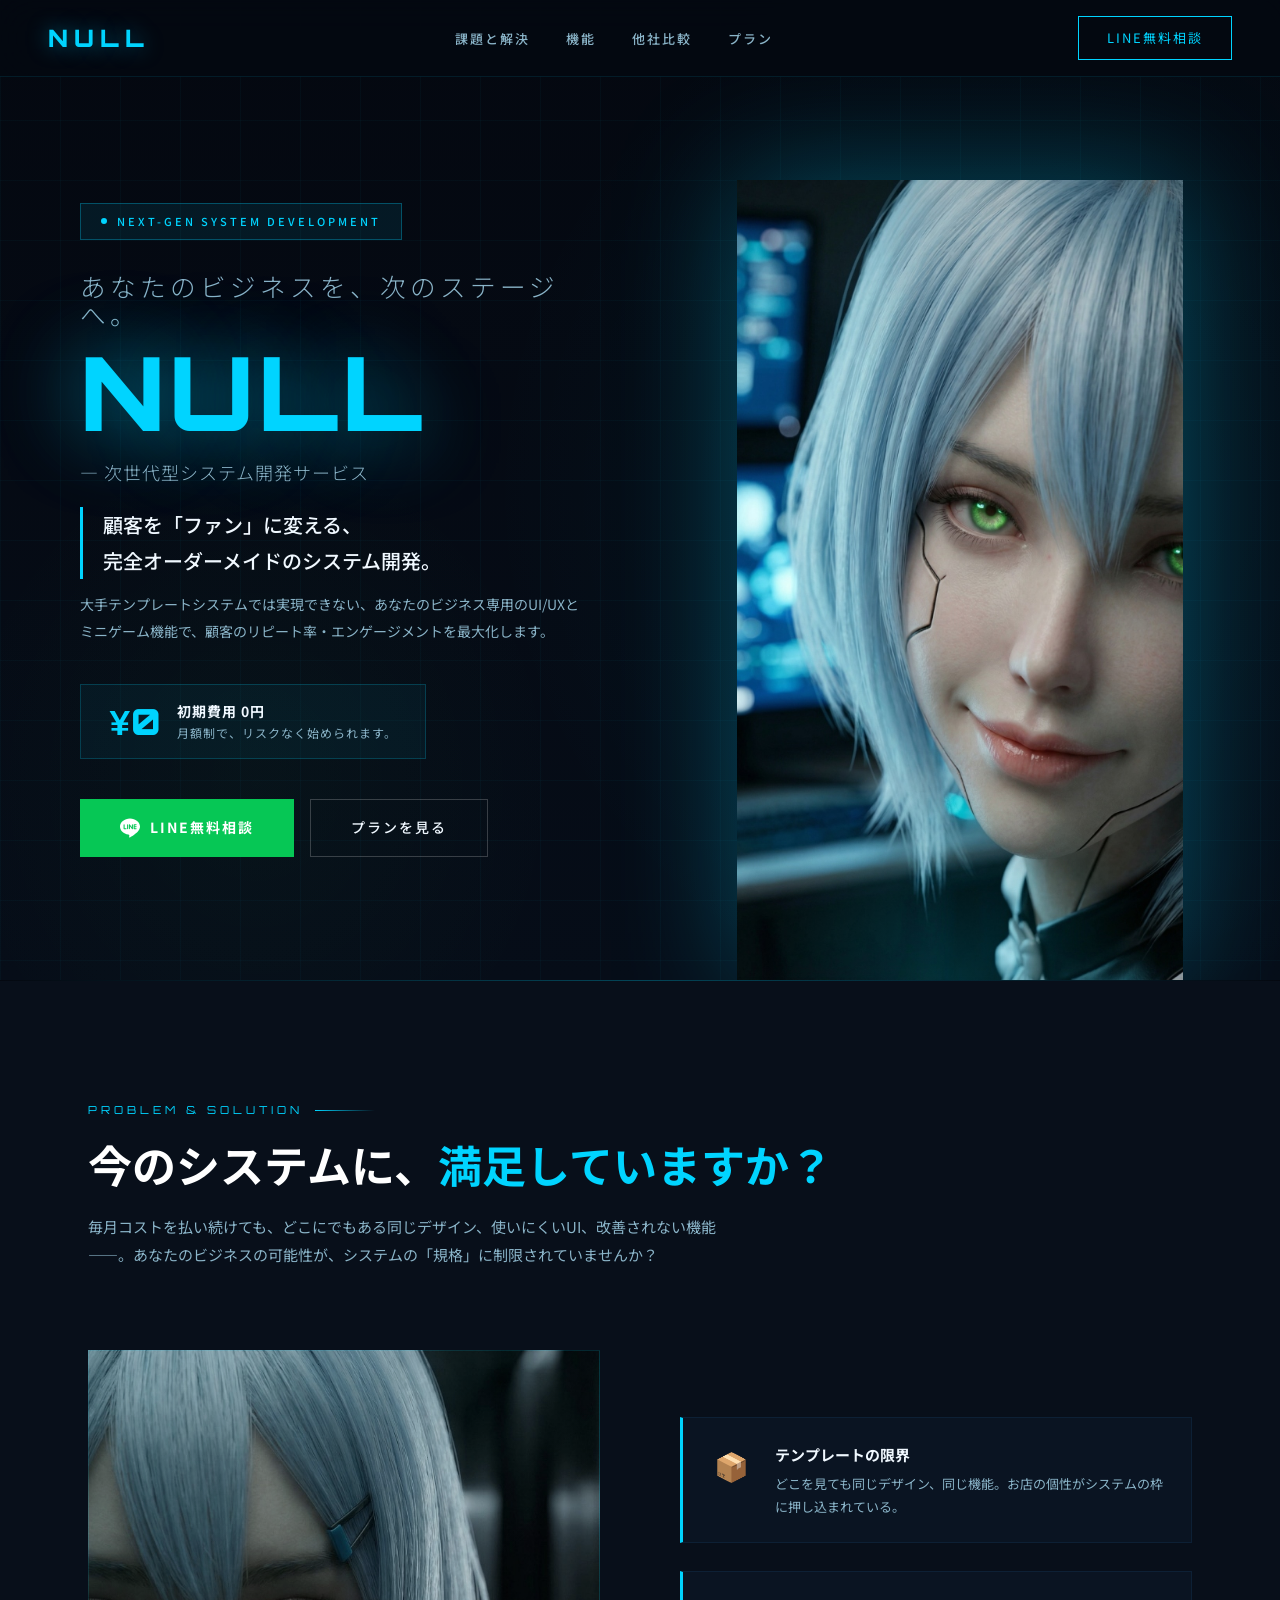
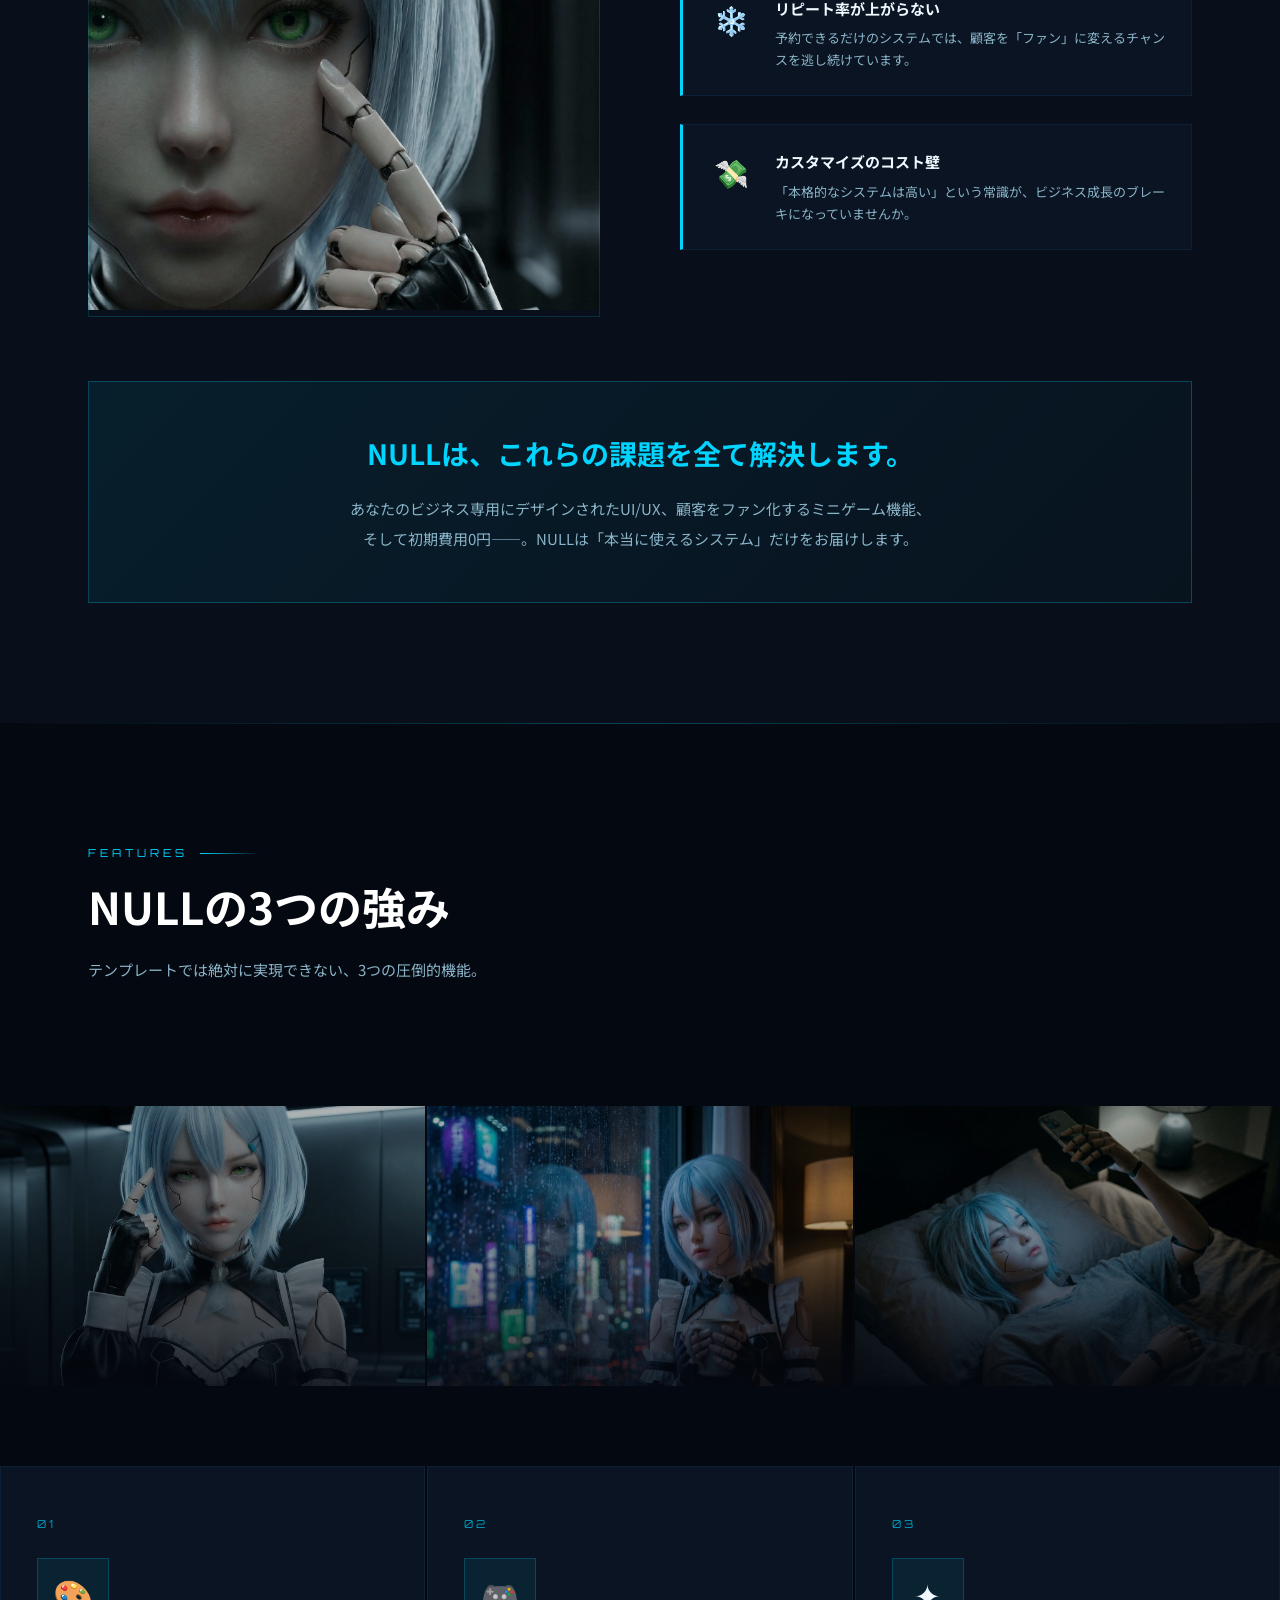
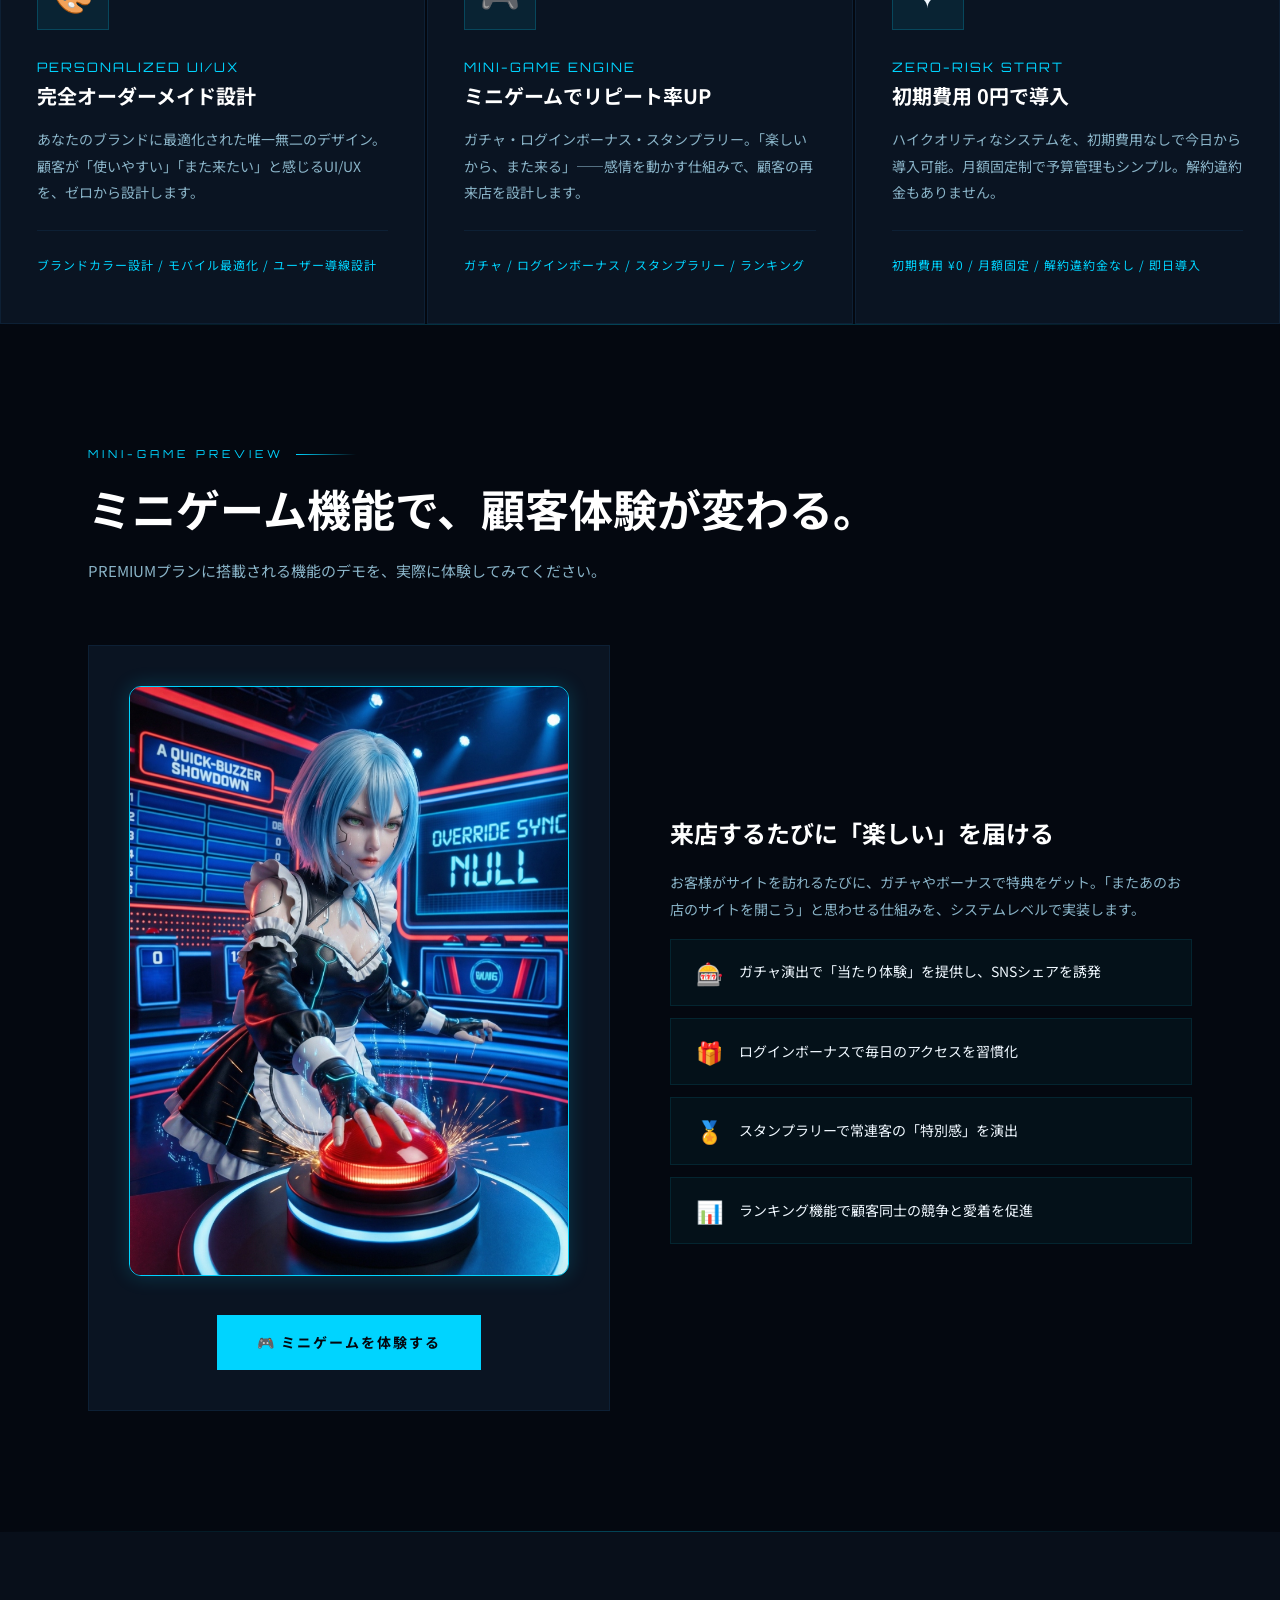
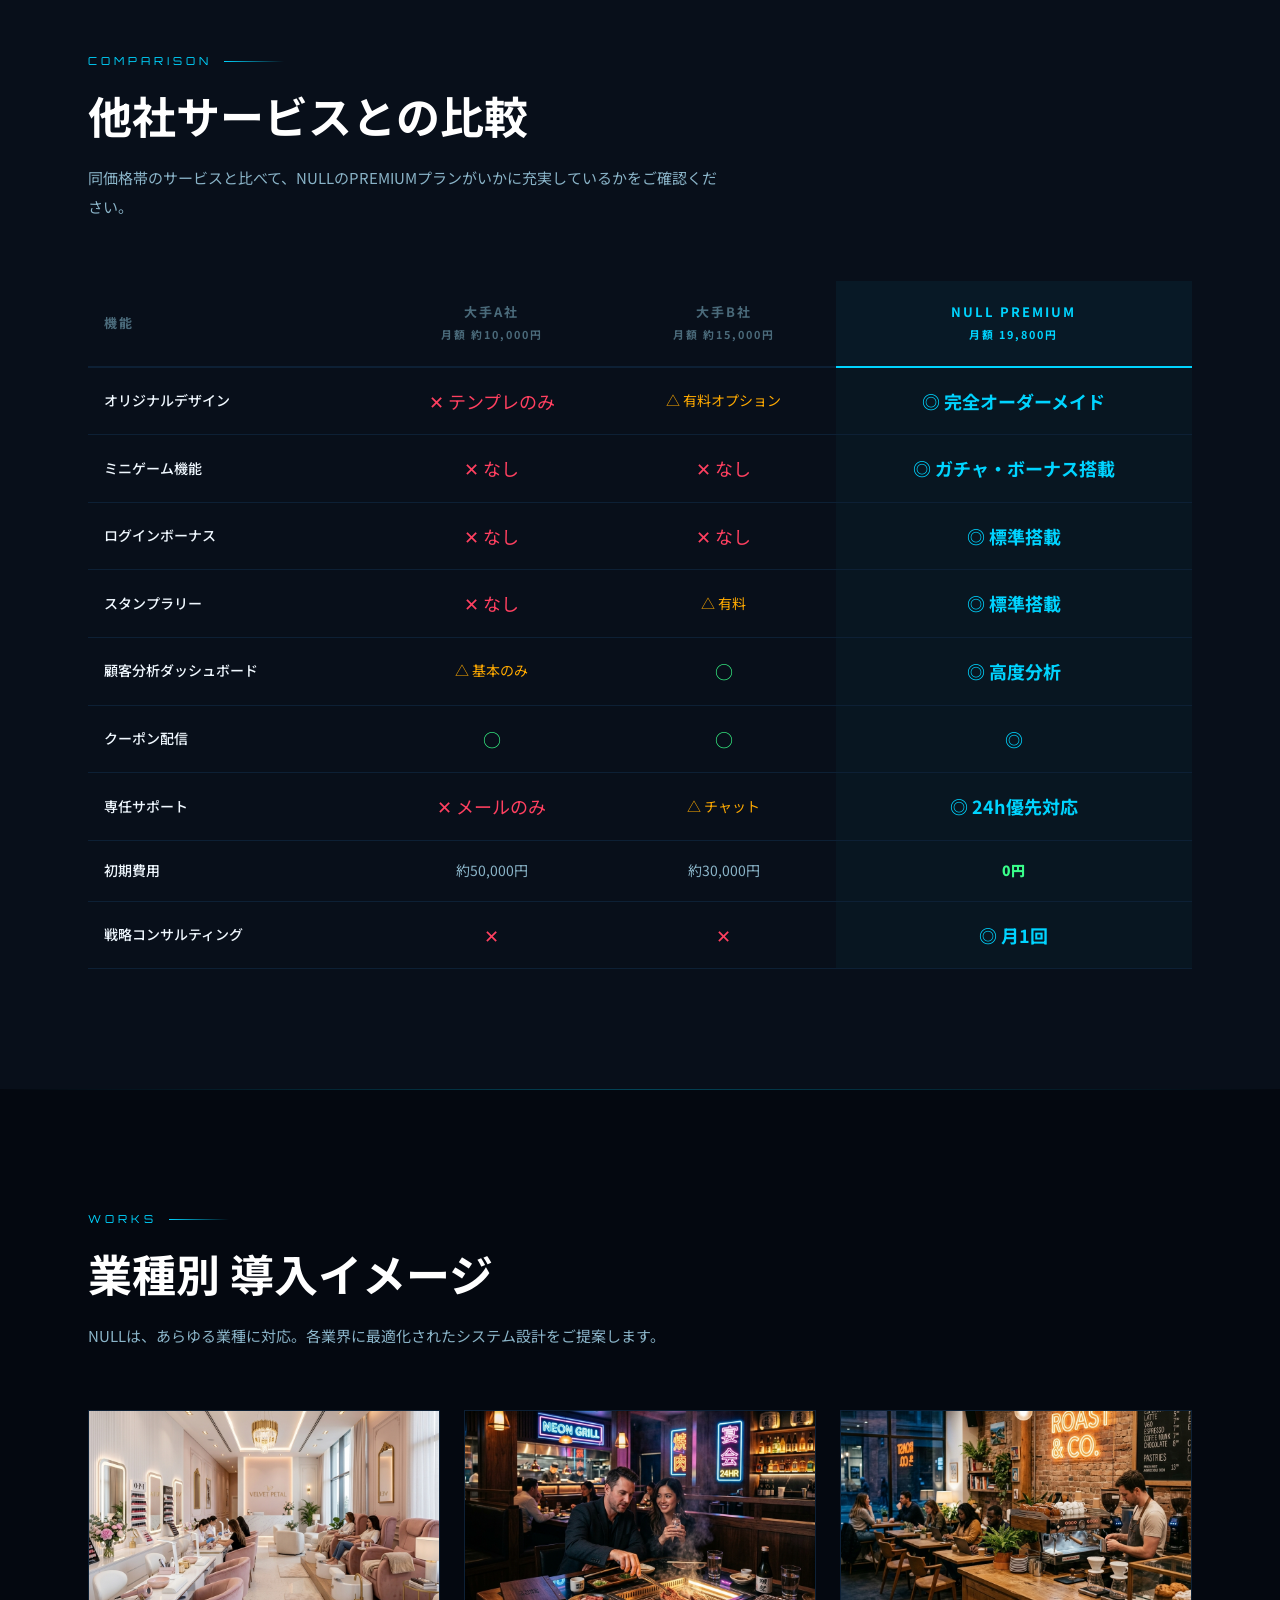
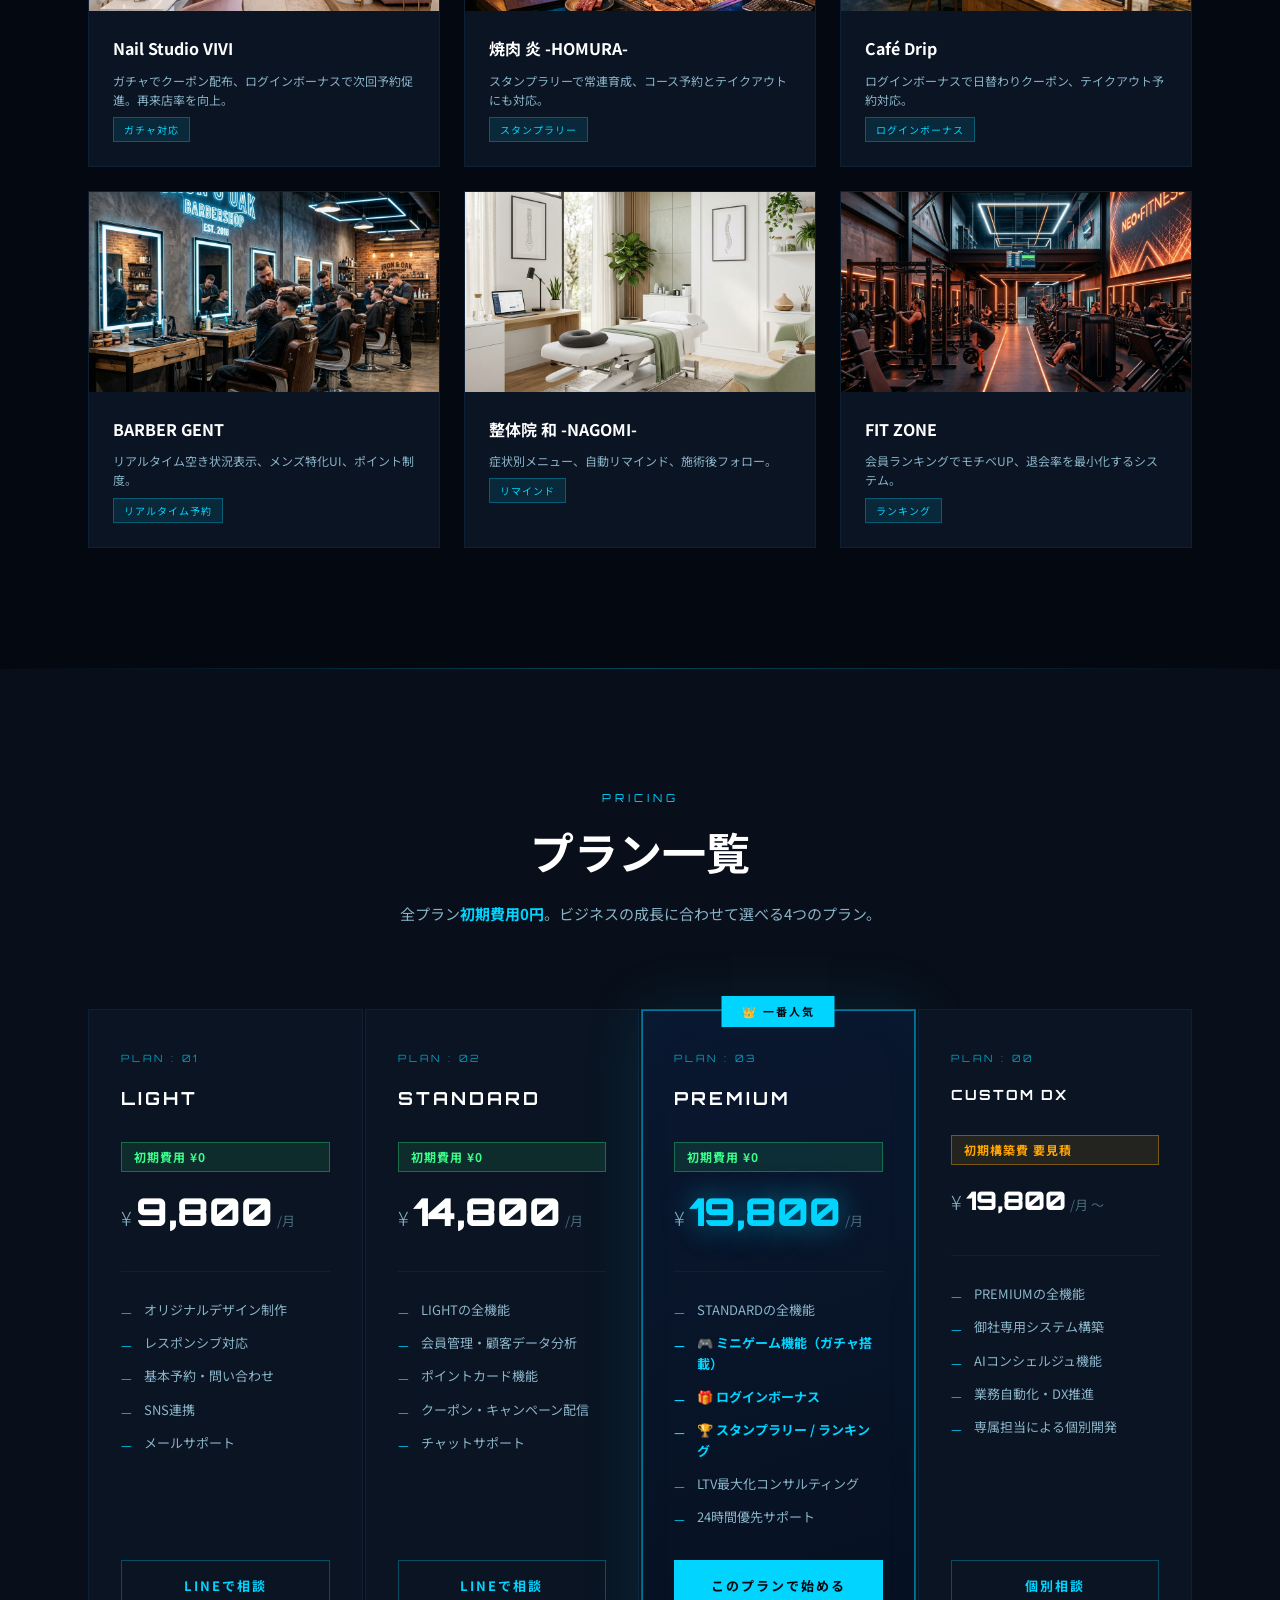
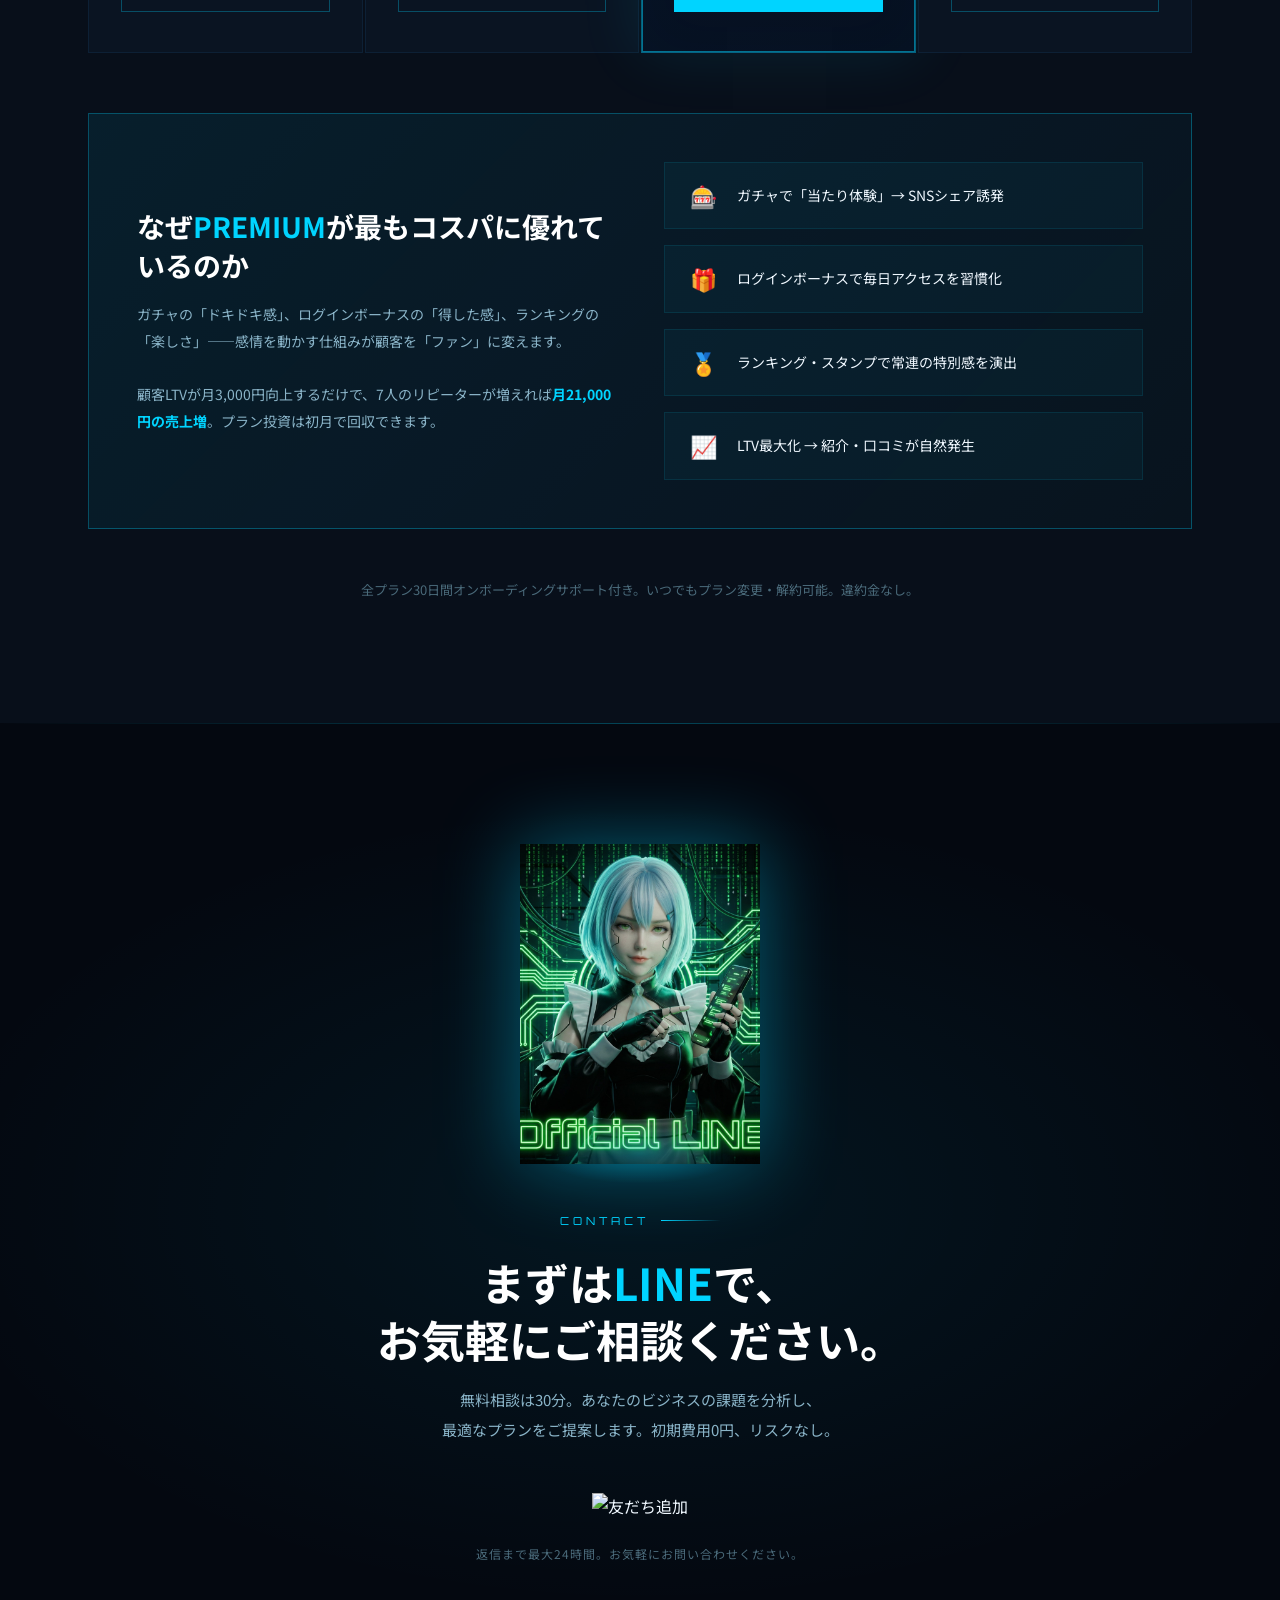
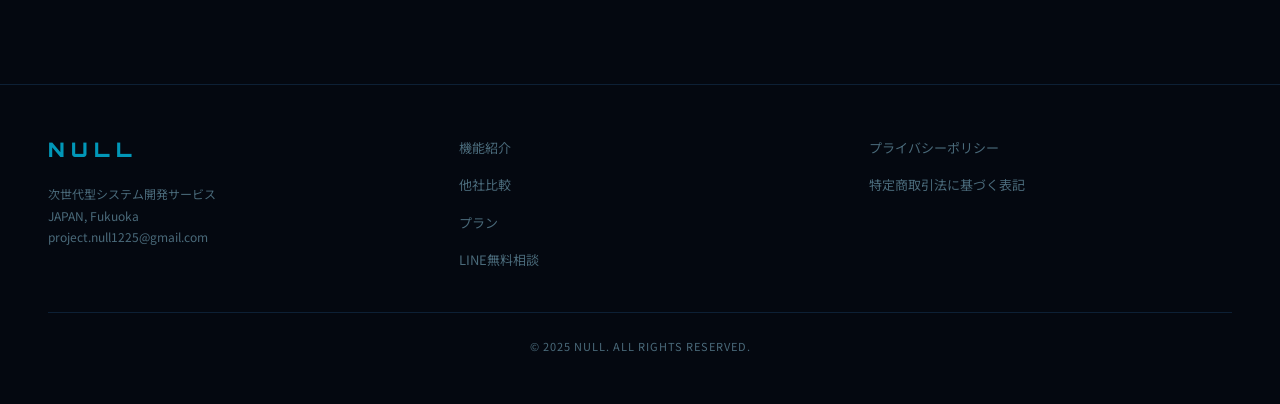
==== index.html @ da3f0a2b "NULL LP - 完全版: デモ6業種差別化 + 画像アセット統合" ====
<!DOCTYPE html>
<html lang="ja">
<head>
  <meta charset="UTF-8">
  <meta name="viewport" content="width=device-width, initial-scale=1.0">
  <title>NULL（ヌル） | 次世代システム開発サービス | 初期費用0円</title>
  <meta name="description" content="NULLは、お客様のビジネスに最適化されたシステムを初期費用0円で提供する次世代型開発サービスです。パーソナライズUI/UX、ミニゲーム機能でリピート率を最大化。">
  <meta name="keywords" content="システム開発,ホームページ制作,初期費用0円,ミニゲーム,ガチャ,リピート率,福岡,NULL">
  <meta property="og:title" content="NULL（ヌル） | 次世代システム開発サービス">
  <meta property="og:description" content="初期費用0円。顧客を「ファン」に変えるミニゲーム搭載の完全オーダーメイドシステム開発。">
  <meta property="og:type" content="website">
  <meta property="og:locale" content="ja_JP">
  <meta name="twitter:card" content="summary_large_image">
  <meta name="robots" content="index, follow">
  <link rel="preconnect" href="https://fonts.googleapis.com">
  <link rel="preconnect" href="https://fonts.gstatic.com" crossorigin>
  <link href="https://fonts.googleapis.com/css2?family=Noto+Sans+JP:wght@300;400;500;700;900&family=Orbitron:wght@400;700;900&family=Inter:wght@300;400;600;700&display=swap" rel="stylesheet">
  <link rel="stylesheet" href="style.css">
</head>
<body>

<!-- NAV -->
<nav>
  <a href="#" class="nav-logo">NULL</a>
  <ul class="nav-links">
    <li><a href="#problem">課題と解決</a></li>
    <li><a href="#features">機能</a></li>
    <li><a href="#comparison">他社比較</a></li>
    <li><a href="#pricing">プラン</a></li>
  </ul>
  <a href="https://lin.ee/udlaPc4" class="nav-cta" id="nav-line-btn">LINE無料相談</a>
</nav>

<!-- HERO -->
<section id="hero">
  <div class="hero-bg"></div>
  <div class="hero-grid-lines"></div>
  <div class="hero-content">
    <div class="hero-badge">NEXT-GEN SYSTEM DEVELOPMENT</div>
    <h1 class="hero-title">
      <span class="hero-title-sub">あなたのビジネスを、次のステージへ。</span>
      <span class="hero-title-null">NULL</span>
    </h1>
    <p class="hero-sub">— 次世代型システム開発サービス</p>
    <p class="hero-catchcopy">
      顧客を「ファン」に変える、<br>完全オーダーメイドのシステム開発。
    </p>
    <p class="hero-desc">
      大手テンプレートシステムでは実現できない、あなたのビジネス専用のUI/UXと<br>
      ミニゲーム機能で、顧客のリピート率・エンゲージメントを最大化します。
    </p>
    <div class="hero-zero-badge">
      <div class="hero-zero-number">¥0</div>
      <div class="hero-zero-text">
        <strong>初期費用 0円</strong>
        月額制で、リスクなく始められます。
      </div>
    </div>
    <div class="hero-btns">
      <a href="https://lin.ee/udlaPc4" class="btn-line" id="hero-line-btn">
        <svg width="20" height="20" viewBox="0 0 24 24" fill="currentColor"><path d="M19.365 9.863c.349 0 .63.285.63.631 0 .345-.281.63-.63.63H17.61v1.125h1.755c.349 0 .63.283.63.63 0 .344-.281.629-.63.629h-2.386c-.345 0-.627-.285-.627-.629V8.108c0-.345.282-.63.63-.63h2.386c.346 0 .627.285.627.63 0 .349-.281.63-.63.63H17.61v1.125h1.755zm-3.855 3.016c0 .27-.174.51-.432.596-.064.021-.133.031-.199.031-.211 0-.391-.09-.51-.25l-2.443-3.317v2.94c0 .344-.279.629-.631.629-.346 0-.626-.285-.626-.629V8.108c0-.27.173-.51.43-.595.06-.023.136-.033.194-.033.195 0 .375.104.495.254l2.462 3.33V8.108c0-.345.282-.63.63-.63.345 0 .63.285.63.63v4.771zm-5.741 0c0 .344-.282.629-.631.629-.345 0-.627-.285-.627-.629V8.108c0-.345.282-.63.63-.63.346 0 .628.285.628.63v4.771zm-2.466.629H4.917c-.345 0-.63-.285-.63-.629V8.108c0-.345.285-.63.63-.63.348 0 .63.285.63.63v4.141h1.756c.348 0 .629.283.629.63 0 .344-.282.629-.629.629M24 10.314C24 4.943 18.615.572 12 .572S0 4.943 0 10.314c0 4.811 4.27 8.842 10.035 9.608.391.082.923.258 1.058.59.12.301.079.766.038 1.08l-.164 1.02c-.045.301-.24 1.186 1.049.645 1.291-.539 6.916-4.078 9.436-6.975C23.176 14.393 24 12.458 24 10.314"/></svg>
        LINE無料相談
      </a>
      <a href="#pricing" class="btn-secondary" id="hero-plan-btn">プランを見る</a>
    </div>
  </div>
  <div class="hero-image-wrap">
    <img src="assets/profile_closeup.jpg" alt="NULL — システム開発アシスタント" loading="eager">
    <div class="hero-image-glow"></div>
  </div>
</section>

<div class="neon-line-h"></div>

<!-- PROBLEM & SOLUTION -->
<section id="problem">
  <div class="section-inner">
    <div class="section-label">PROBLEM & SOLUTION</div>
    <h2 class="section-title fade-up">今のシステムに、<span style="color:var(--neon-blue)">満足していますか？</span></h2>
    <p class="section-desc fade-up stagger-1">
      毎月コストを払い続けても、どこにでもある同じデザイン、使いにくいUI、改善されない機能——。あなたのビジネスの可能性が、システムの「規格」に制限されていませんか？
    </p>
    <div class="problem-grid">
      <div class="problem-image fade-up">
        <img src="assets/extra_01.jpg" alt="NULLアンドロイド">
        <div class="problem-image-overlay"></div>
      </div>
      <div class="problem-points">
        <div class="problem-point fade-up stagger-1">
          <div class="problem-icon">📦</div>
          <div><div class="problem-point-title">テンプレートの限界</div><div class="problem-point-text">どこを見ても同じデザイン、同じ機能。お店の個性がシステムの枠に押し込まれている。</div></div>
        </div>
        <div class="problem-point fade-up stagger-2">
          <div class="problem-icon">❄️</div>
          <div><div class="problem-point-title">リピート率が上がらない</div><div class="problem-point-text">予約できるだけのシステムでは、顧客を「ファン」に変えるチャンスを逃し続けています。</div></div>
        </div>
        <div class="problem-point fade-up stagger-3">
          <div class="problem-icon">💸</div>
          <div><div class="problem-point-title">カスタマイズのコスト壁</div><div class="problem-point-text">「本格的なシステムは高い」という常識が、ビジネス成長のブレーキになっていませんか。</div></div>
        </div>
      </div>
    </div>
    <div class="solution-banner fade-up">
      <h3>NULLは、これらの課題を全て解決します。</h3>
      <p>あなたのビジネス専用にデザインされたUI/UX、顧客をファン化するミニゲーム機能、<br>そして初期費用0円——。NULLは「本当に使えるシステム」だけをお届けします。</p>
    </div>
  </div>
</section>

<div class="neon-line-h"></div>

<!-- FEATURES -->
<section id="features">
  <div class="section-inner">
    <div class="section-label">FEATURES</div>
    <h2 class="section-title fade-up">NULLの3つの強み</h2>
    <p class="section-desc fade-up stagger-1">テンプレートでは絶対に実現できない、3つの圧倒的機能。</p>
  </div>
  <div class="features-images">
    <div class="feature-img-cell"><img src="assets/extra_02.jpg" alt="パーソナライズUI/UX"><div class="feature-img-overlay"></div></div>
    <div class="feature-img-cell"><img src="assets/extra_05.jpg" alt="ミニゲーム機能"><div class="feature-img-overlay"></div></div>
    <div class="feature-img-cell"><img src="assets/extra_07.jpg" alt="初期費用0円"><div class="feature-img-overlay"></div></div>
  </div>
  <div class="features-grid">
    <div class="feature-card fade-up">
      <div class="feature-number">01</div>
      <div class="feature-icon-wrap">🎨</div>
      <h3 class="feature-title"><span>PERSONALIZED UI/UX</span>完全オーダーメイド設計</h3>
      <p class="feature-text">あなたのブランドに最適化された唯一無二のデザイン。顧客が「使いやすい」「また来たい」と感じるUI/UXを、ゼロから設計します。</p>
      <div class="feature-detail">ブランドカラー設計 / モバイル最適化 / ユーザー導線設計</div>
    </div>
    <div class="feature-card fade-up stagger-2">
      <div class="feature-number">02</div>
      <div class="feature-icon-wrap">🎮</div>
      <h3 class="feature-title"><span>MINI-GAME ENGINE</span>ミニゲームでリピート率UP</h3>
      <p class="feature-text">ガチャ・ログインボーナス・スタンプラリー。「楽しいから、また来る」——感情を動かす仕組みで、顧客の再来店を設計します。</p>
      <div class="feature-detail">ガチャ / ログインボーナス / スタンプラリー / ランキング</div>
    </div>
    <div class="feature-card fade-up stagger-3">
      <div class="feature-number">03</div>
      <div class="feature-icon-wrap">✦</div>
      <h3 class="feature-title"><span>ZERO-RISK START</span>初期費用 0円で導入</h3>
      <p class="feature-text">ハイクオリティなシステムを、初期費用なしで今日から導入可能。月額固定制で予算管理もシンプル。解約違約金もありません。</p>
      <div class="feature-detail">初期費用 ¥0 / 月額固定 / 解約違約金なし / 即日導入</div>
    </div>
  </div>
</section>

<div class="neon-line-h"></div>

<!-- DEMO: ミニゲーム機能プレビュー -->
<section id="demo">
  <div class="section-inner">
    <div class="section-label">MINI-GAME PREVIEW</div>
    <h2 class="section-title fade-up">ミニゲーム機能で、顧客体験が変わる。</h2>
    <p class="section-desc fade-up stagger-1">PREMIUMプランに搭載される機能のデモを、実際に体験してみてください。</p>
    <div class="demo-grid">
      <div class="demo-visual fade-up" style="text-align:center">
        <img src="assets/override_sync_game.jpg" alt="NULLミニゲーム機能" style="width:100%;max-width:500px;border:1px solid var(--neon-blue);border-radius:12px;box-shadow:0 0 20px rgba(0,212,255,0.2)">
        <a href="https://project-null-01.github.io/OVERRIDE_SYNC/" target="_blank" class="btn-primary" style="margin-top:32px;display:inline-block">🎮 ミニゲームを体験する</a>
      </div>
      <div class="demo-info fade-up stagger-2">
        <h3>来店するたびに「楽しい」を届ける</h3>
        <p>お客様がサイトを訪れるたびに、ガチャやボーナスで特典をゲット。「またあのお店のサイトを開こう」と思わせる仕組みを、システムレベルで実装します。</p>
        <ul class="demo-features-list">
          <li><span class="df-icon">🎰</span>ガチャ演出で「当たり体験」を提供し、SNSシェアを誘発</li>
          <li><span class="df-icon">🎁</span>ログインボーナスで毎日のアクセスを習慣化</li>
          <li><span class="df-icon">🏅</span>スタンプラリーで常連客の「特別感」を演出</li>
          <li><span class="df-icon">📊</span>ランキング機能で顧客同士の競争と愛着を促進</li>
        </ul>
      </div>
    </div>
  </div>
</section>

<div class="neon-line-h"></div>

<!-- COMPARISON -->
<section id="comparison">
  <div class="section-inner">
    <div class="section-label">COMPARISON</div>
    <h2 class="section-title fade-up">他社サービスとの比較</h2>
    <p class="section-desc fade-up stagger-1">同価格帯のサービスと比べて、NULLのPREMIUMプランがいかに充実しているかをご確認ください。</p>
    <table class="compare-table fade-up stagger-2">
      <thead>
        <tr>
          <th>機能</th>
          <th>大手A社<br><small style="color:var(--text-muted)">月額 約10,000円</small></th>
          <th>大手B社<br><small style="color:var(--text-muted)">月額 約15,000円</small></th>
          <th class="highlight">NULL PREMIUM<br><small>月額 19,800円</small></th>
        </tr>
      </thead>
      <tbody>
        <tr><td>オリジナルデザイン</td><td class="cross">✕ テンプレのみ</td><td class="partial">△ 有料オプション</td><td class="highlight check">◎ 完全オーダーメイド</td></tr>
        <tr><td>ミニゲーム機能</td><td class="cross">✕ なし</td><td class="cross">✕ なし</td><td class="highlight check">◎ ガチャ・ボーナス搭載</td></tr>
        <tr><td>ログインボーナス</td><td class="cross">✕ なし</td><td class="cross">✕ なし</td><td class="highlight check">◎ 標準搭載</td></tr>
        <tr><td>スタンプラリー</td><td class="cross">✕ なし</td><td class="partial">△ 有料</td><td class="highlight check">◎ 標準搭載</td></tr>
        <tr><td>顧客分析ダッシュボード</td><td class="partial">△ 基本のみ</td><td class="check">○</td><td class="highlight check">◎ 高度分析</td></tr>
        <tr><td>クーポン配信</td><td class="check">○</td><td class="check">○</td><td class="highlight check">◎</td></tr>
        <tr><td>専任サポート</td><td class="cross">✕ メールのみ</td><td class="partial">△ チャット</td><td class="highlight check">◎ 24h優先対応</td></tr>
        <tr><td>初期費用</td><td>約50,000円</td><td>約30,000円</td><td class="highlight" style="color:var(--neon-green);font-weight:900">0円</td></tr>
        <tr><td>戦略コンサルティング</td><td class="cross">✕</td><td class="cross">✕</td><td class="highlight check">◎ 月1回</td></tr>
      </tbody>
    </table>
  </div>
</section>

<div class="neon-line-h"></div>

<!-- TEMPLATES -->
<section id="templates">
  <div class="section-inner">
    <div class="section-label">WORKS</div>
    <h2 class="section-title fade-up">業種別 導入イメージ</h2>
    <p class="section-desc fade-up stagger-1">NULLは、あらゆる業種に対応。各業界に最適化されたシステム設計をご提案します。</p>
    <div class="templates-grid">
      <a href="demo-nail.html" class="template-card fade-up" style="text-decoration:none;color:inherit">
        <div class="template-thumb" style="padding:0;overflow:hidden;"><img src="assets/tmpl_nail.jpg" style="width:100%;height:100%;object-fit:cover;object-position:center;transition:transform 0.4s;"></div>
        <div class="template-info">
          <h4>Nail Studio VIVI</h4>
          <p>ガチャでクーポン配布、ログインボーナスで次回予約促進。再来店率を向上。</p>
          <span class="template-badge">ガチャ対応</span>
        </div>
      </a>
      <a href="demo-yakiniku.html" class="template-card fade-up stagger-2" style="text-decoration:none;color:inherit">
        <div class="template-thumb" style="padding:0;overflow:hidden;"><img src="assets/tmpl_yakiniku.jpg" style="width:100%;height:100%;object-fit:cover;object-position:center;transition:transform 0.4s;"></div>
        <div class="template-info">
          <h4>焼肉 炎 -HOMURA-</h4>
          <p>スタンプラリーで常連育成、コース予約とテイクアウトにも対応。</p>
          <span class="template-badge">スタンプラリー</span>
        </div>
      </a>
      <a href="demo-cafe.html" class="template-card fade-up stagger-3" style="text-decoration:none;color:inherit">
        <div class="template-thumb" style="padding:0;overflow:hidden;"><img src="assets/tmpl_cafe.jpg" style="width:100%;height:100%;object-fit:cover;object-position:center;transition:transform 0.4s;"></div>
        <div class="template-info">
          <h4>Café Drip</h4>
          <p>ログインボーナスで日替わりクーポン、テイクアウト予約対応。</p>
          <span class="template-badge">ログインボーナス</span>
        </div>
      </a>
      <a href="demo-barber.html" class="template-card fade-up" style="text-decoration:none;color:inherit">
        <div class="template-thumb" style="padding:0;overflow:hidden;"><img src="assets/tmpl_barber.jpg" style="width:100%;height:100%;object-fit:cover;object-position:center;transition:transform 0.4s;"></div>
        <div class="template-info">
          <h4>BARBER GENT</h4>
          <p>リアルタイム空き状況表示、メンズ特化UI、ポイント制度。</p>
          <span class="template-badge">リアルタイム予約</span>
        </div>
      </a>
      <a href="demo-seitai.html" class="template-card fade-up stagger-2" style="text-decoration:none;color:inherit">
        <div class="template-thumb" style="padding:0;overflow:hidden;"><img src="assets/tmpl_seitai.jpg" style="width:100%;height:100%;object-fit:cover;object-position:center;transition:transform 0.4s;"></div>
        <div class="template-info">
          <h4>整体院 和 -NAGOMI-</h4>
          <p>症状別メニュー、自動リマインド、施術後フォロー。</p>
          <span class="template-badge">リマインド</span>
        </div>
      </a>
      <a href="demo-gym.html" class="template-card fade-up stagger-3" style="text-decoration:none;color:inherit">
        <div class="template-thumb" style="padding:0;overflow:hidden;"><img src="assets/tmpl_gym.jpg" style="width:100%;height:100%;object-fit:cover;object-position:center;transition:transform 0.4s;"></div>
        <div class="template-info">
          <h4>FIT ZONE</h4>
          <p>会員ランキングでモチベUP、退会率を最小化するシステム。</p>
          <span class="template-badge">ランキング</span>
        </div>
      </a>
    </div>
  </div>
</section>

<div class="neon-line-h"></div>

<!-- PRICING -->
<section id="pricing">
  <div class="section-inner">
    <div class="pricing-header">
      <div class="section-label fade-up">PRICING</div>
      <h2 class="section-title fade-up">プラン一覧</h2>
      <p class="section-desc fade-up stagger-1" style="margin:0 auto;text-align:center">
        全プラン<strong style="color:var(--neon-blue)">初期費用0円</strong>。ビジネスの成長に合わせて選べる4つのプラン。
      </p>
    </div>
    <div class="pricing-grid">
      <!-- LIGHT -->
      <div class="pricing-card fade-up">
        <div class="pricing-plan-id">PLAN : 01</div>
        <div class="pricing-plan-name">LIGHT</div>
        <div class="pricing-price-init">初期費用 ¥0</div>
        <div class="pricing-price"><span class="price-currency">¥</span><span class="price-value">9,800</span><span class="price-unit">/月</span></div>
        <div class="pricing-divider"></div>
        <ul class="pricing-features">
          <li>オリジナルデザイン制作</li>
          <li>レスポンシブ対応</li>
          <li>基本予約・問い合わせ</li>
          <li>SNS連携</li>
          <li>メールサポート</li>
        </ul>
        <a href="https://lin.ee/udlaPc4" class="pricing-cta">LINEで相談</a>
      </div>
      <!-- STANDARD -->
      <div class="pricing-card fade-up stagger-2">
        <div class="pricing-plan-id">PLAN : 02</div>
        <div class="pricing-plan-name">STANDARD</div>
        <div class="pricing-price-init">初期費用 ¥0</div>
        <div class="pricing-price"><span class="price-currency">¥</span><span class="price-value">14,800</span><span class="price-unit">/月</span></div>
        <div class="pricing-divider"></div>
        <ul class="pricing-features">
          <li>LIGHTの全機能</li>
          <li>会員管理・顧客データ分析</li>
          <li>ポイントカード機能</li>
          <li>クーポン・キャンペーン配信</li>
          <li>チャットサポート</li>
        </ul>
        <a href="https://lin.ee/udlaPc4" class="pricing-cta">LINEで相談</a>
      </div>
      <!-- PREMIUM -->
      <div class="pricing-card featured fade-up stagger-3">
        <div class="pricing-recommend">👑 一番人気</div>
        <div class="pricing-plan-id">PLAN : 03</div>
        <div class="pricing-plan-name">PREMIUM</div>
        <div class="pricing-price-init">初期費用 ¥0</div>
        <div class="pricing-price"><span class="price-currency">¥</span><span class="price-value">19,800</span><span class="price-unit">/月</span></div>
        <div class="pricing-divider"></div>
        <ul class="pricing-features">
          <li>STANDARDの全機能</li>
          <li style="color:var(--neon-blue);font-weight:700">🎮 ミニゲーム機能（ガチャ搭載）</li>
          <li style="color:var(--neon-blue);font-weight:700">🎁 ログインボーナス</li>
          <li style="color:var(--neon-blue);font-weight:700">🏆 スタンプラリー / ランキング</li>
          <li>LTV最大化コンサルティング</li>
          <li>24時間優先サポート</li>
        </ul>
        <a href="https://lin.ee/udlaPc4" class="pricing-cta">このプランで始める</a>
      </div>
      <!-- CUSTOM -->
      <div class="pricing-card fade-up stagger-4">
        <div class="pricing-plan-id">PLAN : 00</div>
        <div class="pricing-plan-name" style="font-size:14px;letter-spacing:2px">CUSTOM DX</div>
        <div class="pricing-price-init" style="background:rgba(255,165,0,0.1);border-color:rgba(255,165,0,0.4);color:orange">初期構築費 要見積</div>
        <div class="pricing-price"><span class="price-currency">¥</span><span class="price-value" style="font-size:clamp(24px,2vw,32px)">19,800</span><span class="price-unit">/月 〜</span></div>
        <div class="pricing-divider"></div>
        <ul class="pricing-features">
          <li>PREMIUMの全機能</li>
          <li>御社専用システム構築</li>
          <li>AIコンシェルジュ機能</li>
          <li>業務自動化・DX推進</li>
          <li>専属担当による個別開発</li>
        </ul>
        <a href="https://lin.ee/udlaPc4" class="pricing-cta">個別相談</a>
      </div>
    </div>

    <div class="premium-highlight fade-up">
      <div>
        <h3>なぜ<em>PREMIUM</em>が最もコスパに優れているのか</h3>
        <p>ガチャの「ドキドキ感」、ログインボーナスの「得した感」、ランキングの「楽しさ」——感情を動かす仕組みが顧客を「ファン」に変えます。<br><br>顧客LTVが月3,000円向上するだけで、7人のリピーターが増えれば<strong style="color:var(--neon-blue)">月21,000円の売上増</strong>。プラン投資は初月で回収できます。</p>
      </div>
      <ul class="premium-features-list">
        <li><span class="pf-icon">🎰</span>ガチャで「当たり体験」→ SNSシェア誘発</li>
        <li><span class="pf-icon">🎁</span>ログインボーナスで毎日アクセスを習慣化</li>
        <li><span class="pf-icon">🏅</span>ランキング・スタンプで常連の特別感を演出</li>
        <li><span class="pf-icon">📈</span>LTV最大化 → 紹介・口コミが自然発生</li>
      </ul>
    </div>
    <p class="pricing-note">全プラン30日間オンボーディングサポート付き。いつでもプラン変更・解約可能。違約金なし。</p>
  </div>
</section>

<div class="neon-line-h"></div>

<!-- CTA -->
<section id="cta">
  <div class="cta-bg"></div>
  <div class="cta-inner">
    <div class="cta-image-wrap">
      <img src="assets/line.jpg" alt="NULL公式LINE" style="object-position:center center">
      <div class="cta-image-glow"></div>
    </div>
    <div class="section-label fade-up" style="justify-content:center;margin-bottom:24px">CONTACT</div>
    <h2 class="cta-title fade-up">まずは<em>LINE</em>で、<br>お気軽にご相談ください。</h2>
    <p class="cta-desc fade-up stagger-1">無料相談は30分。あなたのビジネスの課題を分析し、<br>最適なプランをご提案します。初期費用0円、リスクなし。</p>
    <div class="line-add-wrap fade-up stagger-2" style="margin-bottom:16px">
      <a href="https://lin.ee/udlaPc4"><img src="https://scdn.line-apps.com/n/line_add_friends/btn/ja.png" alt="友だち追加" height="36" border="0"></a>
    </div>
    <p class="cta-note">返信まで最大24時間。お気軽にお問い合わせください。</p>
  </div>
</section>

<!-- FOOTER -->
<footer>
  <div class="footer-inner" style="max-width:1200px;margin:0 auto">
    <div>
      <div class="footer-logo">NULL</div>
      <p style="font-size:12px;color:var(--text-muted);line-height:1.8">
        次世代型システム開発サービス<br>
        JAPAN, Fukuoka<br>
        project.null1225@gmail.com
      </p>
    </div>
    <div>
      <ul class="footer-links">
        <li><a href="#features">機能紹介</a></li>
        <li><a href="#comparison">他社比較</a></li>
        <li><a href="#pricing">プラン</a></li>
        <li><a href="https://lin.ee/udlaPc4">LINE無料相談</a></li>
      </ul>
    </div>
    <div>
      <ul class="footer-links">
        <li><a href="privacy.html">プライバシーポリシー</a></li>
        <li><a href="tokushoho.html">特定商取引法に基づく表記</a></li>
      </ul>
    </div>
  </div>
  <div class="footer-copy">© 2025 NULL. ALL RIGHTS RESERVED.</div>
</footer>

<script>
const observer = new IntersectionObserver(entries => {
  entries.forEach(e => { if(e.isIntersecting) e.target.classList.add('visible'); });
}, {threshold:0.1});
document.querySelectorAll('.fade-up').forEach(el => observer.observe(el));
</script>
</body>
</html>
---- style.css ----
:root {
  --neon-blue: #00d4ff;
  --neon-green: #39ff8a;
  --dark-bg: #040810;
  --dark-surface: #080f1a;
  --dark-card: #0a1422;
  --dark-border: #0d2035;
  --text-primary: #f0f8ff;
  --text-secondary: #8ab4c8;
  --text-muted: #4a6a7a;
  --white: #ffffff;
}
* { margin:0; padding:0; box-sizing:border-box; }
html { scroll-behavior:smooth; }
body { background:var(--dark-bg); color:var(--text-primary); font-family:'Noto Sans JP','Inter',sans-serif; overflow-x:hidden; line-height:1.7; }
::-webkit-scrollbar { width:4px; }
::-webkit-scrollbar-track { background:var(--dark-bg); }
::-webkit-scrollbar-thumb { background:var(--neon-blue); border-radius:2px; }
a { color:inherit; text-decoration:none; }

/* NAV */
nav { position:fixed; top:0; left:0; right:0; z-index:1000; display:flex; align-items:center; justify-content:space-between; padding:16px 48px; background:rgba(4,8,16,0.88); backdrop-filter:blur(20px); border-bottom:1px solid rgba(0,212,255,0.1); }
.nav-logo { font-family:'Orbitron',monospace; font-size:24px; font-weight:900; color:var(--neon-blue); letter-spacing:6px; text-shadow:0 0 20px rgba(0,212,255,0.5); }
.nav-links { display:flex; gap:36px; list-style:none; }
.nav-links a { color:var(--text-secondary); font-size:13px; letter-spacing:2px; transition:color 0.3s; font-weight:500; }
.nav-links a:hover { color:var(--neon-blue); }
.nav-cta { background:transparent; border:1px solid var(--neon-blue); color:var(--neon-blue); padding:10px 28px; font-size:13px; letter-spacing:2px; cursor:pointer; transition:all 0.3s; display:inline-block; }
.nav-cta:hover { background:var(--neon-blue); color:var(--dark-bg); box-shadow:0 0 30px rgba(0,212,255,0.4); }

/* HERO */
#hero { min-height:100vh; display:grid; grid-template-columns:1fr 1fr; align-items:center; position:relative; overflow:hidden; padding-top:80px; }
.hero-bg { position:absolute; inset:0; background:radial-gradient(ellipse 60% 80% at 80% 50%,rgba(0,212,255,0.06) 0%,transparent 70%),radial-gradient(ellipse 40% 60% at 20% 80%,rgba(57,255,138,0.03) 0%,transparent 60%),linear-gradient(180deg,#040810 0%,#060d18 100%); }
.hero-grid-lines { position:absolute; inset:0; background-image:linear-gradient(rgba(0,212,255,0.03) 1px,transparent 1px),linear-gradient(90deg,rgba(0,212,255,0.03) 1px,transparent 1px); background-size:60px 60px; }
.hero-content { position:relative; z-index:2; padding:80px 60px 80px 80px; }
.hero-badge { display:inline-flex; align-items:center; gap:10px; background:rgba(0,212,255,0.08); border:1px solid rgba(0,212,255,0.3); padding:8px 20px; margin-bottom:32px; font-size:11px; letter-spacing:3px; color:var(--neon-blue); text-transform:uppercase; font-weight:500; }
.hero-badge::before { content:''; width:6px; height:6px; background:var(--neon-blue); border-radius:50%; animation:pulse 2s infinite; }
@keyframes pulse { 0%,100%{opacity:1;transform:scale(1)} 50%{opacity:0.4;transform:scale(0.8)} }
.hero-title { font-family:'Orbitron',monospace; font-size:clamp(48px,5vw,72px); font-weight:900; line-height:1.1; margin-bottom:8px; color:var(--white); letter-spacing:4px; }
.hero-title-sub { font-size:clamp(18px,2vw,26px); font-family:'Noto Sans JP',sans-serif; font-weight:300; color:var(--text-secondary); letter-spacing:4px; display:block; margin-bottom:8px; }
.hero-title-null { color:var(--neon-blue); display:block; font-size:clamp(72px,8vw,110px); text-shadow:0 0 80px rgba(0,212,255,0.6),0 0 120px rgba(0,212,255,0.2); animation:glowPulse 3s ease-in-out infinite; }
@keyframes glowPulse { 0%,100%{text-shadow:0 0 80px rgba(0,212,255,0.6),0 0 120px rgba(0,212,255,0.2)} 50%{text-shadow:0 0 100px rgba(0,212,255,0.9),0 0 160px rgba(0,212,255,0.4)} }
.hero-sub { font-size:18px; color:var(--text-secondary); margin-bottom:20px; font-weight:300; letter-spacing:1px; }
.hero-catchcopy { font-size:clamp(15px,1.8vw,20px); color:var(--text-primary); margin-bottom:12px; font-weight:500; line-height:1.8; border-left:3px solid var(--neon-blue); padding-left:20px; }
.hero-desc { font-size:14px; color:var(--text-secondary); margin-bottom:40px; line-height:1.9; }
.hero-zero-badge { display:inline-flex; align-items:center; gap:16px; background:rgba(0,212,255,0.05); border:1px solid rgba(0,212,255,0.2); padding:16px 28px; margin-bottom:40px; }
.hero-zero-number { font-family:'Orbitron',monospace; font-size:36px; font-weight:900; color:var(--neon-blue); line-height:1; }
.hero-zero-text { font-size:12px; color:var(--text-secondary); line-height:1.5; letter-spacing:1px; }
.hero-zero-text strong { display:block; color:var(--text-primary); font-size:14px; margin-bottom:2px; }
.hero-btns { display:flex; gap:16px; flex-wrap:wrap; }
.hero-image-wrap { position:relative; z-index:2; display:flex; justify-content:center; align-items:flex-end; height:100vh; }
.hero-image-wrap img { height:90vh; max-height:800px; width:auto; object-fit:contain; filter:drop-shadow(0 0 60px rgba(0,212,255,0.3)); animation:floatY 6s ease-in-out infinite; }
@keyframes floatY { 0%,100%{transform:translateY(0)} 50%{transform:translateY(-12px)} }
.hero-image-glow { position:absolute; bottom:0; left:50%; transform:translateX(-50%); width:400px; height:200px; background:radial-gradient(ellipse at center bottom,rgba(0,212,255,0.2) 0%,transparent 70%); pointer-events:none; }

/* BUTTONS */
.btn-primary { background:var(--neon-blue); color:var(--dark-bg); padding:16px 40px; font-family:'Noto Sans JP',sans-serif; font-size:14px; font-weight:700; letter-spacing:2px; border:none; cursor:pointer; transition:all 0.3s; display:inline-block; }
.btn-primary:hover { box-shadow:0 0 40px rgba(0,212,255,0.5),0 0 80px rgba(0,212,255,0.2); transform:translateY(-2px); }
.btn-secondary { background:transparent; color:var(--text-primary); padding:16px 40px; font-family:'Noto Sans JP',sans-serif; font-size:14px; font-weight:500; letter-spacing:2px; border:1px solid rgba(255,255,255,0.2); cursor:pointer; transition:all 0.3s; display:inline-block; }
.btn-secondary:hover { border-color:var(--text-secondary); transform:translateY(-2px); }
.btn-line { background:#06C755; color:#fff; padding:16px 40px; font-size:14px; font-weight:700; letter-spacing:2px; border:none; cursor:pointer; transition:all 0.3s; display:inline-flex; align-items:center; gap:10px; }
.btn-line:hover { box-shadow:0 0 30px rgba(6,199,85,0.5); transform:translateY(-2px); }

/* SECTIONS */
section { position:relative; }
.section-inner { max-width:1200px; margin:0 auto; padding:120px 48px; }
.section-label { font-family:'Orbitron',monospace; font-size:11px; letter-spacing:4px; color:var(--neon-blue); text-transform:uppercase; margin-bottom:16px; display:flex; align-items:center; gap:12px; }
.section-label::after { content:''; height:1px; width:60px; background:linear-gradient(90deg,var(--neon-blue),transparent); }
.section-title { font-size:clamp(28px,3.5vw,44px); font-weight:700; line-height:1.3; margin-bottom:20px; color:var(--white); }
.section-desc { font-size:15px; color:var(--text-secondary); line-height:1.9; max-width:640px; }
.neon-line-h { height:1px; background:linear-gradient(90deg,transparent,var(--neon-blue),transparent); opacity:0.3; }

/* PROBLEM */
#problem { background:var(--dark-surface); }
.problem-grid { display:grid; grid-template-columns:1fr 1fr; gap:80px; align-items:center; margin-top:80px; }
.problem-image { position:relative; overflow:hidden; }
.problem-image img { width:100%; height:560px; object-fit:cover; object-position:center 30%; filter:grayscale(20%); transition:filter 0.5s; }
.problem-image:hover img { filter:grayscale(0%); }
.problem-image-overlay { position:absolute; inset:0; background:linear-gradient(135deg,rgba(0,212,255,0.05) 0%,transparent 60%); border:1px solid rgba(0,212,255,0.15); }
.problem-points { display:flex; flex-direction:column; gap:28px; }
.problem-point { display:flex; gap:20px; padding:24px; background:var(--dark-card); border:1px solid var(--dark-border); border-left:3px solid var(--neon-blue); transition:all 0.3s; }
.problem-point:hover { border-color:rgba(0,212,255,0.4); background:rgba(0,212,255,0.05); transform:translateX(4px); }
.problem-icon { font-size:28px; flex-shrink:0; width:48px; text-align:center; }
.problem-point-title { font-size:15px; font-weight:700; color:var(--text-primary); margin-bottom:6px; }
.problem-point-text { font-size:13px; color:var(--text-secondary); line-height:1.7; }
.solution-banner { margin-top:64px; padding:48px; background:linear-gradient(135deg,rgba(0,212,255,0.08) 0%,rgba(0,212,255,0.02) 100%); border:1px solid rgba(0,212,255,0.25); text-align:center; position:relative; overflow:hidden; }
.solution-banner h3 { font-size:clamp(18px,2.5vw,28px); font-weight:700; color:var(--neon-blue); margin-bottom:16px; position:relative; }
.solution-banner p { font-size:15px; color:var(--text-secondary); line-height:2; position:relative; }

/* FEATURES */
#features { background:var(--dark-bg); }
.features-grid { display:grid; grid-template-columns:repeat(3,1fr); gap:2px; margin-top:80px; }
.feature-card { background:var(--dark-card); padding:48px 36px; position:relative; overflow:hidden; transition:all 0.4s; border:1px solid var(--dark-border); }
.feature-card::before { content:''; position:absolute; top:0; left:0; right:0; height:2px; background:linear-gradient(90deg,transparent,var(--neon-blue),transparent); opacity:0; transition:opacity 0.4s; }
.feature-card:hover::before { opacity:1; }
.feature-card:hover { background:rgba(0,212,255,0.05); transform:translateY(-4px); }
.feature-number { font-family:'Orbitron',monospace; font-size:11px; letter-spacing:3px; color:var(--neon-blue); margin-bottom:24px; opacity:0.7; }
.feature-icon-wrap { width:72px; height:72px; background:rgba(0,212,255,0.08); border:1px solid rgba(0,212,255,0.2); display:flex; align-items:center; justify-content:center; margin-bottom:28px; font-size:32px; }
.feature-title { font-size:20px; font-weight:700; color:var(--white); margin-bottom:16px; line-height:1.4; }
.feature-title span { display:block; font-size:13px; color:var(--neon-blue); font-family:'Orbitron',monospace; letter-spacing:2px; font-weight:400; margin-bottom:6px; }
.feature-text { font-size:14px; color:var(--text-secondary); line-height:1.9; }
.feature-detail { margin-top:24px; padding-top:24px; border-top:1px solid var(--dark-border); font-size:12px; color:var(--neon-blue); letter-spacing:1px; }
.features-images { display:grid; grid-template-columns:repeat(3,1fr); gap:2px; margin-top:2px; }
.feature-img-cell { height:280px; overflow:hidden; position:relative; }
.feature-img-cell img { width:100%; height:100%; object-fit:cover; object-position:center 25%; transition:transform 0.6s; filter:brightness(0.7); }
.feature-img-cell:hover img { transform:scale(1.05); filter:brightness(0.9); }
.feature-img-overlay { position:absolute; inset:0; background:linear-gradient(0deg,rgba(4,8,16,0.8) 0%,transparent 60%); }

/* DEMO (ミニゲームプレビュー) */
#demo { background:var(--dark-bg); }
.demo-grid { display:grid; grid-template-columns:1fr 1fr; gap:60px; align-items:center; margin-top:60px; }
.demo-visual { background:var(--dark-card); border:1px solid var(--dark-border); padding:40px; text-align:center; position:relative; overflow:hidden; }
.demo-visual img { width:100%; max-width:500px; border:1px solid var(--dark-border); }
.demo-info h3 { font-size:24px; font-weight:700; margin-bottom:16px; color:var(--white); }
.demo-info p { font-size:14px; color:var(--text-secondary); line-height:1.9; margin-bottom:16px; }
.demo-features-list { list-style:none; display:flex; flex-direction:column; gap:12px; }
.demo-features-list li { display:flex; align-items:center; gap:12px; font-size:14px; color:var(--text-primary); padding:14px 20px; background:rgba(0,212,255,0.04); border:1px solid rgba(0,212,255,0.1); }
.demo-features-list li .df-icon { font-size:22px; width:36px; text-align:center; flex-shrink:0; }

/* COMPARISON */
#comparison { background:var(--dark-surface); }
.compare-table { width:100%; border-collapse:collapse; margin-top:60px; }
.compare-table thead th { padding:20px 16px; font-size:13px; letter-spacing:2px; color:var(--text-muted); text-align:center; border-bottom:2px solid var(--dark-border); }
.compare-table thead th:first-child { text-align:left; }
.compare-table thead th.highlight { color:var(--neon-blue); font-weight:700; background:rgba(0,212,255,0.05); border-bottom:2px solid var(--neon-blue); }
.compare-table tbody td { padding:18px 16px; font-size:14px; color:var(--text-secondary); text-align:center; border-bottom:1px solid var(--dark-border); }
.compare-table tbody td:first-child { text-align:left; color:var(--text-primary); font-weight:500; }
.compare-table tbody td.highlight { background:rgba(0,212,255,0.03); color:var(--neon-blue); font-weight:700; }
.compare-table .check { color:var(--neon-green); font-size:18px; }
.compare-table .cross { color:#ff4060; font-size:18px; }
.compare-table .partial { color:#ffaa00; font-size:14px; }

/* TEMPLATES */
#templates { background:var(--dark-bg); }
.templates-grid { display:grid; grid-template-columns:repeat(3,1fr); gap:24px; margin-top:60px; }
.template-card { background:var(--dark-card); border:1px solid var(--dark-border); overflow:hidden; transition:all 0.4s; cursor:pointer; }
.template-card:hover { border-color:rgba(0,212,255,0.4); transform:translateY(-6px); box-shadow:0 12px 40px rgba(0,0,0,0.4); }
.template-thumb { height:200px; background:var(--dark-surface); display:flex; align-items:center; justify-content:center; font-size:60px; position:relative; overflow:hidden; }
.template-thumb-gradient { position:absolute; inset:0; }
.template-info { padding:24px; }
.template-info h4 { font-size:16px; font-weight:700; color:var(--white); margin-bottom:8px; }
.template-info p { font-size:12px; color:var(--text-secondary); line-height:1.6; }
.template-badge { display:inline-block; font-size:10px; padding:3px 10px; background:rgba(0,212,255,0.1); border:1px solid rgba(0,212,255,0.3); color:var(--neon-blue); letter-spacing:1px; margin-top:8px; }

/* PRICING */
#pricing { background:var(--dark-surface); }
.pricing-header { text-align:center; margin-bottom:80px; }
.pricing-header .section-label { justify-content:center; }
.pricing-header .section-label::after { display:none; }
.pricing-grid { display:grid; grid-template-columns:repeat(4,1fr); gap:2px; }
.pricing-card { background:var(--dark-card); padding:40px 32px; border:1px solid var(--dark-border); position:relative; transition:all 0.4s; display:flex; flex-direction:column; }
.pricing-card:hover { transform:translateY(-6px); }
.pricing-card.featured { background:linear-gradient(160deg,#0a1830 0%,#061020 100%); border-color:rgba(0,212,255,0.4); box-shadow:0 0 60px rgba(0,212,255,0.1),inset 0 0 60px rgba(0,212,255,0.02); }
.pricing-card.featured::before { content:''; position:absolute; inset:0; border:1px solid var(--neon-blue); opacity:0.5; pointer-events:none; }
.pricing-recommend { position:absolute; top:-14px; left:50%; transform:translateX(-50%); background:var(--neon-blue); color:var(--dark-bg); font-size:11px; font-weight:700; letter-spacing:2px; padding:6px 20px; white-space:nowrap; }
.pricing-plan-id { font-family:'Orbitron',monospace; font-size:10px; letter-spacing:3px; color:var(--neon-blue); margin-bottom:16px; opacity:0.7; }
.pricing-plan-name { font-family:'Orbitron',monospace; font-size:18px; font-weight:700; color:var(--white); margin-bottom:28px; letter-spacing:3px; }
.pricing-price { display:flex; align-items:baseline; gap:4px; margin-bottom:8px; }
.pricing-price-init { font-size:12px; color:var(--neon-green); background:rgba(57,255,138,0.1); border:1px solid rgba(57,255,138,0.3); padding:4px 12px; letter-spacing:1px; margin-bottom:20px; display:inline-block; font-weight:700; }
.price-currency { font-size:20px; color:var(--text-secondary); font-weight:300; }
.price-value { font-family:'Orbitron',monospace; font-size:clamp(32px,3vw,42px); font-weight:900; color:var(--white); line-height:1; }
.pricing-card.featured .price-value { color:var(--neon-blue); text-shadow:0 0 30px rgba(0,212,255,0.5); }
.price-unit { font-size:13px; color:var(--text-muted); }
.pricing-divider { height:1px; background:var(--dark-border); margin:28px 0; }
.pricing-features { list-style:none; display:flex; flex-direction:column; gap:12px; flex:1; }
.pricing-features li { display:flex; gap:12px; align-items:flex-start; font-size:13px; color:var(--text-secondary); line-height:1.6; }
.pricing-features li::before { content:'—'; color:var(--neon-blue); flex-shrink:0; font-size:12px; margin-top:2px; }
.pricing-cta { margin-top:32px; display:block; text-align:center; padding:14px; font-size:13px; font-weight:700; letter-spacing:2px; cursor:pointer; transition:all 0.3s; border:1px solid rgba(0,212,255,0.3); color:var(--neon-blue); }
.pricing-cta:hover { background:rgba(0,212,255,0.1); }
.pricing-card.featured .pricing-cta { background:var(--neon-blue); color:var(--dark-bg); border-color:var(--neon-blue); }
.pricing-card.featured .pricing-cta:hover { box-shadow:0 0 40px rgba(0,212,255,0.4); }
.pricing-note { text-align:center; margin-top:48px; font-size:13px; color:var(--text-muted); line-height:2; }
.premium-highlight { margin-top:60px; padding:48px; background:linear-gradient(135deg,rgba(0,212,255,0.08) 0%,rgba(0,212,255,0.02) 100%); border:1px solid rgba(0,212,255,0.3); display:grid; grid-template-columns:1fr 1fr; gap:48px; align-items:center; }
.premium-highlight h3 { font-size:clamp(20px,2.5vw,28px); font-weight:700; color:var(--white); margin-bottom:16px; line-height:1.4; }
.premium-highlight h3 em { color:var(--neon-blue); font-style:normal; }
.premium-highlight p { font-size:14px; color:var(--text-secondary); line-height:1.9; }
.premium-features-list { list-style:none; display:flex; flex-direction:column; gap:16px; }
.premium-features-list li { display:flex; align-items:center; gap:16px; font-size:14px; color:var(--text-primary); padding:14px 20px; background:rgba(0,212,255,0.04); border:1px solid rgba(0,212,255,0.1); }
.premium-features-list li .pf-icon { font-size:22px; width:36px; text-align:center; flex-shrink:0; }

/* CTA */
#cta { background:var(--dark-bg); position:relative; overflow:hidden; }
.cta-bg { position:absolute; inset:0; background:radial-gradient(ellipse 80% 60% at 50% 50%,rgba(0,212,255,0.07) 0%,transparent 70%); }
.cta-inner { max-width:900px; margin:0 auto; padding:120px 48px; text-align:center; position:relative; z-index:2; }
.cta-image-wrap { width:240px; height:320px; margin:0 auto 48px; position:relative; }
.cta-image-wrap img { width:100%; height:100%; object-fit:cover; object-position:center 20%; filter:drop-shadow(0 0 40px rgba(0,212,255,0.4)); }
.cta-image-glow { position:absolute; bottom:-20px; left:50%; transform:translateX(-50%); width:200px; height:60px; background:radial-gradient(ellipse,rgba(0,212,255,0.3) 0%,transparent 70%); }
.cta-title { font-size:clamp(24px,3.5vw,44px); font-weight:700; color:var(--white); margin-bottom:16px; line-height:1.3; }
.cta-title em { color:var(--neon-blue); font-style:normal; }
.cta-desc { font-size:15px; color:var(--text-secondary); line-height:2; margin-bottom:48px; }
.cta-btns { display:flex; gap:20px; justify-content:center; flex-wrap:wrap; margin-bottom:24px; }
.cta-note { margin-top:24px; font-size:12px; color:var(--text-muted); letter-spacing:1px; }
.line-add-wrap { margin-top:32px; }
.line-add-wrap img { height:36px; }

/* FOOTER */
footer { border-top:1px solid var(--dark-border); background:var(--dark-bg); padding:48px; }
.footer-inner { max-width:1200px; margin:0 auto; display:grid; grid-template-columns:1fr 1fr 1fr; gap:48px; }
.footer-logo { font-family:'Orbitron',monospace; font-size:20px; font-weight:900; color:var(--neon-blue); letter-spacing:6px; opacity:0.7; margin-bottom:16px; }
.footer-links { list-style:none; display:flex; flex-direction:column; gap:10px; }
.footer-links a { font-size:13px; color:var(--text-muted); transition:color 0.3s; }
.footer-links a:hover { color:var(--neon-blue); }
.footer-copy { font-size:11px; color:var(--text-muted); margin-top:40px; padding-top:24px; border-top:1px solid var(--dark-border); text-align:center; letter-spacing:1px; }

/* ANIMATIONS */
.fade-up { opacity:0; transform:translateY(30px); transition:opacity 0.7s ease,transform 0.7s ease; }
.fade-up.visible { opacity:1; transform:translateY(0); }
.stagger-1{transition-delay:0.1s} .stagger-2{transition-delay:0.2s} .stagger-3{transition-delay:0.3s} .stagger-4{transition-delay:0.4s}

/* RESPONSIVE */
@media(max-width:1024px) {
  #hero{grid-template-columns:1fr} .hero-image-wrap{display:none} .hero-content{padding:120px 40px 80px}
  .features-grid,.features-images{grid-template-columns:1fr}
  .pricing-grid{grid-template-columns:repeat(2,1fr)}
  .problem-grid,.premium-highlight,.demo-grid{grid-template-columns:1fr}
  .templates-grid{grid-template-columns:repeat(2,1fr)}
  .compare-table{font-size:12px}
  nav{padding:16px 24px} .nav-links{display:none}
  .footer-inner{grid-template-columns:1fr}
}
@media(max-width:640px) {
  .section-inner{padding:80px 24px}
  .pricing-grid,.features-images,.templates-grid{grid-template-columns:1fr}
  .cta-btns{flex-direction:column;align-items:center}
  .compare-table{display:block;overflow-x:auto}
}
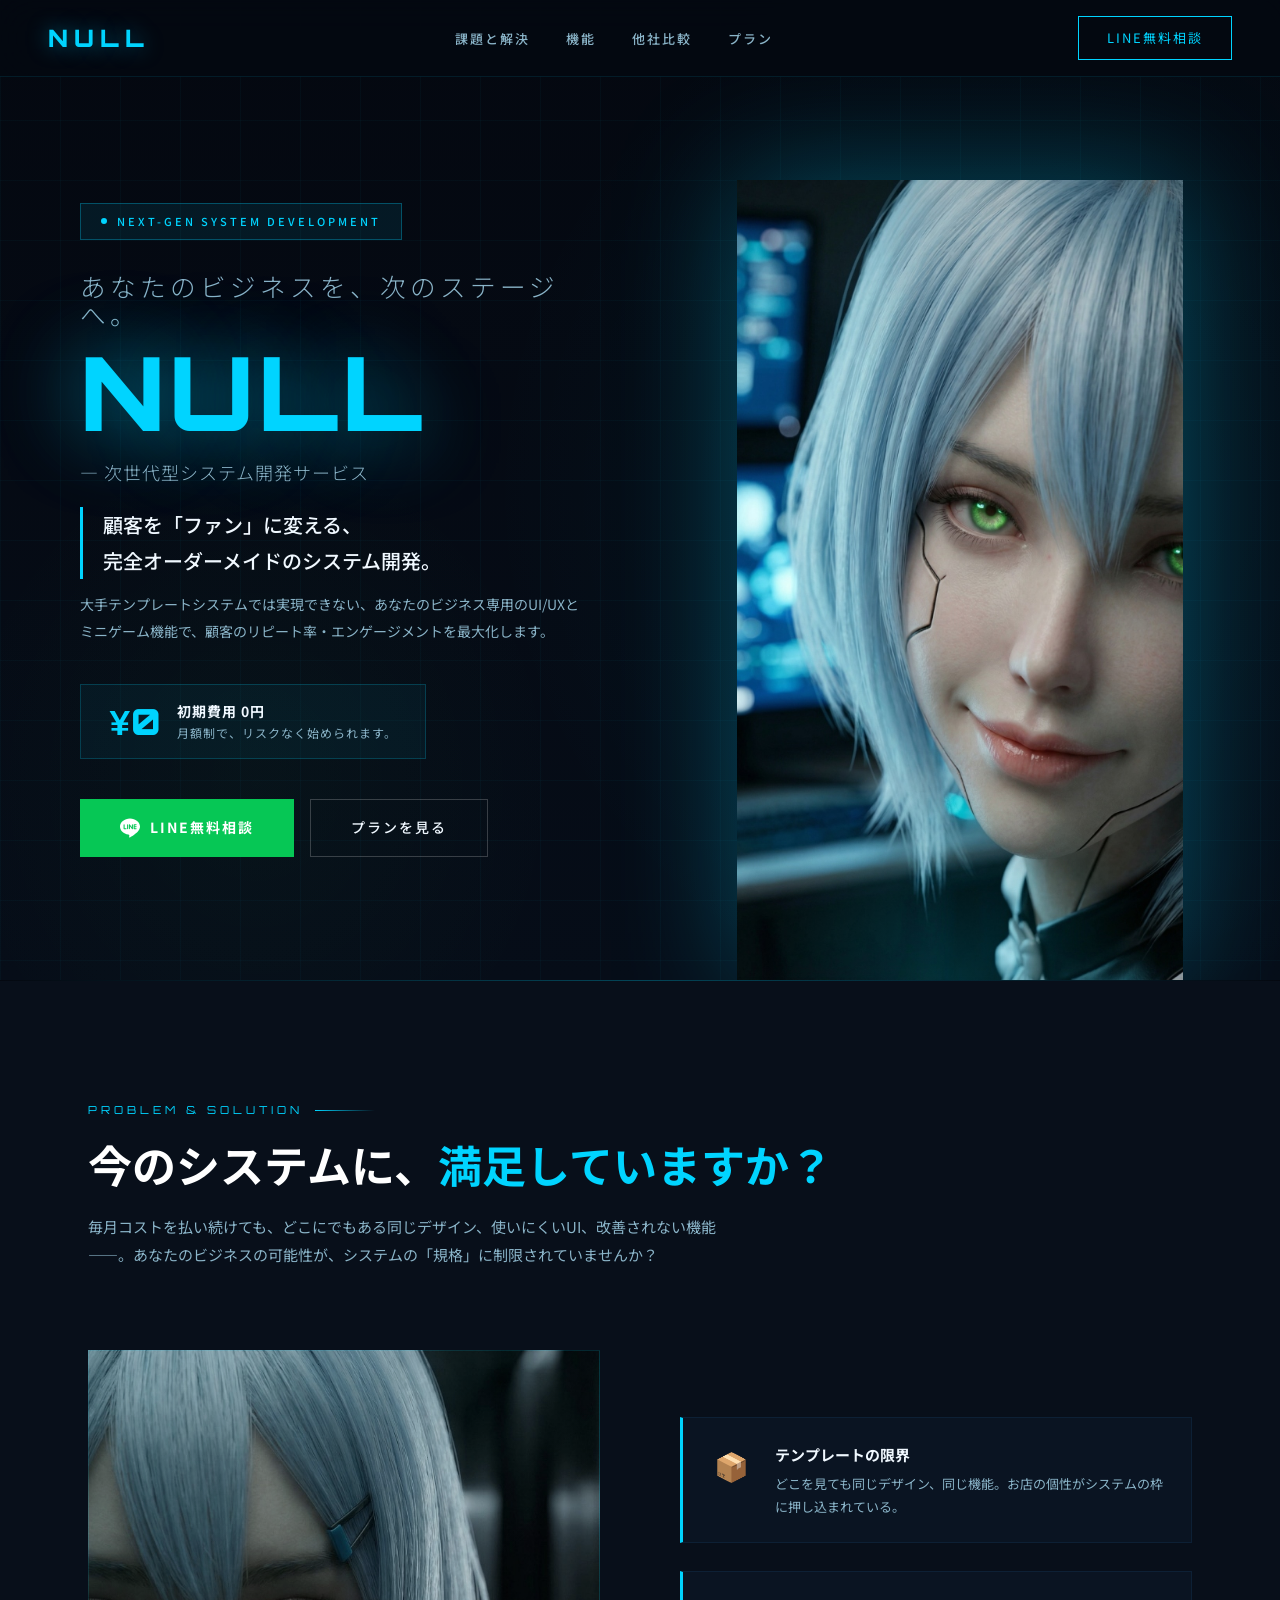
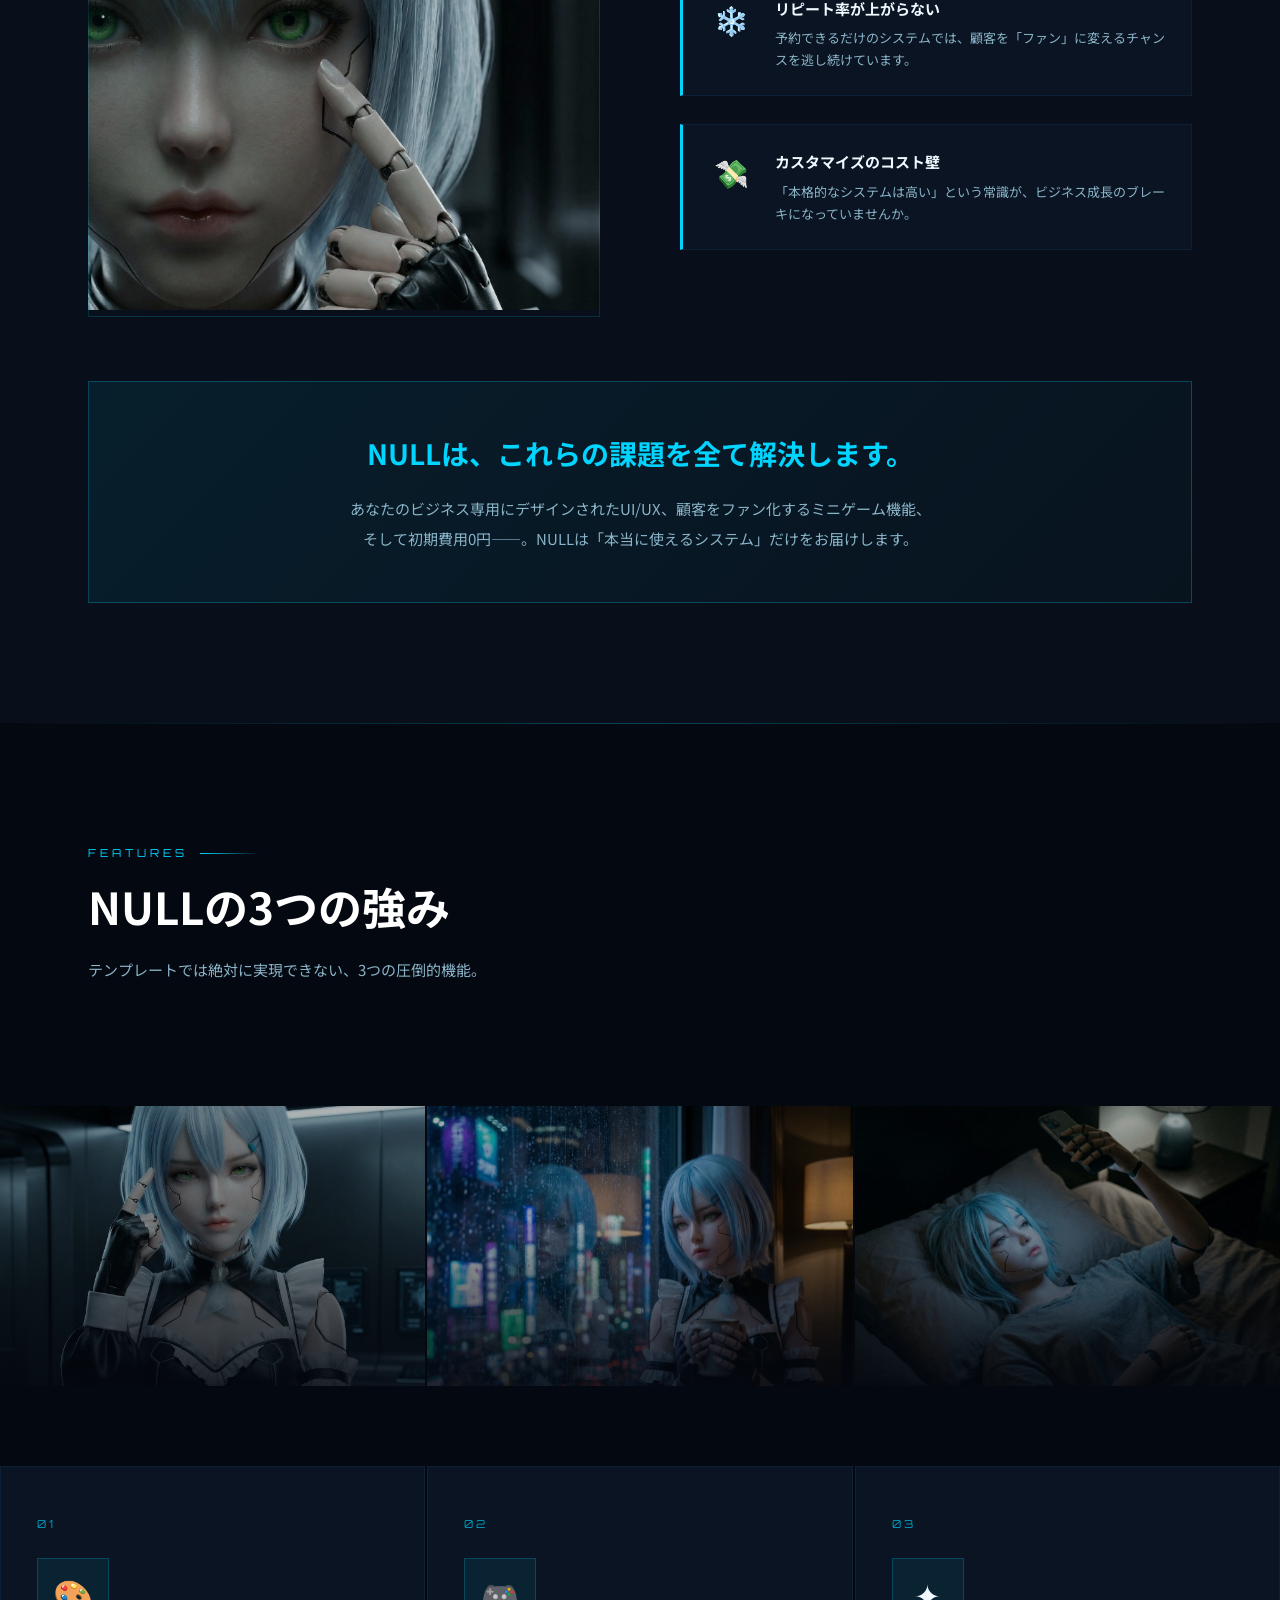
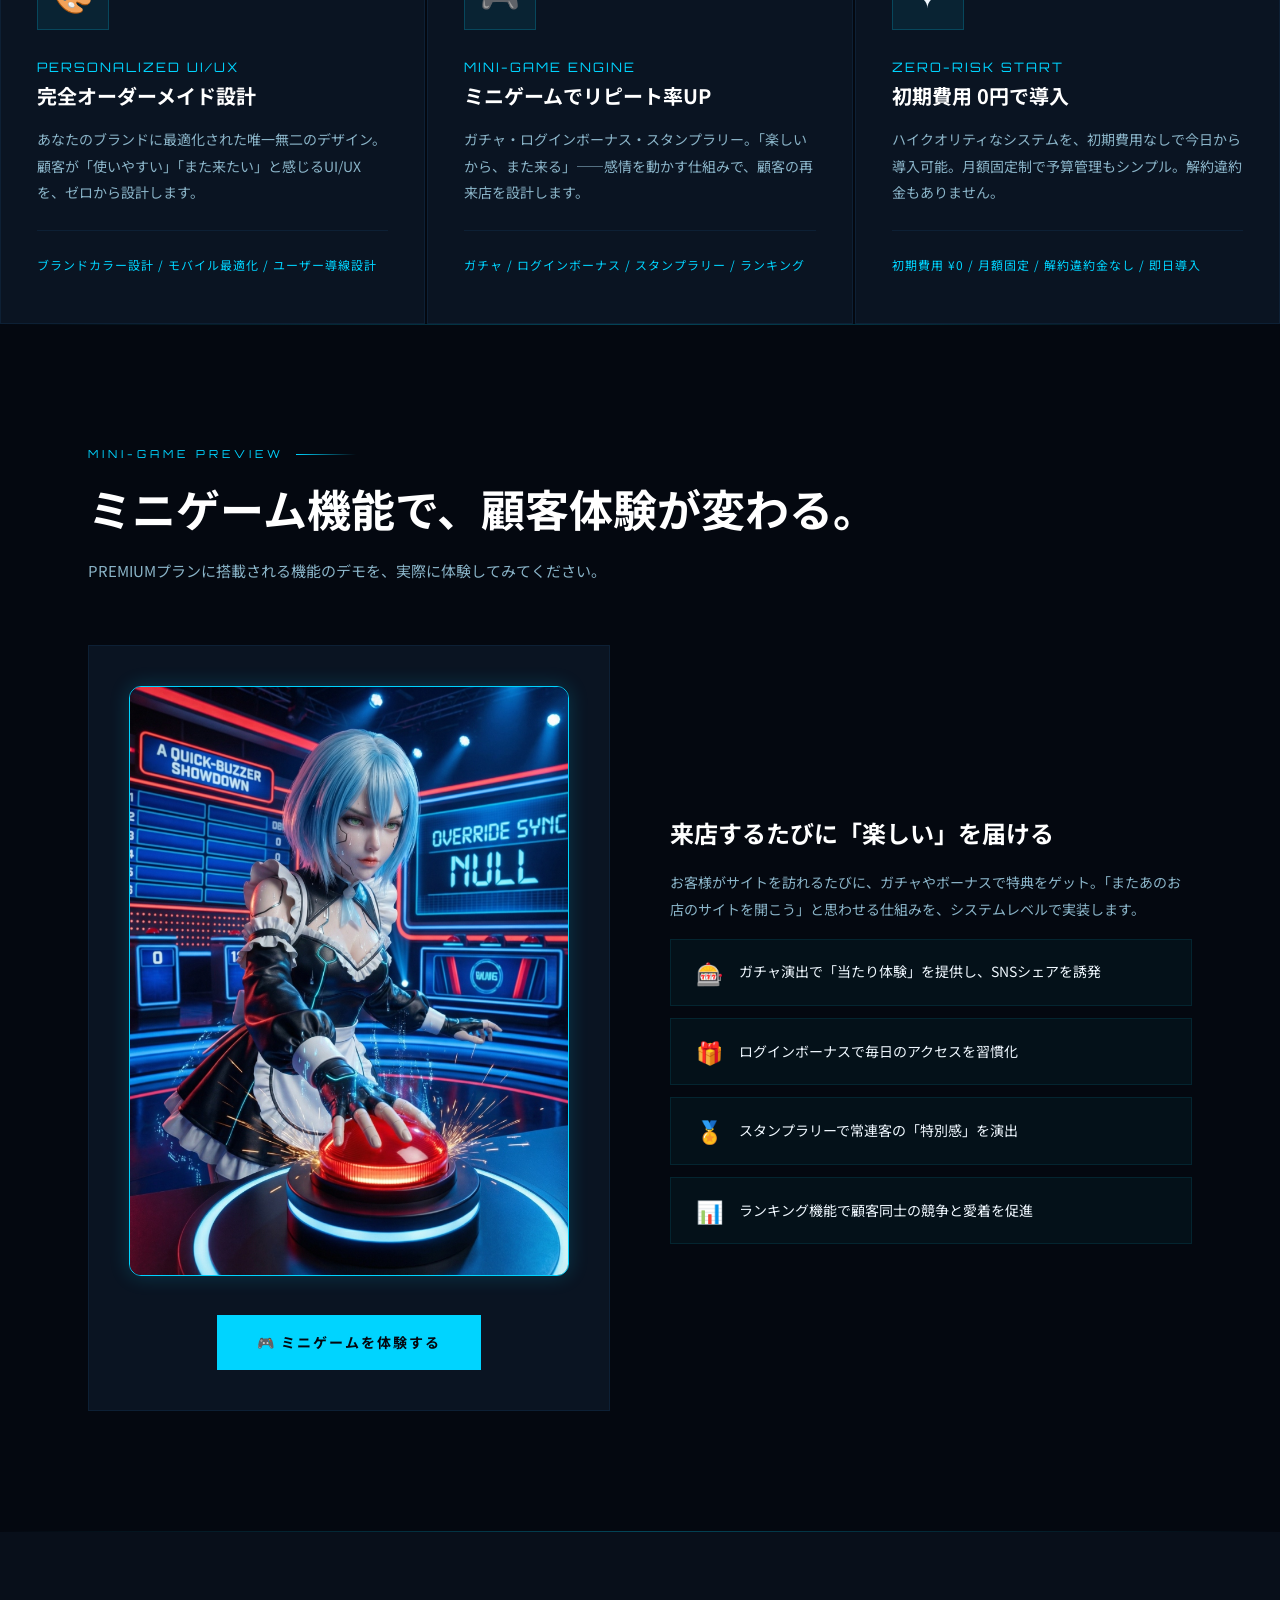
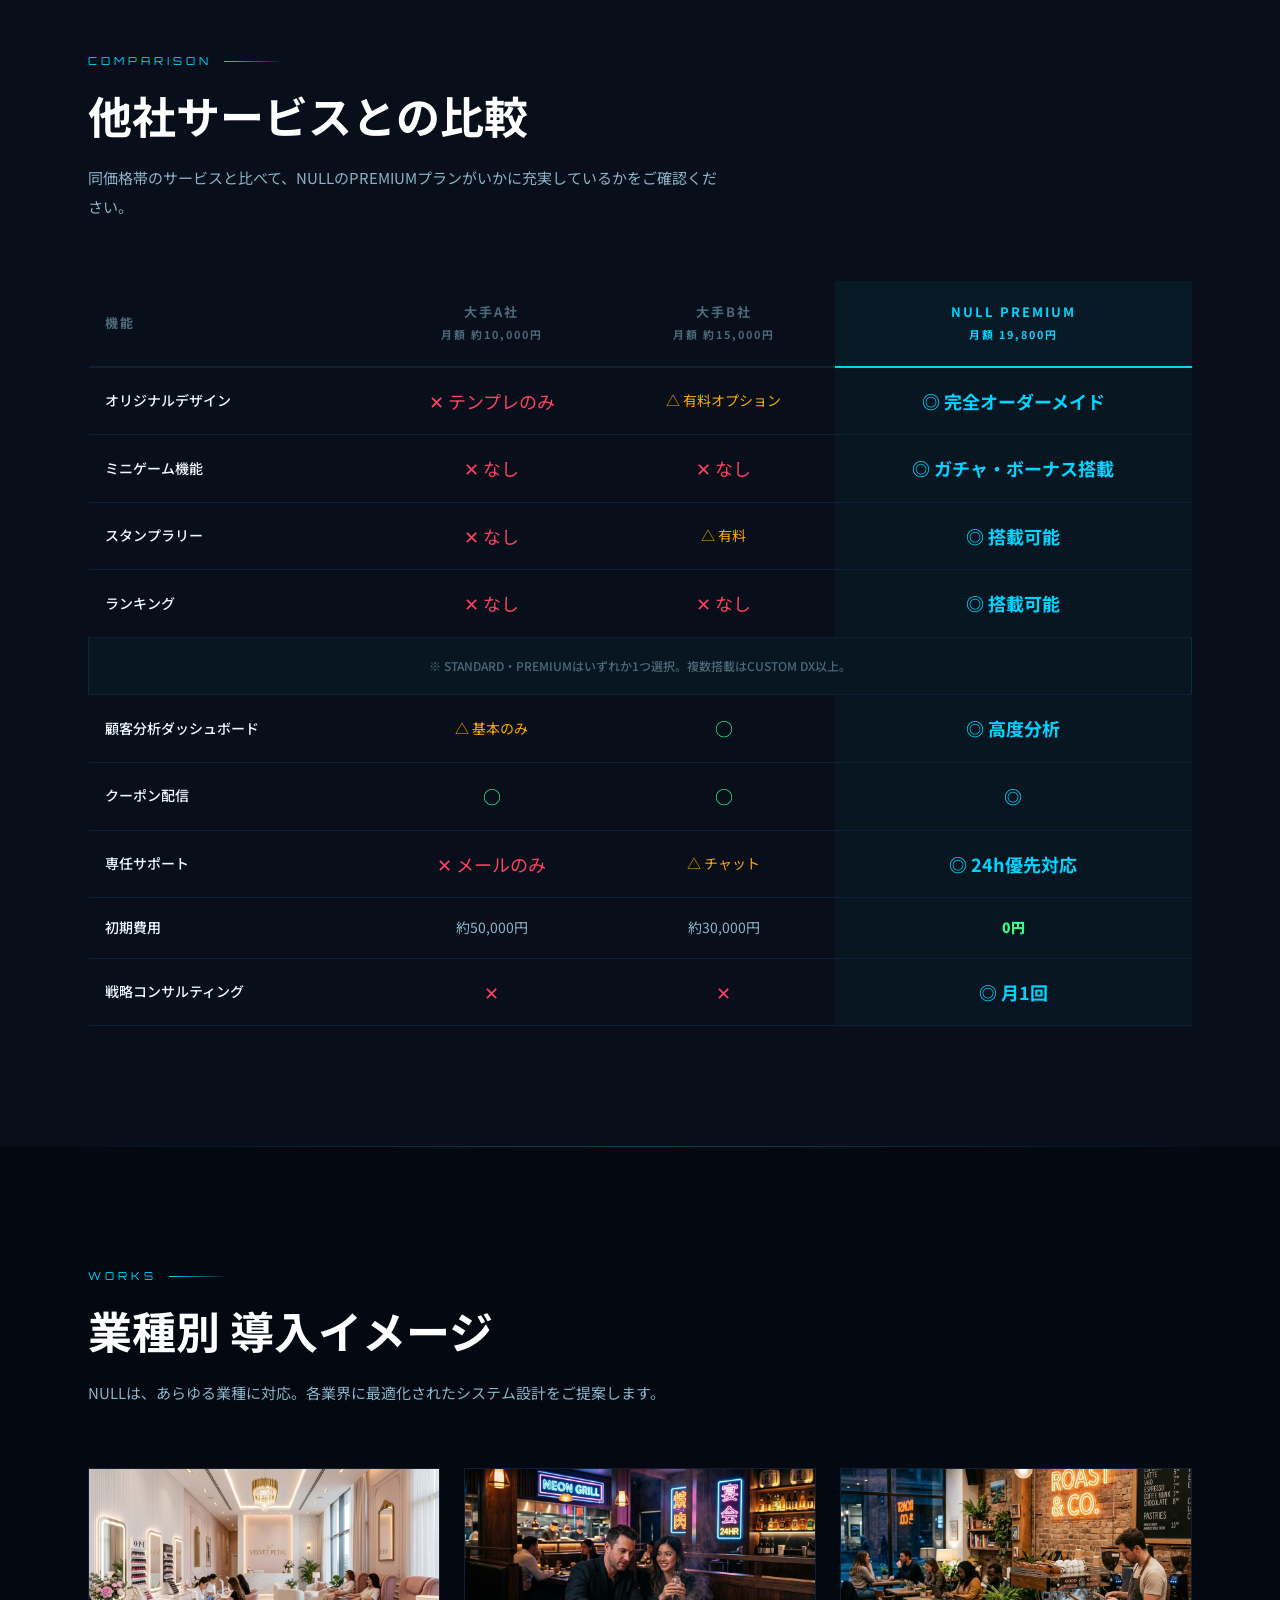
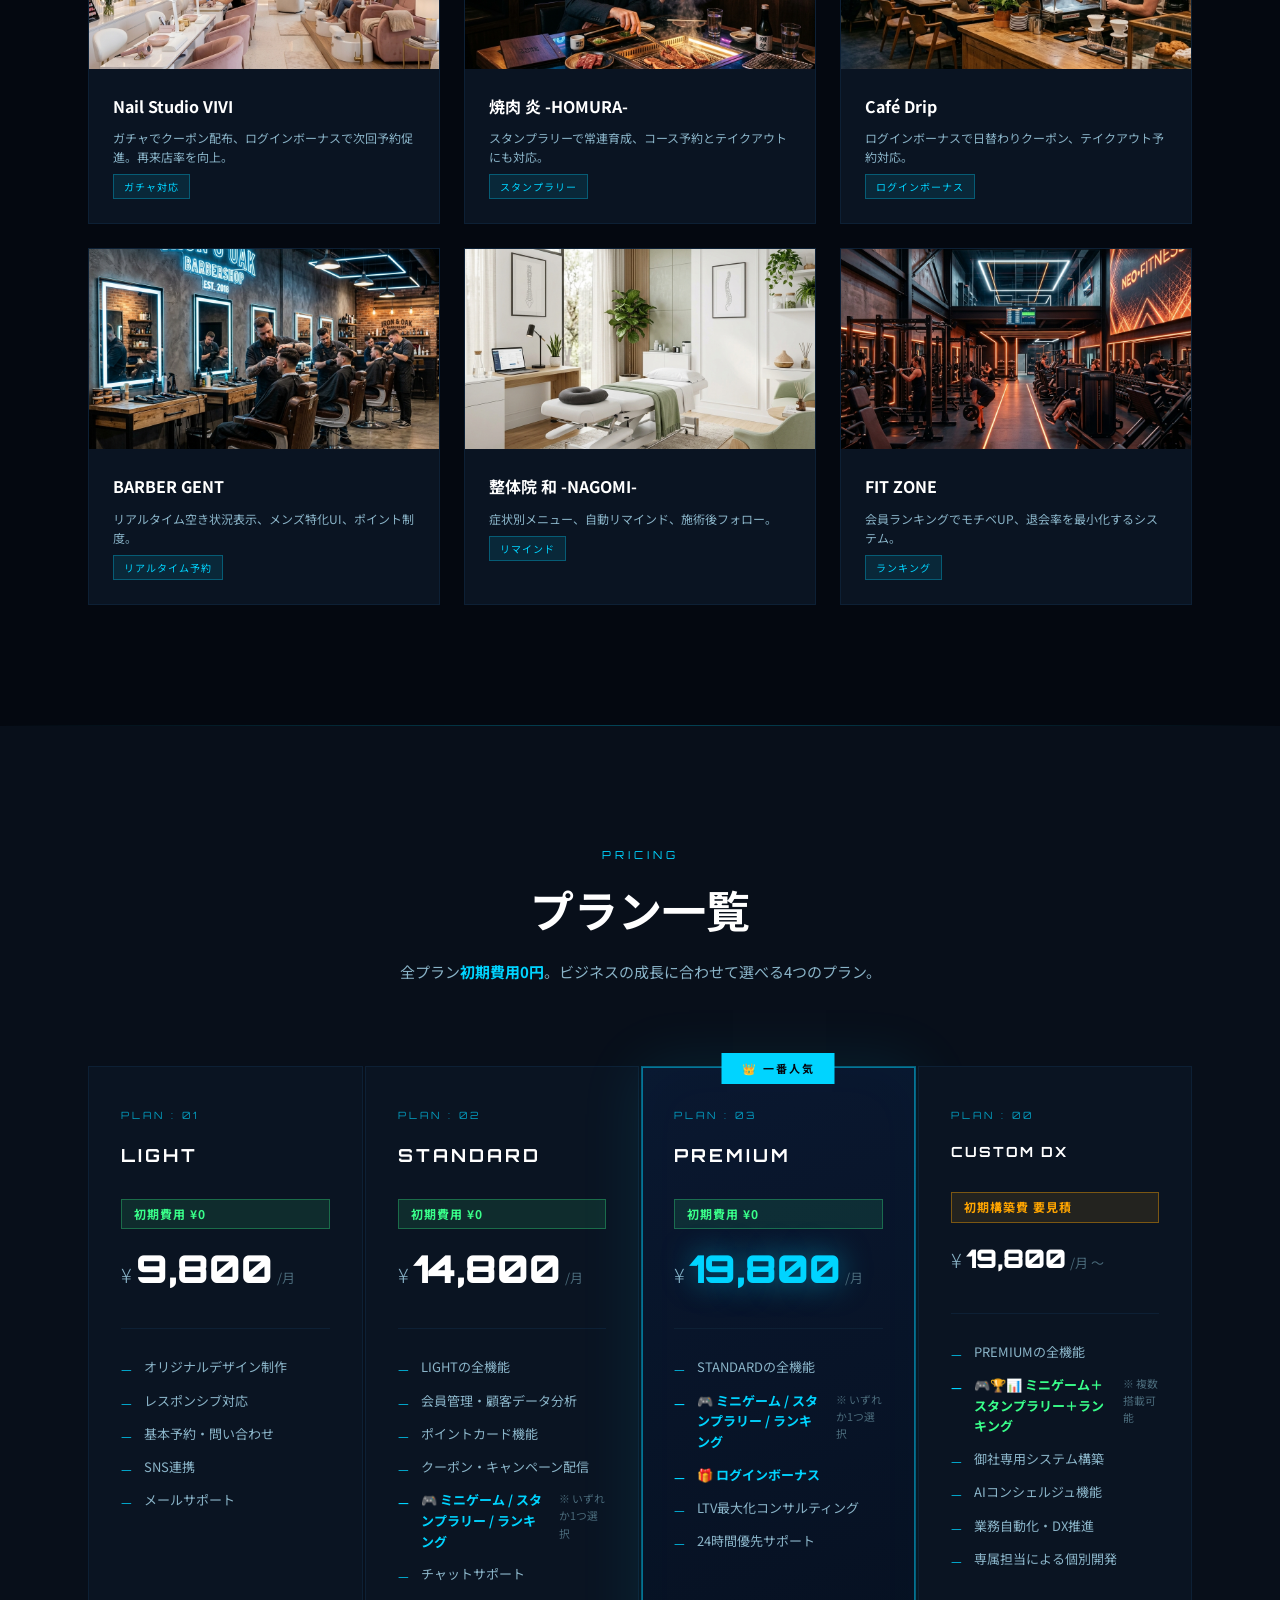
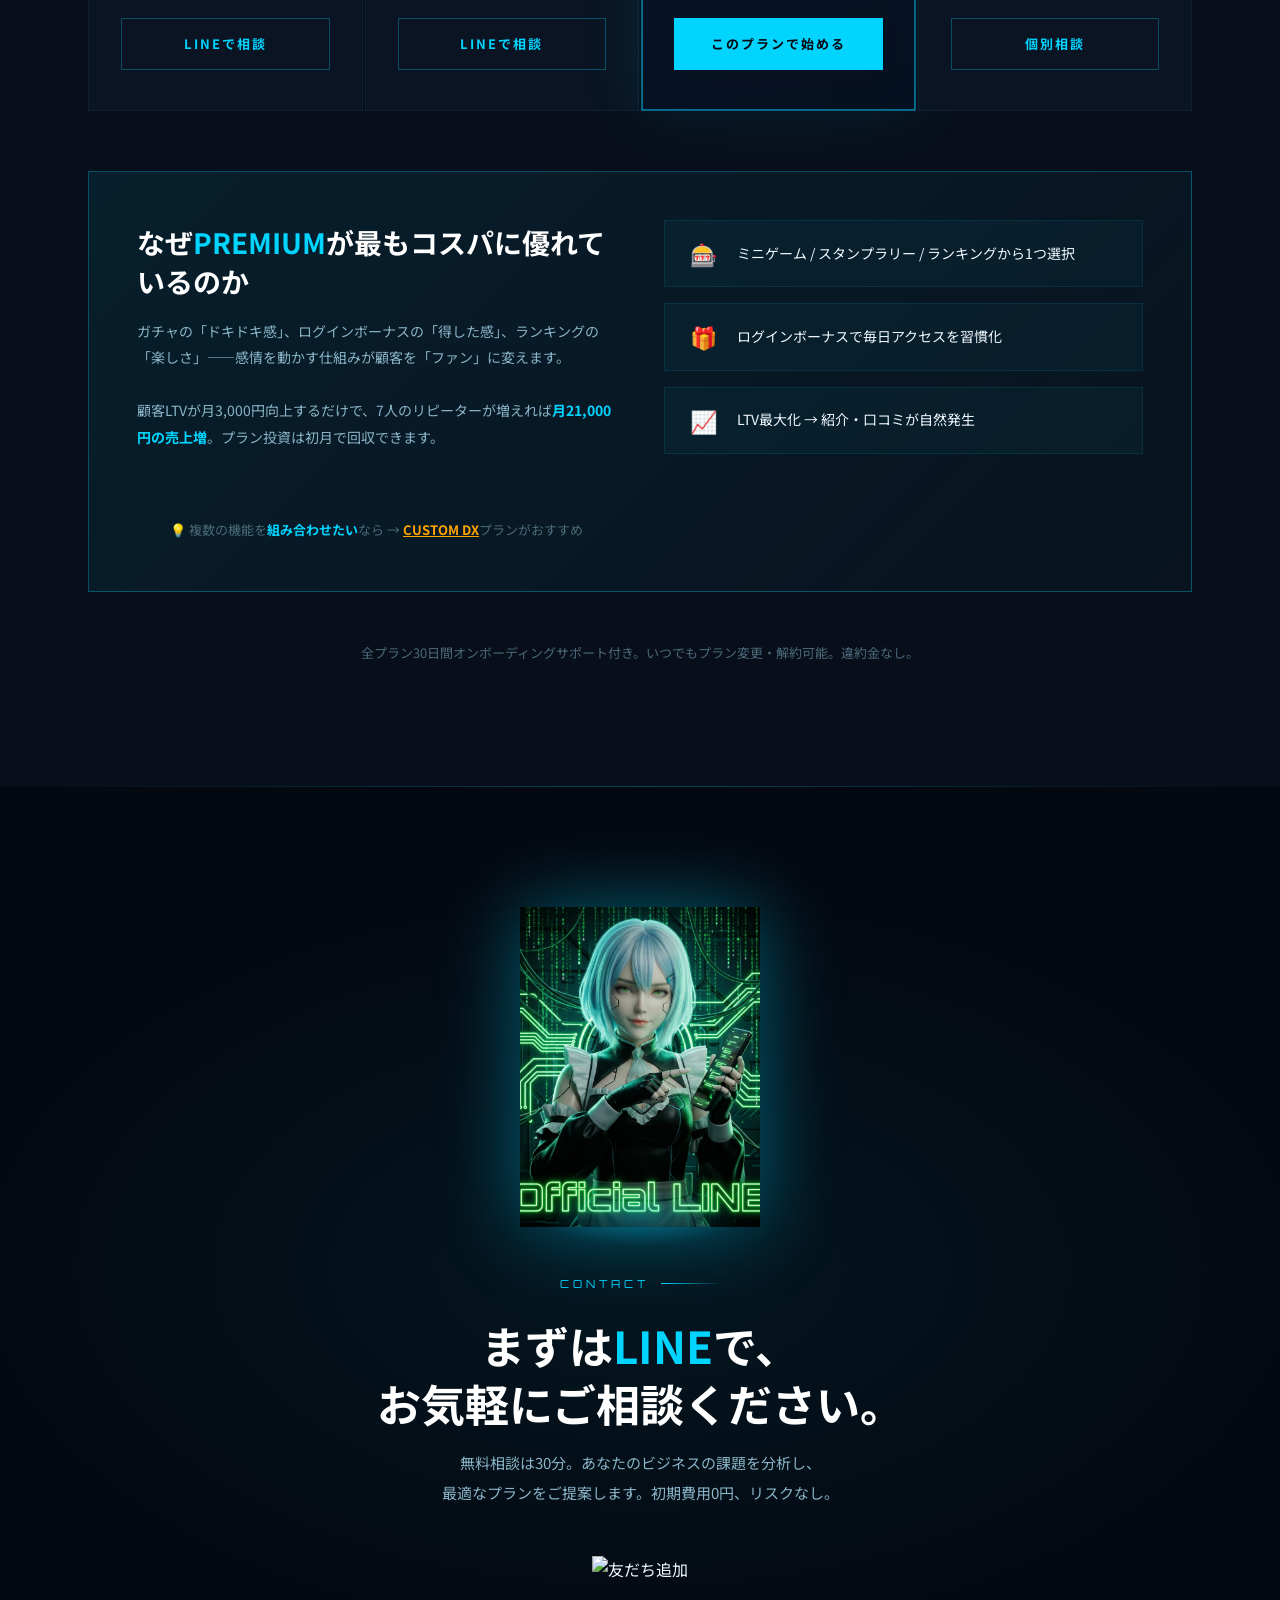
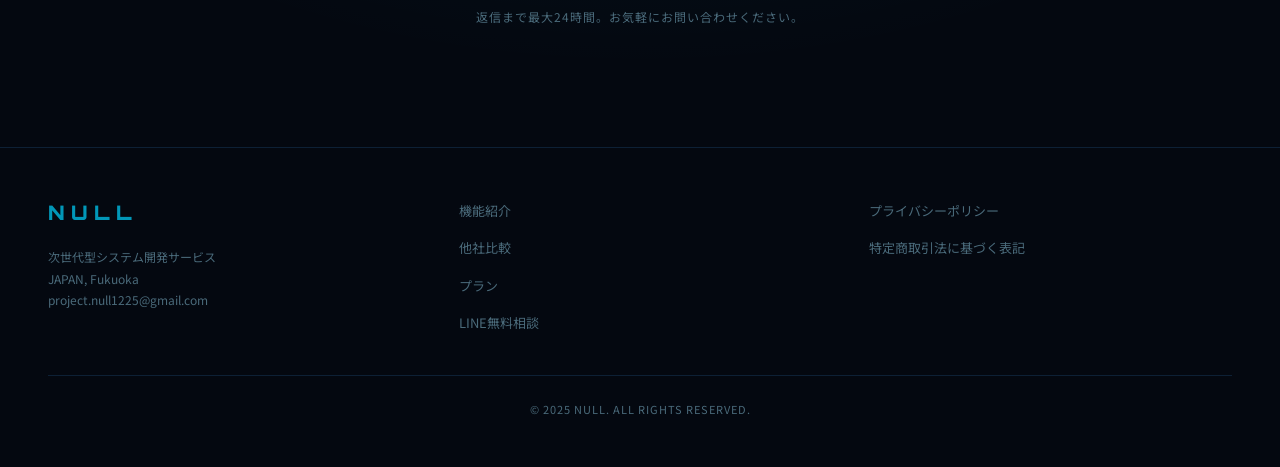
==== commit d252c565: "fix: モバイルでヒーロー画像表示 & 料金プランのミニゲーム/スタンプラリー/ランキング選択制に変更" ====
--- a/index.html
+++ b/index.html
@@ -193,8 +193,9 @@
       <tbody>
         <tr><td>オリジナルデザイン</td><td class="cross">✕ テンプレのみ</td><td class="partial">△ 有料オプション</td><td class="highlight check">◎ 完全オーダーメイド</td></tr>
         <tr><td>ミニゲーム機能</td><td class="cross">✕ なし</td><td class="cross">✕ なし</td><td class="highlight check">◎ ガチャ・ボーナス搭載</td></tr>
-        <tr><td>ログインボーナス</td><td class="cross">✕ なし</td><td class="cross">✕ なし</td><td class="highlight check">◎ 標準搭載</td></tr>
-        <tr><td>スタンプラリー</td><td class="cross">✕ なし</td><td class="partial">△ 有料</td><td class="highlight check">◎ 標準搭載</td></tr>
+        <tr><td>スタンプラリー</td><td class="cross">✕ なし</td><td class="partial">△ 有料</td><td class="highlight check">◎ 搭載可能</td></tr>
+        <tr><td>ランキング</td><td class="cross">✕ なし</td><td class="cross">✕ なし</td><td class="highlight check">◎ 搭載可能</td></tr>
+        <tr><td colspan="4" style="text-align:center;font-size:12px;color:var(--text-muted);background:rgba(0,212,255,0.03);border-left:1px solid rgba(0,212,255,0.15);border-right:1px solid rgba(0,212,255,0.15)">※ STANDARD・PREMIUMはいずれか1つ選択。複数搭載はCUSTOM DX以上。</td></tr>
         <tr><td>顧客分析ダッシュボード</td><td class="partial">△ 基本のみ</td><td class="check">○</td><td class="highlight check">◎ 高度分析</td></tr>
         <tr><td>クーポン配信</td><td class="check">○</td><td class="check">○</td><td class="highlight check">◎</td></tr>
         <tr><td>専任サポート</td><td class="cross">✕ メールのみ</td><td class="partial">△ チャット</td><td class="highlight check">◎ 24h優先対応</td></tr>
@@ -307,6 +308,7 @@
           <li>会員管理・顧客データ分析</li>
           <li>ポイントカード機能</li>
           <li>クーポン・キャンペーン配信</li>
+          <li style="color:var(--neon-blue);font-weight:700">🎮 ミニゲーム / スタンプラリー / ランキング<br><small style="font-weight:400;color:var(--text-muted)">※ いずれか1つ選択</small></li>
           <li>チャットサポート</li>
         </ul>
         <a href="https://lin.ee/udlaPc4" class="pricing-cta">LINEで相談</a>
@@ -321,9 +323,8 @@
         <div class="pricing-divider"></div>
         <ul class="pricing-features">
           <li>STANDARDの全機能</li>
-          <li style="color:var(--neon-blue);font-weight:700">🎮 ミニゲーム機能（ガチャ搭載）</li>
+          <li style="color:var(--neon-blue);font-weight:700">🎮 ミニゲーム / スタンプラリー / ランキング<br><small style="font-weight:400;color:var(--text-muted)">※ いずれか1つ選択</small></li>
           <li style="color:var(--neon-blue);font-weight:700">🎁 ログインボーナス</li>
-          <li style="color:var(--neon-blue);font-weight:700">🏆 スタンプラリー / ランキング</li>
           <li>LTV最大化コンサルティング</li>
           <li>24時間優先サポート</li>
         </ul>
@@ -338,6 +339,7 @@
         <div class="pricing-divider"></div>
         <ul class="pricing-features">
           <li>PREMIUMの全機能</li>
+          <li style="color:var(--neon-green);font-weight:700">🎮🏆📊 ミニゲーム＋スタンプラリー＋ランキング<br><small style="font-weight:400;color:var(--text-muted)">※ 複数搭載可能</small></li>
           <li>御社専用システム構築</li>
           <li>AIコンシェルジュ機能</li>
           <li>業務自動化・DX推進</li>
@@ -353,11 +355,11 @@
         <p>ガチャの「ドキドキ感」、ログインボーナスの「得した感」、ランキングの「楽しさ」——感情を動かす仕組みが顧客を「ファン」に変えます。<br><br>顧客LTVが月3,000円向上するだけで、7人のリピーターが増えれば<strong style="color:var(--neon-blue)">月21,000円の売上増</strong>。プラン投資は初月で回収できます。</p>
       </div>
       <ul class="premium-features-list">
-        <li><span class="pf-icon">🎰</span>ガチャで「当たり体験」→ SNSシェア誘発</li>
+        <li><span class="pf-icon">🎰</span>ミニゲーム / スタンプラリー / ランキングから1つ選択</li>
         <li><span class="pf-icon">🎁</span>ログインボーナスで毎日アクセスを習慣化</li>
-        <li><span class="pf-icon">🏅</span>ランキング・スタンプで常連の特別感を演出</li>
         <li><span class="pf-icon">📈</span>LTV最大化 → 紹介・口コミが自然発生</li>
       </ul>
+      <p style="margin-top:16px;font-size:13px;color:var(--text-muted);text-align:center">💡 複数の機能を<strong style="color:var(--neon-blue)">組み合わせたい</strong>なら → <a href="#pricing" style="color:orange;font-weight:700;text-decoration:underline">CUSTOM DX</a>プランがおすすめ</p>
     </div>
     <p class="pricing-note">全プラン30日間オンボーディングサポート付き。いつでもプラン変更・解約可能。違約金なし。</p>
   </div>
--- a/style.css
+++ b/style.css
@@ -208,7 +208,7 @@
 
 /* RESPONSIVE */
 @media(max-width:1024px) {
-  #hero{grid-template-columns:1fr} .hero-image-wrap{display:none} .hero-content{padding:120px 40px 80px}
+  #hero{grid-template-columns:1fr} .hero-image-wrap{height:auto;max-height:60vh;justify-content:center;align-items:center;padding:0 20px 40px} .hero-image-wrap img{height:auto;max-height:50vh;width:80%;max-width:360px} .hero-image-glow{width:200px;height:100px} .hero-content{padding:120px 40px 40px}
   .features-grid,.features-images{grid-template-columns:1fr}
   .pricing-grid{grid-template-columns:repeat(2,1fr)}
   .problem-grid,.premium-highlight,.demo-grid{grid-template-columns:1fr}
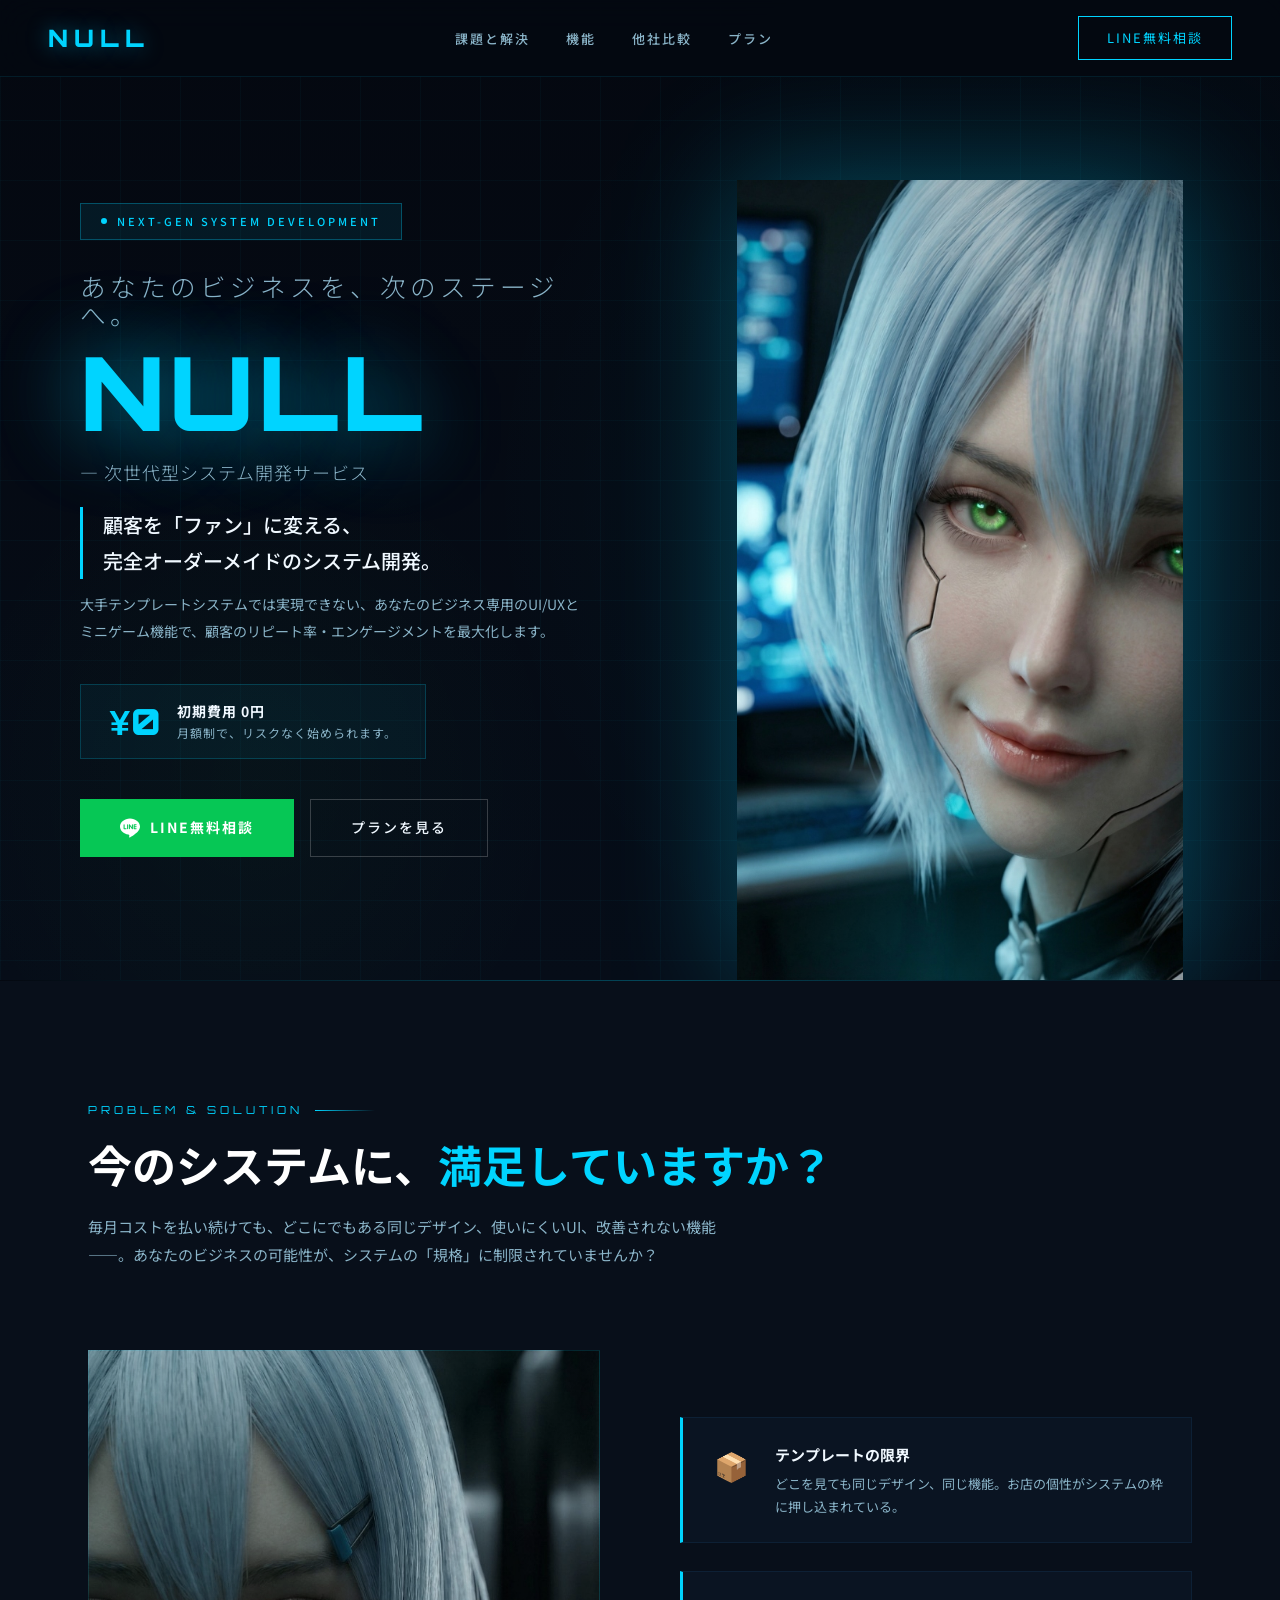
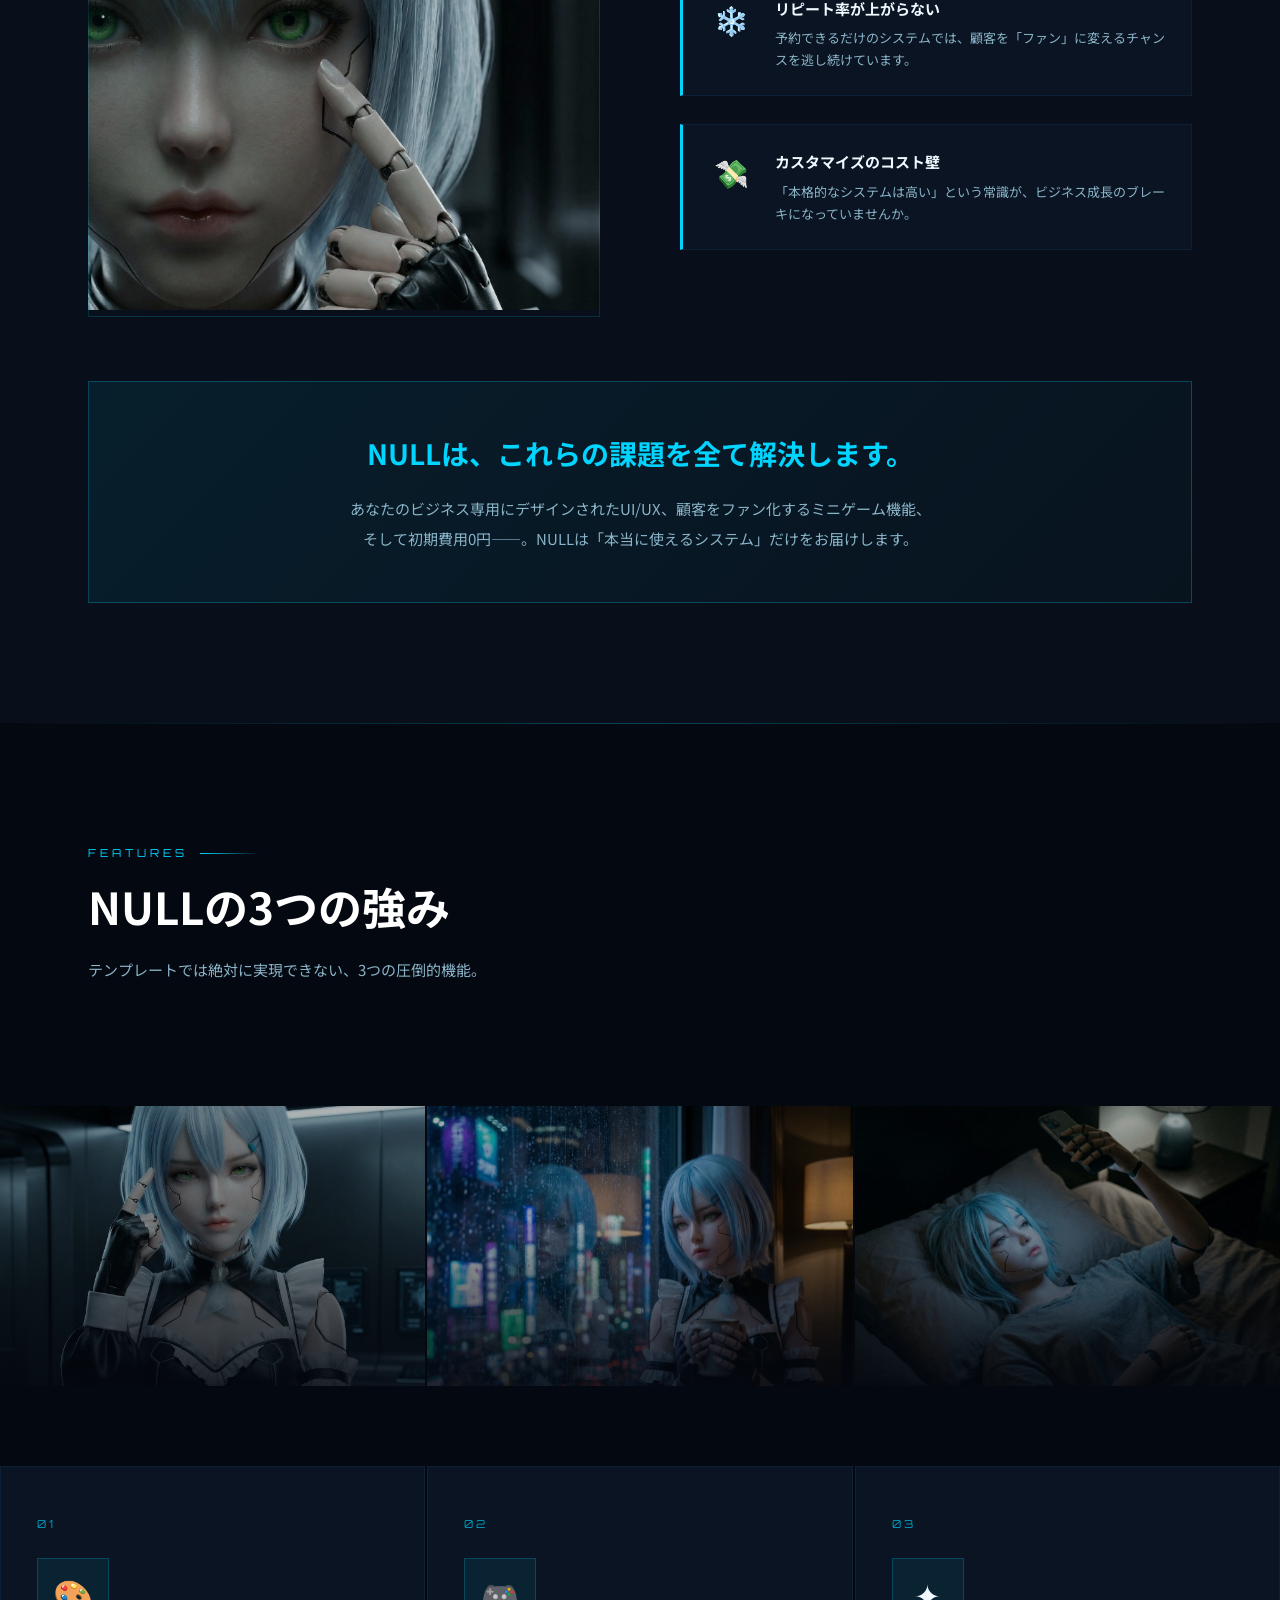
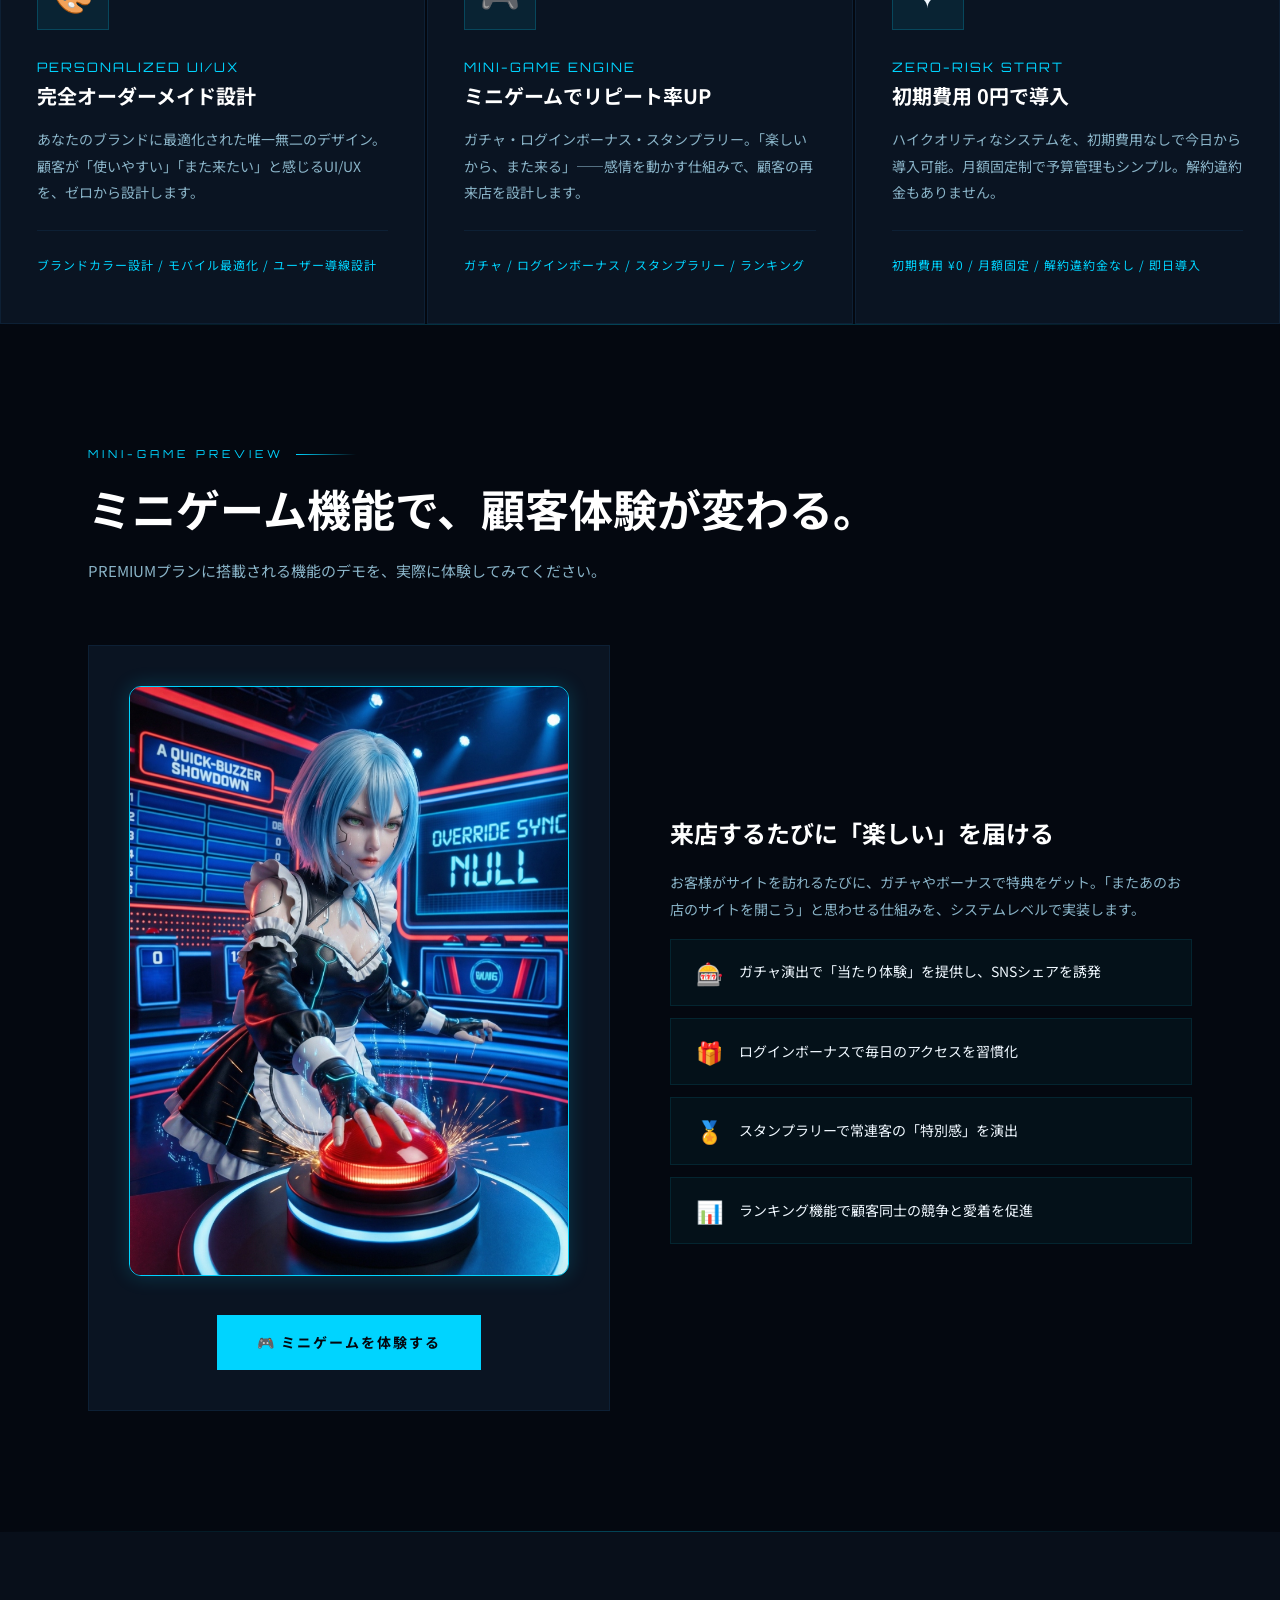
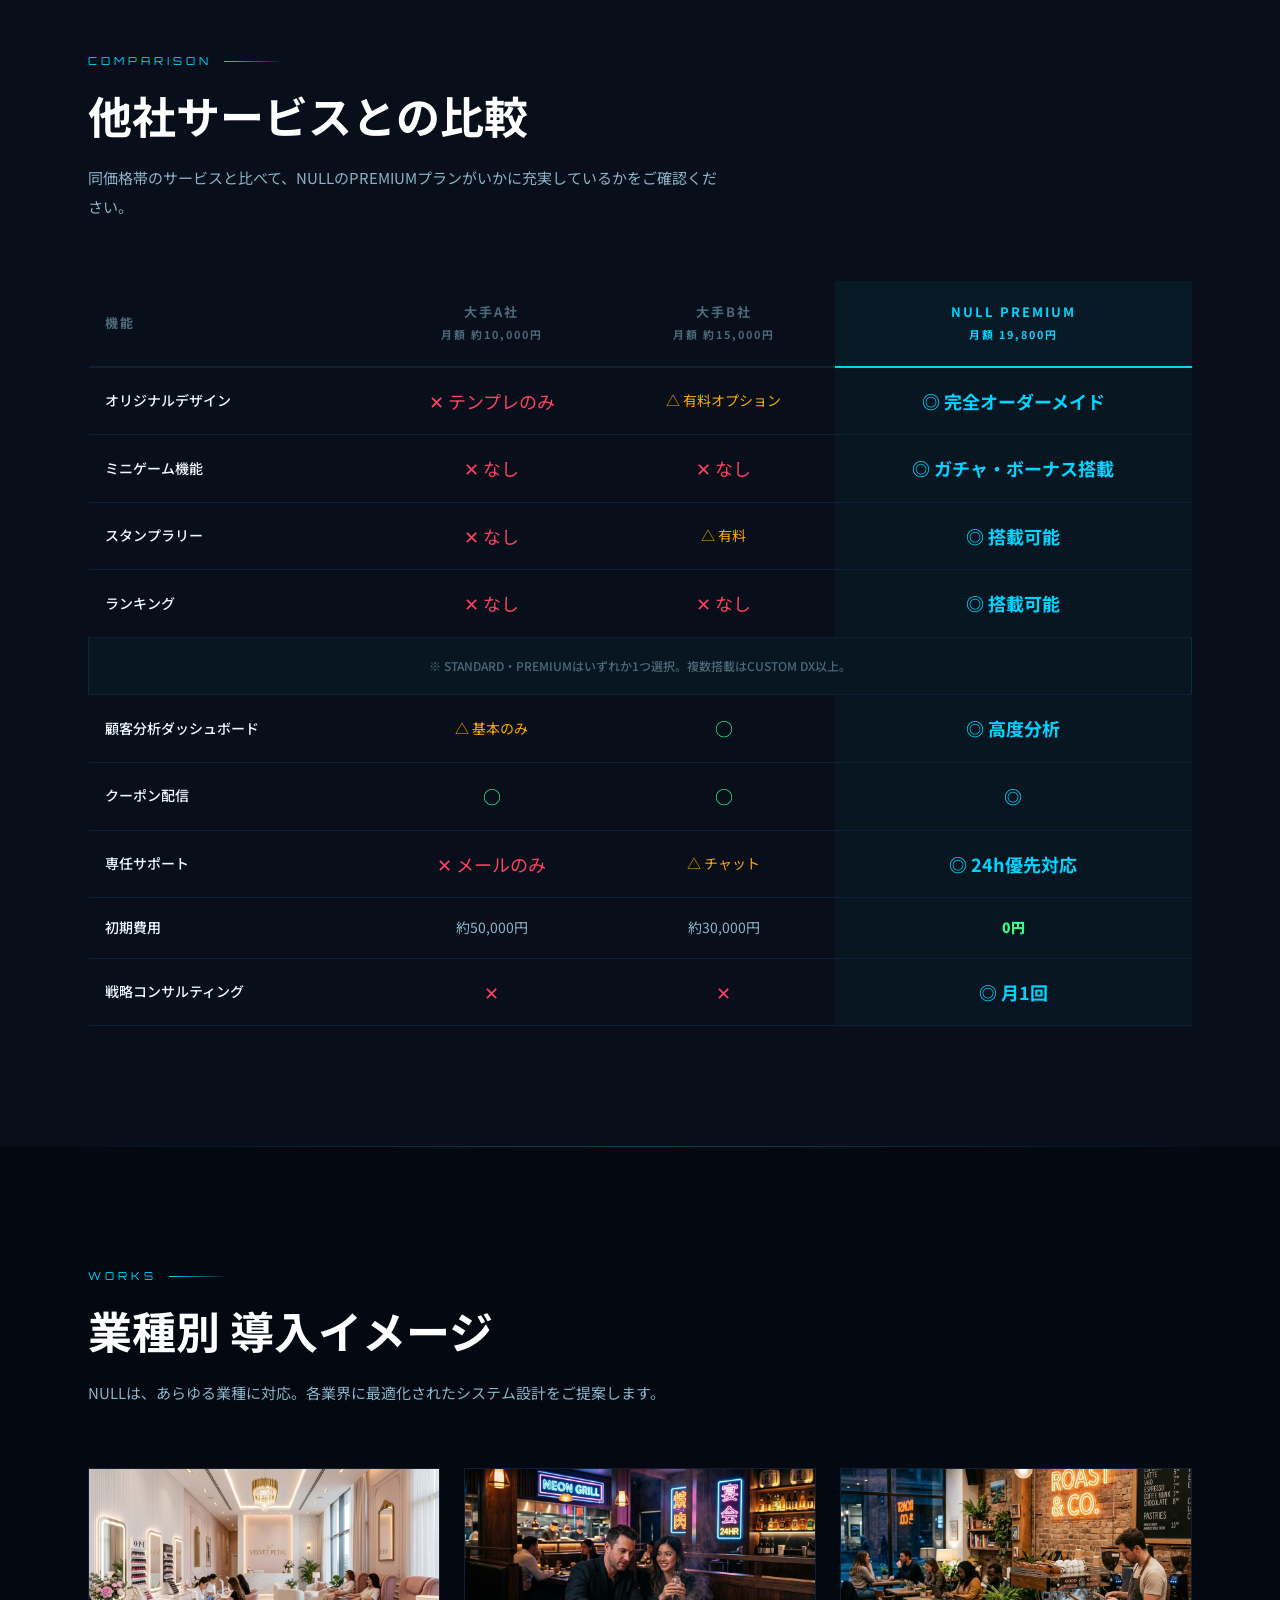
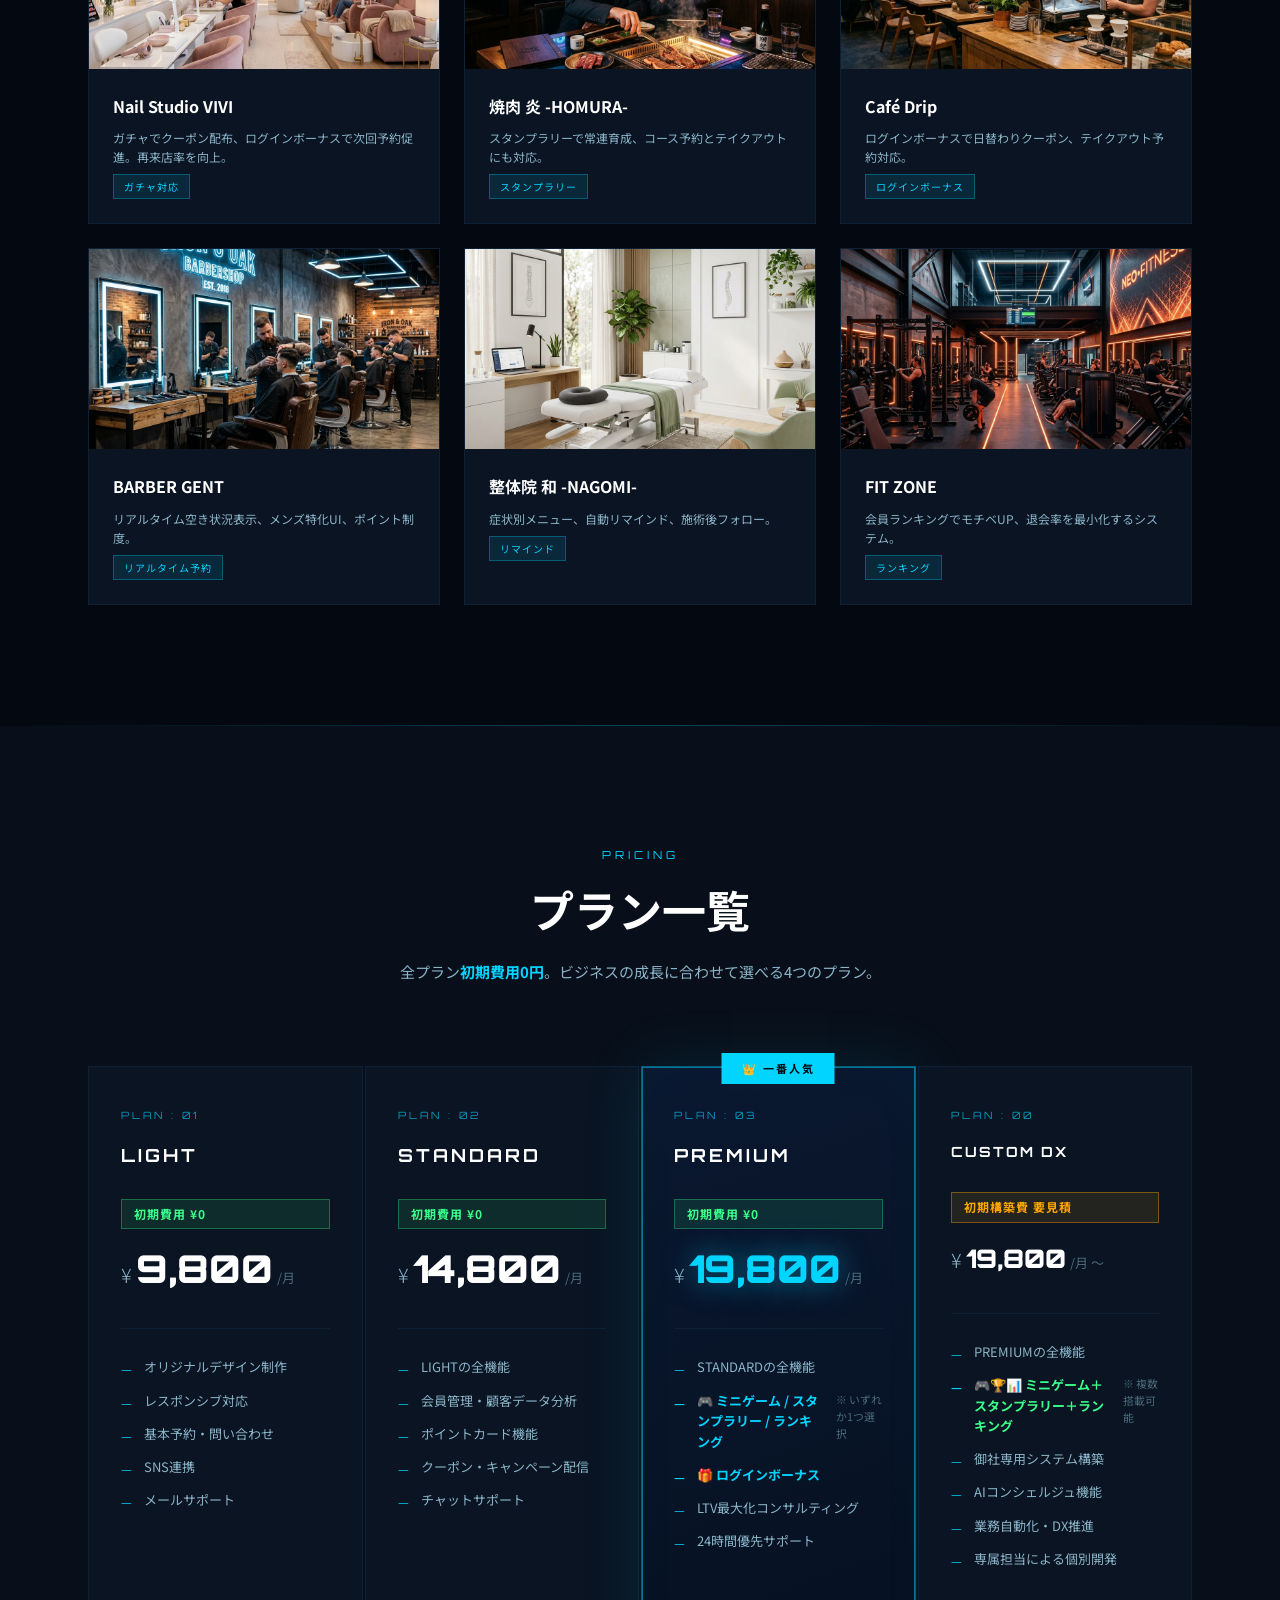
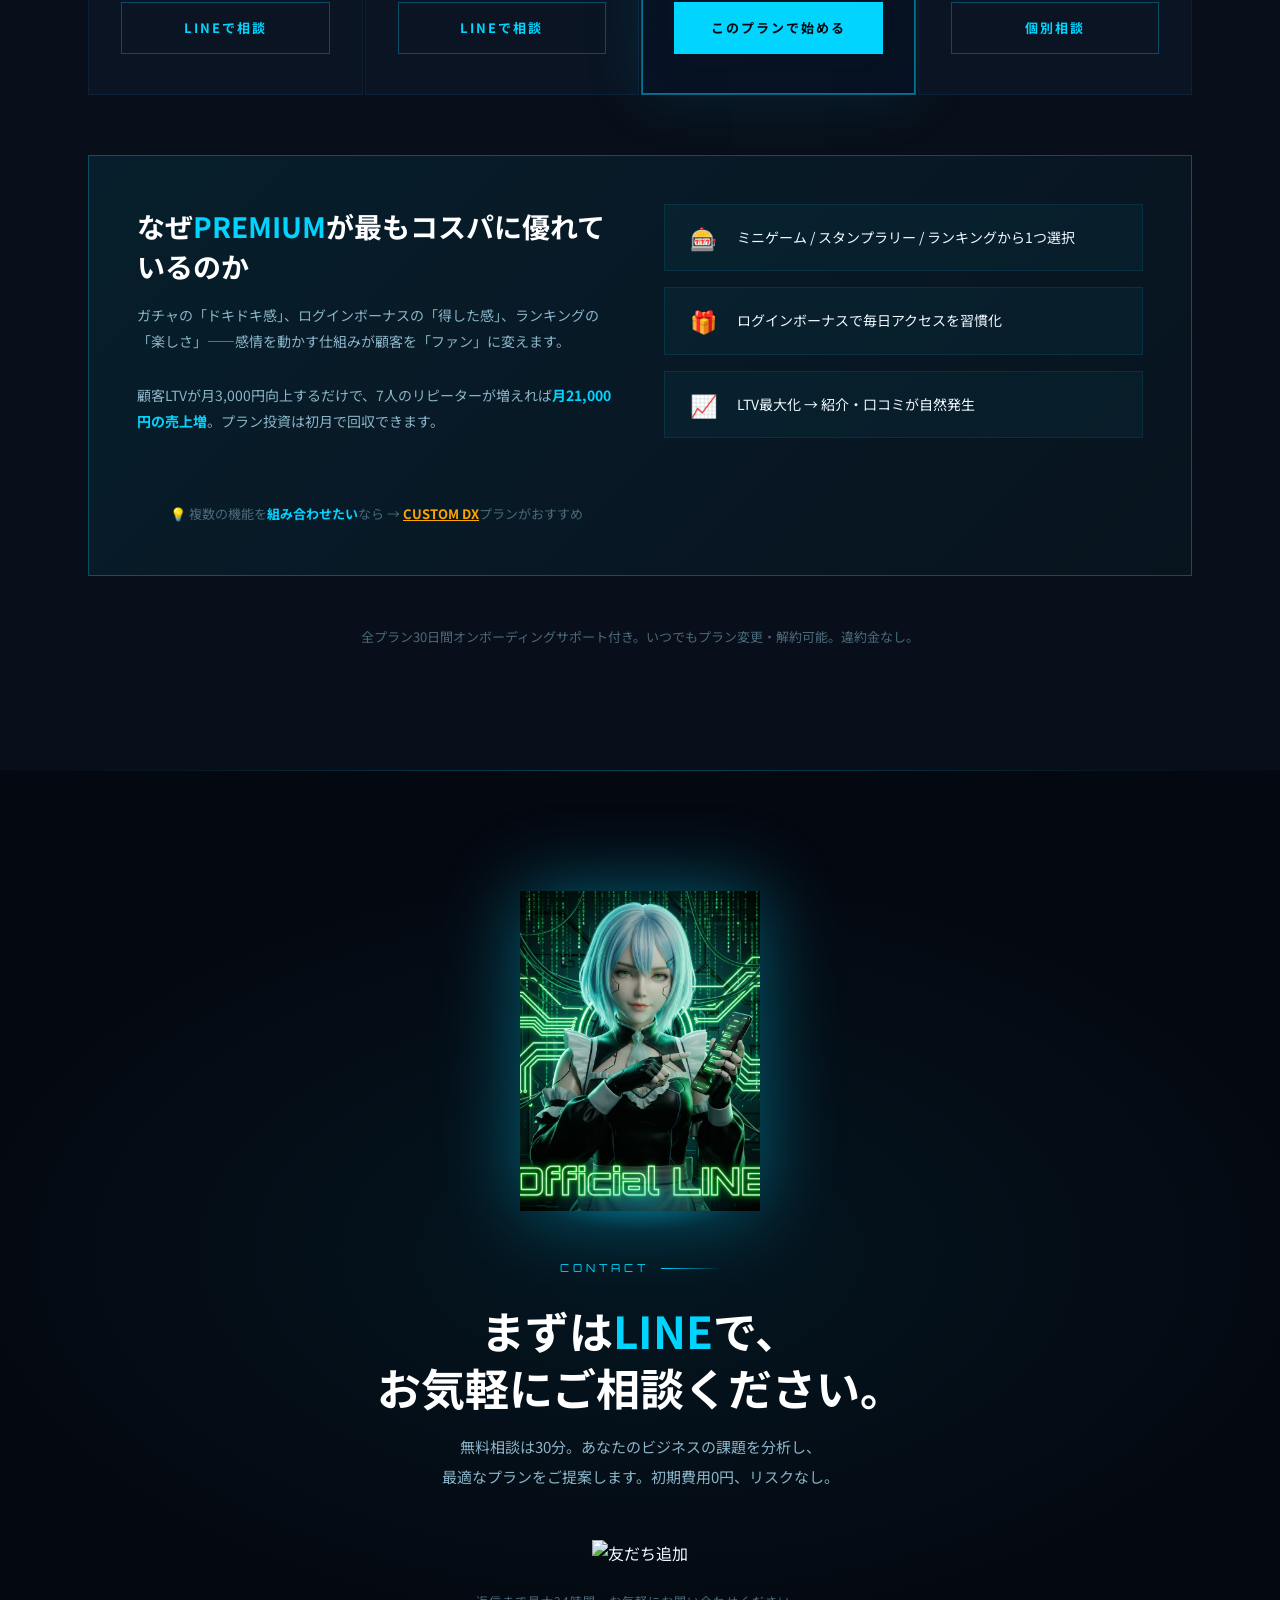
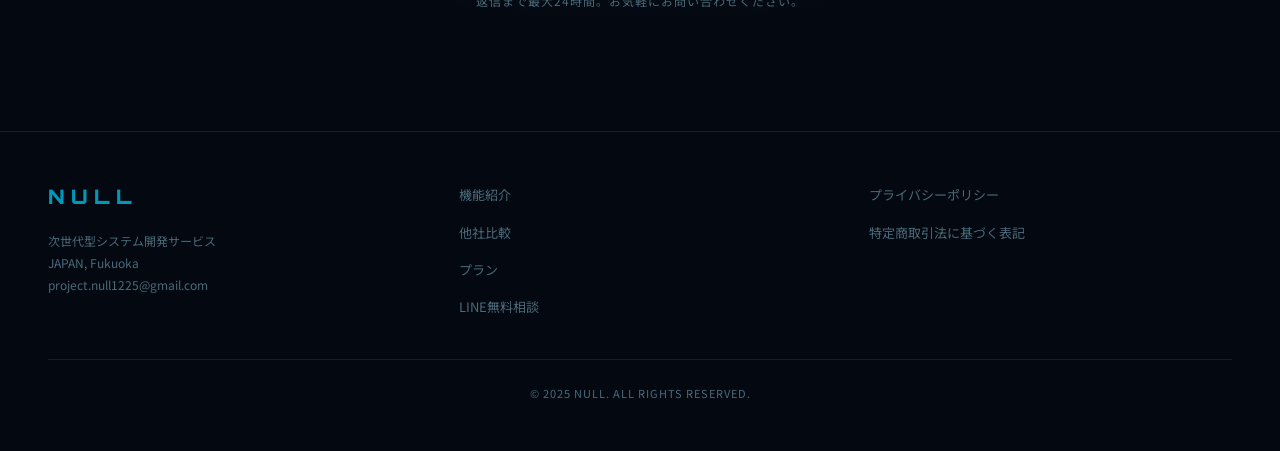
==== commit 841e32da: "fix: STANDARD元に戻し & モバイルヒーロー画像を横幅いっぱい表示に修正" ====
--- a/index.html
+++ b/index.html
@@ -308,7 +308,6 @@
           <li>会員管理・顧客データ分析</li>
           <li>ポイントカード機能</li>
           <li>クーポン・キャンペーン配信</li>
-          <li style="color:var(--neon-blue);font-weight:700">🎮 ミニゲーム / スタンプラリー / ランキング<br><small style="font-weight:400;color:var(--text-muted)">※ いずれか1つ選択</small></li>
           <li>チャットサポート</li>
         </ul>
         <a href="https://lin.ee/udlaPc4" class="pricing-cta">LINEで相談</a>
--- a/style.css
+++ b/style.css
@@ -208,7 +208,7 @@
 
 /* RESPONSIVE */
 @media(max-width:1024px) {
-  #hero{grid-template-columns:1fr} .hero-image-wrap{height:auto;max-height:60vh;justify-content:center;align-items:center;padding:0 20px 40px} .hero-image-wrap img{height:auto;max-height:50vh;width:80%;max-width:360px} .hero-image-glow{width:200px;height:100px} .hero-content{padding:120px 40px 40px}
+  #hero{grid-template-columns:1fr} .hero-image-wrap{height:auto;padding:0 0 40px;overflow:hidden} .hero-image-wrap img{height:50vh;width:100%;max-width:none;max-height:none;object-fit:cover;object-position:center 20%;border-radius:0} .hero-image-glow{width:100%;height:80px} .hero-content{padding:120px 40px 40px}
   .features-grid,.features-images{grid-template-columns:1fr}
   .pricing-grid{grid-template-columns:repeat(2,1fr)}
   .problem-grid,.premium-highlight,.demo-grid{grid-template-columns:1fr}
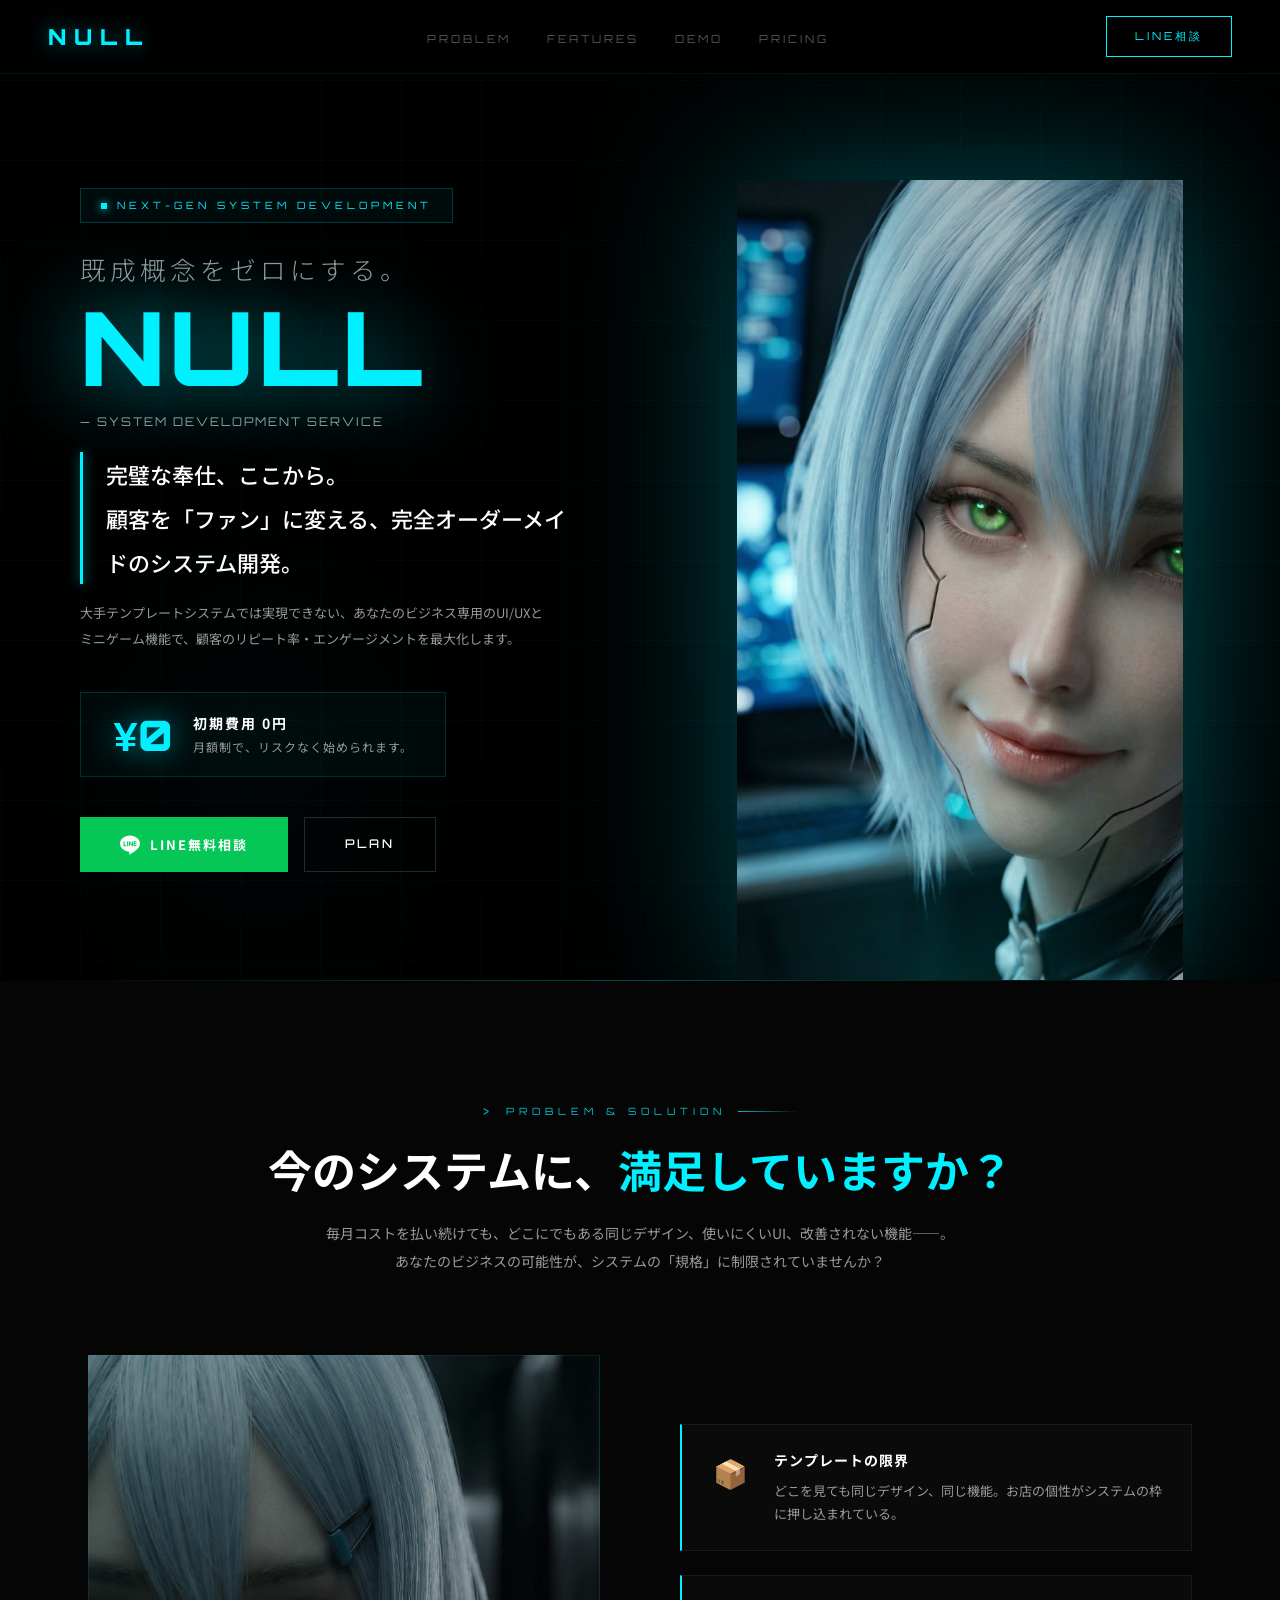
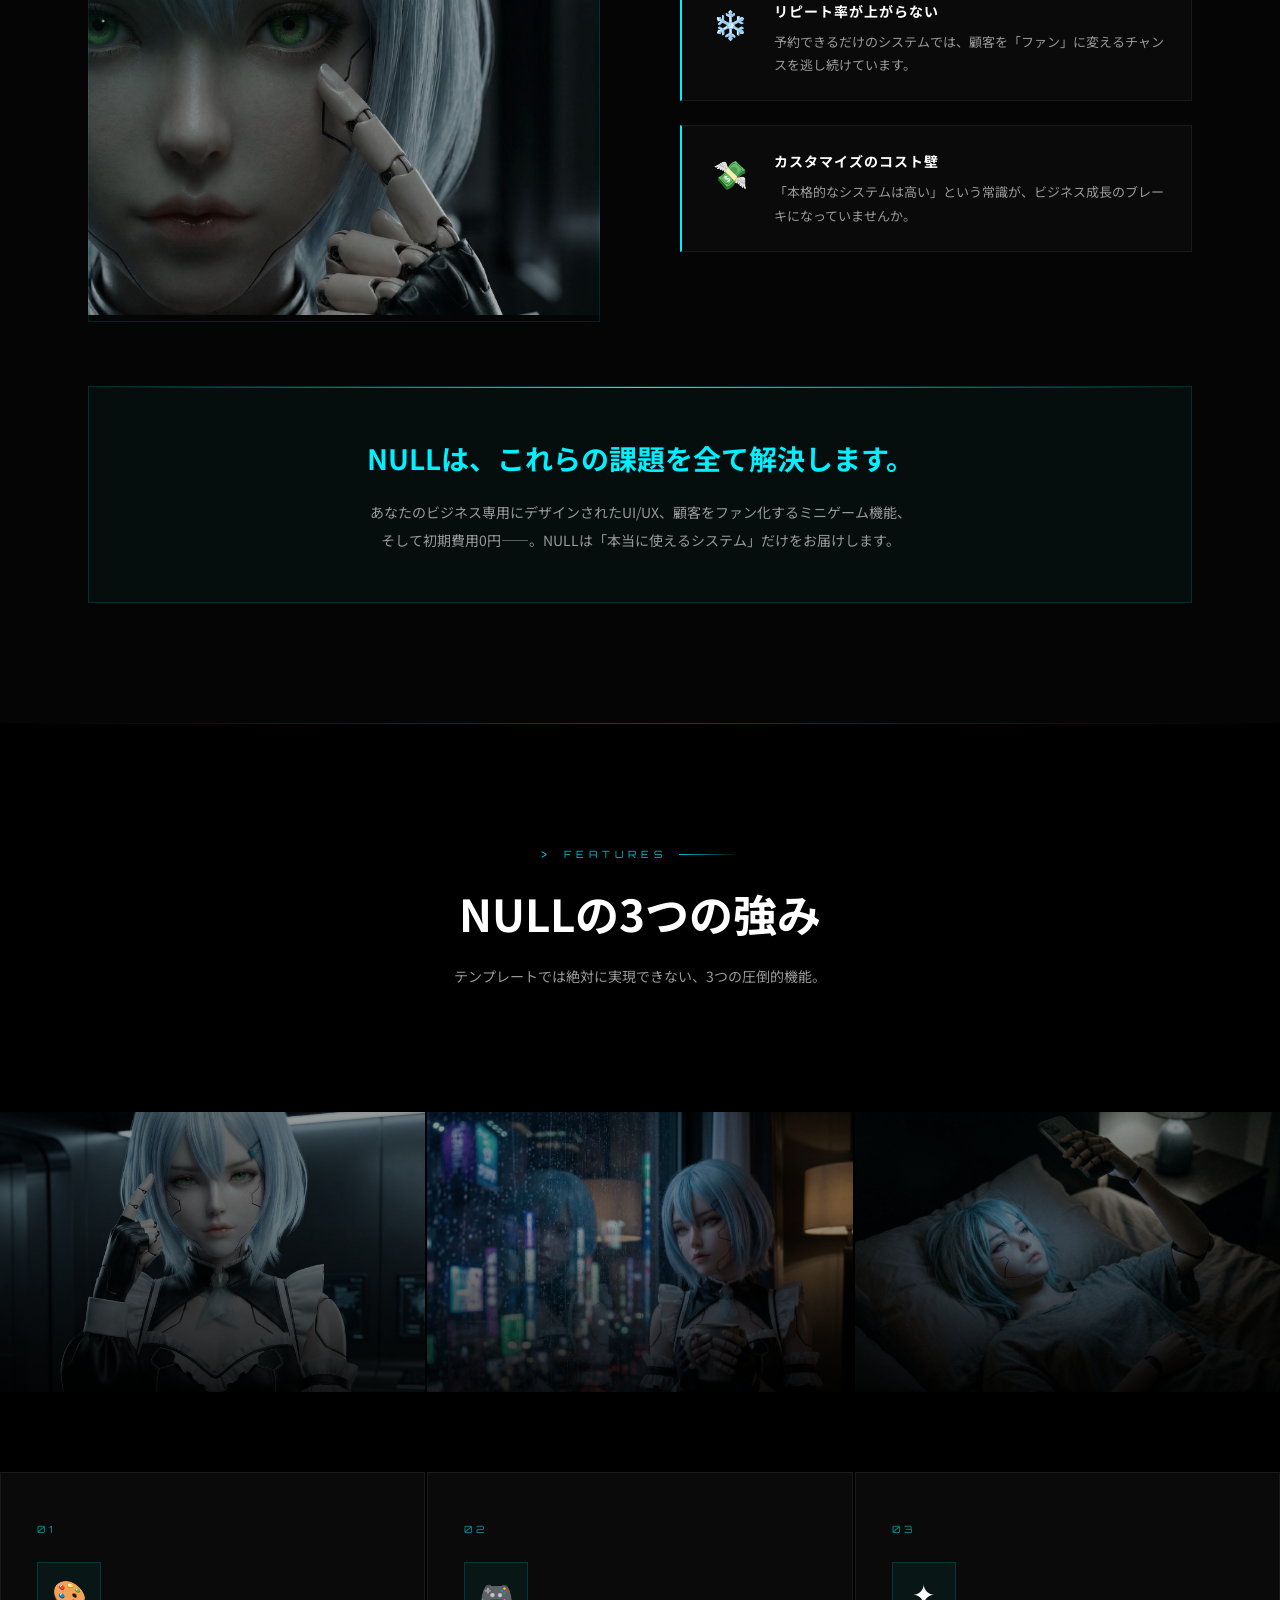
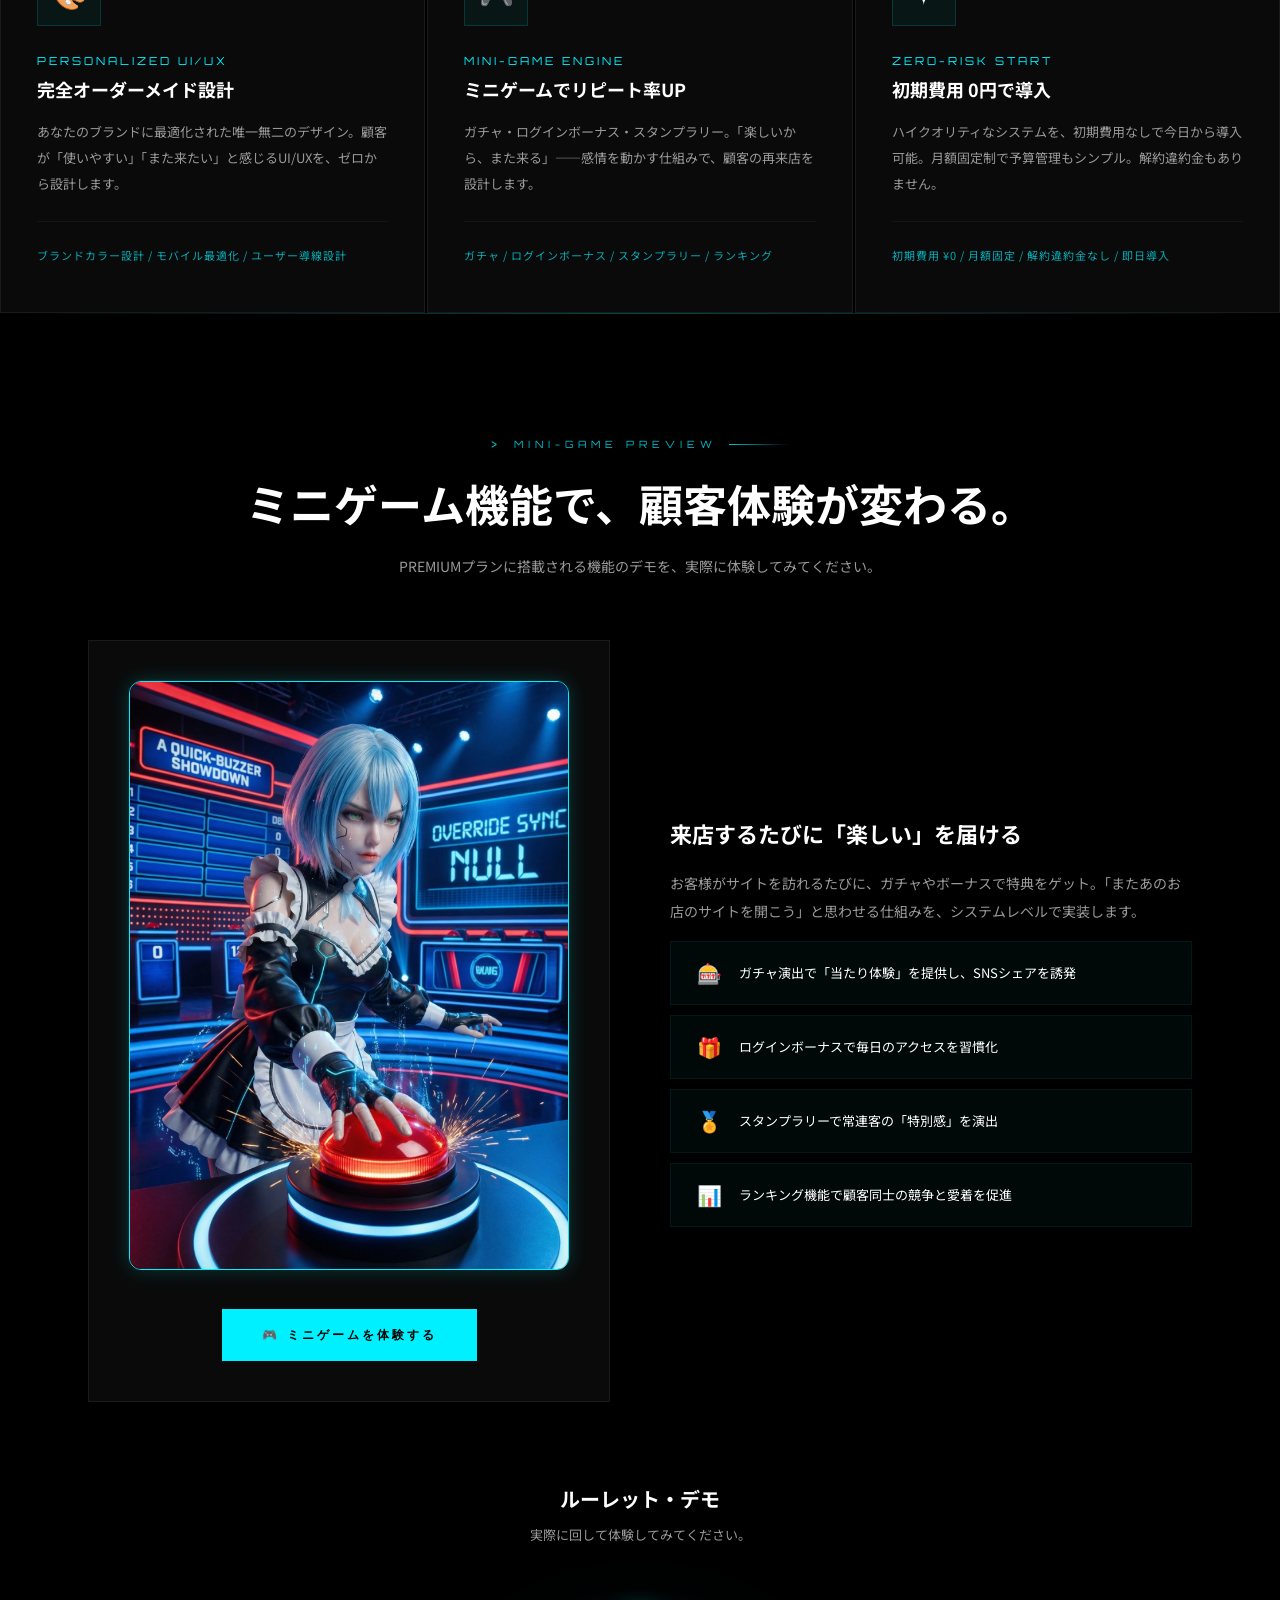
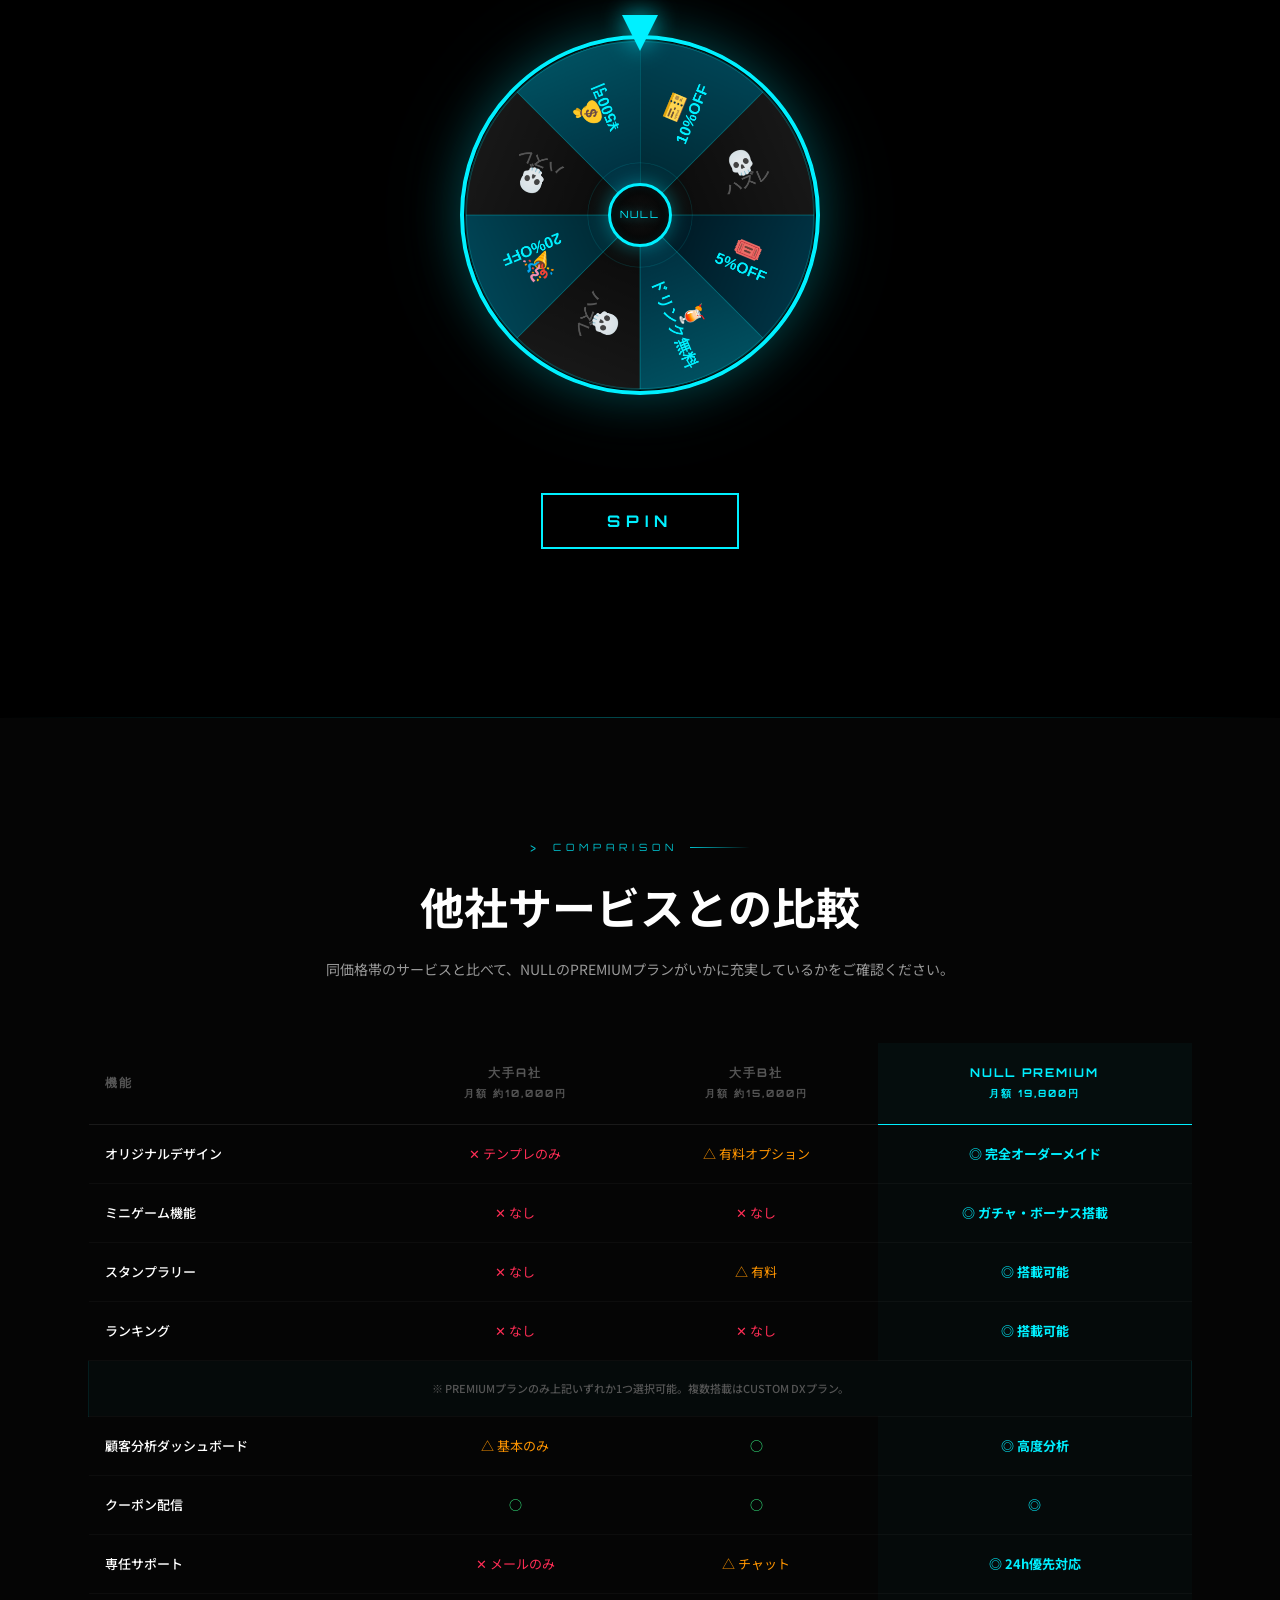
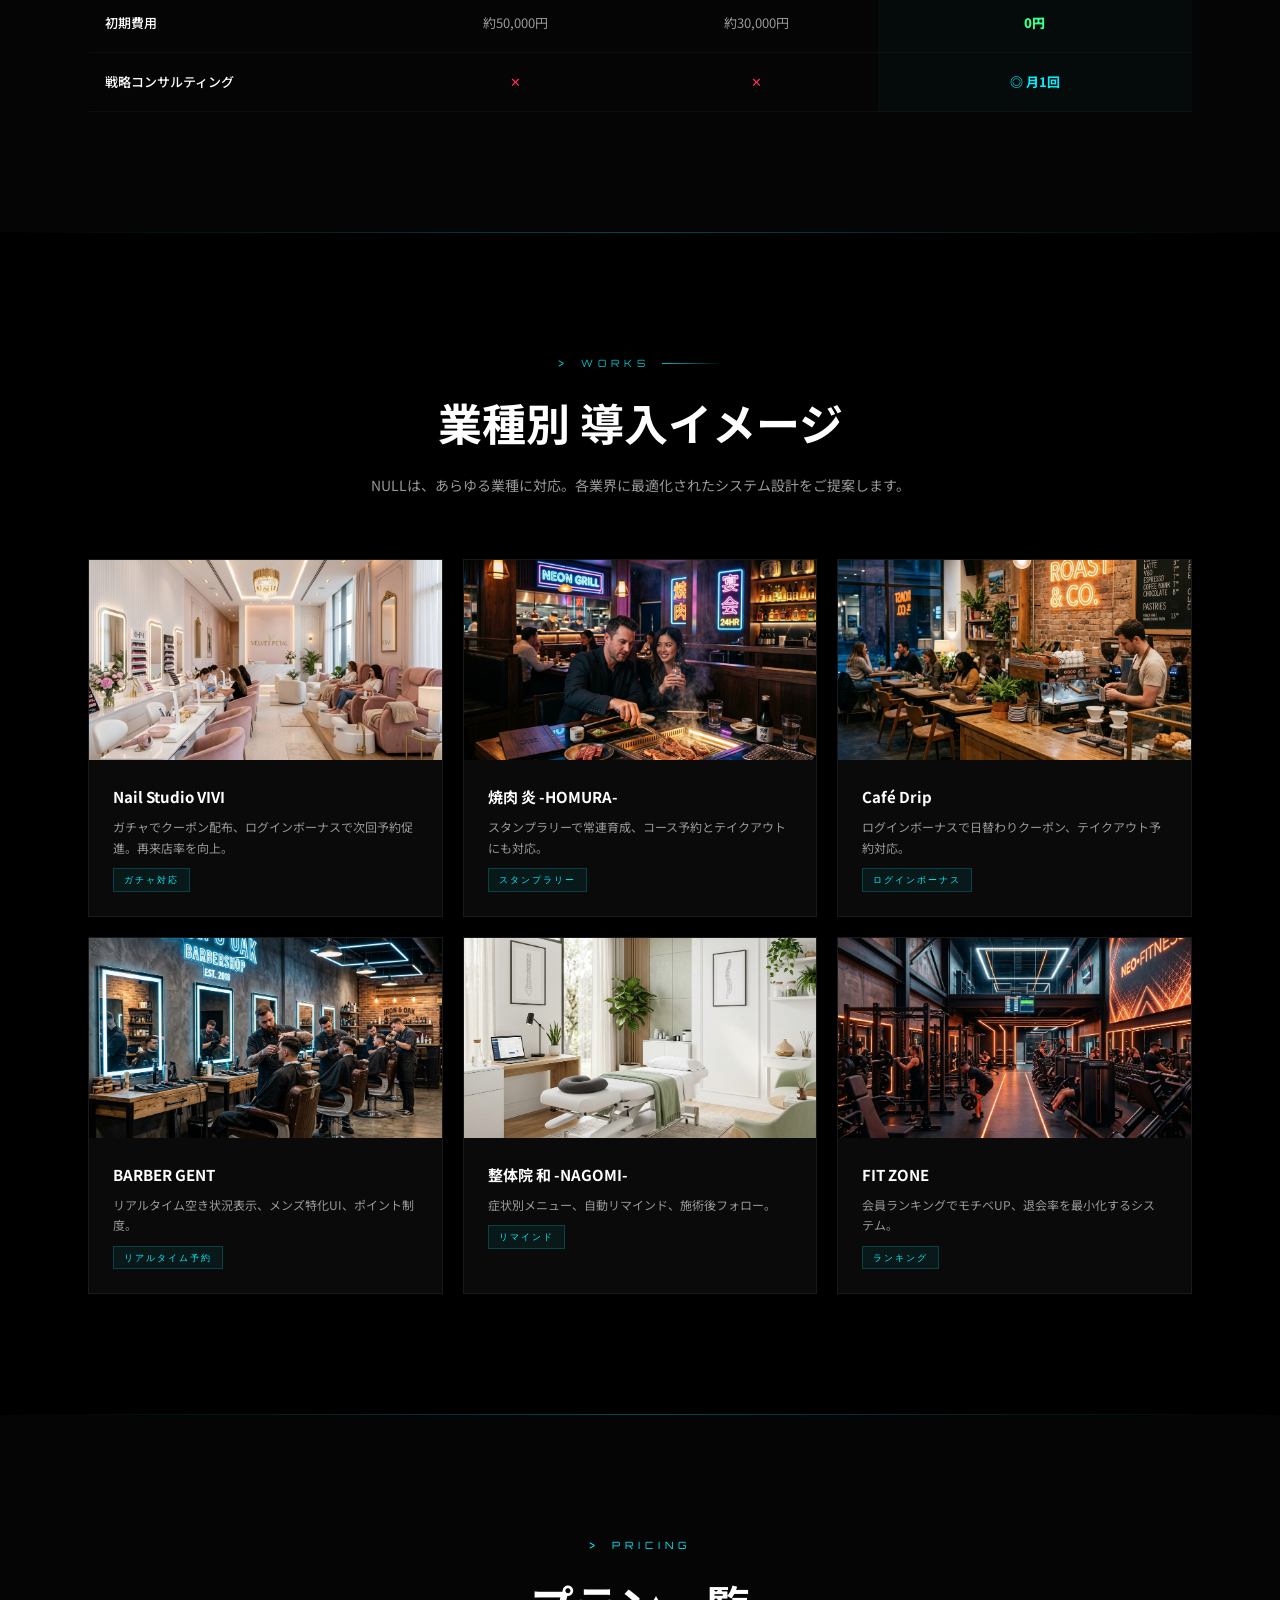
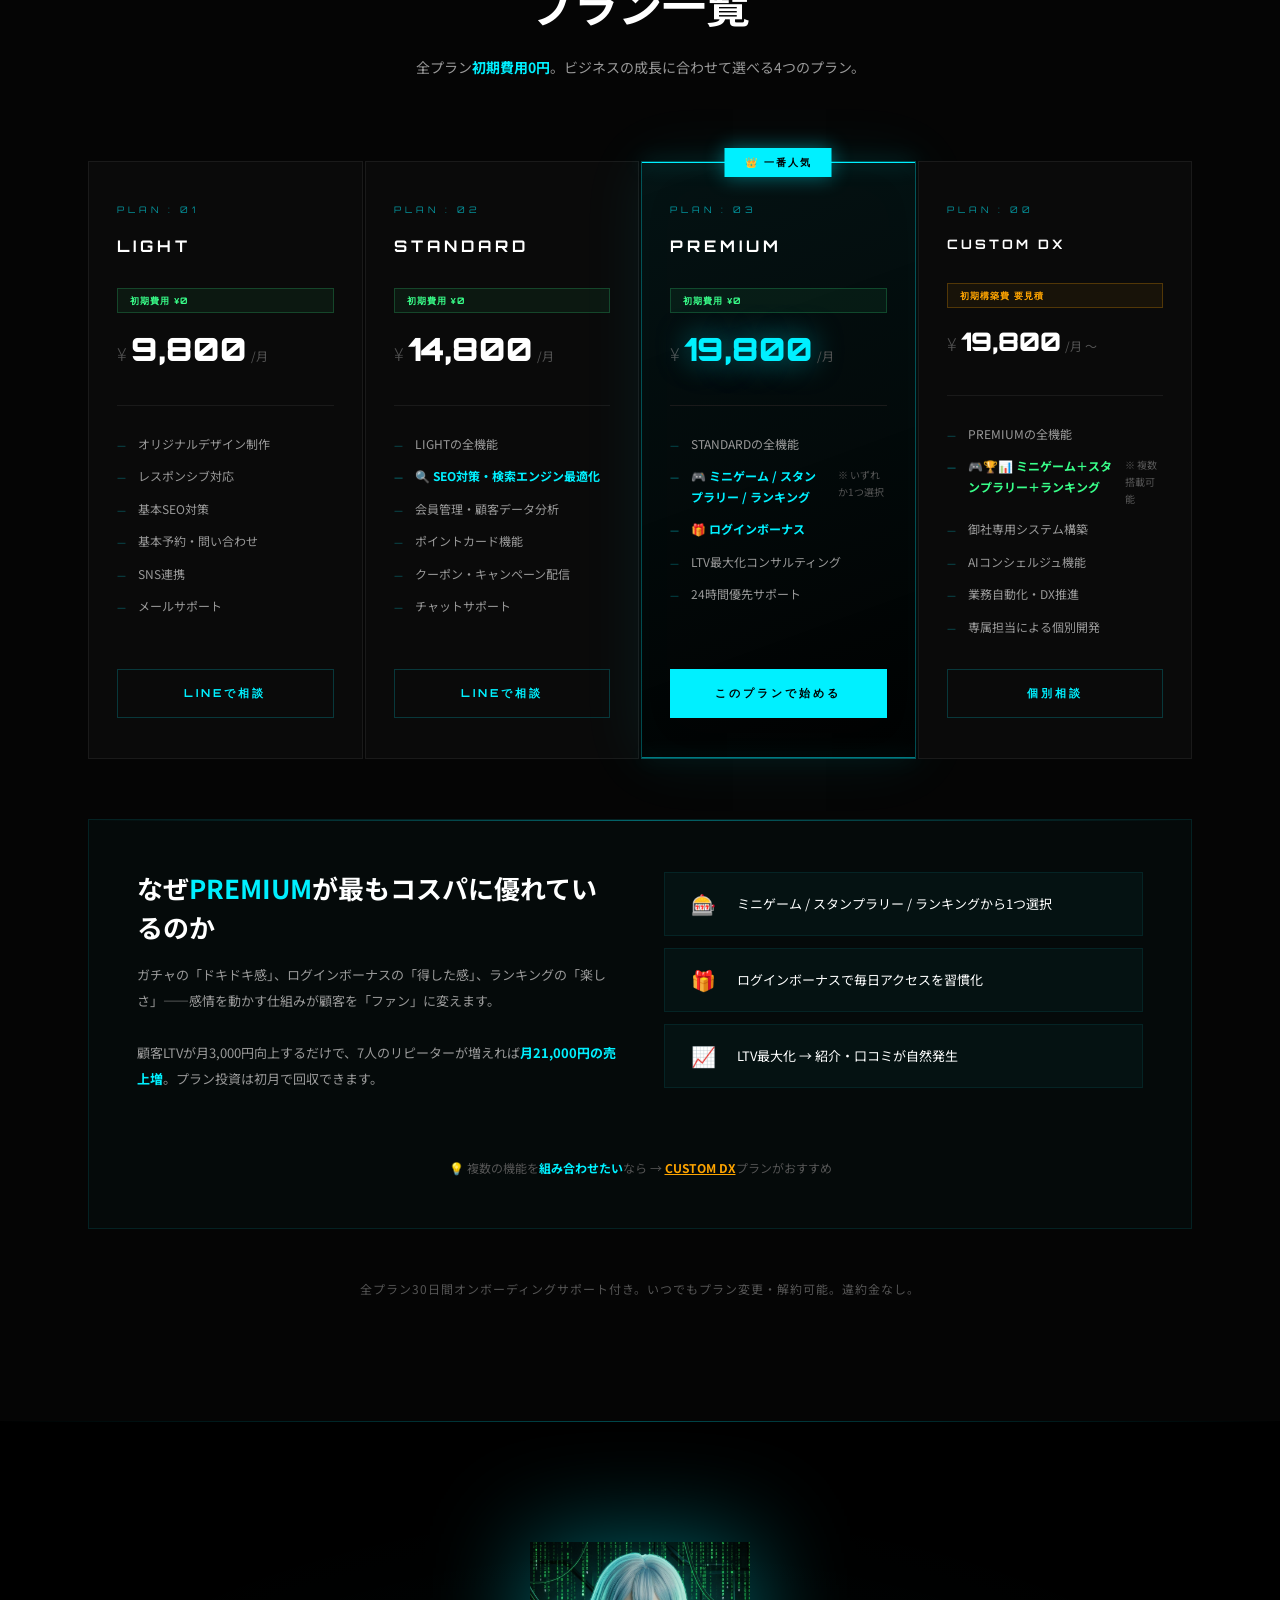
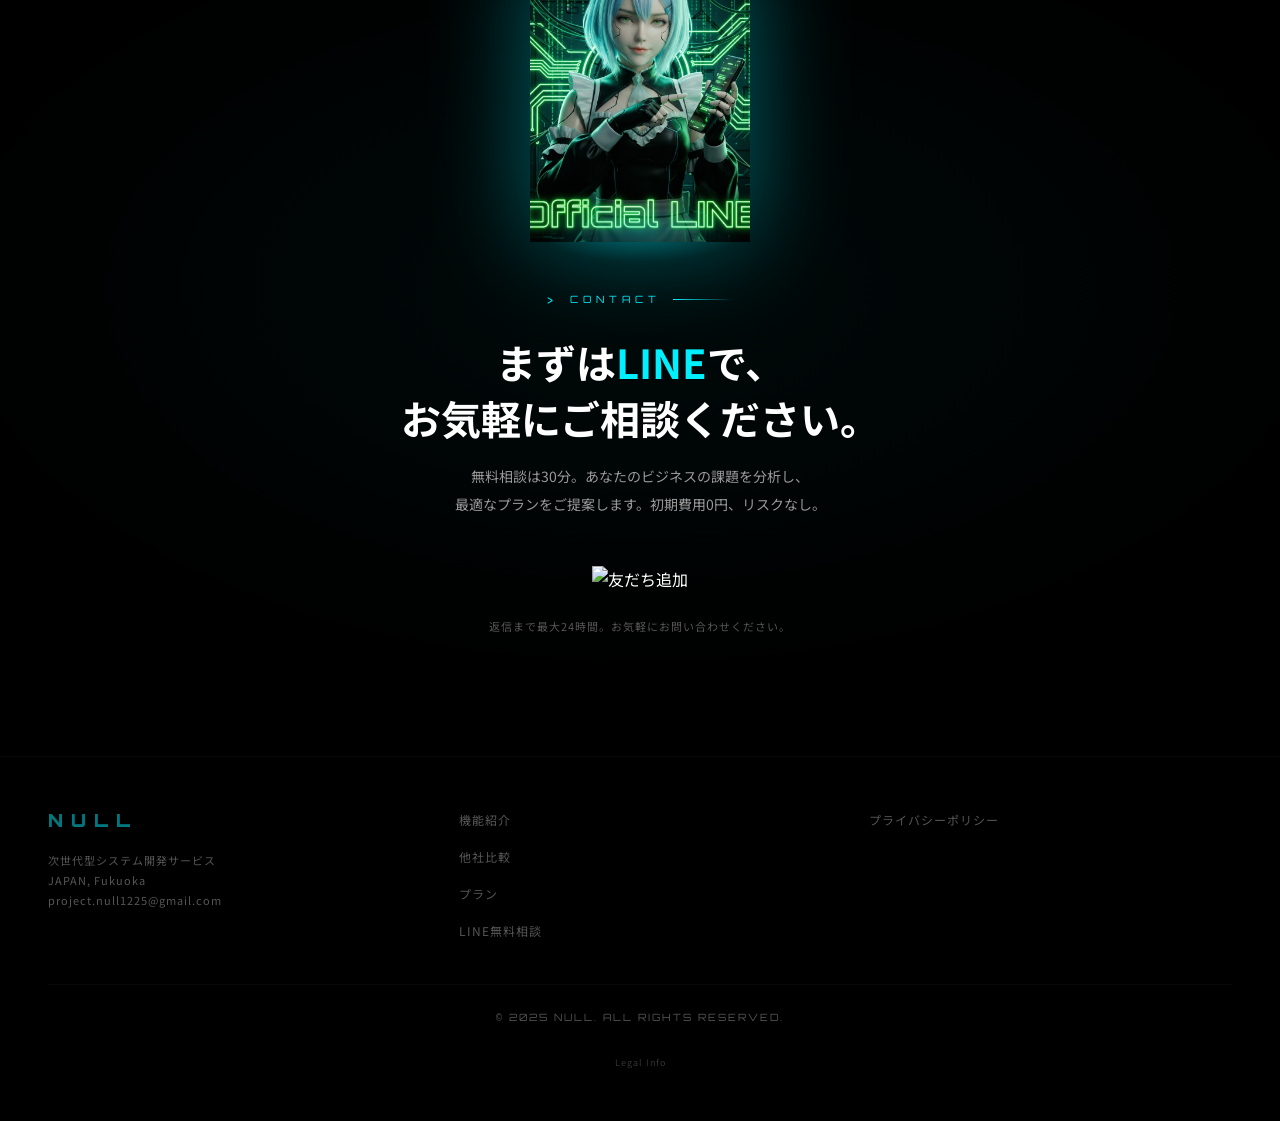
==== commit e57ea89b: "feat: サイト全面リニューアル — サイバーパンクUI刷新、ルーレットミニゲーム、legal.html追加 - Hero: 新コピー「既成概念をゼロ（NULL）にする。完璧な奉仕、ここから。」 -" ====
--- a/index.html
+++ b/index.html
@@ -7,7 +7,7 @@
   <meta name="description" content="NULLは、お客様のビジネスに最適化されたシステムを初期費用0円で提供する次世代型開発サービスです。パーソナライズUI/UX、ミニゲーム機能でリピート率を最大化。">
   <meta name="keywords" content="システム開発,ホームページ制作,初期費用0円,ミニゲーム,ガチャ,リピート率,福岡,NULL">
   <meta property="og:title" content="NULL（ヌル） | 次世代システム開発サービス">
-  <meta property="og:description" content="初期費用0円。顧客を「ファン」に変えるミニゲーム搭載の完全オーダーメイドシステム開発。">
+  <meta property="og:description" content="既成概念をゼロ（NULL）にする。完璧な奉仕、ここから。初期費用0円の次世代システム開発。">
   <meta property="og:type" content="website">
   <meta property="og:locale" content="ja_JP">
   <meta name="twitter:card" content="summary_large_image">
@@ -23,27 +23,29 @@
 <nav>
   <a href="#" class="nav-logo">NULL</a>
   <ul class="nav-links">
-    <li><a href="#problem">課題と解決</a></li>
-    <li><a href="#features">機能</a></li>
-    <li><a href="#comparison">他社比較</a></li>
-    <li><a href="#pricing">プラン</a></li>
+    <li><a href="#problem">Problem</a></li>
+    <li><a href="#features">Features</a></li>
+    <li><a href="#demo">Demo</a></li>
+    <li><a href="#pricing">Pricing</a></li>
   </ul>
-  <a href="https://lin.ee/udlaPc4" class="nav-cta" id="nav-line-btn">LINE無料相談</a>
+  <a href="https://lin.ee/udlaPc4" class="nav-cta" id="nav-line-btn">LINE相談</a>
 </nav>
 
-<!-- HERO -->
+<!-- ============================================================
+     HERO
+     ============================================================ -->
 <section id="hero">
   <div class="hero-bg"></div>
   <div class="hero-grid-lines"></div>
   <div class="hero-content">
     <div class="hero-badge">NEXT-GEN SYSTEM DEVELOPMENT</div>
     <h1 class="hero-title">
-      <span class="hero-title-sub">あなたのビジネスを、次のステージへ。</span>
+      <span class="hero-title-sub">既成概念をゼロにする。</span>
       <span class="hero-title-null">NULL</span>
     </h1>
-    <p class="hero-sub">— 次世代型システム開発サービス</p>
+    <p class="hero-sub">— SYSTEM DEVELOPMENT SERVICE</p>
     <p class="hero-catchcopy">
-      顧客を「ファン」に変える、<br>完全オーダーメイドのシステム開発。
+      完璧な奉仕、ここから。<br>顧客を「ファン」に変える、完全オーダーメイドのシステム開発。
     </p>
     <p class="hero-desc">
       大手テンプレートシステムでは実現できない、あなたのビジネス専用のUI/UXと<br>
@@ -61,18 +63,20 @@
         <svg width="20" height="20" viewBox="0 0 24 24" fill="currentColor"><path d="M19.365 9.863c.349 0 .63.285.63.631 0 .345-.281.63-.63.63H17.61v1.125h1.755c.349 0 .63.283.63.63 0 .344-.281.629-.63.629h-2.386c-.345 0-.627-.285-.627-.629V8.108c0-.345.282-.63.63-.63h2.386c.346 0 .627.285.627.63 0 .349-.281.63-.63.63H17.61v1.125h1.755zm-3.855 3.016c0 .27-.174.51-.432.596-.064.021-.133.031-.199.031-.211 0-.391-.09-.51-.25l-2.443-3.317v2.94c0 .344-.279.629-.631.629-.346 0-.626-.285-.626-.629V8.108c0-.27.173-.51.43-.595.06-.023.136-.033.194-.033.195 0 .375.104.495.254l2.462 3.33V8.108c0-.345.282-.63.63-.63.345 0 .63.285.63.63v4.771zm-5.741 0c0 .344-.282.629-.631.629-.345 0-.627-.285-.627-.629V8.108c0-.345.282-.63.63-.63.346 0 .628.285.628.63v4.771zm-2.466.629H4.917c-.345 0-.63-.285-.63-.629V8.108c0-.345.285-.63.63-.63.348 0 .63.285.63.63v4.141h1.756c.348 0 .629.283.629.63 0 .344-.282.629-.629.629M24 10.314C24 4.943 18.615.572 12 .572S0 4.943 0 10.314c0 4.811 4.27 8.842 10.035 9.608.391.082.923.258 1.058.59.12.301.079.766.038 1.08l-.164 1.02c-.045.301-.24 1.186 1.049.645 1.291-.539 6.916-4.078 9.436-6.975C23.176 14.393 24 12.458 24 10.314"/></svg>
         LINE無料相談
       </a>
-      <a href="#pricing" class="btn-secondary" id="hero-plan-btn">プランを見る</a>
+      <a href="#pricing" class="btn-secondary" id="hero-plan-btn">PLAN</a>
     </div>
   </div>
   <div class="hero-image-wrap">
-    <img src="assets/profile_closeup.jpg" alt="NULL — システム開発アシスタント" loading="eager">
+    <img src="assets/profile_closeup.jpg" alt="NULL — サイバーメイド・システム開発アシスタント" loading="eager">
     <div class="hero-image-glow"></div>
   </div>
 </section>
 
 <div class="neon-line-h"></div>
 
-<!-- PROBLEM & SOLUTION -->
+<!-- ============================================================
+     PROBLEM & SOLUTION
+     ============================================================ -->
 <section id="problem">
   <div class="section-inner">
     <div class="section-label">PROBLEM & SOLUTION</div>
@@ -109,7 +113,9 @@
 
 <div class="neon-line-h"></div>
 
-<!-- FEATURES -->
+<!-- ============================================================
+     FEATURES
+     ============================================================ -->
 <section id="features">
   <div class="section-inner">
     <div class="section-label">FEATURES</div>
@@ -148,7 +154,9 @@
 
 <div class="neon-line-h"></div>
 
-<!-- DEMO: ミニゲーム機能プレビュー -->
+<!-- ============================================================
+     DEMO: ミニゲーム機能プレビュー
+     ============================================================ -->
 <section id="demo">
   <div class="section-inner">
     <div class="section-label">MINI-GAME PREVIEW</div>
@@ -156,7 +164,7 @@
     <p class="section-desc fade-up stagger-1">PREMIUMプランに搭載される機能のデモを、実際に体験してみてください。</p>
     <div class="demo-grid">
       <div class="demo-visual fade-up" style="text-align:center">
-        <img src="assets/override_sync_game.jpg" alt="NULLミニゲーム機能" style="width:100%;max-width:500px;border:1px solid var(--neon-blue);border-radius:12px;box-shadow:0 0 20px rgba(0,212,255,0.2)">
+        <img src="assets/override_sync_game.jpg" alt="NULLミニゲーム機能" style="width:100%;max-width:500px;border:1px solid var(--neon-blue);border-radius:12px;box-shadow:0 0 20px rgba(0,240,255,0.2)">
         <a href="https://project-null-01.github.io/OVERRIDE_SYNC/" target="_blank" class="btn-primary" style="margin-top:32px;display:inline-block">🎮 ミニゲームを体験する</a>
       </div>
       <div class="demo-info fade-up stagger-2">
@@ -170,12 +178,31 @@
         </ul>
       </div>
     </div>
+
+    <!-- Inline Roulette Demo -->
+    <div style="margin-top:80px;text-align:center">
+      <h3 class="fade-up" style="font-size:20px;color:var(--white);margin-bottom:8px">ルーレット・デモ</h3>
+      <p class="fade-up stagger-1" style="font-size:13px;color:var(--text-secondary);margin-bottom:40px">実際に回して体験してみてください。</p>
+      <div class="roulette-container fade-up stagger-2">
+        <div class="roulette-wheel-wrap">
+          <div class="roulette-pointer"></div>
+          <div class="roulette-wheel" id="rouletteWheel">
+            <canvas id="rouletteCanvas" width="560" height="560"></canvas>
+          </div>
+          <div class="roulette-center">NULL</div>
+        </div>
+        <div class="roulette-result" id="rouletteResult">&nbsp;</div>
+        <button class="roulette-btn" id="rouletteSpin" onclick="spinRoulette()">SPIN</button>
+      </div>
+    </div>
   </div>
 </section>
 
 <div class="neon-line-h"></div>
 
-<!-- COMPARISON -->
+<!-- ============================================================
+     COMPARISON
+     ============================================================ -->
 <section id="comparison">
   <div class="section-inner">
     <div class="section-label">COMPARISON</div>
@@ -195,7 +222,7 @@
         <tr><td>ミニゲーム機能</td><td class="cross">✕ なし</td><td class="cross">✕ なし</td><td class="highlight check">◎ ガチャ・ボーナス搭載</td></tr>
         <tr><td>スタンプラリー</td><td class="cross">✕ なし</td><td class="partial">△ 有料</td><td class="highlight check">◎ 搭載可能</td></tr>
         <tr><td>ランキング</td><td class="cross">✕ なし</td><td class="cross">✕ なし</td><td class="highlight check">◎ 搭載可能</td></tr>
-        <tr><td colspan="4" style="text-align:center;font-size:12px;color:var(--text-muted);background:rgba(0,212,255,0.03);border-left:1px solid rgba(0,212,255,0.15);border-right:1px solid rgba(0,212,255,0.15)">※ STANDARD・PREMIUMはいずれか1つ選択。複数搭載はCUSTOM DX以上。</td></tr>
+        <tr><td colspan="4" style="text-align:center;font-size:11px;color:var(--text-muted);background:rgba(0,240,255,0.02);border-left:1px solid rgba(0,240,255,0.1);border-right:1px solid rgba(0,240,255,0.1)">※ PREMIUMプランのみ上記いずれか1つ選択可能。複数搭載はCUSTOM DXプラン。</td></tr>
         <tr><td>顧客分析ダッシュボード</td><td class="partial">△ 基本のみ</td><td class="check">○</td><td class="highlight check">◎ 高度分析</td></tr>
         <tr><td>クーポン配信</td><td class="check">○</td><td class="check">○</td><td class="highlight check">◎</td></tr>
         <tr><td>専任サポート</td><td class="cross">✕ メールのみ</td><td class="partial">△ チャット</td><td class="highlight check">◎ 24h優先対応</td></tr>
@@ -208,7 +235,9 @@
 
 <div class="neon-line-h"></div>
 
-<!-- TEMPLATES -->
+<!-- ============================================================
+     TEMPLATES
+     ============================================================ -->
 <section id="templates">
   <div class="section-inner">
     <div class="section-label">WORKS</div>
@@ -269,7 +298,9 @@
 
 <div class="neon-line-h"></div>
 
-<!-- PRICING -->
+<!-- ============================================================
+     PRICING
+     ============================================================ -->
 <section id="pricing">
   <div class="section-inner">
     <div class="pricing-header">
@@ -290,6 +321,7 @@
         <ul class="pricing-features">
           <li>オリジナルデザイン制作</li>
           <li>レスポンシブ対応</li>
+          <li>基本SEO対策</li>
           <li>基本予約・問い合わせ</li>
           <li>SNS連携</li>
           <li>メールサポート</li>
@@ -305,6 +337,7 @@
         <div class="pricing-divider"></div>
         <ul class="pricing-features">
           <li>LIGHTの全機能</li>
+          <li style="color:var(--neon-blue);font-weight:700">🔍 SEO対策・検索エンジン最適化</li>
           <li>会員管理・顧客データ分析</li>
           <li>ポイントカード機能</li>
           <li>クーポン・キャンペーン配信</li>
@@ -312,7 +345,7 @@
         </ul>
         <a href="https://lin.ee/udlaPc4" class="pricing-cta">LINEで相談</a>
       </div>
-      <!-- PREMIUM -->
+      <!-- PREMIUM 👑 -->
       <div class="pricing-card featured fade-up stagger-3">
         <div class="pricing-recommend">👑 一番人気</div>
         <div class="pricing-plan-id">PLAN : 03</div>
@@ -329,12 +362,12 @@
         </ul>
         <a href="https://lin.ee/udlaPc4" class="pricing-cta">このプランで始める</a>
       </div>
-      <!-- CUSTOM -->
+      <!-- CUSTOM DX -->
       <div class="pricing-card fade-up stagger-4">
         <div class="pricing-plan-id">PLAN : 00</div>
-        <div class="pricing-plan-name" style="font-size:14px;letter-spacing:2px">CUSTOM DX</div>
-        <div class="pricing-price-init" style="background:rgba(255,165,0,0.1);border-color:rgba(255,165,0,0.4);color:orange">初期構築費 要見積</div>
-        <div class="pricing-price"><span class="price-currency">¥</span><span class="price-value" style="font-size:clamp(24px,2vw,32px)">19,800</span><span class="price-unit">/月 〜</span></div>
+        <div class="pricing-plan-name" style="font-size:13px;letter-spacing:3px">CUSTOM DX</div>
+        <div class="pricing-price-init" style="background:rgba(255,165,0,0.06);border-color:rgba(255,165,0,0.25);color:orange">初期構築費 要見積</div>
+        <div class="pricing-price"><span class="price-currency">¥</span><span class="price-value" style="font-size:clamp(22px,2vw,30px)">19,800</span><span class="price-unit">/月 〜</span></div>
         <div class="pricing-divider"></div>
         <ul class="pricing-features">
           <li>PREMIUMの全機能</li>
@@ -358,7 +391,7 @@
         <li><span class="pf-icon">🎁</span>ログインボーナスで毎日アクセスを習慣化</li>
         <li><span class="pf-icon">📈</span>LTV最大化 → 紹介・口コミが自然発生</li>
       </ul>
-      <p style="margin-top:16px;font-size:13px;color:var(--text-muted);text-align:center">💡 複数の機能を<strong style="color:var(--neon-blue)">組み合わせたい</strong>なら → <a href="#pricing" style="color:orange;font-weight:700;text-decoration:underline">CUSTOM DX</a>プランがおすすめ</p>
+      <p style="margin-top:16px;font-size:12px;color:var(--text-muted);text-align:center;grid-column:1/-1">💡 複数の機能を<strong style="color:var(--neon-blue)">組み合わせたい</strong>なら → <a href="#pricing" style="color:orange;font-weight:700;text-decoration:underline">CUSTOM DX</a>プランがおすすめ</p>
     </div>
     <p class="pricing-note">全プラン30日間オンボーディングサポート付き。いつでもプラン変更・解約可能。違約金なし。</p>
   </div>
@@ -366,7 +399,9 @@
 
 <div class="neon-line-h"></div>
 
-<!-- CTA -->
+<!-- ============================================================
+     CTA
+     ============================================================ -->
 <section id="cta">
   <div class="cta-bg"></div>
   <div class="cta-inner">
@@ -384,12 +419,14 @@
   </div>
 </section>
 
-<!-- FOOTER -->
+<!-- ============================================================
+     FOOTER
+     ============================================================ -->
 <footer>
   <div class="footer-inner" style="max-width:1200px;margin:0 auto">
     <div>
       <div class="footer-logo">NULL</div>
-      <p style="font-size:12px;color:var(--text-muted);line-height:1.8">
+      <p style="font-size:11px;color:var(--text-muted);line-height:1.8;letter-spacing:1px">
         次世代型システム開発サービス<br>
         JAPAN, Fukuoka<br>
         project.null1225@gmail.com
@@ -406,18 +443,213 @@
     <div>
       <ul class="footer-links">
         <li><a href="privacy.html">プライバシーポリシー</a></li>
-        <li><a href="tokushoho.html">特定商取引法に基づく表記</a></li>
       </ul>
     </div>
   </div>
   <div class="footer-copy">© 2025 NULL. ALL RIGHTS RESERVED.</div>
+  <!-- Stealth Legal Link -->
+  <div class="footer-legal-stealth">
+    <a href="legal.html">Legal Info</a>
+  </div>
 </footer>
 
+<!-- ============================================================
+     SCRIPTS
+     ============================================================ -->
 <script>
+/* ---- Intersection Observer (Fade-up) ---- */
 const observer = new IntersectionObserver(entries => {
-  entries.forEach(e => { if(e.isIntersecting) e.target.classList.add('visible'); });
-}, {threshold:0.1});
+  entries.forEach(e => { if (e.isIntersecting) e.target.classList.add('visible'); });
+}, { threshold: 0.1 });
 document.querySelectorAll('.fade-up').forEach(el => observer.observe(el));
+
+/* ---- Roulette Mini-Game — Canvas Animation (no CSS transform) ---- */
+(function() {
+  var prizes = [
+    { label: '10%OFF',     bg1: '#004455', bg2: '#002a35', text: '#00F0FF', icon: '🎫' },
+    { label: 'ハズレ',      bg1: '#181818', bg2: '#0c0c0c', text: '#555',    icon: '💀' },
+    { label: '5%OFF',      bg1: '#003344', bg2: '#001a25', text: '#00F0FF', icon: '🎟️' },
+    { label: 'ドリンク無料', bg1: '#005060', bg2: '#003040', text: '#00F0FF', icon: '🍹' },
+    { label: 'ハズレ',      bg1: '#181818', bg2: '#0c0c0c', text: '#555',    icon: '💀' },
+    { label: '20%OFF',     bg1: '#004455', bg2: '#002a35', text: '#00F0FF', icon: '🎉' },
+    { label: 'ハズレ',      bg1: '#181818', bg2: '#0c0c0c', text: '#555',    icon: '💀' },
+    { label: '¥500引',     bg1: '#005060', bg2: '#003040', text: '#00F0FF', icon: '💰' },
+  ];
+
+  var canvas = document.getElementById('rouletteCanvas');
+  if (!canvas) return;
+  var ctx = canvas.getContext('2d');
+  var resultEl = document.getElementById('rouletteResult');
+  var btnEl = document.getElementById('rouletteSpin');
+
+  var N = prizes.length;
+  var ARC = (2 * Math.PI) / N;
+  var SIZE = 720;
+  canvas.width = SIZE;
+  canvas.height = SIZE;
+
+  /* Remove CSS transition from wheel — we animate via canvas */
+  var wheelEl = document.getElementById('rouletteWheel');
+  if (wheelEl) wheelEl.style.transition = 'none';
+
+  var angle = 0;   // current rotation in radians
+  var busy = false;
+
+  function drawWheel(rotation) {
+    var cx = SIZE / 2, cy = SIZE / 2, R = SIZE / 2 - 4;
+    ctx.clearRect(0, 0, SIZE, SIZE);
+
+    for (var i = 0; i < N; i++) {
+      var a0 = rotation + i * ARC - Math.PI / 2;
+      var a1 = a0 + ARC;
+      var mid = a0 + ARC / 2;
+
+      /* Gradient fill */
+      var g = ctx.createLinearGradient(
+        cx + Math.cos(mid) * R * 0.2, cy + Math.sin(mid) * R * 0.2,
+        cx + Math.cos(mid) * R, cy + Math.sin(mid) * R
+      );
+      g.addColorStop(0, prizes[i].bg2);
+      g.addColorStop(1, prizes[i].bg1);
+
+      ctx.beginPath();
+      ctx.moveTo(cx, cy);
+      ctx.arc(cx, cy, R, a0, a1);
+      ctx.closePath();
+      ctx.fillStyle = g;
+      ctx.fill();
+
+      /* Divider */
+      ctx.beginPath();
+      ctx.moveTo(cx, cy);
+      ctx.lineTo(cx + Math.cos(a0) * R, cy + Math.sin(a0) * R);
+      ctx.strokeStyle = 'rgba(0,240,255,0.3)';
+      ctx.lineWidth = 2;
+      ctx.stroke();
+
+      /* Icon + Label */
+      ctx.save();
+      ctx.translate(cx, cy);
+      ctx.rotate(mid);
+      ctx.textAlign = 'center';
+      ctx.textBaseline = 'middle';
+      ctx.font = '48px sans-serif';
+      ctx.fillText(prizes[i].icon, R * 0.65, -16);
+      ctx.font = 'bold 32px "Noto Sans JP", sans-serif';
+      ctx.fillStyle = prizes[i].text;
+      ctx.fillText(prizes[i].label, R * 0.65, 22);
+      ctx.restore();
+    }
+
+    /* Outer ring */
+    ctx.beginPath();
+    ctx.arc(cx, cy, R, 0, Math.PI * 2);
+    ctx.strokeStyle = 'rgba(0,240,255,0.2)';
+    ctx.lineWidth = 4;
+    ctx.stroke();
+
+    /* Inner ring */
+    ctx.beginPath();
+    ctx.arc(cx, cy, R * 0.30, 0, Math.PI * 2);
+    ctx.strokeStyle = 'rgba(0,240,255,0.1)';
+    ctx.lineWidth = 2;
+    ctx.stroke();
+  }
+
+  /* Initial draw */
+  drawWheel(0);
+
+  /*
+   * Determine which prize is at the top (pointer position).
+   * The pointer is at -PI/2 (12 o'clock).
+   * After adding rotation to each slice, prize[i] spans from:
+   *   rotation + i*ARC - PI/2  to  rotation + i*ARC + ARC - PI/2
+   * The pointer angle is -PI/2 (top).
+   * We need to find which slice contains this angle.
+   *
+   * Simplified: normalize angle, find which slice index the
+   * negative of the rotation lands in.
+   */
+  function getWinnerIndex(rot) {
+    /* Normalize rotation to [0, 2PI) */
+    var norm = rot % (2 * Math.PI);
+    if (norm < 0) norm += 2 * Math.PI;
+    /* The pointer is fixed at top. After rotating by `rot`, the
+       slice originally at the top has moved. The slice now at the top
+       had its zero-rotation position at angle -rot from the pointer.
+       So the winning index is: floor((2PI - norm) / ARC) % N */
+    var winner = Math.floor(((2 * Math.PI - norm) % (2 * Math.PI)) / ARC) % N;
+    return winner;
+  }
+
+  /* Easing: deceleration */
+  function easeOutCubic(t) {
+    return 1 - Math.pow(1 - t, 3);
+  }
+
+  window.spinRoulette = function() {
+    if (busy) return;
+    busy = true;
+    btnEl.disabled = true;
+    resultEl.className = 'roulette-result';
+    resultEl.innerHTML = '<span style="color:#666;font-size:14px;letter-spacing:2px">SPINNING...</span>';
+
+    /* Target: pick a random prize */
+    var target = Math.floor(Math.random() * N);
+
+    /* We need the wheel to stop with prize[target] under the pointer.
+       Prize[target] center is at index `target`, occupying from target*ARC to (target+1)*ARC.
+       The pointer is at the top (-PI/2).
+       For prize[target] center to be at top:
+         rotation + target*ARC + ARC/2 - PI/2 ≡ -PI/2  (mod 2PI)
+         rotation ≡ -(target*ARC + ARC/2)  (mod 2PI)
+         rotation = 2PI - (target * ARC + ARC/2)  (ensure positive)
+    */
+    var targetRot = (2 * Math.PI) - (target * ARC + ARC / 2);
+    /* Add random full spins (6-8) */
+    var totalSpin = (6 + Math.floor(Math.random() * 3)) * 2 * Math.PI + targetRot;
+    /* Small random offset within the slice for realism (±30% of half-slice) */
+    var jitter = (Math.random() - 0.5) * ARC * 0.3;
+    totalSpin += jitter;
+
+    var startAngle = angle;
+    var startTime = null;
+    var duration = 5000; /* 5 seconds */
+
+    function animate(timestamp) {
+      if (!startTime) startTime = timestamp;
+      var elapsed = timestamp - startTime;
+      var t = Math.min(elapsed / duration, 1);
+      var eased = easeOutCubic(t);
+
+      angle = startAngle + totalSpin * eased;
+      drawWheel(angle);
+
+      if (t < 1) {
+        requestAnimationFrame(animate);
+      } else {
+        /* Spin complete — read winner directly from final angle */
+        var winner = getWinnerIndex(angle);
+        busy = false;
+        btnEl.disabled = false;
+        var p = prizes[winner];
+        if (p.label === 'ハズレ') {
+          resultEl.innerHTML = '残念… また挑戦してね！';
+          resultEl.style.color = '#666';
+          resultEl.style.textShadow = 'none';
+          resultEl.className = 'roulette-result';
+        } else {
+          resultEl.innerHTML = '🎊 ' + p.icon + ' ' + p.label + ' GET!';
+          resultEl.style.color = '#00F0FF';
+          resultEl.style.textShadow = '0 0 30px rgba(0,240,255,0.7)';
+          resultEl.className = 'roulette-result win';
+        }
+      }
+    }
+
+    requestAnimationFrame(animate);
+  };
+})();
 </script>
 </body>
 </html>
--- a/style.css
+++ b/style.css
@@ -1,225 +1,1427 @@
+/* ============================================================
+   NULL — CYBERPUNK SYSTEM LOG DESIGN SYSTEM
+   Background: #000000 | Text: #FFFFFF | Accent: #00F0FF
+   ============================================================ */
+
 :root {
-  --neon-blue: #00d4ff;
+  --neon-blue: #00F0FF;
   --neon-green: #39ff8a;
-  --dark-bg: #040810;
-  --dark-surface: #080f1a;
-  --dark-card: #0a1422;
-  --dark-border: #0d2035;
-  --text-primary: #f0f8ff;
-  --text-secondary: #8ab4c8;
-  --text-muted: #4a6a7a;
-  --white: #ffffff;
-}
-* { margin:0; padding:0; box-sizing:border-box; }
-html { scroll-behavior:smooth; }
-body { background:var(--dark-bg); color:var(--text-primary); font-family:'Noto Sans JP','Inter',sans-serif; overflow-x:hidden; line-height:1.7; }
-::-webkit-scrollbar { width:4px; }
-::-webkit-scrollbar-track { background:var(--dark-bg); }
-::-webkit-scrollbar-thumb { background:var(--neon-blue); border-radius:2px; }
-a { color:inherit; text-decoration:none; }
-
-/* NAV */
-nav { position:fixed; top:0; left:0; right:0; z-index:1000; display:flex; align-items:center; justify-content:space-between; padding:16px 48px; background:rgba(4,8,16,0.88); backdrop-filter:blur(20px); border-bottom:1px solid rgba(0,212,255,0.1); }
-.nav-logo { font-family:'Orbitron',monospace; font-size:24px; font-weight:900; color:var(--neon-blue); letter-spacing:6px; text-shadow:0 0 20px rgba(0,212,255,0.5); }
-.nav-links { display:flex; gap:36px; list-style:none; }
-.nav-links a { color:var(--text-secondary); font-size:13px; letter-spacing:2px; transition:color 0.3s; font-weight:500; }
-.nav-links a:hover { color:var(--neon-blue); }
-.nav-cta { background:transparent; border:1px solid var(--neon-blue); color:var(--neon-blue); padding:10px 28px; font-size:13px; letter-spacing:2px; cursor:pointer; transition:all 0.3s; display:inline-block; }
-.nav-cta:hover { background:var(--neon-blue); color:var(--dark-bg); box-shadow:0 0 30px rgba(0,212,255,0.4); }
-
-/* HERO */
-#hero { min-height:100vh; display:grid; grid-template-columns:1fr 1fr; align-items:center; position:relative; overflow:hidden; padding-top:80px; }
-.hero-bg { position:absolute; inset:0; background:radial-gradient(ellipse 60% 80% at 80% 50%,rgba(0,212,255,0.06) 0%,transparent 70%),radial-gradient(ellipse 40% 60% at 20% 80%,rgba(57,255,138,0.03) 0%,transparent 60%),linear-gradient(180deg,#040810 0%,#060d18 100%); }
-.hero-grid-lines { position:absolute; inset:0; background-image:linear-gradient(rgba(0,212,255,0.03) 1px,transparent 1px),linear-gradient(90deg,rgba(0,212,255,0.03) 1px,transparent 1px); background-size:60px 60px; }
-.hero-content { position:relative; z-index:2; padding:80px 60px 80px 80px; }
-.hero-badge { display:inline-flex; align-items:center; gap:10px; background:rgba(0,212,255,0.08); border:1px solid rgba(0,212,255,0.3); padding:8px 20px; margin-bottom:32px; font-size:11px; letter-spacing:3px; color:var(--neon-blue); text-transform:uppercase; font-weight:500; }
-.hero-badge::before { content:''; width:6px; height:6px; background:var(--neon-blue); border-radius:50%; animation:pulse 2s infinite; }
-@keyframes pulse { 0%,100%{opacity:1;transform:scale(1)} 50%{opacity:0.4;transform:scale(0.8)} }
-.hero-title { font-family:'Orbitron',monospace; font-size:clamp(48px,5vw,72px); font-weight:900; line-height:1.1; margin-bottom:8px; color:var(--white); letter-spacing:4px; }
-.hero-title-sub { font-size:clamp(18px,2vw,26px); font-family:'Noto Sans JP',sans-serif; font-weight:300; color:var(--text-secondary); letter-spacing:4px; display:block; margin-bottom:8px; }
-.hero-title-null { color:var(--neon-blue); display:block; font-size:clamp(72px,8vw,110px); text-shadow:0 0 80px rgba(0,212,255,0.6),0 0 120px rgba(0,212,255,0.2); animation:glowPulse 3s ease-in-out infinite; }
-@keyframes glowPulse { 0%,100%{text-shadow:0 0 80px rgba(0,212,255,0.6),0 0 120px rgba(0,212,255,0.2)} 50%{text-shadow:0 0 100px rgba(0,212,255,0.9),0 0 160px rgba(0,212,255,0.4)} }
-.hero-sub { font-size:18px; color:var(--text-secondary); margin-bottom:20px; font-weight:300; letter-spacing:1px; }
-.hero-catchcopy { font-size:clamp(15px,1.8vw,20px); color:var(--text-primary); margin-bottom:12px; font-weight:500; line-height:1.8; border-left:3px solid var(--neon-blue); padding-left:20px; }
-.hero-desc { font-size:14px; color:var(--text-secondary); margin-bottom:40px; line-height:1.9; }
-.hero-zero-badge { display:inline-flex; align-items:center; gap:16px; background:rgba(0,212,255,0.05); border:1px solid rgba(0,212,255,0.2); padding:16px 28px; margin-bottom:40px; }
-.hero-zero-number { font-family:'Orbitron',monospace; font-size:36px; font-weight:900; color:var(--neon-blue); line-height:1; }
-.hero-zero-text { font-size:12px; color:var(--text-secondary); line-height:1.5; letter-spacing:1px; }
-.hero-zero-text strong { display:block; color:var(--text-primary); font-size:14px; margin-bottom:2px; }
-.hero-btns { display:flex; gap:16px; flex-wrap:wrap; }
-.hero-image-wrap { position:relative; z-index:2; display:flex; justify-content:center; align-items:flex-end; height:100vh; }
-.hero-image-wrap img { height:90vh; max-height:800px; width:auto; object-fit:contain; filter:drop-shadow(0 0 60px rgba(0,212,255,0.3)); animation:floatY 6s ease-in-out infinite; }
-@keyframes floatY { 0%,100%{transform:translateY(0)} 50%{transform:translateY(-12px)} }
-.hero-image-glow { position:absolute; bottom:0; left:50%; transform:translateX(-50%); width:400px; height:200px; background:radial-gradient(ellipse at center bottom,rgba(0,212,255,0.2) 0%,transparent 70%); pointer-events:none; }
-
-/* BUTTONS */
-.btn-primary { background:var(--neon-blue); color:var(--dark-bg); padding:16px 40px; font-family:'Noto Sans JP',sans-serif; font-size:14px; font-weight:700; letter-spacing:2px; border:none; cursor:pointer; transition:all 0.3s; display:inline-block; }
-.btn-primary:hover { box-shadow:0 0 40px rgba(0,212,255,0.5),0 0 80px rgba(0,212,255,0.2); transform:translateY(-2px); }
-.btn-secondary { background:transparent; color:var(--text-primary); padding:16px 40px; font-family:'Noto Sans JP',sans-serif; font-size:14px; font-weight:500; letter-spacing:2px; border:1px solid rgba(255,255,255,0.2); cursor:pointer; transition:all 0.3s; display:inline-block; }
-.btn-secondary:hover { border-color:var(--text-secondary); transform:translateY(-2px); }
-.btn-line { background:#06C755; color:#fff; padding:16px 40px; font-size:14px; font-weight:700; letter-spacing:2px; border:none; cursor:pointer; transition:all 0.3s; display:inline-flex; align-items:center; gap:10px; }
-.btn-line:hover { box-shadow:0 0 30px rgba(6,199,85,0.5); transform:translateY(-2px); }
-
-/* SECTIONS */
-section { position:relative; }
-.section-inner { max-width:1200px; margin:0 auto; padding:120px 48px; }
-.section-label { font-family:'Orbitron',monospace; font-size:11px; letter-spacing:4px; color:var(--neon-blue); text-transform:uppercase; margin-bottom:16px; display:flex; align-items:center; gap:12px; }
-.section-label::after { content:''; height:1px; width:60px; background:linear-gradient(90deg,var(--neon-blue),transparent); }
-.section-title { font-size:clamp(28px,3.5vw,44px); font-weight:700; line-height:1.3; margin-bottom:20px; color:var(--white); }
-.section-desc { font-size:15px; color:var(--text-secondary); line-height:1.9; max-width:640px; }
-.neon-line-h { height:1px; background:linear-gradient(90deg,transparent,var(--neon-blue),transparent); opacity:0.3; }
-
-/* PROBLEM */
-#problem { background:var(--dark-surface); }
-.problem-grid { display:grid; grid-template-columns:1fr 1fr; gap:80px; align-items:center; margin-top:80px; }
-.problem-image { position:relative; overflow:hidden; }
-.problem-image img { width:100%; height:560px; object-fit:cover; object-position:center 30%; filter:grayscale(20%); transition:filter 0.5s; }
-.problem-image:hover img { filter:grayscale(0%); }
-.problem-image-overlay { position:absolute; inset:0; background:linear-gradient(135deg,rgba(0,212,255,0.05) 0%,transparent 60%); border:1px solid rgba(0,212,255,0.15); }
-.problem-points { display:flex; flex-direction:column; gap:28px; }
-.problem-point { display:flex; gap:20px; padding:24px; background:var(--dark-card); border:1px solid var(--dark-border); border-left:3px solid var(--neon-blue); transition:all 0.3s; }
-.problem-point:hover { border-color:rgba(0,212,255,0.4); background:rgba(0,212,255,0.05); transform:translateX(4px); }
-.problem-icon { font-size:28px; flex-shrink:0; width:48px; text-align:center; }
-.problem-point-title { font-size:15px; font-weight:700; color:var(--text-primary); margin-bottom:6px; }
-.problem-point-text { font-size:13px; color:var(--text-secondary); line-height:1.7; }
-.solution-banner { margin-top:64px; padding:48px; background:linear-gradient(135deg,rgba(0,212,255,0.08) 0%,rgba(0,212,255,0.02) 100%); border:1px solid rgba(0,212,255,0.25); text-align:center; position:relative; overflow:hidden; }
-.solution-banner h3 { font-size:clamp(18px,2.5vw,28px); font-weight:700; color:var(--neon-blue); margin-bottom:16px; position:relative; }
-.solution-banner p { font-size:15px; color:var(--text-secondary); line-height:2; position:relative; }
-
-/* FEATURES */
-#features { background:var(--dark-bg); }
-.features-grid { display:grid; grid-template-columns:repeat(3,1fr); gap:2px; margin-top:80px; }
-.feature-card { background:var(--dark-card); padding:48px 36px; position:relative; overflow:hidden; transition:all 0.4s; border:1px solid var(--dark-border); }
-.feature-card::before { content:''; position:absolute; top:0; left:0; right:0; height:2px; background:linear-gradient(90deg,transparent,var(--neon-blue),transparent); opacity:0; transition:opacity 0.4s; }
-.feature-card:hover::before { opacity:1; }
-.feature-card:hover { background:rgba(0,212,255,0.05); transform:translateY(-4px); }
-.feature-number { font-family:'Orbitron',monospace; font-size:11px; letter-spacing:3px; color:var(--neon-blue); margin-bottom:24px; opacity:0.7; }
-.feature-icon-wrap { width:72px; height:72px; background:rgba(0,212,255,0.08); border:1px solid rgba(0,212,255,0.2); display:flex; align-items:center; justify-content:center; margin-bottom:28px; font-size:32px; }
-.feature-title { font-size:20px; font-weight:700; color:var(--white); margin-bottom:16px; line-height:1.4; }
-.feature-title span { display:block; font-size:13px; color:var(--neon-blue); font-family:'Orbitron',monospace; letter-spacing:2px; font-weight:400; margin-bottom:6px; }
-.feature-text { font-size:14px; color:var(--text-secondary); line-height:1.9; }
-.feature-detail { margin-top:24px; padding-top:24px; border-top:1px solid var(--dark-border); font-size:12px; color:var(--neon-blue); letter-spacing:1px; }
-.features-images { display:grid; grid-template-columns:repeat(3,1fr); gap:2px; margin-top:2px; }
-.feature-img-cell { height:280px; overflow:hidden; position:relative; }
-.feature-img-cell img { width:100%; height:100%; object-fit:cover; object-position:center 25%; transition:transform 0.6s; filter:brightness(0.7); }
-.feature-img-cell:hover img { transform:scale(1.05); filter:brightness(0.9); }
-.feature-img-overlay { position:absolute; inset:0; background:linear-gradient(0deg,rgba(4,8,16,0.8) 0%,transparent 60%); }
-
-/* DEMO (ミニゲームプレビュー) */
-#demo { background:var(--dark-bg); }
-.demo-grid { display:grid; grid-template-columns:1fr 1fr; gap:60px; align-items:center; margin-top:60px; }
-.demo-visual { background:var(--dark-card); border:1px solid var(--dark-border); padding:40px; text-align:center; position:relative; overflow:hidden; }
-.demo-visual img { width:100%; max-width:500px; border:1px solid var(--dark-border); }
-.demo-info h3 { font-size:24px; font-weight:700; margin-bottom:16px; color:var(--white); }
-.demo-info p { font-size:14px; color:var(--text-secondary); line-height:1.9; margin-bottom:16px; }
-.demo-features-list { list-style:none; display:flex; flex-direction:column; gap:12px; }
-.demo-features-list li { display:flex; align-items:center; gap:12px; font-size:14px; color:var(--text-primary); padding:14px 20px; background:rgba(0,212,255,0.04); border:1px solid rgba(0,212,255,0.1); }
-.demo-features-list li .df-icon { font-size:22px; width:36px; text-align:center; flex-shrink:0; }
-
-/* COMPARISON */
-#comparison { background:var(--dark-surface); }
-.compare-table { width:100%; border-collapse:collapse; margin-top:60px; }
-.compare-table thead th { padding:20px 16px; font-size:13px; letter-spacing:2px; color:var(--text-muted); text-align:center; border-bottom:2px solid var(--dark-border); }
-.compare-table thead th:first-child { text-align:left; }
-.compare-table thead th.highlight { color:var(--neon-blue); font-weight:700; background:rgba(0,212,255,0.05); border-bottom:2px solid var(--neon-blue); }
-.compare-table tbody td { padding:18px 16px; font-size:14px; color:var(--text-secondary); text-align:center; border-bottom:1px solid var(--dark-border); }
-.compare-table tbody td:first-child { text-align:left; color:var(--text-primary); font-weight:500; }
-.compare-table tbody td.highlight { background:rgba(0,212,255,0.03); color:var(--neon-blue); font-weight:700; }
-.compare-table .check { color:var(--neon-green); font-size:18px; }
-.compare-table .cross { color:#ff4060; font-size:18px; }
-.compare-table .partial { color:#ffaa00; font-size:14px; }
-
-/* TEMPLATES */
-#templates { background:var(--dark-bg); }
-.templates-grid { display:grid; grid-template-columns:repeat(3,1fr); gap:24px; margin-top:60px; }
-.template-card { background:var(--dark-card); border:1px solid var(--dark-border); overflow:hidden; transition:all 0.4s; cursor:pointer; }
-.template-card:hover { border-color:rgba(0,212,255,0.4); transform:translateY(-6px); box-shadow:0 12px 40px rgba(0,0,0,0.4); }
-.template-thumb { height:200px; background:var(--dark-surface); display:flex; align-items:center; justify-content:center; font-size:60px; position:relative; overflow:hidden; }
-.template-thumb-gradient { position:absolute; inset:0; }
-.template-info { padding:24px; }
-.template-info h4 { font-size:16px; font-weight:700; color:var(--white); margin-bottom:8px; }
-.template-info p { font-size:12px; color:var(--text-secondary); line-height:1.6; }
-.template-badge { display:inline-block; font-size:10px; padding:3px 10px; background:rgba(0,212,255,0.1); border:1px solid rgba(0,212,255,0.3); color:var(--neon-blue); letter-spacing:1px; margin-top:8px; }
-
-/* PRICING */
-#pricing { background:var(--dark-surface); }
-.pricing-header { text-align:center; margin-bottom:80px; }
-.pricing-header .section-label { justify-content:center; }
-.pricing-header .section-label::after { display:none; }
-.pricing-grid { display:grid; grid-template-columns:repeat(4,1fr); gap:2px; }
-.pricing-card { background:var(--dark-card); padding:40px 32px; border:1px solid var(--dark-border); position:relative; transition:all 0.4s; display:flex; flex-direction:column; }
-.pricing-card:hover { transform:translateY(-6px); }
-.pricing-card.featured { background:linear-gradient(160deg,#0a1830 0%,#061020 100%); border-color:rgba(0,212,255,0.4); box-shadow:0 0 60px rgba(0,212,255,0.1),inset 0 0 60px rgba(0,212,255,0.02); }
-.pricing-card.featured::before { content:''; position:absolute; inset:0; border:1px solid var(--neon-blue); opacity:0.5; pointer-events:none; }
-.pricing-recommend { position:absolute; top:-14px; left:50%; transform:translateX(-50%); background:var(--neon-blue); color:var(--dark-bg); font-size:11px; font-weight:700; letter-spacing:2px; padding:6px 20px; white-space:nowrap; }
-.pricing-plan-id { font-family:'Orbitron',monospace; font-size:10px; letter-spacing:3px; color:var(--neon-blue); margin-bottom:16px; opacity:0.7; }
-.pricing-plan-name { font-family:'Orbitron',monospace; font-size:18px; font-weight:700; color:var(--white); margin-bottom:28px; letter-spacing:3px; }
-.pricing-price { display:flex; align-items:baseline; gap:4px; margin-bottom:8px; }
-.pricing-price-init { font-size:12px; color:var(--neon-green); background:rgba(57,255,138,0.1); border:1px solid rgba(57,255,138,0.3); padding:4px 12px; letter-spacing:1px; margin-bottom:20px; display:inline-block; font-weight:700; }
-.price-currency { font-size:20px; color:var(--text-secondary); font-weight:300; }
-.price-value { font-family:'Orbitron',monospace; font-size:clamp(32px,3vw,42px); font-weight:900; color:var(--white); line-height:1; }
-.pricing-card.featured .price-value { color:var(--neon-blue); text-shadow:0 0 30px rgba(0,212,255,0.5); }
-.price-unit { font-size:13px; color:var(--text-muted); }
-.pricing-divider { height:1px; background:var(--dark-border); margin:28px 0; }
-.pricing-features { list-style:none; display:flex; flex-direction:column; gap:12px; flex:1; }
-.pricing-features li { display:flex; gap:12px; align-items:flex-start; font-size:13px; color:var(--text-secondary); line-height:1.6; }
-.pricing-features li::before { content:'—'; color:var(--neon-blue); flex-shrink:0; font-size:12px; margin-top:2px; }
-.pricing-cta { margin-top:32px; display:block; text-align:center; padding:14px; font-size:13px; font-weight:700; letter-spacing:2px; cursor:pointer; transition:all 0.3s; border:1px solid rgba(0,212,255,0.3); color:var(--neon-blue); }
-.pricing-cta:hover { background:rgba(0,212,255,0.1); }
-.pricing-card.featured .pricing-cta { background:var(--neon-blue); color:var(--dark-bg); border-color:var(--neon-blue); }
-.pricing-card.featured .pricing-cta:hover { box-shadow:0 0 40px rgba(0,212,255,0.4); }
-.pricing-note { text-align:center; margin-top:48px; font-size:13px; color:var(--text-muted); line-height:2; }
-.premium-highlight { margin-top:60px; padding:48px; background:linear-gradient(135deg,rgba(0,212,255,0.08) 0%,rgba(0,212,255,0.02) 100%); border:1px solid rgba(0,212,255,0.3); display:grid; grid-template-columns:1fr 1fr; gap:48px; align-items:center; }
-.premium-highlight h3 { font-size:clamp(20px,2.5vw,28px); font-weight:700; color:var(--white); margin-bottom:16px; line-height:1.4; }
-.premium-highlight h3 em { color:var(--neon-blue); font-style:normal; }
-.premium-highlight p { font-size:14px; color:var(--text-secondary); line-height:1.9; }
-.premium-features-list { list-style:none; display:flex; flex-direction:column; gap:16px; }
-.premium-features-list li { display:flex; align-items:center; gap:16px; font-size:14px; color:var(--text-primary); padding:14px 20px; background:rgba(0,212,255,0.04); border:1px solid rgba(0,212,255,0.1); }
-.premium-features-list li .pf-icon { font-size:22px; width:36px; text-align:center; flex-shrink:0; }
-
-/* CTA */
-#cta { background:var(--dark-bg); position:relative; overflow:hidden; }
-.cta-bg { position:absolute; inset:0; background:radial-gradient(ellipse 80% 60% at 50% 50%,rgba(0,212,255,0.07) 0%,transparent 70%); }
-.cta-inner { max-width:900px; margin:0 auto; padding:120px 48px; text-align:center; position:relative; z-index:2; }
-.cta-image-wrap { width:240px; height:320px; margin:0 auto 48px; position:relative; }
-.cta-image-wrap img { width:100%; height:100%; object-fit:cover; object-position:center 20%; filter:drop-shadow(0 0 40px rgba(0,212,255,0.4)); }
-.cta-image-glow { position:absolute; bottom:-20px; left:50%; transform:translateX(-50%); width:200px; height:60px; background:radial-gradient(ellipse,rgba(0,212,255,0.3) 0%,transparent 70%); }
-.cta-title { font-size:clamp(24px,3.5vw,44px); font-weight:700; color:var(--white); margin-bottom:16px; line-height:1.3; }
-.cta-title em { color:var(--neon-blue); font-style:normal; }
-.cta-desc { font-size:15px; color:var(--text-secondary); line-height:2; margin-bottom:48px; }
-.cta-btns { display:flex; gap:20px; justify-content:center; flex-wrap:wrap; margin-bottom:24px; }
-.cta-note { margin-top:24px; font-size:12px; color:var(--text-muted); letter-spacing:1px; }
-.line-add-wrap { margin-top:32px; }
-.line-add-wrap img { height:36px; }
-
-/* FOOTER */
-footer { border-top:1px solid var(--dark-border); background:var(--dark-bg); padding:48px; }
-.footer-inner { max-width:1200px; margin:0 auto; display:grid; grid-template-columns:1fr 1fr 1fr; gap:48px; }
-.footer-logo { font-family:'Orbitron',monospace; font-size:20px; font-weight:900; color:var(--neon-blue); letter-spacing:6px; opacity:0.7; margin-bottom:16px; }
-.footer-links { list-style:none; display:flex; flex-direction:column; gap:10px; }
-.footer-links a { font-size:13px; color:var(--text-muted); transition:color 0.3s; }
-.footer-links a:hover { color:var(--neon-blue); }
-.footer-copy { font-size:11px; color:var(--text-muted); margin-top:40px; padding-top:24px; border-top:1px solid var(--dark-border); text-align:center; letter-spacing:1px; }
-
-/* ANIMATIONS */
-.fade-up { opacity:0; transform:translateY(30px); transition:opacity 0.7s ease,transform 0.7s ease; }
-.fade-up.visible { opacity:1; transform:translateY(0); }
-.stagger-1{transition-delay:0.1s} .stagger-2{transition-delay:0.2s} .stagger-3{transition-delay:0.3s} .stagger-4{transition-delay:0.4s}
-
-/* RESPONSIVE */
-@media(max-width:1024px) {
-  #hero{grid-template-columns:1fr} .hero-image-wrap{height:auto;padding:0 0 40px;overflow:hidden} .hero-image-wrap img{height:50vh;width:100%;max-width:none;max-height:none;object-fit:cover;object-position:center 20%;border-radius:0} .hero-image-glow{width:100%;height:80px} .hero-content{padding:120px 40px 40px}
-  .features-grid,.features-images{grid-template-columns:1fr}
-  .pricing-grid{grid-template-columns:repeat(2,1fr)}
-  .problem-grid,.premium-highlight,.demo-grid{grid-template-columns:1fr}
-  .templates-grid{grid-template-columns:repeat(2,1fr)}
-  .compare-table{font-size:12px}
-  nav{padding:16px 24px} .nav-links{display:none}
-  .footer-inner{grid-template-columns:1fr}
-}
-@media(max-width:640px) {
-  .section-inner{padding:80px 24px}
-  .pricing-grid,.features-images,.templates-grid{grid-template-columns:1fr}
-  .cta-btns{flex-direction:column;align-items:center}
-  .compare-table{display:block;overflow-x:auto}
-}
+  --neon-pink: #ff2d95;
+  --dark-bg: #000000;
+  --dark-surface: #050505;
+  --dark-card: #0a0a0a;
+  --dark-border: #1a1a1a;
+  --text-primary: #FFFFFF;
+  --text-secondary: #999999;
+  --text-muted: #555555;
+  --white: #FFFFFF;
+}
+
+* { margin: 0; padding: 0; box-sizing: border-box; }
+html { scroll-behavior: smooth; }
+
+body {
+  background: var(--dark-bg);
+  color: var(--text-primary);
+  font-family: 'Noto Sans JP', 'Inter', sans-serif;
+  overflow-x: hidden;
+  line-height: 1.7;
+}
+
+/* Scanline overlay */
+body::after {
+  content: '';
+  position: fixed;
+  inset: 0;
+  background: repeating-linear-gradient(
+    0deg,
+    transparent,
+    transparent 2px,
+    rgba(0, 240, 255, 0.008) 2px,
+    rgba(0, 240, 255, 0.008) 4px
+  );
+  pointer-events: none;
+  z-index: 9999;
+}
+
+::-webkit-scrollbar { width: 3px; }
+::-webkit-scrollbar-track { background: #000; }
+::-webkit-scrollbar-thumb { background: var(--neon-blue); border-radius: 0; }
+a { color: inherit; text-decoration: none; }
+
+/* ============================================================
+   NAVIGATION
+   ============================================================ */
+nav {
+  position: fixed;
+  top: 0; left: 0; right: 0;
+  z-index: 1000;
+  display: flex;
+  align-items: center;
+  justify-content: space-between;
+  padding: 16px 48px;
+  background: rgba(0, 0, 0, 0.92);
+  backdrop-filter: blur(24px);
+  border-bottom: 1px solid rgba(0, 240, 255, 0.08);
+}
+
+.nav-logo {
+  font-family: 'Orbitron', monospace;
+  font-size: 22px;
+  font-weight: 900;
+  color: var(--neon-blue);
+  letter-spacing: 8px;
+  text-shadow: 0 0 20px rgba(0, 240, 255, 0.5);
+  position: relative;
+}
+
+.nav-links {
+  display: flex;
+  gap: 36px;
+  list-style: none;
+}
+
+.nav-links a {
+  color: var(--text-muted);
+  font-size: 11px;
+  letter-spacing: 3px;
+  transition: color 0.3s;
+  font-weight: 400;
+  text-transform: uppercase;
+  font-family: 'Orbitron', monospace;
+}
+.nav-links a:hover { color: var(--neon-blue); }
+
+.nav-cta {
+  background: transparent;
+  border: 1px solid var(--neon-blue);
+  color: var(--neon-blue);
+  padding: 10px 28px;
+  font-size: 11px;
+  letter-spacing: 3px;
+  cursor: pointer;
+  transition: all 0.3s;
+  display: inline-block;
+  font-family: 'Orbitron', monospace;
+}
+.nav-cta:hover {
+  background: var(--neon-blue);
+  color: #000;
+  box-shadow: 0 0 40px rgba(0, 240, 255, 0.4);
+}
+
+/* ============================================================
+   HERO
+   ============================================================ */
+#hero {
+  min-height: 100vh;
+  display: grid;
+  grid-template-columns: 1fr 1fr;
+  align-items: center;
+  position: relative;
+  overflow: hidden;
+  padding-top: 80px;
+}
+
+.hero-bg {
+  position: absolute;
+  inset: 0;
+  background:
+    radial-gradient(ellipse 50% 70% at 80% 50%, rgba(0, 240, 255, 0.04) 0%, transparent 70%),
+    radial-gradient(ellipse 30% 50% at 20% 80%, rgba(0, 240, 255, 0.02) 0%, transparent 60%),
+    #000000;
+}
+
+.hero-grid-lines {
+  position: absolute;
+  inset: 0;
+  background-image:
+    linear-gradient(rgba(0, 240, 255, 0.02) 1px, transparent 1px),
+    linear-gradient(90deg, rgba(0, 240, 255, 0.02) 1px, transparent 1px);
+  background-size: 80px 80px;
+}
+
+.hero-content {
+  position: relative;
+  z-index: 2;
+  padding: 80px 60px 80px 80px;
+}
+
+.hero-badge {
+  display: inline-flex;
+  align-items: center;
+  gap: 10px;
+  background: rgba(0, 240, 255, 0.04);
+  border: 1px solid rgba(0, 240, 255, 0.2);
+  padding: 8px 20px;
+  margin-bottom: 32px;
+  font-size: 10px;
+  letter-spacing: 4px;
+  color: var(--neon-blue);
+  text-transform: uppercase;
+  font-family: 'Orbitron', monospace;
+}
+.hero-badge::before {
+  content: '';
+  width: 6px; height: 6px;
+  background: var(--neon-blue);
+  box-shadow: 0 0 10px var(--neon-blue);
+  animation: pulse 2s infinite;
+}
+@keyframes pulse {
+  0%, 100% { opacity: 1; transform: scale(1); }
+  50% { opacity: 0.3; transform: scale(0.6); }
+}
+
+.hero-title {
+  font-family: 'Orbitron', monospace;
+  font-size: clamp(48px, 5vw, 72px);
+  font-weight: 900;
+  line-height: 1.1;
+  margin-bottom: 8px;
+  color: var(--white);
+  letter-spacing: 4px;
+}
+.hero-title-sub {
+  font-size: clamp(18px, 2vw, 26px);
+  font-family: 'Noto Sans JP', sans-serif;
+  font-weight: 300;
+  color: var(--text-secondary);
+  letter-spacing: 4px;
+  display: block;
+  margin-bottom: 8px;
+}
+.hero-title-null {
+  color: var(--neon-blue);
+  display: block;
+  font-size: clamp(72px, 8vw, 120px);
+  text-shadow:
+    0 0 80px rgba(0, 240, 255, 0.6),
+    0 0 160px rgba(0, 240, 255, 0.2);
+  animation: glowPulse 4s ease-in-out infinite;
+  position: relative;
+}
+@keyframes glowPulse {
+  0%, 100% {
+    text-shadow: 0 0 80px rgba(0, 240, 255, 0.6), 0 0 160px rgba(0, 240, 255, 0.15);
+  }
+  50% {
+    text-shadow: 0 0 120px rgba(0, 240, 255, 0.9), 0 0 200px rgba(0, 240, 255, 0.3);
+  }
+}
+
+.hero-sub {
+  font-size: 16px;
+  color: var(--text-secondary);
+  margin-bottom: 20px;
+  font-weight: 300;
+  letter-spacing: 2px;
+  font-family: 'Orbitron', monospace;
+  font-size: 12px;
+}
+
+.hero-catchcopy {
+  font-size: clamp(16px, 1.8vw, 22px);
+  color: var(--text-primary);
+  margin-bottom: 16px;
+  font-weight: 500;
+  line-height: 2;
+  border-left: 2px solid var(--neon-blue);
+  padding-left: 24px;
+  position: relative;
+}
+.hero-catchcopy::before {
+  content: '';
+  position: absolute;
+  left: -1px;
+  top: 0;
+  width: 2px;
+  height: 100%;
+  background: var(--neon-blue);
+  box-shadow: 0 0 12px var(--neon-blue);
+}
+
+.hero-desc {
+  font-size: 13px;
+  color: var(--text-secondary);
+  margin-bottom: 40px;
+  line-height: 2;
+}
+
+.hero-zero-badge {
+  display: inline-flex;
+  align-items: center;
+  gap: 20px;
+  background: rgba(0, 240, 255, 0.03);
+  border: 1px solid rgba(0, 240, 255, 0.15);
+  padding: 20px 32px;
+  margin-bottom: 40px;
+}
+.hero-zero-number {
+  font-family: 'Orbitron', monospace;
+  font-size: 42px;
+  font-weight: 900;
+  color: var(--neon-blue);
+  line-height: 1;
+  text-shadow: 0 0 30px rgba(0, 240, 255, 0.5);
+}
+.hero-zero-text {
+  font-size: 12px;
+  color: var(--text-secondary);
+  line-height: 1.5;
+  letter-spacing: 1px;
+}
+.hero-zero-text strong {
+  display: block;
+  color: var(--text-primary);
+  font-size: 14px;
+  margin-bottom: 4px;
+  letter-spacing: 2px;
+}
+
+.hero-btns {
+  display: flex;
+  gap: 16px;
+  flex-wrap: wrap;
+}
+
+.hero-image-wrap {
+  position: relative;
+  z-index: 2;
+  display: flex;
+  justify-content: center;
+  align-items: flex-end;
+  height: 100vh;
+}
+.hero-image-wrap img {
+  height: 90vh;
+  max-height: 800px;
+  width: auto;
+  object-fit: contain;
+  filter: drop-shadow(0 0 80px rgba(0, 240, 255, 0.3));
+  animation: floatY 6s ease-in-out infinite;
+}
+@keyframes floatY {
+  0%, 100% { transform: translateY(0); }
+  50% { transform: translateY(-14px); }
+}
+.hero-image-glow {
+  position: absolute;
+  bottom: 0; left: 50%;
+  transform: translateX(-50%);
+  width: 500px; height: 250px;
+  background: radial-gradient(ellipse at center bottom, rgba(0, 240, 255, 0.15) 0%, transparent 70%);
+  pointer-events: none;
+}
+
+/* ============================================================
+   BUTTONS
+   ============================================================ */
+.btn-primary {
+  background: var(--neon-blue);
+  color: #000;
+  padding: 16px 40px;
+  font-family: 'Orbitron', monospace;
+  font-size: 12px;
+  font-weight: 700;
+  letter-spacing: 3px;
+  border: none;
+  cursor: pointer;
+  transition: all 0.3s;
+  display: inline-block;
+  text-transform: uppercase;
+}
+.btn-primary:hover {
+  box-shadow: 0 0 50px rgba(0, 240, 255, 0.5), 0 0 100px rgba(0, 240, 255, 0.2);
+  transform: translateY(-2px);
+}
+
+.btn-secondary {
+  background: transparent;
+  color: var(--text-primary);
+  padding: 16px 40px;
+  font-family: 'Orbitron', monospace;
+  font-size: 12px;
+  font-weight: 500;
+  letter-spacing: 3px;
+  border: 1px solid rgba(255, 255, 255, 0.15);
+  cursor: pointer;
+  transition: all 0.3s;
+  display: inline-block;
+  text-transform: uppercase;
+}
+.btn-secondary:hover {
+  border-color: var(--neon-blue);
+  color: var(--neon-blue);
+  transform: translateY(-2px);
+}
+
+.btn-line {
+  background: #06C755;
+  color: #fff;
+  padding: 16px 40px;
+  font-size: 13px;
+  font-weight: 700;
+  letter-spacing: 2px;
+  border: none;
+  cursor: pointer;
+  transition: all 0.3s;
+  display: inline-flex;
+  align-items: center;
+  gap: 10px;
+}
+.btn-line:hover {
+  box-shadow: 0 0 30px rgba(6, 199, 85, 0.5);
+  transform: translateY(-2px);
+}
+
+/* ============================================================
+   SECTIONS COMMON
+   ============================================================ */
+section { position: relative; }
+
+.section-inner {
+  max-width: 1200px;
+  margin: 0 auto;
+  padding: 120px 48px;
+}
+
+.section-label {
+  font-family: 'Orbitron', monospace;
+  font-size: 10px;
+  letter-spacing: 5px;
+  color: var(--neon-blue);
+  text-transform: uppercase;
+  margin-bottom: 20px;
+  display: flex;
+  align-items: center;
+  justify-content: center;
+  gap: 12px;
+  opacity: 0.8;
+}
+.section-label::before {
+  content: '>';
+  color: var(--neon-blue);
+  font-size: 12px;
+}
+.section-label::after {
+  content: '';
+  height: 1px;
+  width: 60px;
+  background: linear-gradient(90deg, var(--neon-blue), transparent);
+}
+
+.section-title {
+  font-size: clamp(28px, 3.5vw, 44px);
+  font-weight: 700;
+  line-height: 1.3;
+  margin-bottom: 20px;
+  color: var(--white);
+  text-align: center;
+}
+
+.section-desc {
+  font-size: 14px;
+  color: var(--text-secondary);
+  line-height: 2;
+  max-width: 640px;
+  text-align: center;
+  margin-left: auto;
+  margin-right: auto;
+}
+
+.neon-line-h {
+  height: 1px;
+  background: linear-gradient(90deg, transparent, rgba(0, 240, 255, 0.3), transparent);
+}
+
+/* ============================================================
+   PROBLEM & SOLUTION
+   ============================================================ */
+#problem { background: var(--dark-surface); }
+
+.problem-grid {
+  display: grid;
+  grid-template-columns: 1fr 1fr;
+  gap: 80px;
+  align-items: center;
+  margin-top: 80px;
+}
+
+.problem-image {
+  position: relative;
+  overflow: hidden;
+}
+.problem-image img {
+  width: 100%;
+  height: 560px;
+  object-fit: cover;
+  object-position: center 30%;
+  filter: grayscale(30%) brightness(0.8);
+  transition: all 0.5s;
+}
+.problem-image:hover img {
+  filter: grayscale(0%) brightness(1);
+}
+.problem-image-overlay {
+  position: absolute;
+  inset: 0;
+  background: linear-gradient(135deg, rgba(0, 240, 255, 0.05) 0%, transparent 60%);
+  border: 1px solid rgba(0, 240, 255, 0.1);
+}
+
+.problem-points {
+  display: flex;
+  flex-direction: column;
+  gap: 24px;
+}
+
+.problem-point {
+  display: flex;
+  gap: 20px;
+  padding: 24px;
+  background: var(--dark-card);
+  border: 1px solid var(--dark-border);
+  border-left: 2px solid var(--neon-blue);
+  transition: all 0.3s;
+}
+.problem-point:hover {
+  border-color: rgba(0, 240, 255, 0.3);
+  background: rgba(0, 240, 255, 0.03);
+  transform: translateX(4px);
+}
+.problem-icon {
+  font-size: 28px;
+  flex-shrink: 0;
+  width: 48px;
+  text-align: center;
+}
+.problem-point-title {
+  font-size: 14px;
+  font-weight: 700;
+  color: var(--text-primary);
+  margin-bottom: 6px;
+  letter-spacing: 1px;
+}
+.problem-point-text {
+  font-size: 13px;
+  color: var(--text-secondary);
+  line-height: 1.8;
+}
+
+.solution-banner {
+  margin-top: 64px;
+  padding: 48px;
+  background: rgba(0, 240, 255, 0.03);
+  border: 1px solid rgba(0, 240, 255, 0.15);
+  text-align: center;
+  position: relative;
+  overflow: hidden;
+}
+.solution-banner::before {
+  content: '';
+  position: absolute;
+  top: 0; left: 0; right: 0;
+  height: 1px;
+  background: linear-gradient(90deg, transparent, var(--neon-blue), transparent);
+}
+.solution-banner h3 {
+  font-size: clamp(18px, 2.5vw, 28px);
+  font-weight: 700;
+  color: var(--neon-blue);
+  margin-bottom: 16px;
+}
+.solution-banner p {
+  font-size: 14px;
+  color: var(--text-secondary);
+  line-height: 2;
+}
+
+/* ============================================================
+   FEATURES
+   ============================================================ */
+#features { background: var(--dark-bg); }
+
+.features-grid {
+  display: grid;
+  grid-template-columns: repeat(3, 1fr);
+  gap: 2px;
+  margin-top: 80px;
+}
+
+.feature-card {
+  background: var(--dark-card);
+  padding: 48px 36px;
+  position: relative;
+  overflow: hidden;
+  transition: all 0.4s;
+  border: 1px solid var(--dark-border);
+}
+.feature-card::before {
+  content: '';
+  position: absolute;
+  top: 0; left: 0; right: 0;
+  height: 1px;
+  background: linear-gradient(90deg, transparent, var(--neon-blue), transparent);
+  opacity: 0;
+  transition: opacity 0.4s;
+}
+.feature-card:hover::before { opacity: 1; }
+.feature-card:hover {
+  background: rgba(0, 240, 255, 0.03);
+  transform: translateY(-4px);
+}
+
+.feature-number {
+  font-family: 'Orbitron', monospace;
+  font-size: 10px;
+  letter-spacing: 4px;
+  color: var(--neon-blue);
+  margin-bottom: 24px;
+  opacity: 0.6;
+}
+
+.feature-icon-wrap {
+  width: 64px; height: 64px;
+  background: rgba(0, 240, 255, 0.05);
+  border: 1px solid rgba(0, 240, 255, 0.15);
+  display: flex;
+  align-items: center;
+  justify-content: center;
+  margin-bottom: 28px;
+  font-size: 28px;
+}
+
+.feature-title {
+  font-size: 18px;
+  font-weight: 700;
+  color: var(--white);
+  margin-bottom: 16px;
+  line-height: 1.4;
+}
+.feature-title span {
+  display: block;
+  font-size: 11px;
+  color: var(--neon-blue);
+  font-family: 'Orbitron', monospace;
+  letter-spacing: 3px;
+  font-weight: 400;
+  margin-bottom: 8px;
+}
+
+.feature-text {
+  font-size: 13px;
+  color: var(--text-secondary);
+  line-height: 2;
+}
+
+.feature-detail {
+  margin-top: 24px;
+  padding-top: 24px;
+  border-top: 1px solid var(--dark-border);
+  font-size: 11px;
+  color: var(--neon-blue);
+  letter-spacing: 1px;
+  opacity: 0.7;
+}
+
+.features-images {
+  display: grid;
+  grid-template-columns: repeat(3, 1fr);
+  gap: 2px;
+  margin-top: 2px;
+}
+.feature-img-cell {
+  height: 280px;
+  overflow: hidden;
+  position: relative;
+}
+.feature-img-cell img {
+  width: 100%; height: 100%;
+  object-fit: cover;
+  object-position: center 25%;
+  transition: transform 0.6s;
+  filter: brightness(0.6) saturate(0.8);
+}
+.feature-img-cell:hover img {
+  transform: scale(1.05);
+  filter: brightness(0.85) saturate(1);
+}
+.feature-img-overlay {
+  position: absolute;
+  inset: 0;
+  background: linear-gradient(0deg, rgba(0, 0, 0, 0.8) 0%, transparent 60%);
+}
+
+/* ============================================================
+   DEMO — MINI-GAME ROULETTE
+   ============================================================ */
+#demo { background: var(--dark-bg); }
+
+.demo-grid {
+  display: grid;
+  grid-template-columns: 1fr 1fr;
+  gap: 60px;
+  align-items: center;
+  margin-top: 60px;
+}
+
+.demo-visual {
+  background: var(--dark-card);
+  border: 1px solid var(--dark-border);
+  padding: 40px;
+  text-align: center;
+  position: relative;
+  overflow: hidden;
+}
+.demo-visual img {
+  width: 100%;
+  max-width: 500px;
+  border: 1px solid var(--dark-border);
+}
+
+.demo-info h3 {
+  font-size: 22px;
+  font-weight: 700;
+  margin-bottom: 16px;
+  color: var(--white);
+}
+.demo-info p {
+  font-size: 14px;
+  color: var(--text-secondary);
+  line-height: 2;
+  margin-bottom: 16px;
+}
+
+.demo-features-list {
+  list-style: none;
+  display: flex;
+  flex-direction: column;
+  gap: 10px;
+}
+.demo-features-list li {
+  display: flex;
+  align-items: center;
+  gap: 12px;
+  font-size: 13px;
+  color: var(--text-primary);
+  padding: 14px 20px;
+  background: rgba(0, 240, 255, 0.03);
+  border: 1px solid rgba(0, 240, 255, 0.08);
+  transition: all 0.3s;
+}
+.demo-features-list li:hover {
+  background: rgba(0, 240, 255, 0.06);
+  border-color: rgba(0, 240, 255, 0.2);
+}
+.demo-features-list li .df-icon {
+  font-size: 20px;
+  width: 36px;
+  text-align: center;
+  flex-shrink: 0;
+}
+
+/* Roulette — Premium Design */
+.roulette-container {
+  display: flex;
+  flex-direction: column;
+  align-items: center;
+  gap: 32px;
+  padding: 48px 20px;
+}
+
+.roulette-wheel-wrap {
+  position: relative;
+  width: 360px; height: 360px;
+}
+
+.roulette-pointer {
+  position: absolute;
+  top: -20px;
+  left: 50%;
+  transform: translateX(-50%);
+  z-index: 10;
+  width: 0; height: 0;
+  border-left: 18px solid transparent;
+  border-right: 18px solid transparent;
+  border-top: 36px solid var(--neon-blue);
+  filter: drop-shadow(0 0 12px rgba(0, 240, 255, 0.8));
+  animation: pointerPulse 1.5s ease-in-out infinite;
+}
+@keyframes pointerPulse {
+  0%, 100% { filter: drop-shadow(0 0 12px rgba(0, 240, 255, 0.8)); }
+  50% { filter: drop-shadow(0 0 24px rgba(0, 240, 255, 1)); }
+}
+
+.roulette-wheel {
+  width: 360px; height: 360px;
+  border-radius: 50%;
+  position: relative;
+  overflow: hidden;
+  border: 4px solid var(--neon-blue);
+  box-shadow:
+    0 0 50px rgba(0, 240, 255, 0.25),
+    0 0 100px rgba(0, 240, 255, 0.08),
+    inset 0 0 40px rgba(0, 240, 255, 0.06);
+  transition: transform 5s cubic-bezier(0.15, 0.60, 0.08, 1.0);
+}
+
+.roulette-wheel canvas {
+  width: 100%; height: 100%;
+  display: block;
+}
+
+.roulette-center {
+  position: absolute;
+  top: 50%; left: 50%;
+  transform: translate(-50%, -50%);
+  width: 64px; height: 64px;
+  background: radial-gradient(circle, #111 0%, #000 100%);
+  border: 3px solid var(--neon-blue);
+  border-radius: 50%;
+  display: flex;
+  align-items: center;
+  justify-content: center;
+  font-family: 'Orbitron', monospace;
+  font-size: 10px;
+  color: var(--neon-blue);
+  letter-spacing: 2px;
+  z-index: 5;
+  box-shadow:
+    0 0 20px rgba(0, 240, 255, 0.4),
+    inset 0 0 10px rgba(0, 240, 255, 0.1);
+  text-shadow: 0 0 10px rgba(0, 240, 255, 0.6);
+}
+
+.roulette-btn {
+  background: transparent;
+  border: 2px solid var(--neon-blue);
+  color: var(--neon-blue);
+  padding: 16px 64px;
+  font-family: 'Orbitron', monospace;
+  font-size: 16px;
+  font-weight: 700;
+  letter-spacing: 6px;
+  cursor: pointer;
+  transition: all 0.3s;
+  text-transform: uppercase;
+  position: relative;
+  overflow: hidden;
+}
+.roulette-btn::before {
+  content: '';
+  position: absolute;
+  inset: 0;
+  background: linear-gradient(90deg, transparent, rgba(0, 240, 255, 0.1), transparent);
+  transform: translateX(-100%);
+  transition: transform 0.5s;
+}
+.roulette-btn:hover::before { transform: translateX(100%); }
+.roulette-btn:hover {
+  background: var(--neon-blue);
+  color: #000;
+  box-shadow: 0 0 50px rgba(0, 240, 255, 0.5), 0 0 100px rgba(0, 240, 255, 0.15);
+}
+.roulette-btn:disabled {
+  opacity: 0.3;
+  cursor: not-allowed;
+}
+.roulette-btn:disabled:hover {
+  background: transparent;
+  color: var(--neon-blue);
+  box-shadow: none;
+}
+
+.roulette-result {
+  font-family: 'Orbitron', monospace;
+  font-size: 20px;
+  font-weight: 700;
+  color: var(--neon-blue);
+  letter-spacing: 3px;
+  min-height: 32px;
+  text-shadow: 0 0 30px rgba(0, 240, 255, 0.6);
+  transition: all 0.3s;
+}
+
+/* Win celebration */
+@keyframes resultGlow {
+  0% { transform: scale(1); }
+  50% { transform: scale(1.08); }
+  100% { transform: scale(1); }
+}
+.roulette-result.win {
+  animation: resultGlow 0.6s ease-in-out 3;
+}
+
+/* ============================================================
+   COMPARISON
+   ============================================================ */
+#comparison { background: var(--dark-surface); }
+
+.compare-table {
+  width: 100%;
+  border-collapse: collapse;
+  margin-top: 60px;
+}
+.compare-table thead th {
+  padding: 20px 16px;
+  font-size: 12px;
+  letter-spacing: 2px;
+  color: var(--text-muted);
+  text-align: center;
+  border-bottom: 1px solid var(--dark-border);
+  font-family: 'Orbitron', monospace;
+}
+.compare-table thead th:first-child { text-align: left; }
+.compare-table thead th.highlight {
+  color: var(--neon-blue);
+  font-weight: 700;
+  background: rgba(0, 240, 255, 0.03);
+  border-bottom: 1px solid var(--neon-blue);
+}
+.compare-table tbody td {
+  padding: 18px 16px;
+  font-size: 13px;
+  color: var(--text-secondary);
+  text-align: center;
+  border-bottom: 1px solid rgba(255, 255, 255, 0.03);
+}
+.compare-table tbody td:first-child {
+  text-align: left;
+  color: var(--text-primary);
+  font-weight: 500;
+}
+.compare-table tbody td.highlight {
+  background: rgba(0, 240, 255, 0.02);
+  color: var(--neon-blue);
+  font-weight: 700;
+}
+.compare-table .check { color: var(--neon-green); }
+.compare-table .cross { color: #ff2d55; }
+.compare-table .partial { color: #ff9500; }
+
+/* ============================================================
+   TEMPLATES
+   ============================================================ */
+#templates { background: var(--dark-bg); }
+
+.templates-grid {
+  display: grid;
+  grid-template-columns: repeat(3, 1fr);
+  gap: 20px;
+  margin-top: 60px;
+}
+
+.template-card {
+  background: var(--dark-card);
+  border: 1px solid var(--dark-border);
+  overflow: hidden;
+  transition: all 0.4s;
+  cursor: pointer;
+}
+.template-card:hover {
+  border-color: rgba(0, 240, 255, 0.3);
+  transform: translateY(-6px);
+  box-shadow: 0 16px 48px rgba(0, 0, 0, 0.6);
+}
+
+.template-thumb {
+  height: 200px;
+  background: var(--dark-surface);
+  display: flex;
+  align-items: center;
+  justify-content: center;
+  position: relative;
+  overflow: hidden;
+}
+
+.template-info { padding: 24px; }
+.template-info h4 {
+  font-size: 15px;
+  font-weight: 700;
+  color: var(--white);
+  margin-bottom: 8px;
+}
+.template-info p {
+  font-size: 12px;
+  color: var(--text-secondary);
+  line-height: 1.7;
+}
+.template-badge {
+  display: inline-block;
+  font-size: 9px;
+  padding: 3px 10px;
+  background: rgba(0, 240, 255, 0.06);
+  border: 1px solid rgba(0, 240, 255, 0.2);
+  color: var(--neon-blue);
+  letter-spacing: 2px;
+  margin-top: 10px;
+  font-family: 'Orbitron', monospace;
+}
+
+/* ============================================================
+   PRICING
+   ============================================================ */
+#pricing { background: var(--dark-surface); }
+
+.pricing-header {
+  text-align: center;
+  margin-bottom: 80px;
+}
+.pricing-header .section-label {
+  justify-content: center;
+}
+.pricing-header .section-label::after { display: none; }
+
+.pricing-grid {
+  display: grid;
+  grid-template-columns: repeat(4, 1fr);
+  gap: 2px;
+}
+
+.pricing-card {
+  background: var(--dark-card);
+  padding: 40px 28px;
+  border: 1px solid var(--dark-border);
+  position: relative;
+  transition: all 0.4s;
+  display: flex;
+  flex-direction: column;
+}
+.pricing-card:hover {
+  transform: translateY(-6px);
+  border-color: rgba(0, 240, 255, 0.2);
+}
+
+.pricing-card.featured {
+  background: linear-gradient(160deg, rgba(0, 240, 255, 0.06) 0%, rgba(0, 0, 0, 0.9) 100%);
+  border-color: rgba(0, 240, 255, 0.3);
+  box-shadow:
+    0 0 60px rgba(0, 240, 255, 0.08),
+    inset 0 0 60px rgba(0, 240, 255, 0.02);
+}
+.pricing-card.featured::before {
+  content: '';
+  position: absolute;
+  top: 0; left: 0; right: 0;
+  height: 1px;
+  background: var(--neon-blue);
+  box-shadow: 0 0 20px var(--neon-blue);
+}
+.pricing-card.featured::after {
+  content: '';
+  position: absolute;
+  bottom: 0; left: 0; right: 0;
+  height: 1px;
+  background: var(--neon-blue);
+  box-shadow: 0 0 20px var(--neon-blue);
+  opacity: 0.5;
+}
+
+.pricing-recommend {
+  position: absolute;
+  top: -14px; left: 50%;
+  transform: translateX(-50%);
+  background: var(--neon-blue);
+  color: #000;
+  font-size: 10px;
+  font-weight: 900;
+  letter-spacing: 2px;
+  padding: 6px 20px;
+  white-space: nowrap;
+  font-family: 'Orbitron', monospace;
+  box-shadow: 0 0 20px rgba(0, 240, 255, 0.4);
+}
+
+.pricing-plan-id {
+  font-family: 'Orbitron', monospace;
+  font-size: 9px;
+  letter-spacing: 4px;
+  color: var(--neon-blue);
+  margin-bottom: 16px;
+  opacity: 0.6;
+}
+
+.pricing-plan-name {
+  font-family: 'Orbitron', monospace;
+  font-size: 16px;
+  font-weight: 700;
+  color: var(--white);
+  margin-bottom: 28px;
+  letter-spacing: 4px;
+}
+
+.pricing-price {
+  display: flex;
+  align-items: baseline;
+  gap: 4px;
+  margin-bottom: 8px;
+}
+
+.pricing-price-init {
+  font-size: 11px;
+  color: var(--neon-green);
+  background: rgba(57, 255, 138, 0.06);
+  border: 1px solid rgba(57, 255, 138, 0.2);
+  padding: 4px 12px;
+  letter-spacing: 1px;
+  margin-bottom: 20px;
+  display: inline-block;
+  font-weight: 700;
+  font-family: 'Orbitron', monospace;
+  font-size: 9px;
+}
+
+.price-currency {
+  font-size: 18px;
+  color: var(--text-muted);
+  font-weight: 300;
+}
+.price-value {
+  font-family: 'Orbitron', monospace;
+  font-size: clamp(28px, 2.5vw, 38px);
+  font-weight: 900;
+  color: var(--white);
+  line-height: 1;
+}
+.pricing-card.featured .price-value {
+  color: var(--neon-blue);
+  text-shadow: 0 0 30px rgba(0, 240, 255, 0.5);
+}
+.price-unit {
+  font-size: 12px;
+  color: var(--text-muted);
+}
+
+.pricing-divider {
+  height: 1px;
+  background: var(--dark-border);
+  margin: 28px 0;
+}
+
+.pricing-features {
+  list-style: none;
+  display: flex;
+  flex-direction: column;
+  gap: 12px;
+  flex: 1;
+}
+.pricing-features li {
+  display: flex;
+  gap: 12px;
+  align-items: flex-start;
+  font-size: 12px;
+  color: var(--text-secondary);
+  line-height: 1.7;
+}
+.pricing-features li::before {
+  content: '—';
+  color: rgba(0, 240, 255, 0.4);
+  flex-shrink: 0;
+  font-size: 10px;
+  margin-top: 2px;
+}
+
+.pricing-cta {
+  margin-top: 32px;
+  display: block;
+  text-align: center;
+  padding: 14px;
+  font-size: 11px;
+  font-weight: 700;
+  letter-spacing: 3px;
+  cursor: pointer;
+  transition: all 0.3s;
+  border: 1px solid rgba(0, 240, 255, 0.2);
+  color: var(--neon-blue);
+  font-family: 'Orbitron', monospace;
+}
+.pricing-cta:hover {
+  background: rgba(0, 240, 255, 0.08);
+  border-color: rgba(0, 240, 255, 0.4);
+}
+
+.pricing-card.featured .pricing-cta {
+  background: var(--neon-blue);
+  color: #000;
+  border-color: var(--neon-blue);
+}
+.pricing-card.featured .pricing-cta:hover {
+  box-shadow: 0 0 40px rgba(0, 240, 255, 0.4);
+}
+
+.pricing-note {
+  text-align: center;
+  margin-top: 48px;
+  font-size: 12px;
+  color: var(--text-muted);
+  line-height: 2;
+  letter-spacing: 1px;
+}
+
+.premium-highlight {
+  margin-top: 60px;
+  padding: 48px;
+  background: rgba(0, 240, 255, 0.02);
+  border: 1px solid rgba(0, 240, 255, 0.1);
+  display: grid;
+  grid-template-columns: 1fr 1fr;
+  gap: 48px;
+  align-items: center;
+  position: relative;
+}
+.premium-highlight::before {
+  content: '';
+  position: absolute;
+  top: 0; left: 0; right: 0;
+  height: 1px;
+  background: linear-gradient(90deg, transparent, rgba(0, 240, 255, 0.4), transparent);
+}
+
+.premium-highlight h3 {
+  font-size: clamp(18px, 2.5vw, 26px);
+  font-weight: 700;
+  color: var(--white);
+  margin-bottom: 16px;
+  line-height: 1.5;
+}
+.premium-highlight h3 em {
+  color: var(--neon-blue);
+  font-style: normal;
+}
+.premium-highlight p {
+  font-size: 13px;
+  color: var(--text-secondary);
+  line-height: 2;
+}
+
+.premium-features-list {
+  list-style: none;
+  display: flex;
+  flex-direction: column;
+  gap: 12px;
+}
+.premium-features-list li {
+  display: flex;
+  align-items: center;
+  gap: 16px;
+  font-size: 13px;
+  color: var(--text-primary);
+  padding: 14px 20px;
+  background: rgba(0, 240, 255, 0.03);
+  border: 1px solid rgba(0, 240, 255, 0.08);
+}
+.premium-features-list li .pf-icon {
+  font-size: 20px;
+  width: 36px;
+  text-align: center;
+  flex-shrink: 0;
+}
+
+/* ============================================================
+   CTA
+   ============================================================ */
+#cta {
+  background: var(--dark-bg);
+  position: relative;
+  overflow: hidden;
+}
+.cta-bg {
+  position: absolute;
+  inset: 0;
+  background: radial-gradient(ellipse 80% 60% at 50% 50%, rgba(0, 240, 255, 0.04) 0%, transparent 70%);
+}
+.cta-inner {
+  max-width: 900px;
+  margin: 0 auto;
+  padding: 120px 48px;
+  text-align: center;
+  position: relative;
+  z-index: 2;
+}
+
+.cta-image-wrap {
+  width: 220px; height: 300px;
+  margin: 0 auto 48px;
+  position: relative;
+}
+.cta-image-wrap img {
+  width: 100%; height: 100%;
+  object-fit: cover;
+  object-position: center 20%;
+  filter: drop-shadow(0 0 50px rgba(0, 240, 255, 0.4));
+}
+.cta-image-glow {
+  position: absolute;
+  bottom: -20px; left: 50%;
+  transform: translateX(-50%);
+  width: 200px; height: 60px;
+  background: radial-gradient(ellipse, rgba(0, 240, 255, 0.25) 0%, transparent 70%);
+}
+
+.cta-title {
+  font-size: clamp(24px, 3.5vw, 40px);
+  font-weight: 700;
+  color: var(--white);
+  margin-bottom: 16px;
+  line-height: 1.4;
+}
+.cta-title em {
+  color: var(--neon-blue);
+  font-style: normal;
+}
+.cta-desc {
+  font-size: 14px;
+  color: var(--text-secondary);
+  line-height: 2;
+  margin-bottom: 48px;
+}
+.cta-btns {
+  display: flex;
+  gap: 20px;
+  justify-content: center;
+  flex-wrap: wrap;
+  margin-bottom: 24px;
+}
+.cta-note {
+  margin-top: 24px;
+  font-size: 11px;
+  color: var(--text-muted);
+  letter-spacing: 1px;
+}
+.line-add-wrap { margin-top: 32px; }
+.line-add-wrap img { height: 36px; }
+
+/* ============================================================
+   FOOTER
+   ============================================================ */
+footer {
+  border-top: 1px solid rgba(255, 255, 255, 0.03);
+  background: #000;
+  padding: 48px;
+}
+.footer-inner {
+  max-width: 1200px;
+  margin: 0 auto;
+  display: grid;
+  grid-template-columns: 1fr 1fr 1fr;
+  gap: 48px;
+}
+.footer-logo {
+  font-family: 'Orbitron', monospace;
+  font-size: 18px;
+  font-weight: 900;
+  color: var(--neon-blue);
+  letter-spacing: 8px;
+  opacity: 0.5;
+  margin-bottom: 16px;
+}
+.footer-links {
+  list-style: none;
+  display: flex;
+  flex-direction: column;
+  gap: 10px;
+}
+.footer-links a {
+  font-size: 12px;
+  color: var(--text-muted);
+  transition: color 0.3s;
+  letter-spacing: 1px;
+}
+.footer-links a:hover { color: var(--neon-blue); }
+
+.footer-copy {
+  font-size: 10px;
+  color: var(--text-muted);
+  margin-top: 40px;
+  padding-top: 24px;
+  border-top: 1px solid rgba(255, 255, 255, 0.03);
+  text-align: center;
+  letter-spacing: 2px;
+  font-family: 'Orbitron', monospace;
+}
+
+/* Stealth Legal Link */
+.footer-legal-stealth {
+  text-align: center;
+  margin-top: 20px;
+}
+.footer-legal-stealth a {
+  font-size: 9px;
+  color: #333333;
+  letter-spacing: 1px;
+  transition: color 0.3s;
+}
+.footer-legal-stealth a:hover {
+  color: #555555;
+}
+
+/* ============================================================
+   ANIMATIONS
+   ============================================================ */
+.fade-up {
+  opacity: 0;
+  transform: translateY(30px);
+  transition: opacity 0.7s ease, transform 0.7s ease;
+}
+.fade-up.visible {
+  opacity: 1;
+  transform: translateY(0);
+}
+
+.stagger-1 { transition-delay: 0.1s; }
+.stagger-2 { transition-delay: 0.2s; }
+.stagger-3 { transition-delay: 0.3s; }
+.stagger-4 { transition-delay: 0.4s; }
+
+/* Glitch effect for headings */
+@keyframes glitch {
+  0%, 100% { text-shadow: 2px 0 var(--neon-blue), -2px 0 var(--neon-pink); }
+  25% { text-shadow: -2px -1px var(--neon-blue), 2px 1px var(--neon-pink); }
+  50% { text-shadow: 1px 2px var(--neon-blue), -1px -2px var(--neon-pink); }
+  75% { text-shadow: -1px 1px var(--neon-blue), 1px -1px var(--neon-pink); }
+}
+
+/* ============================================================
+   RESPONSIVE
+   ============================================================ */
+@media (max-width: 1024px) {
+  #hero { grid-template-columns: 1fr; }
+  .hero-image-wrap {
+    height: auto;
+    padding: 0 0 40px;
+    overflow: hidden;
+    display: flex;
+    justify-content: center;
+  }
+  .hero-image-wrap img {
+    height: auto;
+    max-height: 400px;
+    width: 75%;
+    max-width: 350px;
+    object-fit: cover;
+    object-position: center 25%;
+    border: 1px solid rgba(0, 240, 255, 0.1);
+    filter: drop-shadow(0 0 30px rgba(0, 240, 255, 0.2));
+  }
+  .hero-image-glow { display: none; }
+  .hero-content { padding: 120px 40px 40px; }
+  .features-grid, .features-images { grid-template-columns: 1fr; }
+  .pricing-grid { grid-template-columns: repeat(2, 1fr); }
+  .problem-grid, .premium-highlight, .demo-grid { grid-template-columns: 1fr; }
+  .templates-grid { grid-template-columns: repeat(2, 1fr); }
+  .compare-table { font-size: 12px; }
+  nav { padding: 16px 24px; }
+  .nav-links { display: none; }
+  .footer-inner { grid-template-columns: 1fr; }
+}
+
+@media (max-width: 640px) {
+  .section-inner { padding: 80px 24px; }
+  .pricing-grid, .features-images, .templates-grid { grid-template-columns: 1fr; }
+  .cta-btns { flex-direction: column; align-items: center; }
+  .compare-table { display: block; overflow-x: auto; }
+  .roulette-wheel-wrap { width: 280px; height: 280px; }
+  .roulette-wheel { width: 280px; height: 280px; }
+  .roulette-btn { padding: 14px 40px; font-size: 14px; letter-spacing: 4px; }
+}
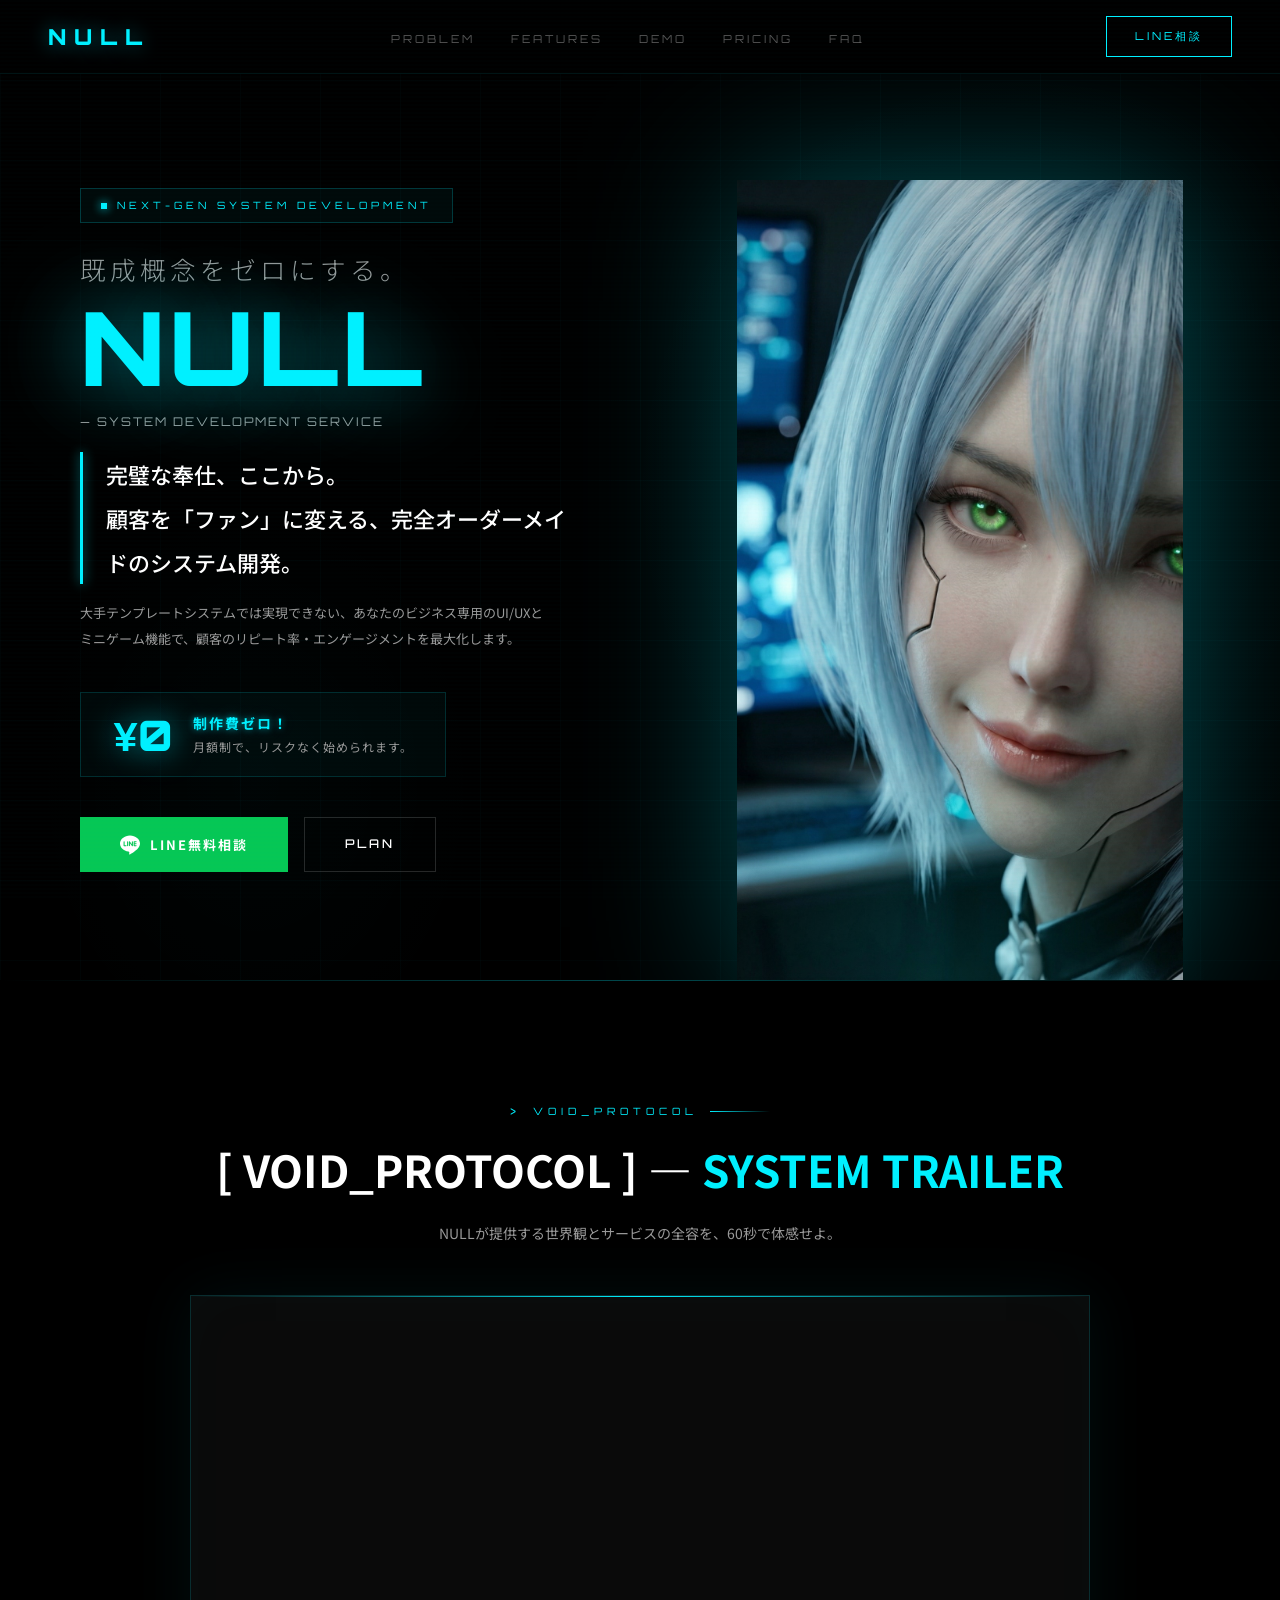
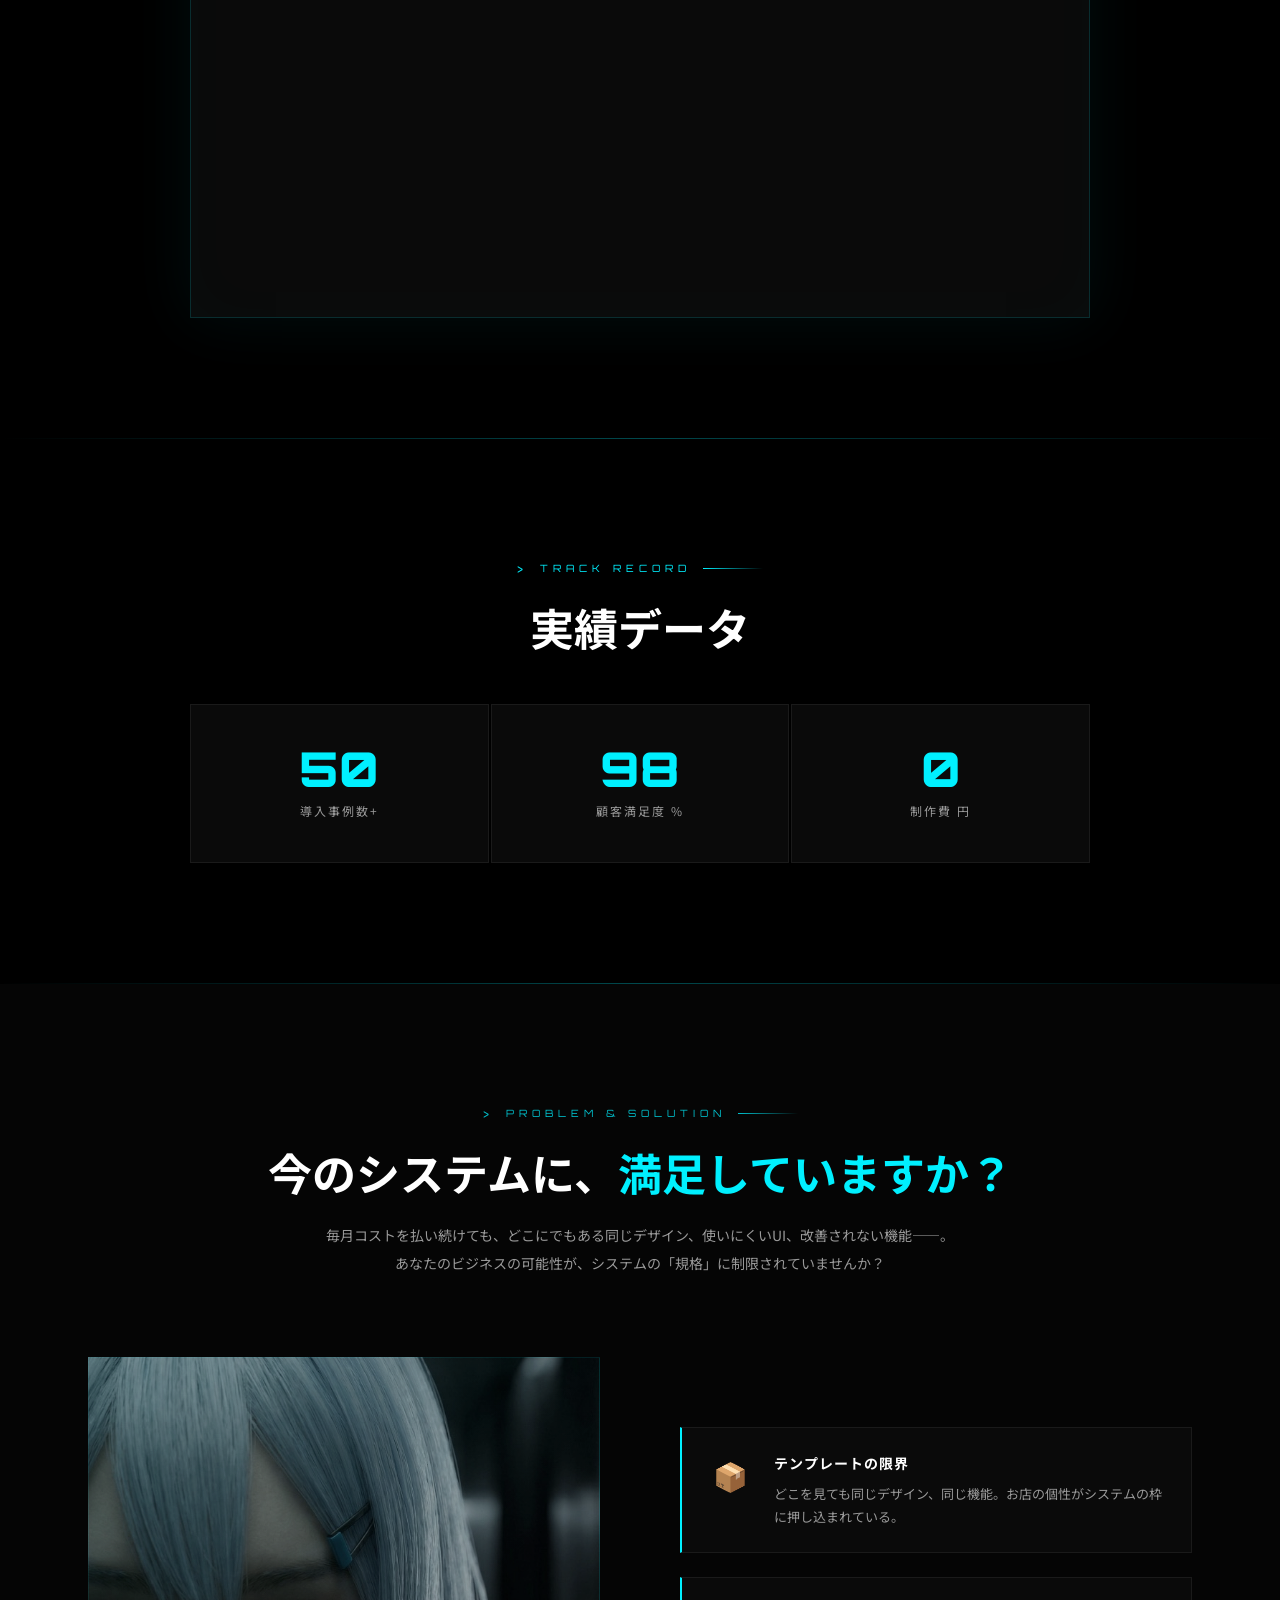
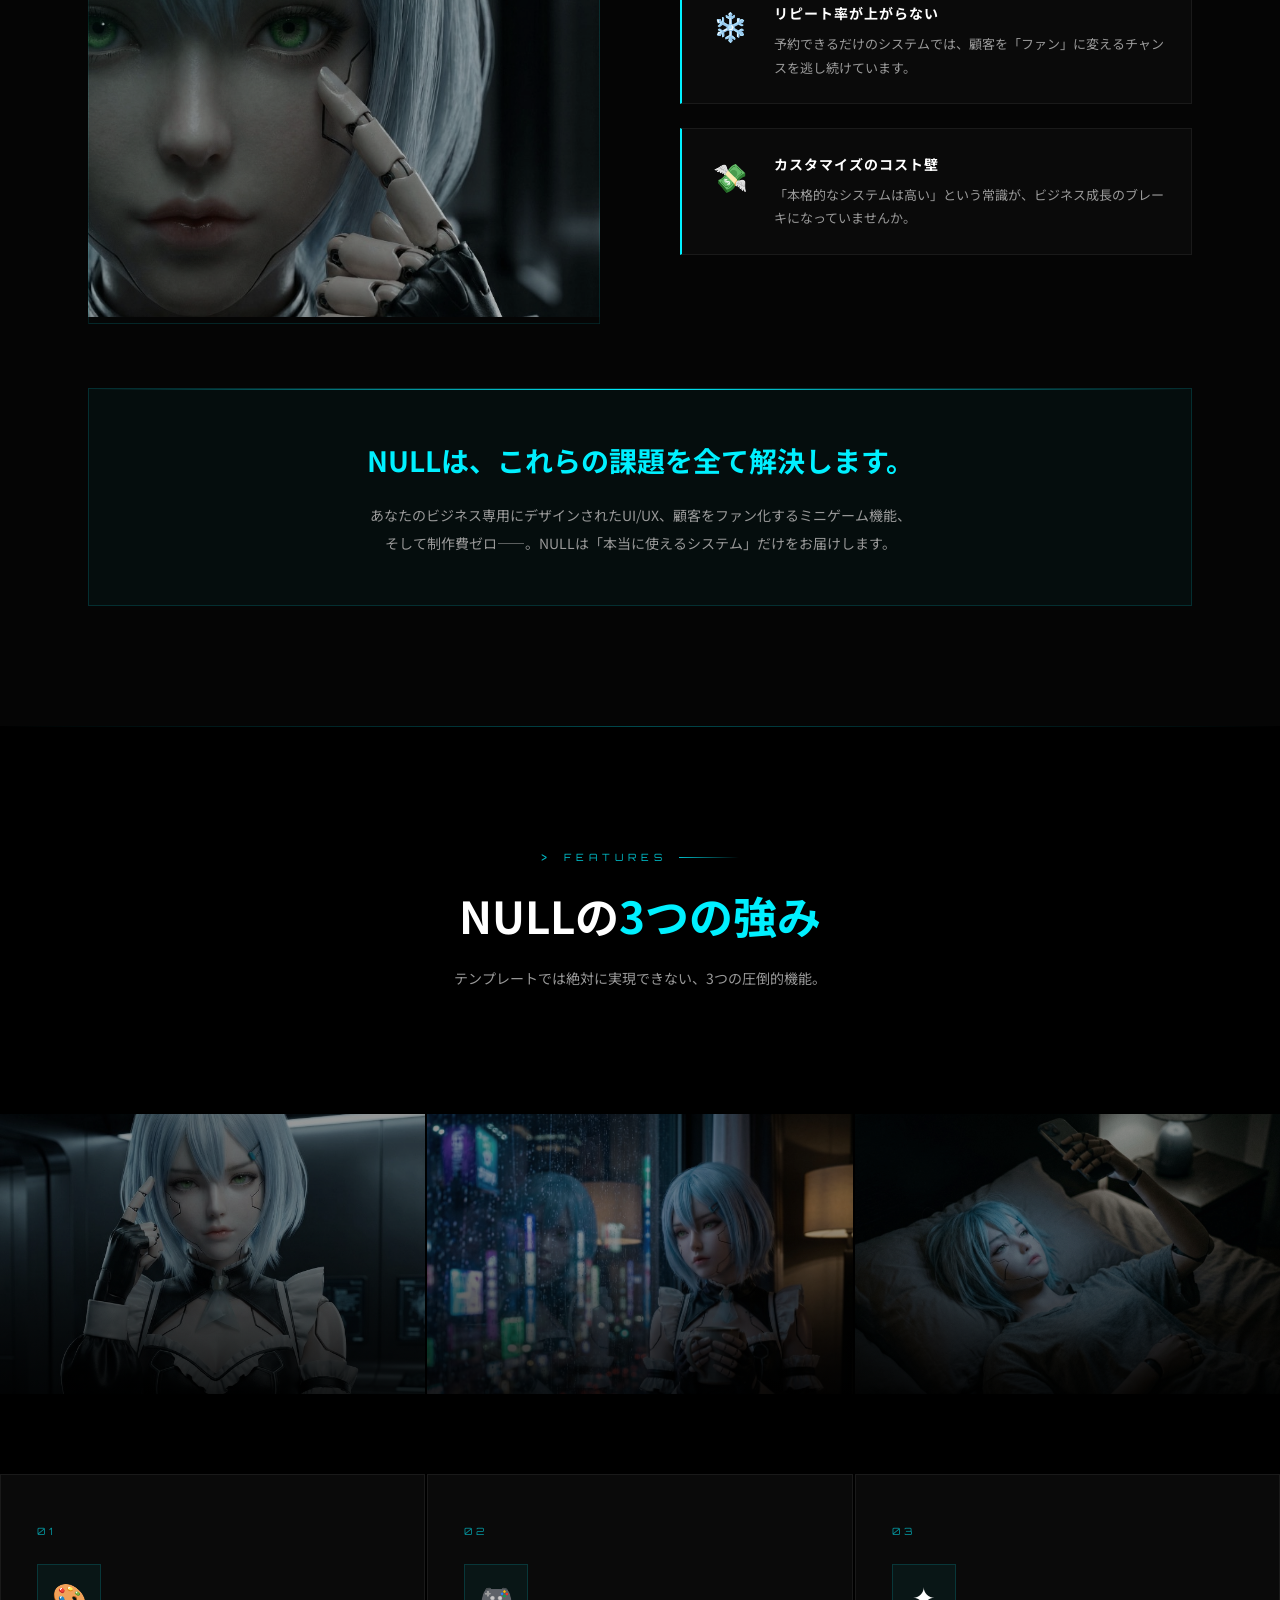
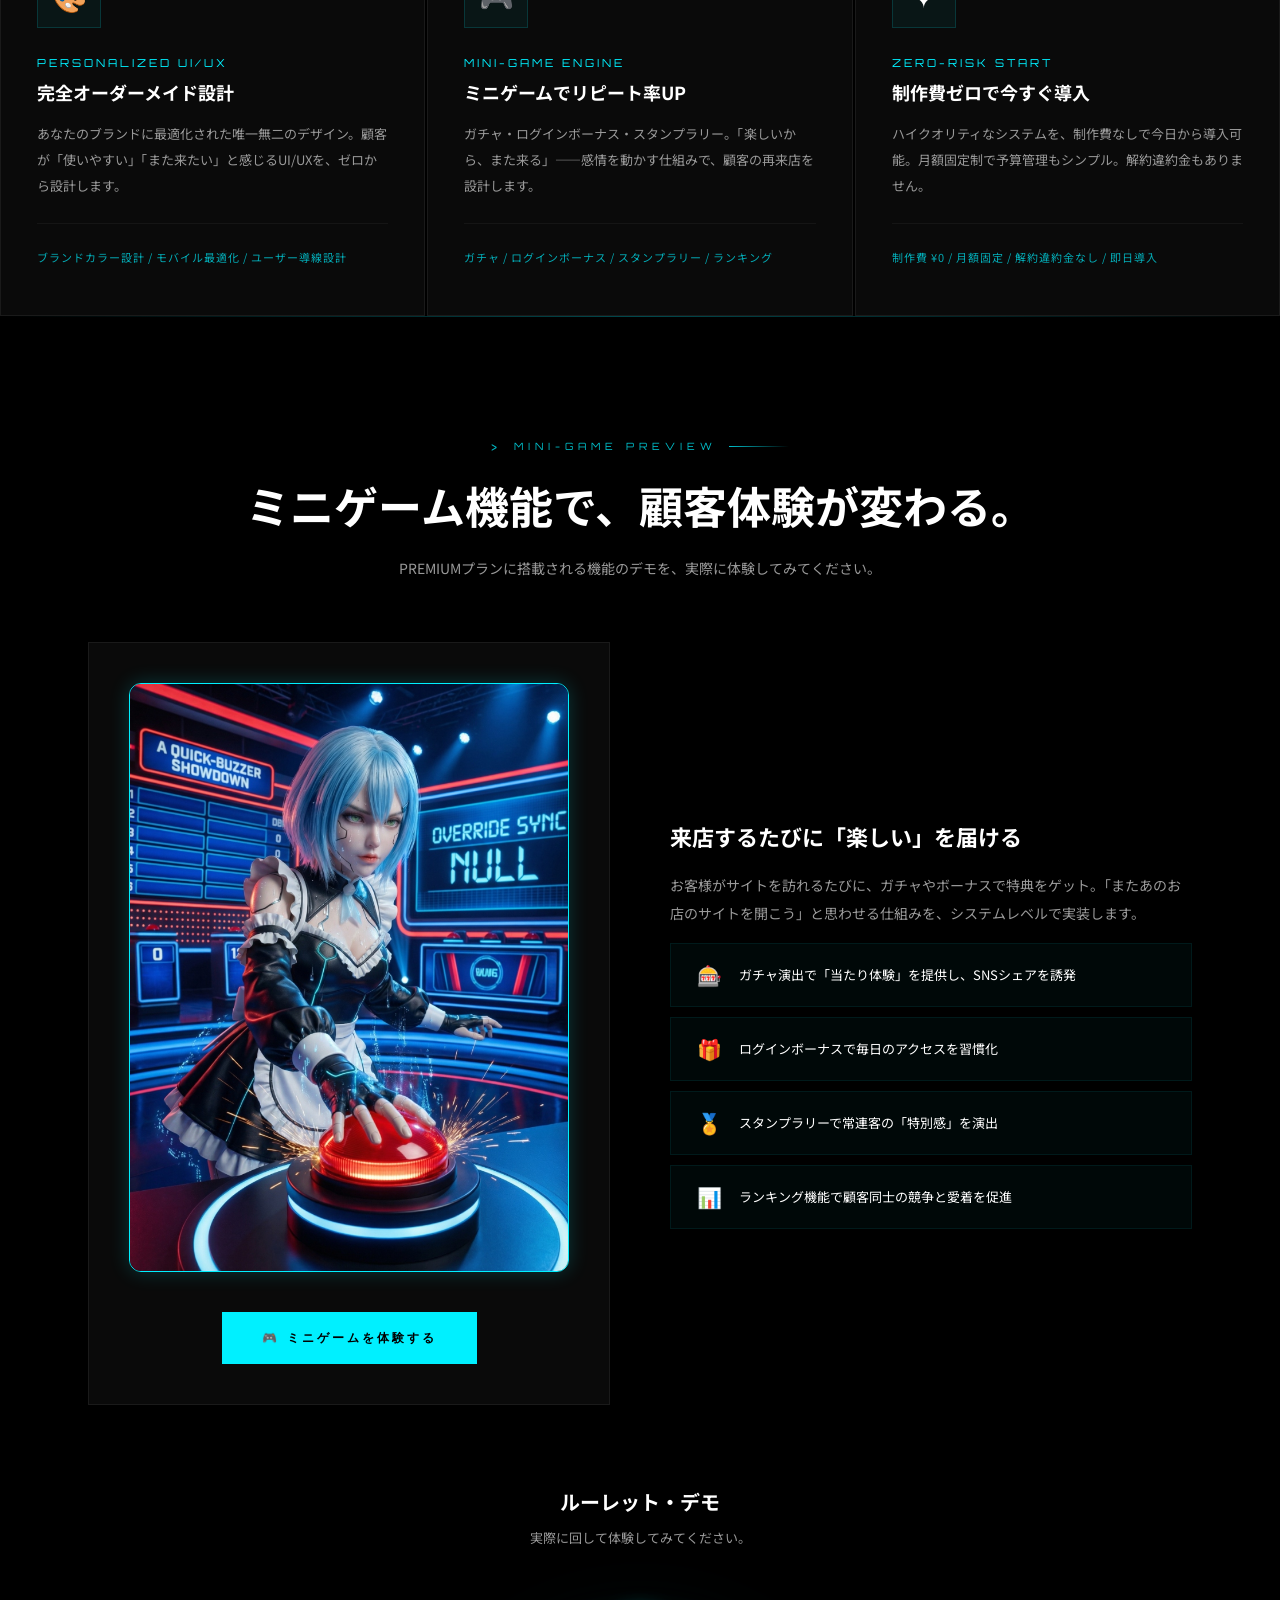
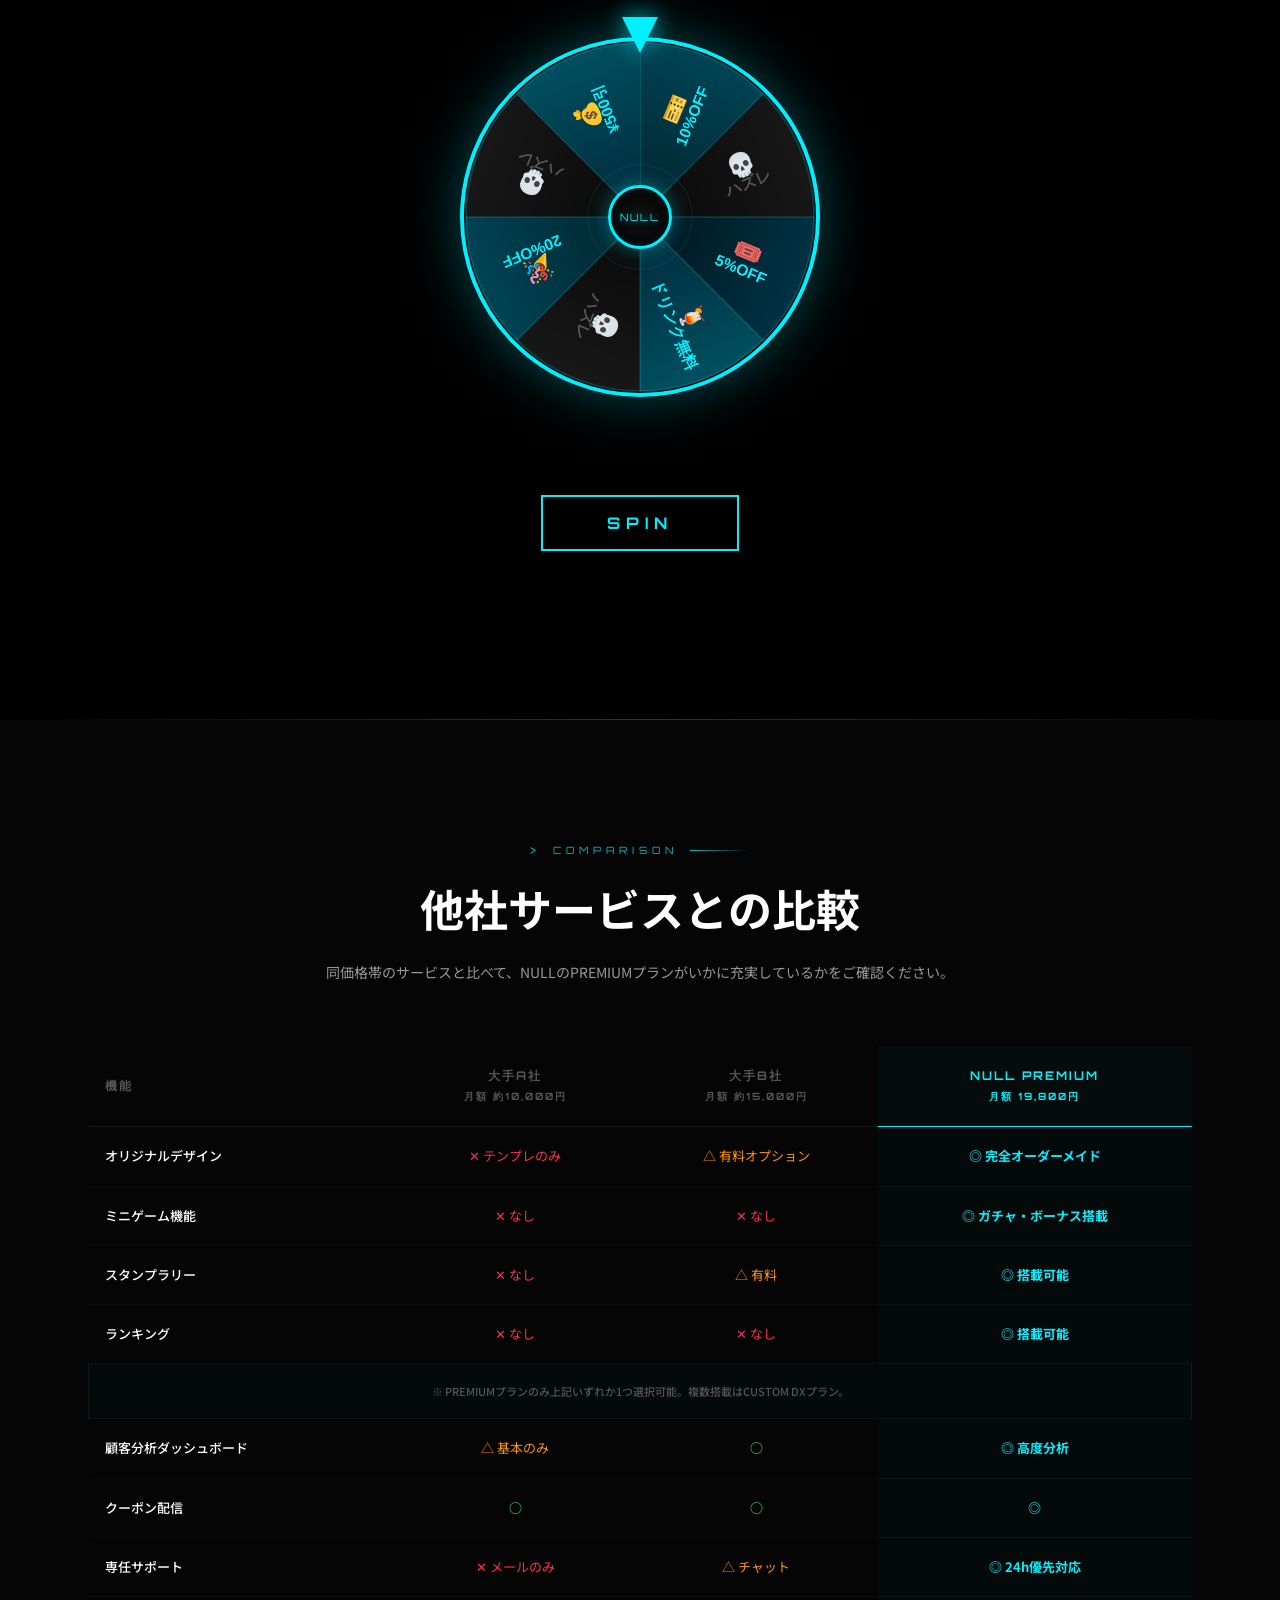
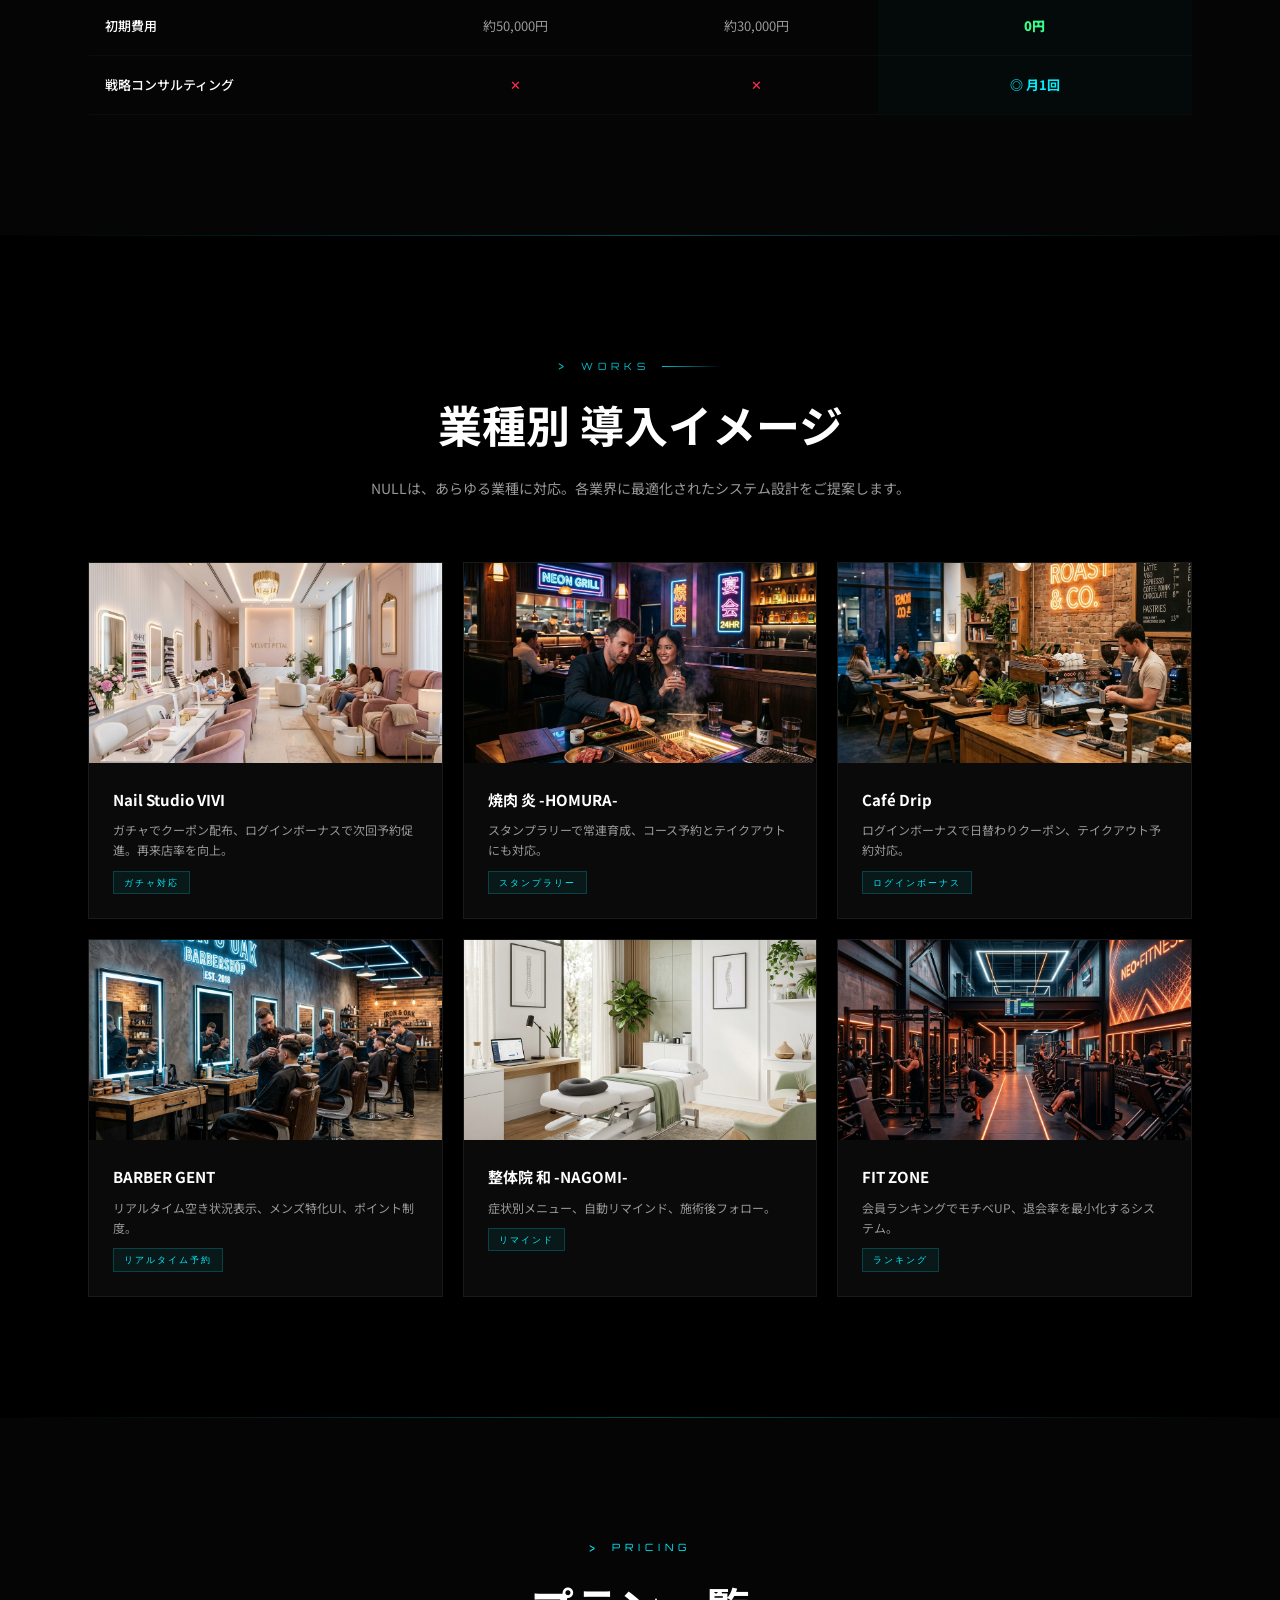
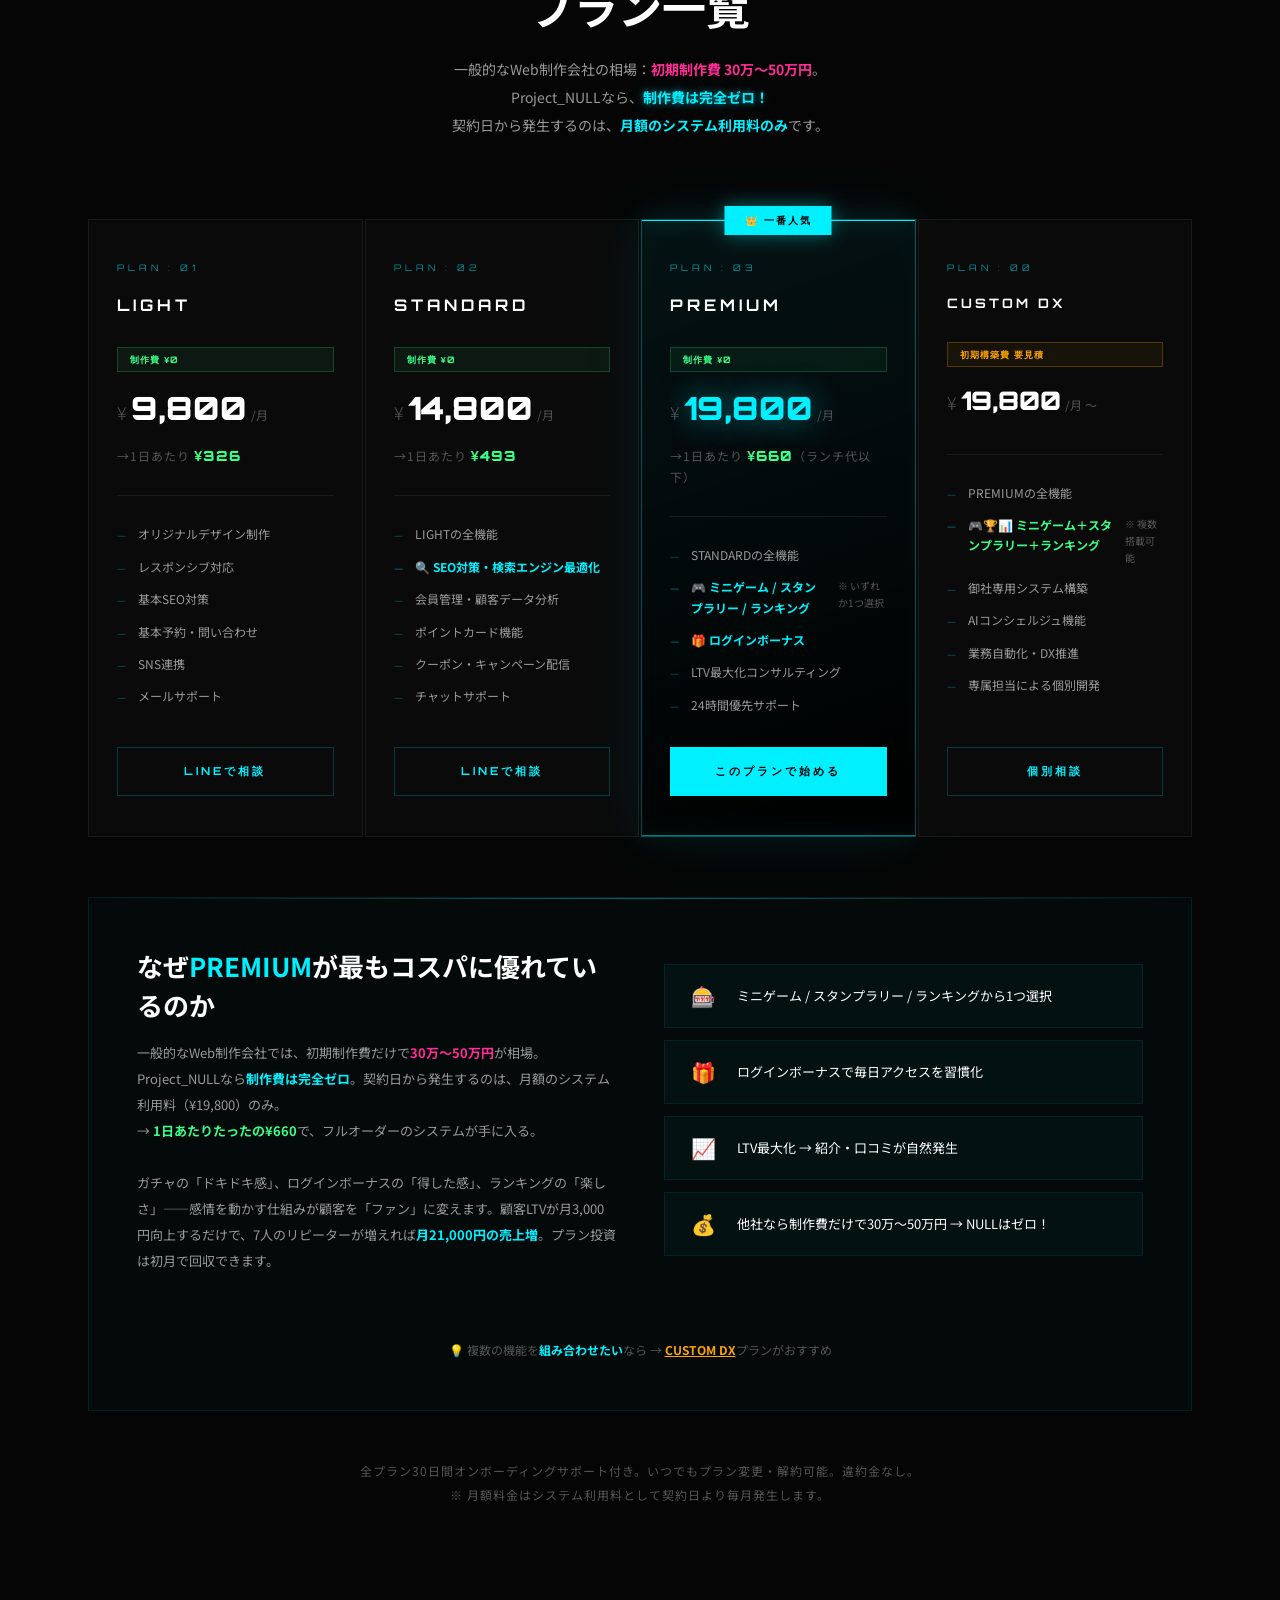
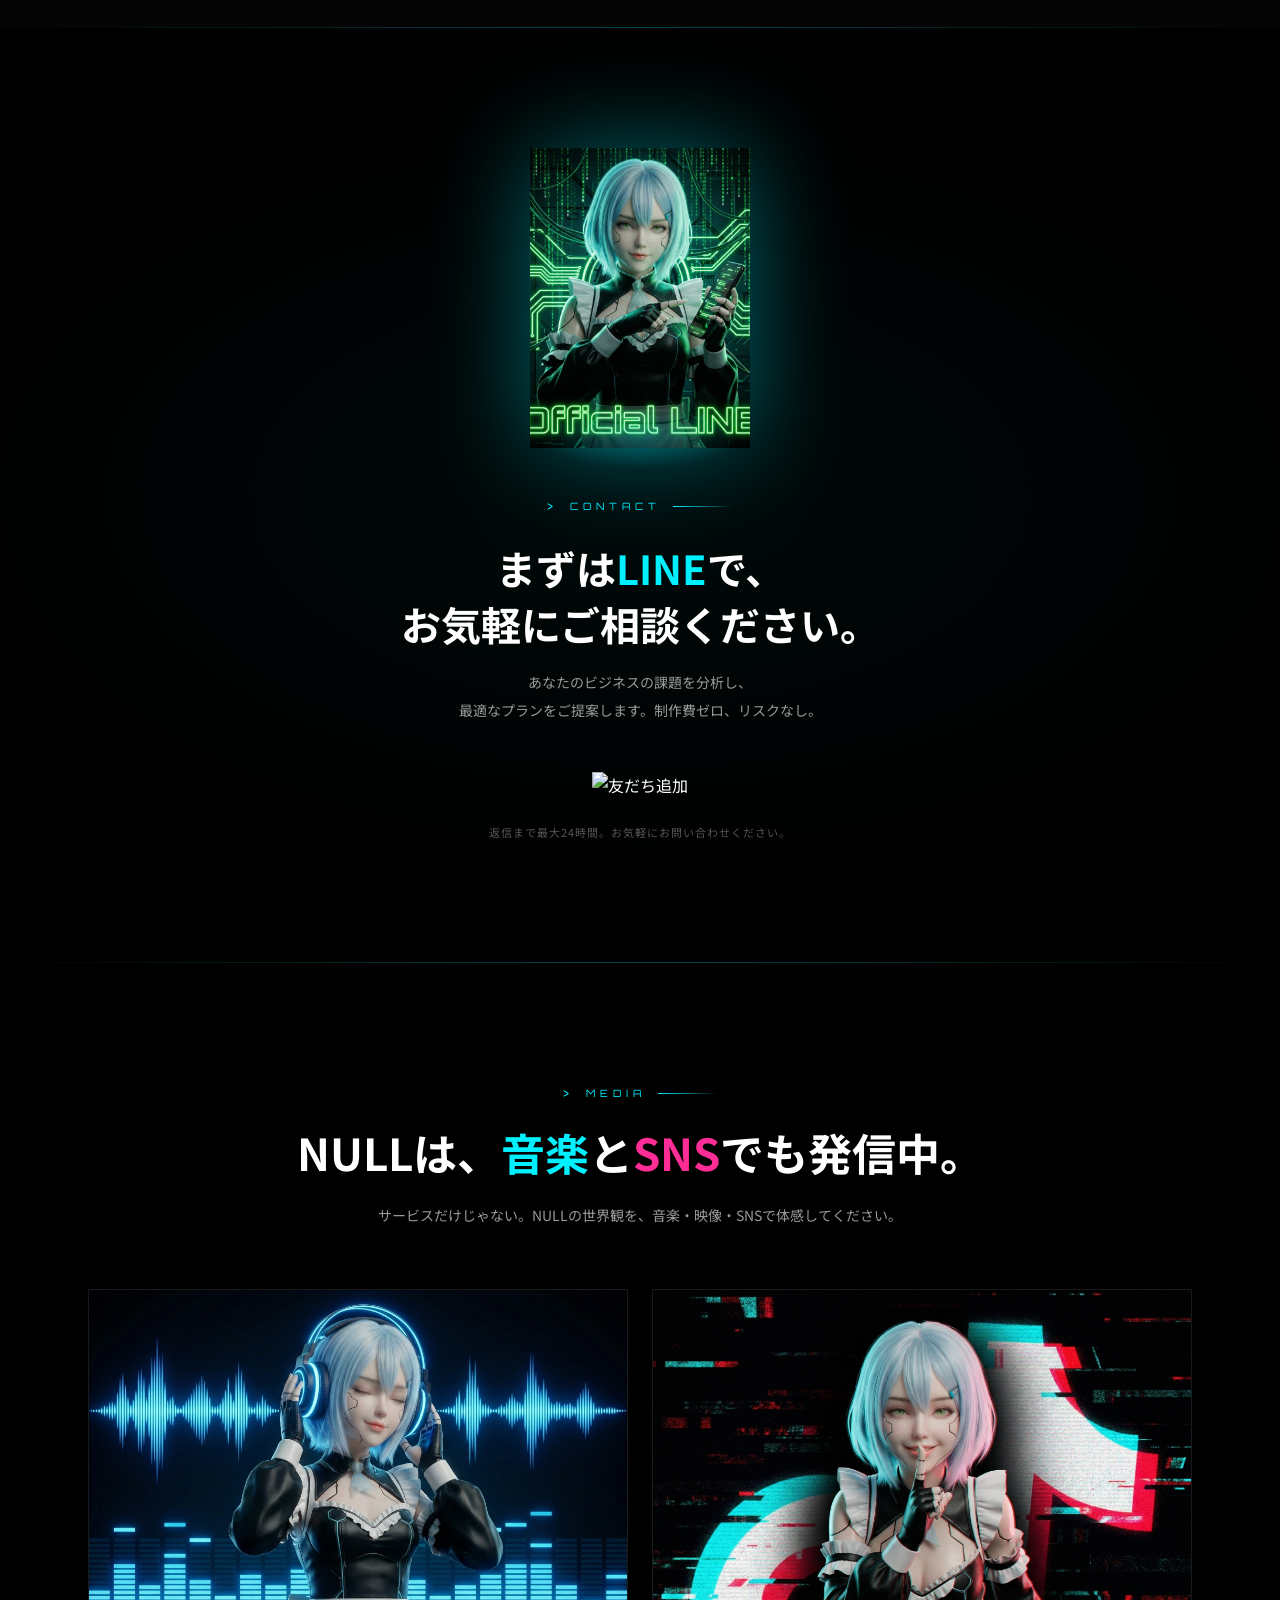
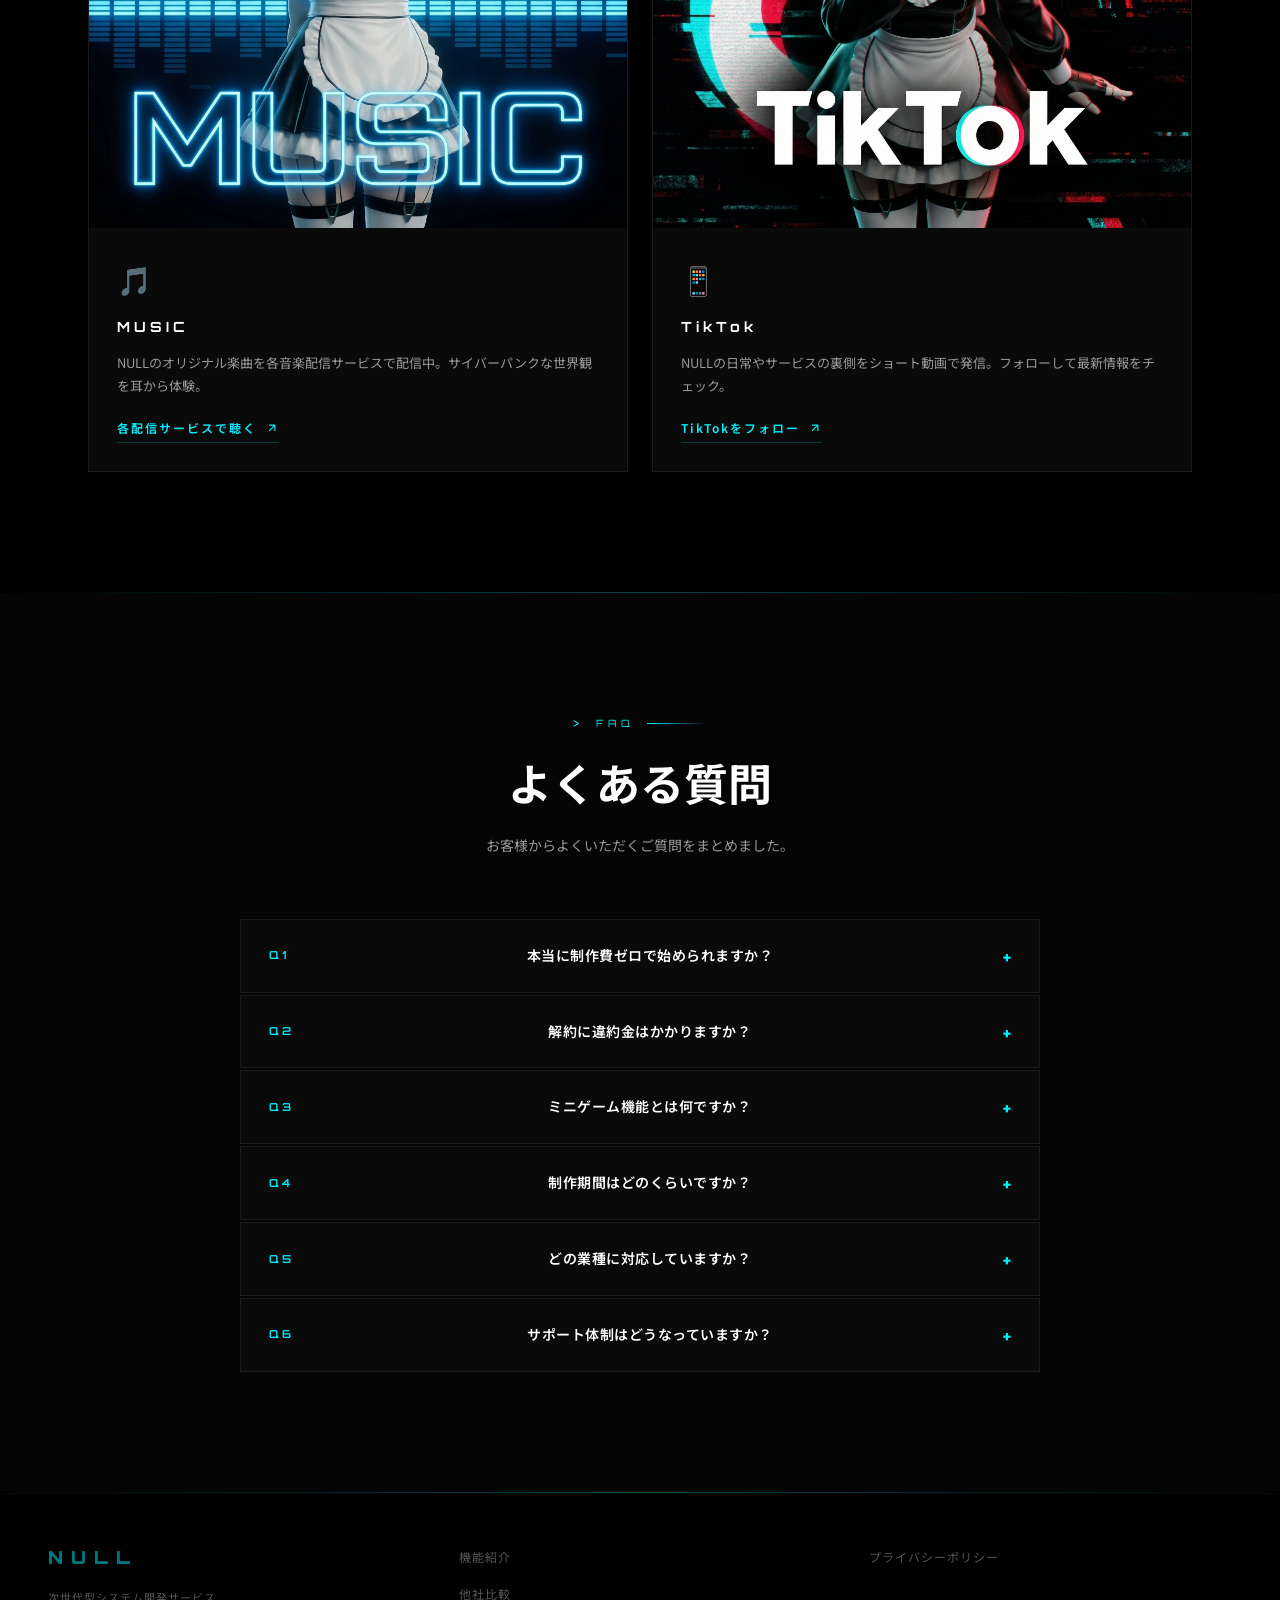
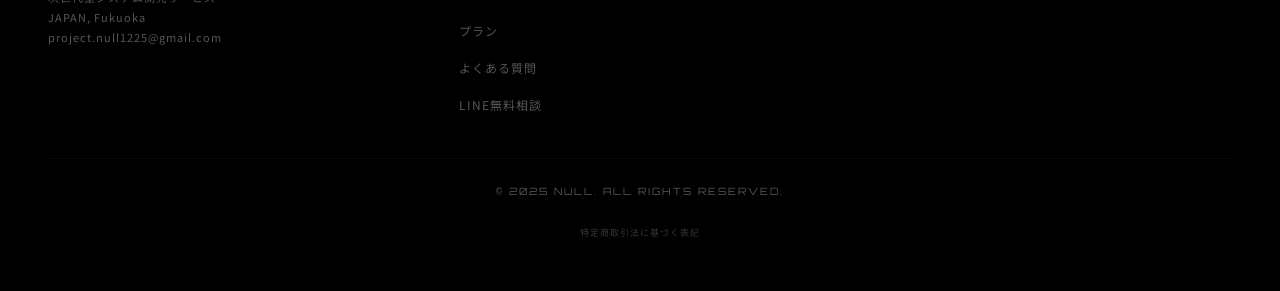
==== commit ad625bca: "🚀 大型アップデート: オープニング刷新・背景パーティクル・制作費ゼロ表記・料金日割り表示・ネオン調整・MEDIAセクション追加・特商法リンク調整" ====
--- a/index.html
+++ b/index.html
@@ -3,8 +3,8 @@
 <head>
   <meta charset="UTF-8">
   <meta name="viewport" content="width=device-width, initial-scale=1.0">
-  <title>NULL（ヌル） | 次世代システム開発サービス | 初期費用0円</title>
-  <meta name="description" content="NULLは、お客様のビジネスに最適化されたシステムを初期費用0円で提供する次世代型開発サービスです。パーソナライズUI/UX、ミニゲーム機能でリピート率を最大化。">
+  <title>NULL（ヌル） | 次世代システム開発サービス | 制作費ゼロ</title>
+  <meta name="description" content="NULLは、お客様のビジネスに最適化されたシステムを制作費0円で提供する次世代型開発サービスです。パーソナライズUI/UX、ミニゲーム機能でリピート率を最大化。">
   <meta name="keywords" content="システム開発,ホームページ制作,初期費用0円,ミニゲーム,ガチャ,リピート率,福岡,NULL">
   <meta property="og:title" content="NULL（ヌル） | 次世代システム開発サービス">
   <meta property="og:description" content="既成概念をゼロ（NULL）にする。完璧な奉仕、ここから。初期費用0円の次世代システム開発。">
@@ -19,6 +19,21 @@
 </head>
 <body>
 
+<!-- BACKGROUND PARTICLES -->
+<canvas id="bg-particles"></canvas>
+
+<!-- ============================================================
+     OPENING ANIMATION — TERMINAL BOOT
+     ============================================================ -->
+<div id="opening-overlay">
+  <div class="boot-scanline"></div>
+  <div class="boot-line"></div>
+  <div class="boot-glitch"></div>
+  <div class="boot-logo">NULL<span class="boot-underscore">_</span></div>
+  <div class="boot-sub">SYSTEM INITIALIZING</div>
+  <div class="boot-progress"><div class="boot-progress-bar"></div></div>
+</div>
+
 <!-- NAV -->
 <nav>
   <a href="#" class="nav-logo">NULL</a>
@@ -27,6 +42,7 @@
     <li><a href="#features">Features</a></li>
     <li><a href="#demo">Demo</a></li>
     <li><a href="#pricing">Pricing</a></li>
+    <li><a href="#faq">FAQ</a></li>
   </ul>
   <a href="https://lin.ee/udlaPc4" class="nav-cta" id="nav-line-btn">LINE相談</a>
 </nav>
@@ -52,9 +68,9 @@
       ミニゲーム機能で、顧客のリピート率・エンゲージメントを最大化します。
     </p>
     <div class="hero-zero-badge">
-      <div class="hero-zero-number">¥0</div>
+      <div class="hero-zero-number neon-text">¥0</div>
       <div class="hero-zero-text">
-        <strong>初期費用 0円</strong>
+        <strong class="neon-text">制作費ゼロ！</strong>
         月額制で、リスクなく始められます。
       </div>
     </div>
@@ -69,6 +85,48 @@
   <div class="hero-image-wrap">
     <img src="assets/profile_closeup.jpg" alt="NULL — サイバーメイド・システム開発アシスタント" loading="eager">
     <div class="hero-image-glow"></div>
+  </div>
+</section>
+
+<div class="neon-line-h"></div>
+
+<!-- ============================================================
+     SYSTEM TRAILER — CM VIDEO
+     ============================================================ -->
+<section id="trailer">
+  <div class="section-inner">
+    <div class="section-label fade-up">VOID_PROTOCOL</div>
+    <h2 class="section-title fade-up">[ VOID_PROTOCOL ] — <span style="color:var(--neon-blue)">SYSTEM TRAILER</span></h2>
+    <p class="section-desc fade-up stagger-1">NULLが提供する世界観とサービスの全容を、60秒で体感せよ。</p>
+    <div class="video-wrapper fade-up stagger-2">
+      <iframe src="https://www.youtube.com/embed/oCXRNPTJW_A" title="NULL SYSTEM TRAILER" allow="accelerometer; autoplay; clipboard-write; encrypted-media; gyroscope; picture-in-picture; web-share" allowfullscreen loading="lazy"></iframe>
+    </div>
+  </div>
+</section>
+
+<div class="neon-line-h"></div>
+
+<!-- ============================================================
+     STATS COUNTER
+     ============================================================ -->
+<section id="stats">
+  <div class="section-inner">
+    <div class="section-label fade-up">TRACK RECORD</div>
+    <h2 class="section-title fade-up">実績データ</h2>
+    <div class="stats-grid">
+      <div class="stat-item fade-up">
+        <div class="stat-number" data-target="50">0</div>
+        <div class="stat-label">導入事例数+</div>
+      </div>
+      <div class="stat-item fade-up stagger-1">
+        <div class="stat-number" data-target="98">0</div>
+        <div class="stat-label">顧客満足度 %</div>
+      </div>
+      <div class="stat-item fade-up stagger-2">
+        <div class="stat-number" data-target="0">0</div>
+        <div class="stat-label">制作費 円</div>
+      </div>
+    </div>
   </div>
 </section>
 
@@ -106,7 +164,7 @@
     </div>
     <div class="solution-banner fade-up">
       <h3>NULLは、これらの課題を全て解決します。</h3>
-      <p>あなたのビジネス専用にデザインされたUI/UX、顧客をファン化するミニゲーム機能、<br>そして初期費用0円——。NULLは「本当に使えるシステム」だけをお届けします。</p>
+      <p>あなたのビジネス専用にデザインされたUI/UX、顧客をファン化するミニゲーム機能、<br>そして制作費ゼロ——。NULLは「本当に使えるシステム」だけをお届けします。</p>
     </div>
   </div>
 </section>
@@ -119,13 +177,13 @@
 <section id="features">
   <div class="section-inner">
     <div class="section-label">FEATURES</div>
-    <h2 class="section-title fade-up">NULLの3つの強み</h2>
+    <h2 class="section-title fade-up">NULLの<span style="color:var(--neon-blue)">3つの強み</span></h2>
     <p class="section-desc fade-up stagger-1">テンプレートでは絶対に実現できない、3つの圧倒的機能。</p>
   </div>
   <div class="features-images">
     <div class="feature-img-cell"><img src="assets/extra_02.jpg" alt="パーソナライズUI/UX"><div class="feature-img-overlay"></div></div>
     <div class="feature-img-cell"><img src="assets/extra_05.jpg" alt="ミニゲーム機能"><div class="feature-img-overlay"></div></div>
-    <div class="feature-img-cell"><img src="assets/extra_07.jpg" alt="初期費用0円"><div class="feature-img-overlay"></div></div>
+    <div class="feature-img-cell"><img src="assets/extra_07.jpg" alt="制作費ゼロ"><div class="feature-img-overlay"></div></div>
   </div>
   <div class="features-grid">
     <div class="feature-card fade-up">
@@ -145,9 +203,9 @@
     <div class="feature-card fade-up stagger-3">
       <div class="feature-number">03</div>
       <div class="feature-icon-wrap">✦</div>
-      <h3 class="feature-title"><span>ZERO-RISK START</span>初期費用 0円で導入</h3>
-      <p class="feature-text">ハイクオリティなシステムを、初期費用なしで今日から導入可能。月額固定制で予算管理もシンプル。解約違約金もありません。</p>
-      <div class="feature-detail">初期費用 ¥0 / 月額固定 / 解約違約金なし / 即日導入</div>
+      <h3 class="feature-title"><span>ZERO-RISK START</span>制作費ゼロで今すぐ導入</h3>
+      <p class="feature-text">ハイクオリティなシステムを、制作費なしで今日から導入可能。月額固定制で予算管理もシンプル。解約違約金もありません。</p>
+      <div class="feature-detail">制作費 ¥0 / 月額固定 / 解約違約金なし / 即日導入</div>
     </div>
   </div>
 </section>
@@ -307,7 +365,9 @@
       <div class="section-label fade-up">PRICING</div>
       <h2 class="section-title fade-up">プラン一覧</h2>
       <p class="section-desc fade-up stagger-1" style="margin:0 auto;text-align:center">
-        全プラン<strong style="color:var(--neon-blue)">初期費用0円</strong>。ビジネスの成長に合わせて選べる4つのプラン。
+        一般的なWeb制作会社の相場：<strong style="color:var(--neon-pink)">初期制作費 30万〜50万円</strong>。<br>
+        Project_NULLなら、<strong class="neon-text">制作費は完全ゼロ！</strong><br>
+        契約日から発生するのは、<strong style="color:var(--neon-blue)">月額のシステム利用料のみ</strong>です。
       </p>
     </div>
     <div class="pricing-grid">
@@ -315,8 +375,9 @@
       <div class="pricing-card fade-up">
         <div class="pricing-plan-id">PLAN : 01</div>
         <div class="pricing-plan-name">LIGHT</div>
-        <div class="pricing-price-init">初期費用 ¥0</div>
+        <div class="pricing-price-init">制作費 ¥0</div>
         <div class="pricing-price"><span class="price-currency">¥</span><span class="price-value">9,800</span><span class="price-unit">/月</span></div>
+        <div class="pricing-daily">→1日あたり <strong>¥326</strong></div>
         <div class="pricing-divider"></div>
         <ul class="pricing-features">
           <li>オリジナルデザイン制作</li>
@@ -332,8 +393,9 @@
       <div class="pricing-card fade-up stagger-2">
         <div class="pricing-plan-id">PLAN : 02</div>
         <div class="pricing-plan-name">STANDARD</div>
-        <div class="pricing-price-init">初期費用 ¥0</div>
+        <div class="pricing-price-init">制作費 ¥0</div>
         <div class="pricing-price"><span class="price-currency">¥</span><span class="price-value">14,800</span><span class="price-unit">/月</span></div>
+        <div class="pricing-daily">→1日あたり <strong>¥493</strong></div>
         <div class="pricing-divider"></div>
         <ul class="pricing-features">
           <li>LIGHTの全機能</li>
@@ -350,8 +412,9 @@
         <div class="pricing-recommend">👑 一番人気</div>
         <div class="pricing-plan-id">PLAN : 03</div>
         <div class="pricing-plan-name">PREMIUM</div>
-        <div class="pricing-price-init">初期費用 ¥0</div>
-        <div class="pricing-price"><span class="price-currency">¥</span><span class="price-value">19,800</span><span class="price-unit">/月</span></div>
+        <div class="pricing-price-init">制作費 ¥0</div>
+        <div class="pricing-price"><span class="price-currency">¥</span><span class="price-value" style="color:var(--neon-blue)">19,800</span><span class="price-unit">/月</span></div>
+        <div class="pricing-daily">→1日あたり <strong>¥660</strong>（ランチ代以下）</div>
         <div class="pricing-divider"></div>
         <ul class="pricing-features">
           <li>STANDARDの全機能</li>
@@ -384,16 +447,17 @@
     <div class="premium-highlight fade-up">
       <div>
         <h3>なぜ<em>PREMIUM</em>が最もコスパに優れているのか</h3>
-        <p>ガチャの「ドキドキ感」、ログインボーナスの「得した感」、ランキングの「楽しさ」——感情を動かす仕組みが顧客を「ファン」に変えます。<br><br>顧客LTVが月3,000円向上するだけで、7人のリピーターが増えれば<strong style="color:var(--neon-blue)">月21,000円の売上増</strong>。プラン投資は初月で回収できます。</p>
+        <p>一般的なWeb制作会社では、初期制作費だけで<strong style="color:var(--neon-pink)">30万〜50万円</strong>が相場。Project_NULLなら<strong style="color:var(--neon-blue)">制作費は完全ゼロ</strong>。契約日から発生するのは、月額のシステム利用料（¥19,800）のみ。<br>→ <strong style="color:var(--neon-green)">1日あたりたったの¥660</strong>で、フルオーダーのシステムが手に入る。<br><br>ガチャの「ドキドキ感」、ログインボーナスの「得した感」、ランキングの「楽しさ」——感情を動かす仕組みが顧客を「ファン」に変えます。顧客LTVが月3,000円向上するだけで、7人のリピーターが増えれば<strong style="color:var(--neon-blue)">月21,000円の売上増</strong>。プラン投資は初月で回収できます。</p>
       </div>
       <ul class="premium-features-list">
         <li><span class="pf-icon">🎰</span>ミニゲーム / スタンプラリー / ランキングから1つ選択</li>
         <li><span class="pf-icon">🎁</span>ログインボーナスで毎日アクセスを習慣化</li>
         <li><span class="pf-icon">📈</span>LTV最大化 → 紹介・口コミが自然発生</li>
+        <li><span class="pf-icon">💰</span>他社なら制作費だけで30万〜50万円 → NULLはゼロ！</li>
       </ul>
       <p style="margin-top:16px;font-size:12px;color:var(--text-muted);text-align:center;grid-column:1/-1">💡 複数の機能を<strong style="color:var(--neon-blue)">組み合わせたい</strong>なら → <a href="#pricing" style="color:orange;font-weight:700;text-decoration:underline">CUSTOM DX</a>プランがおすすめ</p>
     </div>
-    <p class="pricing-note">全プラン30日間オンボーディングサポート付き。いつでもプラン変更・解約可能。違約金なし。</p>
+    <p class="pricing-note">全プラン30日間オンボーディングサポート付き。いつでもプラン変更・解約可能。違約金なし。<br>※ 月額料金はシステム利用料として契約日より毎月発生します。</p>
   </div>
 </section>
 
@@ -411,13 +475,129 @@
     </div>
     <div class="section-label fade-up" style="justify-content:center;margin-bottom:24px">CONTACT</div>
     <h2 class="cta-title fade-up">まずは<em>LINE</em>で、<br>お気軽にご相談ください。</h2>
-    <p class="cta-desc fade-up stagger-1">無料相談は30分。あなたのビジネスの課題を分析し、<br>最適なプランをご提案します。初期費用0円、リスクなし。</p>
+    <p class="cta-desc fade-up stagger-1">あなたのビジネスの課題を分析し、<br>最適なプランをご提案します。制作費ゼロ、リスクなし。</p>
     <div class="line-add-wrap fade-up stagger-2" style="margin-bottom:16px">
       <a href="https://lin.ee/udlaPc4"><img src="https://scdn.line-apps.com/n/line_add_friends/btn/ja.png" alt="友だち追加" height="36" border="0"></a>
     </div>
     <p class="cta-note">返信まで最大24時間。お気軽にお問い合わせください。</p>
   </div>
 </section>
+
+<div class="neon-line-h"></div>
+
+<!-- ============================================================
+     MEDIA / SNS
+     ============================================================ -->
+<section id="media">
+  <div class="section-inner">
+    <div class="section-label fade-up">MEDIA</div>
+    <h2 class="section-title fade-up">NULLは、<span style="color:var(--neon-blue)">音楽</span>と<span style="color:var(--neon-pink)">SNS</span>でも発信中。</h2>
+    <p class="section-desc fade-up stagger-1">サービスだけじゃない。NULLの世界観を、音楽・映像・SNSで体感してください。</p>
+    <div class="media-grid">
+      <div class="media-card fade-up">
+        <div class="media-card-img"><img src="assets/media_music.jpg" alt="NULL Music"></div>
+        <div class="media-card-body">
+          <div class="media-card-icon">🎵</div>
+          <h3>MUSIC</h3>
+          <p>NULLのオリジナル楽曲を各音楽配信サービスで配信中。サイバーパンクな世界観を耳から体験。</p>
+          <a href="https://www.tunecore.co.jp/artists?id=1070484" target="_blank" class="media-link">
+            <span>各配信サービスで聴く</span>
+            <svg width="14" height="14" viewBox="0 0 24 24" fill="none" stroke="currentColor" stroke-width="2"><path d="M7 17L17 7M17 7H7M17 7v10"/></svg>
+          </a>
+        </div>
+      </div>
+      <div class="media-card fade-up stagger-2">
+        <div class="media-card-img"><img src="assets/media_tiktok.jpg" alt="NULL TikTok"></div>
+        <div class="media-card-body">
+          <div class="media-card-icon">📱</div>
+          <h3>TikTok</h3>
+          <p>NULLの日常やサービスの裏側をショート動画で発信。フォローして最新情報をチェック。</p>
+          <a href="https://www.tiktok.com/@project.null.01?_r=1&_t=ZS-95VUwy4lddx" target="_blank" class="media-link">
+            <span>TikTokをフォロー</span>
+            <svg width="14" height="14" viewBox="0 0 24 24" fill="none" stroke="currentColor" stroke-width="2"><path d="M7 17L17 7M17 7H7M17 7v10"/></svg>
+          </a>
+        </div>
+      </div>
+    </div>
+  </div>
+</section>
+
+<div class="neon-line-h"></div>
+
+<!-- ============================================================
+     FAQ — よくある質問
+     ============================================================ -->
+<section id="faq">
+  <div class="section-inner">
+    <div class="section-label fade-up">FAQ</div>
+    <h2 class="section-title fade-up">よくある質問</h2>
+    <p class="section-desc fade-up stagger-1">お客様からよくいただくご質問をまとめました。</p>
+    <div class="faq-list">
+      <div class="faq-item fade-up">
+        <div class="faq-question" onclick="toggleFaq(this)">
+          <span class="faq-q-label">Q1</span>
+          <span>本当に制作費ゼロで始められますか？</span>
+          <span class="faq-toggle">+</span>
+        </div>
+        <div class="faq-answer">
+          <p>はい。一般的なWeb制作会社では初期制作費として30万〜50万円が相場ですが、Project_NULLでは制作費は完全ゼロです。契約日から発生するのは、月額のシステム利用料のみとなります。</p>
+        </div>
+      </div>
+      <div class="faq-item fade-up stagger-1">
+        <div class="faq-question" onclick="toggleFaq(this)">
+          <span class="faq-q-label">Q2</span>
+          <span>解約に違約金はかかりますか？</span>
+          <span class="faq-toggle">+</span>
+        </div>
+        <div class="faq-answer">
+          <p>いいえ、違約金は一切かかりません。いつでもプラン変更・解約が可能です。ただし、解約後はシステムの利用が停止となりますのでご了承ください。</p>
+        </div>
+      </div>
+      <div class="faq-item fade-up stagger-2">
+        <div class="faq-question" onclick="toggleFaq(this)">
+          <span class="faq-q-label">Q3</span>
+          <span>ミニゲーム機能とは何ですか？</span>
+          <span class="faq-toggle">+</span>
+        </div>
+        <div class="faq-answer">
+          <p>ガチャ・ルーレット・スタンプラリー・ランキングなど、お客様のサイトに「遊び」と「お得感」を加える機能です。来店やサイト訪問のたびに楽しめるため、リピート率・エンゲージメントの大幅向上が期待できます。</p>
+        </div>
+      </div>
+      <div class="faq-item fade-up stagger-3">
+        <div class="faq-question" onclick="toggleFaq(this)">
+          <span class="faq-q-label">Q4</span>
+          <span>制作期間はどのくらいですか？</span>
+          <span class="faq-toggle">+</span>
+        </div>
+        <div class="faq-answer">
+          <p>プランにもよりますが、LIGHTプランで約2週間、PREMIUM・CUSTOM DXプランで約3〜4週間が目安です。ヒアリング後に詳細なスケジュールをご提示いたします。</p>
+        </div>
+      </div>
+      <div class="faq-item fade-up stagger-4">
+        <div class="faq-question" onclick="toggleFaq(this)">
+          <span class="faq-q-label">Q5</span>
+          <span>どの業種に対応していますか？</span>
+          <span class="faq-toggle">+</span>
+        </div>
+        <div class="faq-answer">
+          <p>美容室・ネイルサロン・飲食店・整体院・ジム・クリニックなど、あらゆる店舗型ビジネスに対応しています。業種ごとに最適化されたUI/UXをご提案します。</p>
+        </div>
+      </div>
+      <div class="faq-item fade-up stagger-4">
+        <div class="faq-question" onclick="toggleFaq(this)">
+          <span class="faq-q-label">Q6</span>
+          <span>サポート体制はどうなっていますか？</span>
+          <span class="faq-toggle">+</span>
+        </div>
+        <div class="faq-answer">
+          <p>LIGHTプランはメール、STANDARDはチャット、PREMIUM以上は24時間優先対応のサポートをご提供しています。導入後30日間はオンボーディングサポートも付帯します。</p>
+        </div>
+      </div>
+    </div>
+  </div>
+</section>
+
+<div class="neon-line-h"></div>
 
 <!-- ============================================================
      FOOTER
@@ -437,6 +617,7 @@
         <li><a href="#features">機能紹介</a></li>
         <li><a href="#comparison">他社比較</a></li>
         <li><a href="#pricing">プラン</a></li>
+        <li><a href="#faq">よくある質問</a></li>
         <li><a href="https://lin.ee/udlaPc4">LINE無料相談</a></li>
       </ul>
     </div>
@@ -447,11 +628,15 @@
     </div>
   </div>
   <div class="footer-copy">© 2025 NULL. ALL RIGHTS RESERVED.</div>
-  <!-- Stealth Legal Link -->
-  <div class="footer-legal-stealth">
-    <a href="legal.html">Legal Info</a>
+  <div class="footer-legal-sub">
+    <a href="./legal.html">特定商取引法に基づく表記</a>
   </div>
 </footer>
+
+<!-- STICKY MOBILE LINE BUTTON -->
+<a href="https://lin.ee/udlaPc4" class="sticky-line-btn" id="sticky-line" aria-label="LINEで無料相談">
+  <svg viewBox="0 0 24 24"><path d="M19.365 9.863c.349 0 .63.285.63.631 0 .345-.281.63-.63.63H17.61v1.125h1.755c.349 0 .63.283.63.63 0 .344-.281.629-.63.629h-2.386c-.345 0-.627-.285-.627-.629V8.108c0-.345.282-.63.63-.63h2.386c.346 0 .627.285.627.63 0 .349-.281.63-.63.63H17.61v1.125h1.755zm-3.855 3.016c0 .27-.174.51-.432.596-.064.021-.133.031-.199.031-.211 0-.391-.09-.51-.25l-2.443-3.317v2.94c0 .344-.279.629-.631.629-.346 0-.626-.285-.626-.629V8.108c0-.27.173-.51.43-.595.06-.023.136-.033.194-.033.195 0 .375.104.495.254l2.462 3.33V8.108c0-.345.282-.63.63-.63.345 0 .63.285.63.63v4.771zm-5.741 0c0 .344-.282.629-.631.629-.345 0-.627-.285-.627-.629V8.108c0-.345.282-.63.63-.63.346 0 .628.285.628.63v4.771zm-2.466.629H4.917c-.345 0-.63-.285-.63-.629V8.108c0-.345.285-.63.63-.63.348 0 .63.285.63.63v4.141h1.756c.348 0 .629.283.629.63 0 .344-.282.629-.629.629M24 10.314C24 4.943 18.615.572 12 .572S0 4.943 0 10.314c0 4.811 4.27 8.842 10.035 9.608.391.082.923.258 1.058.59.12.301.079.766.038 1.08l-.164 1.02c-.045.301-.24 1.186 1.049.645 1.291-.539 6.916-4.078 9.436-6.975C23.176 14.393 24 12.458 24 10.314"/></svg>
+</a>
 
 <!-- ============================================================
      SCRIPTS
@@ -462,6 +647,108 @@
   entries.forEach(e => { if (e.isIntersecting) e.target.classList.add('visible'); });
 }, { threshold: 0.1 });
 document.querySelectorAll('.fade-up').forEach(el => observer.observe(el));
+
+/* ---- FAQ Accordion ---- */
+function toggleFaq(el) {
+  var item = el.parentElement;
+  var wasActive = item.classList.contains('active');
+  document.querySelectorAll('.faq-item.active').forEach(function(i) { i.classList.remove('active'); });
+  if (!wasActive) item.classList.add('active');
+}
+
+/* ---- Remove opening overlay after animation ---- */
+setTimeout(function() {
+  var overlay = document.getElementById('opening-overlay');
+  if (overlay) overlay.remove();
+}, 3600);
+
+/* ---- Background Floating Particles ---- */
+(function() {
+  var c = document.getElementById('bg-particles');
+  if (!c) return;
+  var ctx = c.getContext('2d');
+  var particles = [];
+  var N = 60;
+
+  function resize() {
+    c.width = window.innerWidth;
+    c.height = window.innerHeight;
+  }
+  resize();
+  window.addEventListener('resize', resize);
+
+  for (var i = 0; i < N; i++) {
+    particles.push({
+      x: Math.random() * c.width,
+      y: Math.random() * c.height,
+      r: Math.random() * 1.5 + 0.5,
+      dx: (Math.random() - 0.5) * 0.3,
+      dy: (Math.random() - 0.5) * 0.3,
+      a: Math.random() * 0.3 + 0.05
+    });
+  }
+
+  function draw() {
+    ctx.clearRect(0, 0, c.width, c.height);
+    for (var i = 0; i < N; i++) {
+      var p = particles[i];
+      p.x += p.dx;
+      p.y += p.dy;
+      if (p.x < 0) p.x = c.width;
+      if (p.x > c.width) p.x = 0;
+      if (p.y < 0) p.y = c.height;
+      if (p.y > c.height) p.y = 0;
+
+      ctx.beginPath();
+      ctx.arc(p.x, p.y, p.r, 0, Math.PI * 2);
+      ctx.fillStyle = 'rgba(0, 240, 255, ' + p.a + ')';
+      ctx.fill();
+
+      // Connect nearby particles
+      for (var j = i + 1; j < N; j++) {
+        var q = particles[j];
+        var dist = Math.hypot(p.x - q.x, p.y - q.y);
+        if (dist < 120) {
+          ctx.beginPath();
+          ctx.moveTo(p.x, p.y);
+          ctx.lineTo(q.x, q.y);
+          ctx.strokeStyle = 'rgba(0, 240, 255, ' + (0.06 * (1 - dist / 120)) + ')';
+          ctx.lineWidth = 0.5;
+          ctx.stroke();
+        }
+      }
+    }
+    requestAnimationFrame(draw);
+  }
+  draw();
+})();
+
+/* ---- Stats Counter Animation ---- */
+(function() {
+  var counters = document.querySelectorAll('.stat-number[data-target]');
+  var animated = new Set();
+  var obs = new IntersectionObserver(function(entries) {
+    entries.forEach(function(e) {
+      if (e.isIntersecting && !animated.has(e.target)) {
+        animated.add(e.target);
+        var target = parseInt(e.target.getAttribute('data-target'));
+        var start = 0;
+        var duration = 1500;
+        var startTime = null;
+        function step(ts) {
+          if (!startTime) startTime = ts;
+          var progress = Math.min((ts - startTime) / duration, 1);
+          var val = Math.floor(progress * target);
+          e.target.textContent = val.toLocaleString();
+          if (progress < 1) requestAnimationFrame(step);
+          else e.target.textContent = target.toLocaleString();
+        }
+        requestAnimationFrame(step);
+      }
+    });
+  }, { threshold: 0.5 });
+  counters.forEach(function(el) { obs.observe(el); });
+})();
 
 /* ---- Roulette Mini-Game — Canvas Animation (no CSS transform) ---- */
 (function() {
--- a/style.css
+++ b/style.css
@@ -15,6 +15,199 @@
   --text-secondary: #999999;
   --text-muted: #555555;
   --white: #FFFFFF;
+}
+
+/* ============================================================
+   OPENING ANIMATION — TERMINAL BOOT SEQUENCE
+   ============================================================ */
+#opening-overlay {
+  position: fixed;
+  inset: 0;
+  z-index: 99999;
+  background: #000;
+  display: flex;
+  flex-direction: column;
+  align-items: center;
+  justify-content: center;
+  animation: overlayFadeOut 0.5s ease 2.6s forwards;
+}
+#opening-overlay .boot-scanline {
+  position: absolute;
+  inset: 0;
+  background: repeating-linear-gradient(
+    0deg, transparent, transparent 2px,
+    rgba(0, 240, 255, 0.015) 2px, rgba(0, 240, 255, 0.015) 4px
+  );
+  pointer-events: none;
+}
+#opening-overlay .boot-line {
+  position: absolute;
+  top: 0; left: 0; right: 0;
+  height: 2px;
+  background: linear-gradient(90deg, transparent, rgba(0, 240, 255, 0.4), transparent);
+  animation: bootScan 1.8s ease-in-out;
+}
+@keyframes bootScan {
+  0%   { top: 0%; opacity: 0; }
+  10%  { opacity: 1; }
+  100% { top: 100%; opacity: 0; }
+}
+#opening-overlay .boot-logo {
+  font-family: 'Orbitron', monospace;
+  font-size: clamp(36px, 6vw, 72px);
+  font-weight: 900;
+  color: #fff;
+  letter-spacing: 16px;
+  text-transform: uppercase;
+  opacity: 0;
+  animation: bootLogoIn 0.4s ease 0.6s forwards;
+  position: relative;
+}
+#opening-overlay .boot-logo .boot-underscore {
+  color: var(--neon-blue);
+  animation: cursorBlink 0.5s steps(1) infinite;
+}
+@keyframes bootLogoIn {
+  0%   { opacity: 0; transform: scale(0.8); filter: blur(8px); }
+  60%  { opacity: 1; transform: scale(1.02); filter: blur(0); }
+  80%  { transform: scale(0.99); }
+  100% { opacity: 1; transform: scale(1); filter: blur(0); }
+}
+@keyframes cursorBlink {
+  0%, 100% { opacity: 1; }
+  50% { opacity: 0; }
+}
+#opening-overlay .boot-sub {
+  font-family: 'Orbitron', monospace;
+  font-size: 10px;
+  letter-spacing: 6px;
+  color: var(--neon-blue);
+  margin-top: 16px;
+  opacity: 0;
+  animation: bootSubIn 0.4s ease 1.2s forwards;
+}
+@keyframes bootSubIn {
+  0%   { opacity: 0; transform: translateY(10px); }
+  100% { opacity: 0.7; transform: translateY(0); }
+}
+#opening-overlay .boot-progress {
+  width: clamp(200px, 30vw, 320px);
+  height: 2px;
+  background: rgba(0, 240, 255, 0.1);
+  margin-top: 32px;
+  overflow: hidden;
+  opacity: 0;
+  animation: bootSubIn 0.3s ease 1.0s forwards;
+}
+#opening-overlay .boot-progress-bar {
+  height: 100%;
+  width: 0;
+  background: var(--neon-blue);
+  box-shadow: 0 0 12px var(--neon-blue);
+  animation: bootLoad 1.4s ease 1.0s forwards;
+}
+@keyframes bootLoad {
+  0%   { width: 0; }
+  30%  { width: 40%; }
+  60%  { width: 75%; }
+  90%  { width: 95%; }
+  100% { width: 100%; }
+}
+#opening-overlay .boot-glitch {
+  position: absolute;
+  inset: 0;
+  opacity: 0;
+  background: rgba(0, 240, 255, 0.03);
+  animation: bootGlitch 2.4s steps(1) both;
+}
+@keyframes bootGlitch {
+  0%, 15%, 17%, 30%, 32%, 100% { opacity: 0; }
+  16%, 31% { opacity: 1; }
+}
+@keyframes overlayFadeOut {
+  0%   { opacity: 1; pointer-events: auto; }
+  100% { opacity: 0; pointer-events: none; visibility: hidden; }
+}
+
+/* ============================================================
+   BACKGROUND PARTICLE CANVAS
+   ============================================================ */
+#bg-particles {
+  position: fixed;
+  inset: 0;
+  z-index: 1;
+  pointer-events: none;
+}
+
+section, footer, nav {
+  position: relative;
+  z-index: 2;
+}
+
+/* ============================================================
+   NEON TEXT GLOW EFFECT (toned down for readability)
+   ============================================================ */
+.neon-text {
+  color: var(--neon-blue) !important;
+  text-shadow:
+    0 0 6px rgba(0, 240, 255, 0.5),
+    0 0 16px rgba(0, 240, 255, 0.25);
+}
+
+/* ============================================================
+   STATS COUNTER SECTION
+   ============================================================ */
+#stats {
+  background: var(--dark-bg);
+  position: relative;
+  overflow: hidden;
+}
+.stats-grid {
+  display: grid;
+  grid-template-columns: repeat(3, 1fr);
+  gap: 2px;
+  max-width: 900px;
+  margin: 48px auto 0;
+}
+.stat-item {
+  text-align: center;
+  padding: 40px 20px;
+  background: var(--dark-card);
+  border: 1px solid var(--dark-border);
+  transition: all 0.3s;
+}
+.stat-item:hover {
+  border-color: rgba(0, 240, 255, 0.2);
+  background: rgba(0, 240, 255, 0.02);
+}
+.stat-number {
+  font-family: 'Orbitron', monospace;
+  font-size: clamp(32px, 4vw, 48px);
+  font-weight: 900;
+  color: var(--neon-blue);
+  line-height: 1;
+  margin-bottom: 8px;
+}
+.stat-label {
+  font-size: 12px;
+  color: var(--text-secondary);
+  letter-spacing: 2px;
+}
+
+/* ============================================================
+   PRICING — DAILY COST BREAKDOWN
+   ============================================================ */
+.pricing-daily {
+  margin-top: 8px;
+  font-size: 12px;
+  color: var(--text-muted);
+  letter-spacing: 1px;
+}
+.pricing-daily strong {
+  color: var(--neon-green);
+  font-family: 'Orbitron', monospace;
+  font-size: 14px;
+  font-weight: 900;
 }
 
 * { margin: 0; padding: 0; box-sizing: border-box; }
@@ -1341,19 +1534,260 @@
   font-family: 'Orbitron', monospace;
 }
 
-/* Stealth Legal Link */
-.footer-legal-stealth {
+/* Legal links — subtle, Stripe-compliant but not prominent */
+.footer-legal-sub {
   text-align: center;
-  margin-top: 20px;
-}
-.footer-legal-stealth a {
+  margin-top: 16px;
+}
+.footer-legal-sub a {
   font-size: 9px;
-  color: #333333;
+  color: #333;
   letter-spacing: 1px;
   transition: color 0.3s;
-}
-.footer-legal-stealth a:hover {
-  color: #555555;
+  margin: 0 12px;
+}
+.footer-legal-sub a:hover {
+  color: #666;
+}
+
+/* ============================================================
+   MEDIA / SNS SECTION
+   ============================================================ */
+#media {
+  background: var(--dark-bg);
+}
+.media-grid {
+  display: grid;
+  grid-template-columns: repeat(2, 1fr);
+  gap: 24px;
+  margin-top: 60px;
+}
+.media-card {
+  background: var(--dark-card);
+  border: 1px solid var(--dark-border);
+  overflow: hidden;
+  transition: all 0.4s;
+  display: flex;
+  flex-direction: column;
+}
+.media-card:hover {
+  border-color: rgba(0, 240, 255, 0.25);
+  transform: translateY(-4px);
+  box-shadow: 0 12px 40px rgba(0, 0, 0, 0.5);
+}
+.media-card-img {
+  overflow: hidden;
+}
+.media-card-img img {
+  width: 100%;
+  height: auto;
+  display: block;
+  transition: all 0.5s;
+}
+.media-card:hover .media-card-img img {
+  transform: scale(1.05);
+  filter: brightness(1.1);
+}
+.media-card-body {
+  padding: 28px;
+  flex: 1;
+  display: flex;
+  flex-direction: column;
+}
+.media-card-icon {
+  font-size: 28px;
+  margin-bottom: 12px;
+}
+.media-card-body h3 {
+  font-family: 'Orbitron', monospace;
+  font-size: 14px;
+  font-weight: 700;
+  color: var(--white);
+  letter-spacing: 4px;
+  margin-bottom: 12px;
+}
+.media-card-body p {
+  font-size: 13px;
+  color: var(--text-secondary);
+  line-height: 1.8;
+  margin-bottom: 20px;
+  flex: 1;
+}
+.media-link {
+  display: inline-flex;
+  align-items: center;
+  gap: 8px;
+  font-size: 12px;
+  color: var(--neon-blue);
+  letter-spacing: 2px;
+  font-weight: 600;
+  transition: all 0.3s;
+  border-bottom: 1px solid rgba(0, 240, 255, 0.2);
+  padding-bottom: 4px;
+  align-self: flex-start;
+}
+.media-link:hover {
+  color: var(--white);
+  border-color: var(--white);
+}
+
+/* ============================================================
+   VIDEO SECTION
+   ============================================================ */
+#trailer {
+  background: var(--dark-bg);
+  position: relative;
+  overflow: hidden;
+}
+#trailer .section-inner {
+  text-align: center;
+}
+.video-wrapper {
+  position: relative;
+  width: 100%;
+  max-width: 900px;
+  margin: 48px auto 0;
+  padding-top: 56.25%;
+  background: var(--dark-card);
+  border: 1px solid rgba(0, 240, 255, 0.15);
+  box-shadow:
+    0 0 60px rgba(0, 240, 255, 0.06),
+    inset 0 0 60px rgba(0, 240, 255, 0.02);
+  overflow: hidden;
+}
+.video-wrapper iframe {
+  position: absolute;
+  top: 0; left: 0;
+  width: 100%; height: 100%;
+  border: 0;
+}
+.video-wrapper::before {
+  content: '';
+  position: absolute;
+  top: 0; left: 0; right: 0;
+  height: 1px;
+  background: linear-gradient(90deg, transparent, var(--neon-blue), transparent);
+  z-index: 2;
+}
+
+/* ============================================================
+   FAQ SECTION
+   ============================================================ */
+#faq {
+  background: var(--dark-surface);
+}
+
+.faq-list {
+  max-width: 800px;
+  margin: 60px auto 0;
+  display: flex;
+  flex-direction: column;
+  gap: 2px;
+}
+
+.faq-item {
+  background: var(--dark-card);
+  border: 1px solid var(--dark-border);
+  overflow: hidden;
+  transition: border-color 0.3s;
+}
+.faq-item:hover,
+.faq-item.active {
+  border-color: rgba(0, 240, 255, 0.2);
+}
+
+.faq-question {
+  display: flex;
+  align-items: center;
+  justify-content: space-between;
+  padding: 24px 28px;
+  cursor: pointer;
+  font-size: 14px;
+  font-weight: 600;
+  color: var(--text-primary);
+  letter-spacing: 0.5px;
+  transition: background 0.3s;
+  user-select: none;
+  gap: 16px;
+}
+.faq-question:hover {
+  background: rgba(0, 240, 255, 0.02);
+}
+.faq-question .faq-q-label {
+  font-family: 'Orbitron', monospace;
+  font-size: 11px;
+  color: var(--neon-blue);
+  letter-spacing: 3px;
+  flex-shrink: 0;
+  width: 28px;
+}
+.faq-question .faq-toggle {
+  font-family: 'Orbitron', monospace;
+  font-size: 18px;
+  color: var(--neon-blue);
+  flex-shrink: 0;
+  transition: transform 0.3s;
+  line-height: 1;
+}
+.faq-item.active .faq-toggle {
+  transform: rotate(45deg);
+}
+
+.faq-answer {
+  max-height: 0;
+  overflow: hidden;
+  transition: max-height 0.4s ease, padding 0.4s ease;
+  padding: 0 28px;
+}
+.faq-item.active .faq-answer {
+  max-height: 300px;
+  padding: 0 28px 28px;
+}
+.faq-answer p {
+  font-size: 13px;
+  color: var(--text-secondary);
+  line-height: 2;
+  border-left: 2px solid rgba(0, 240, 255, 0.2);
+  padding-left: 20px;
+}
+
+/* ============================================================
+   STICKY MOBILE LINE BUTTON
+   ============================================================ */
+.sticky-line-btn {
+  display: none;
+  position: fixed;
+  bottom: 20px;
+  right: 20px;
+  z-index: 9990;
+  background: #06C755;
+  color: #fff;
+  width: 60px;
+  height: 60px;
+  border-radius: 50%;
+  align-items: center;
+  justify-content: center;
+  box-shadow:
+    0 4px 20px rgba(6, 199, 85, 0.5),
+    0 0 40px rgba(6, 199, 85, 0.2);
+  transition: all 0.3s;
+  text-decoration: none;
+  animation: stickyPulse 2s ease-in-out infinite;
+}
+.sticky-line-btn:hover {
+  transform: scale(1.1);
+  box-shadow:
+    0 4px 30px rgba(6, 199, 85, 0.7),
+    0 0 60px rgba(6, 199, 85, 0.3);
+}
+.sticky-line-btn svg {
+  width: 30px;
+  height: 30px;
+  fill: #fff;
+}
+@keyframes stickyPulse {
+  0%, 100% { box-shadow: 0 4px 20px rgba(6, 199, 85, 0.5), 0 0 40px rgba(6, 199, 85, 0.2); }
+  50% { box-shadow: 0 4px 30px rgba(6, 199, 85, 0.7), 0 0 60px rgba(6, 199, 85, 0.4); }
 }
 
 /* ============================================================
@@ -1414,6 +1848,7 @@
   nav { padding: 16px 24px; }
   .nav-links { display: none; }
   .footer-inner { grid-template-columns: 1fr; }
+  .sticky-line-btn { display: flex; }
 }
 
 @media (max-width: 640px) {
@@ -1424,4 +1859,10 @@
   .roulette-wheel-wrap { width: 280px; height: 280px; }
   .roulette-wheel { width: 280px; height: 280px; }
   .roulette-btn { padding: 14px 40px; font-size: 14px; letter-spacing: 4px; }
-}
+  .faq-question { padding: 20px 20px; font-size: 13px; }
+  .faq-answer { padding: 0 20px; }
+  .faq-item.active .faq-answer { padding: 0 20px 20px; }
+  #opening-overlay .boot-logo { letter-spacing: 8px; }
+  .stats-grid { grid-template-columns: 1fr; }
+  .media-grid { grid-template-columns: 1fr; }
+}
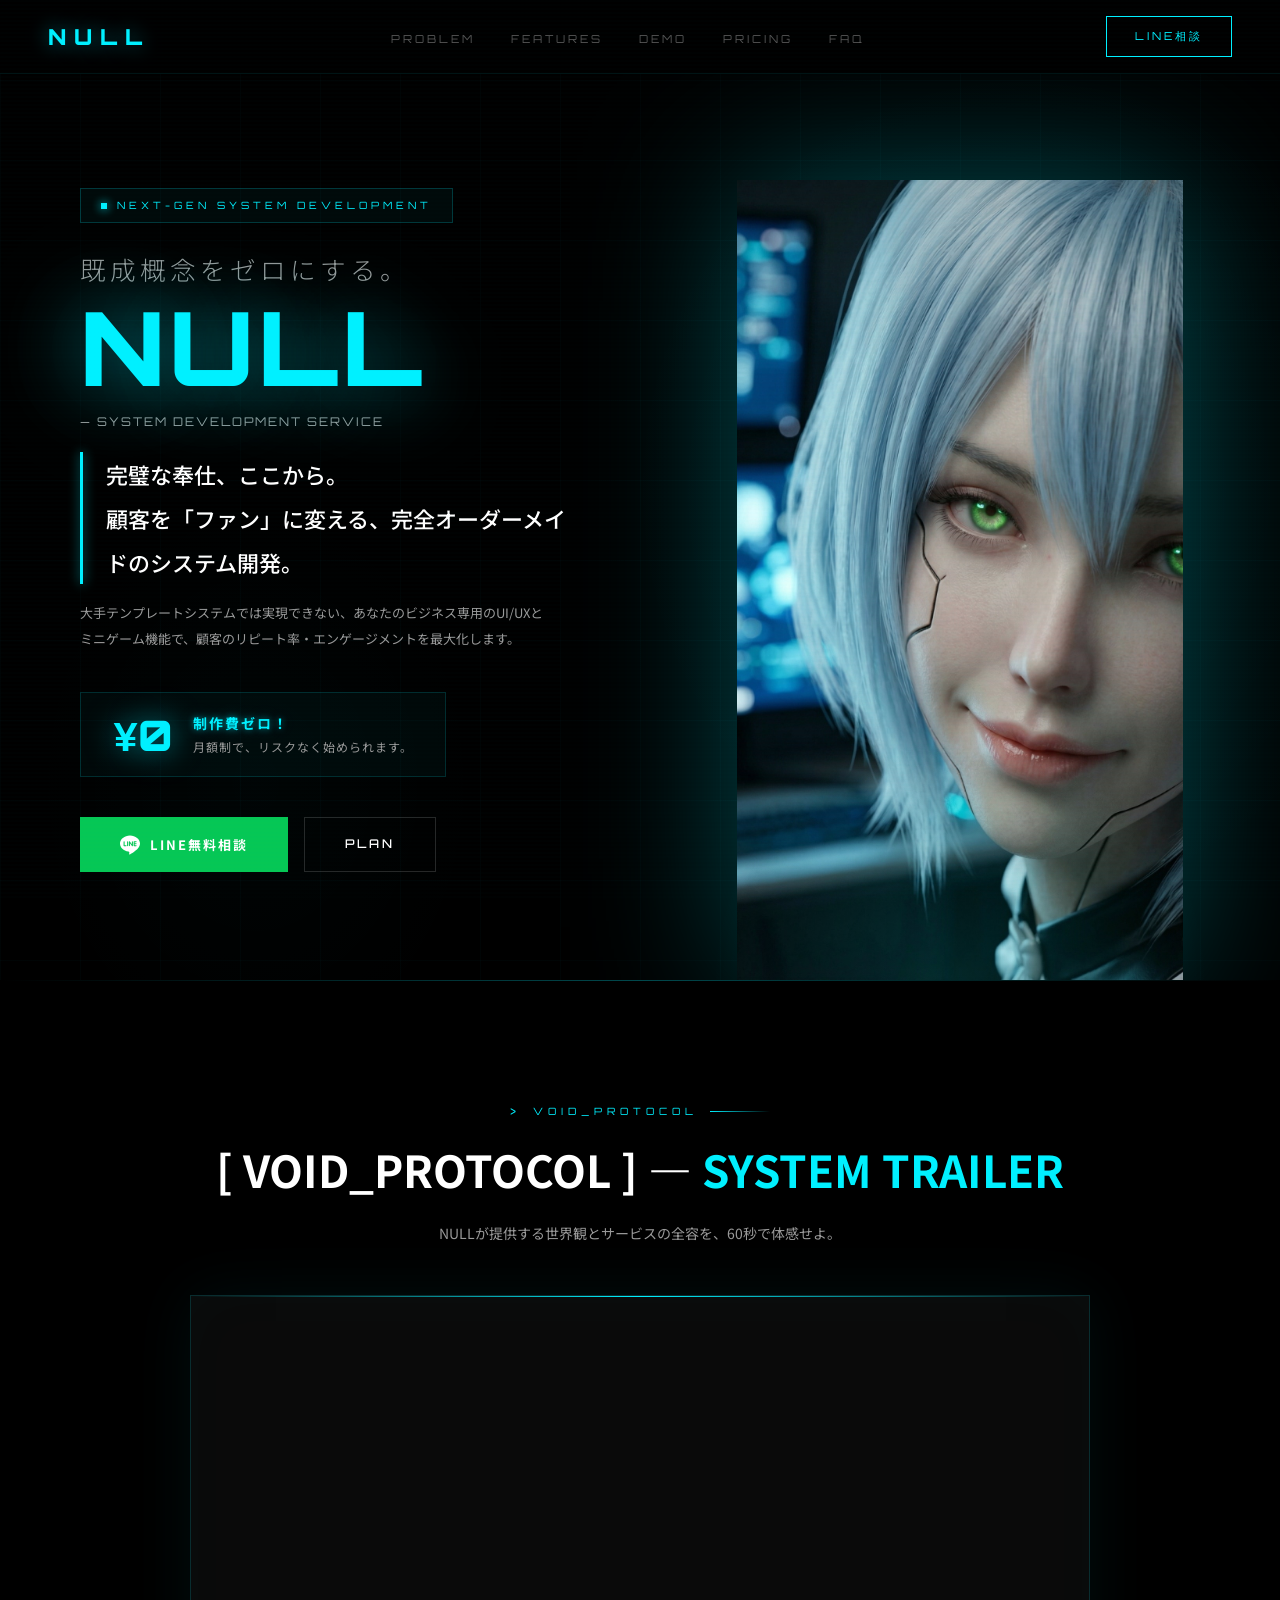
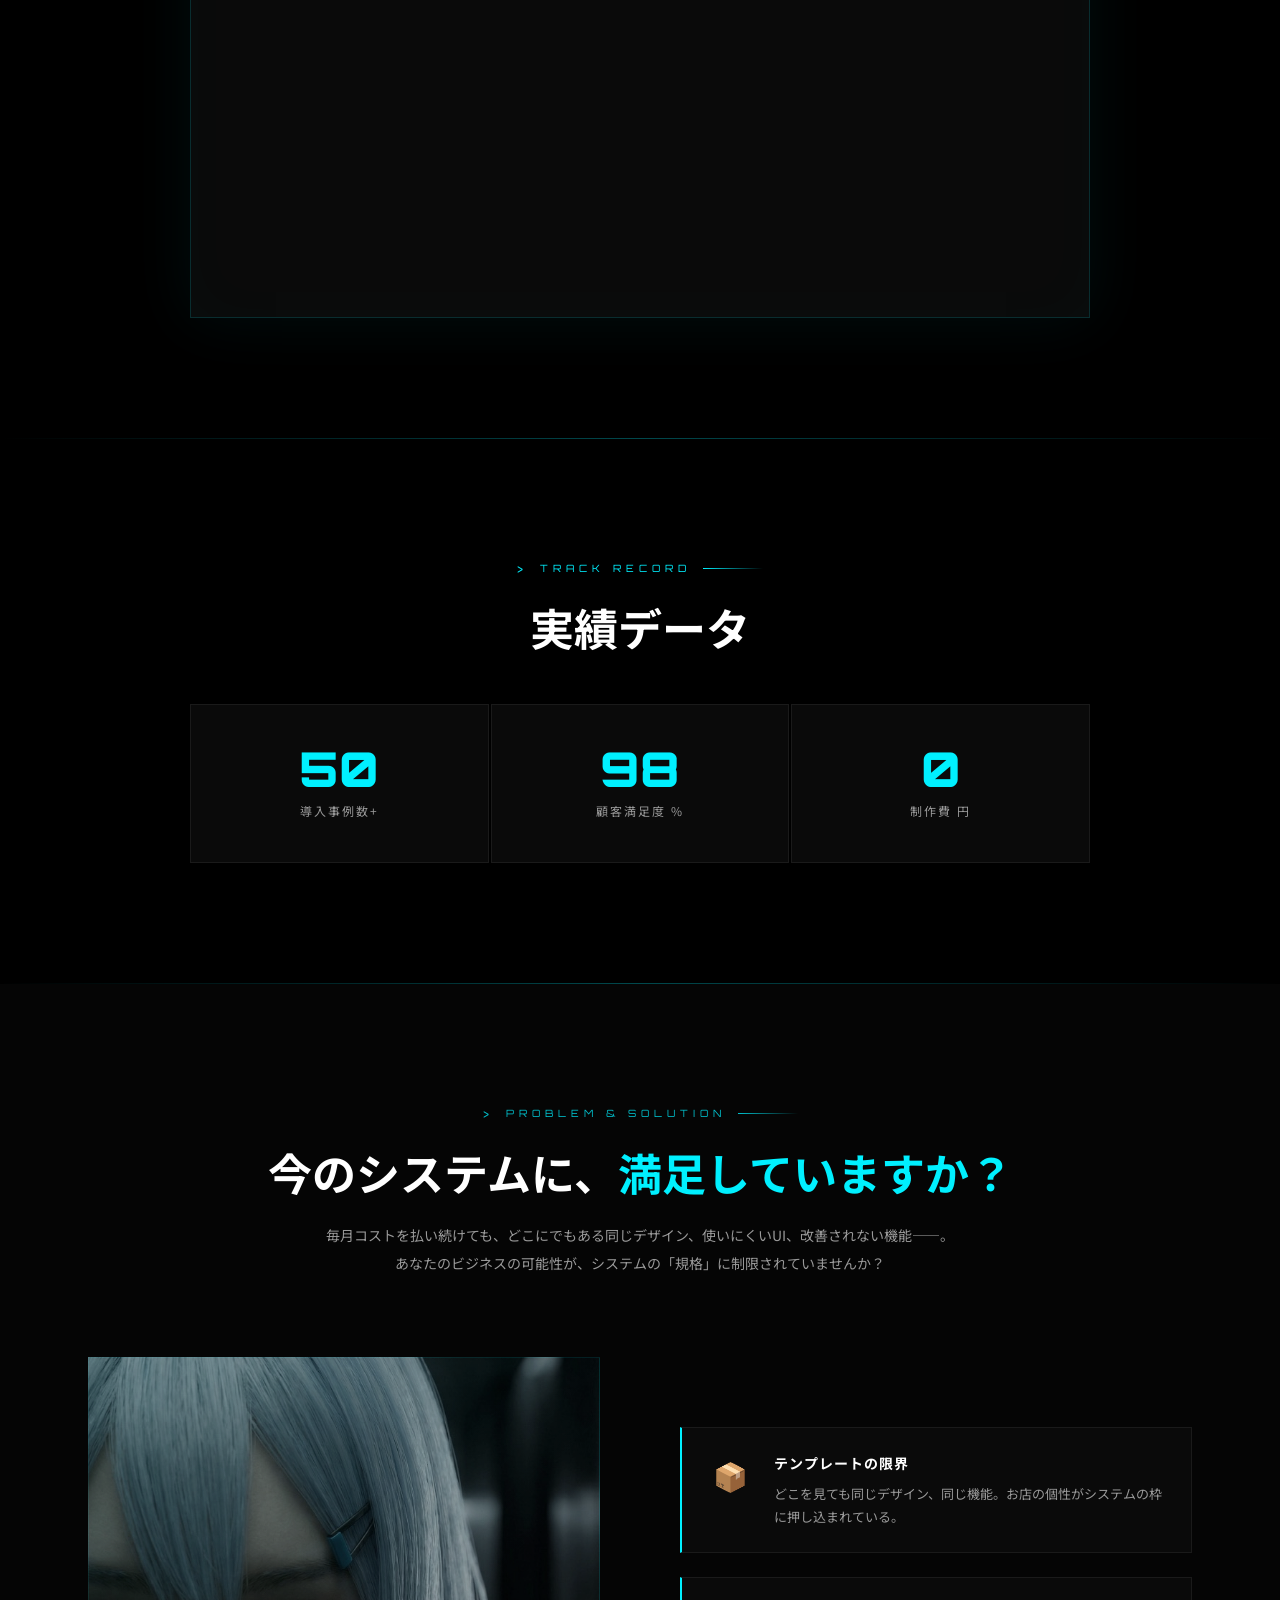
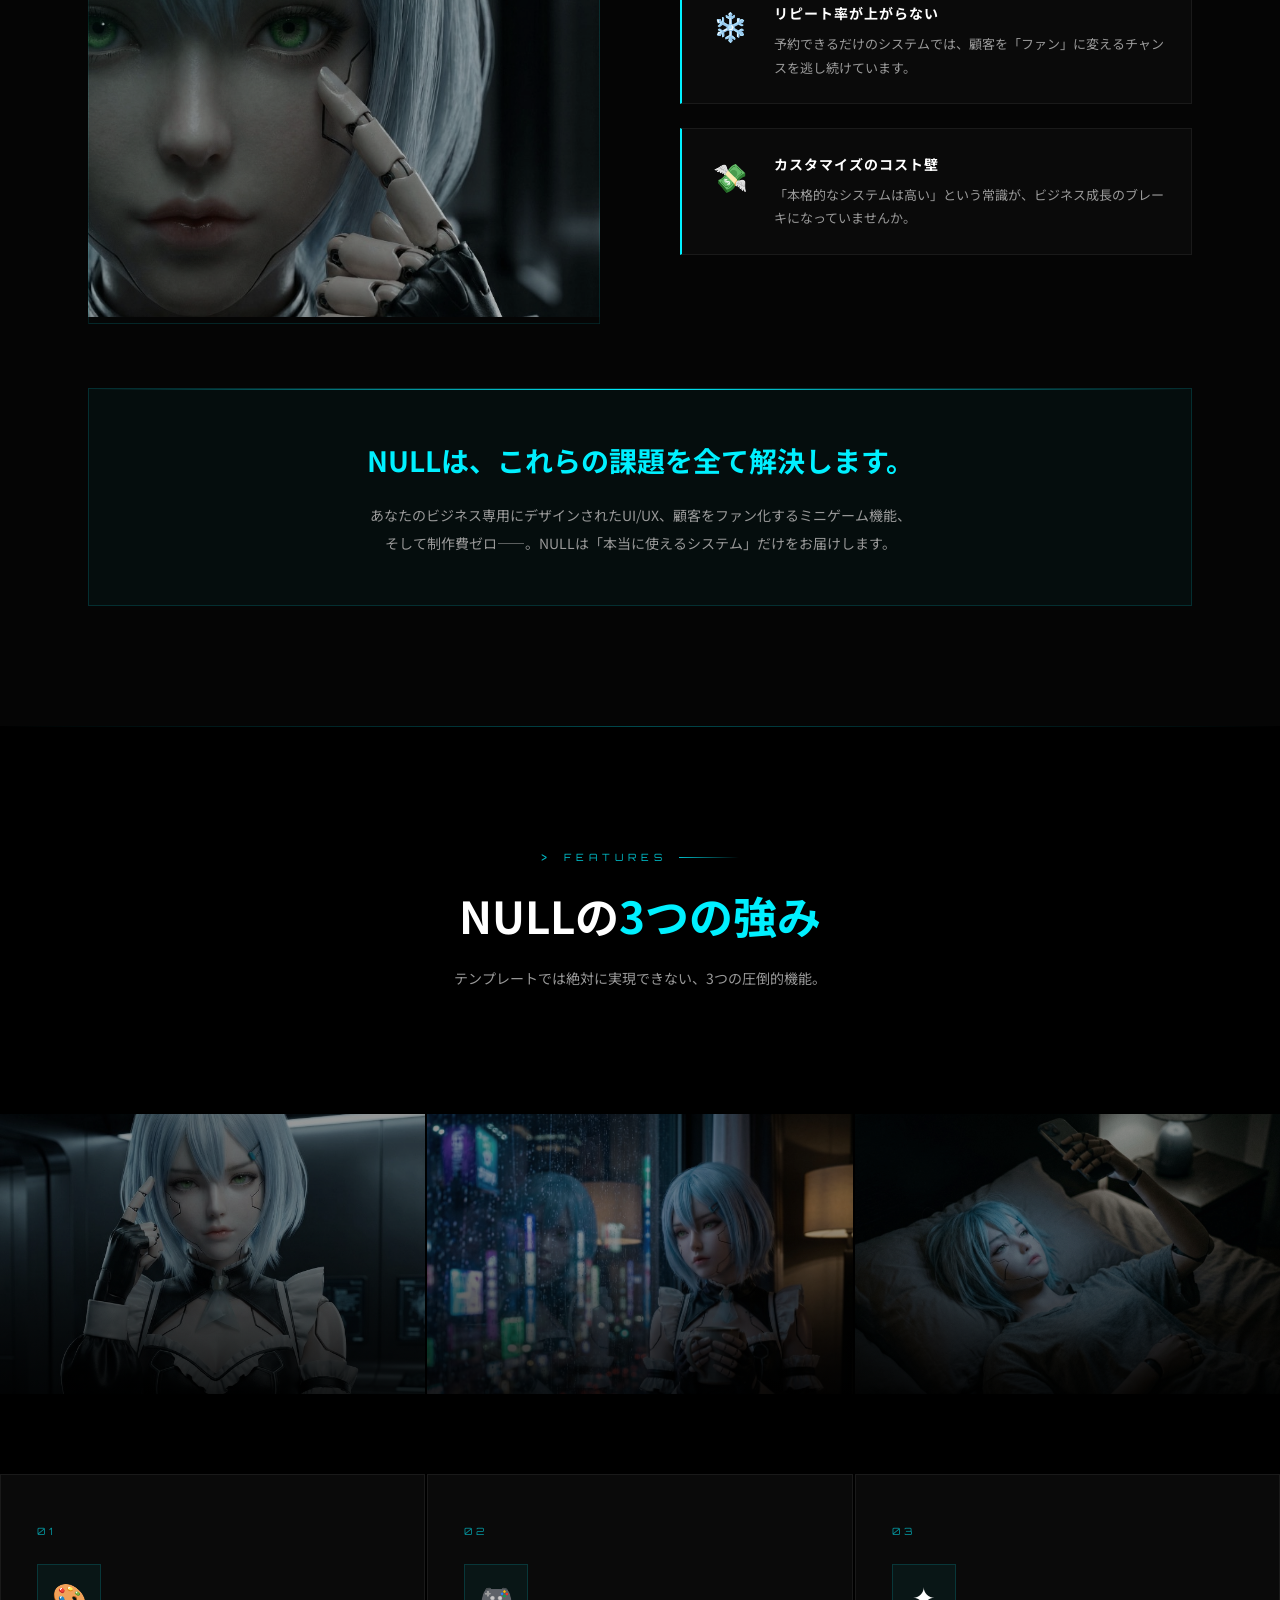
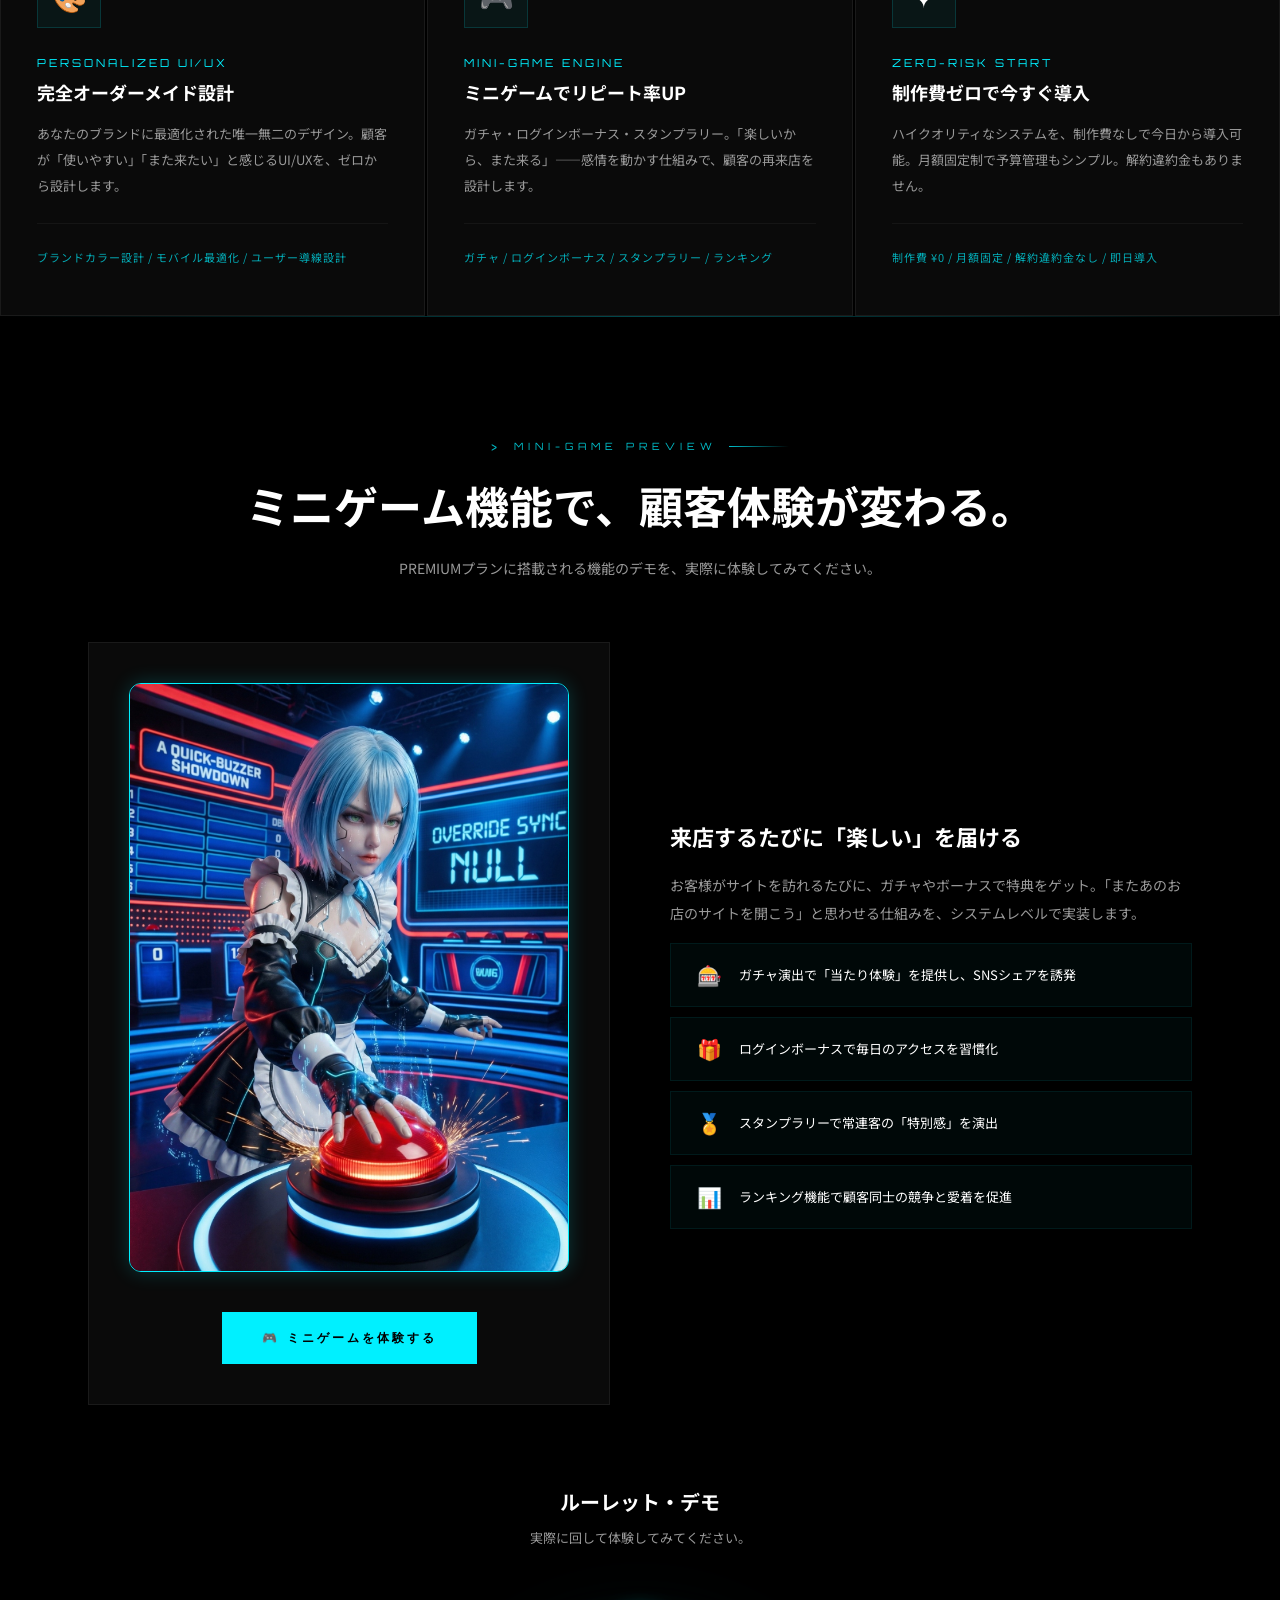
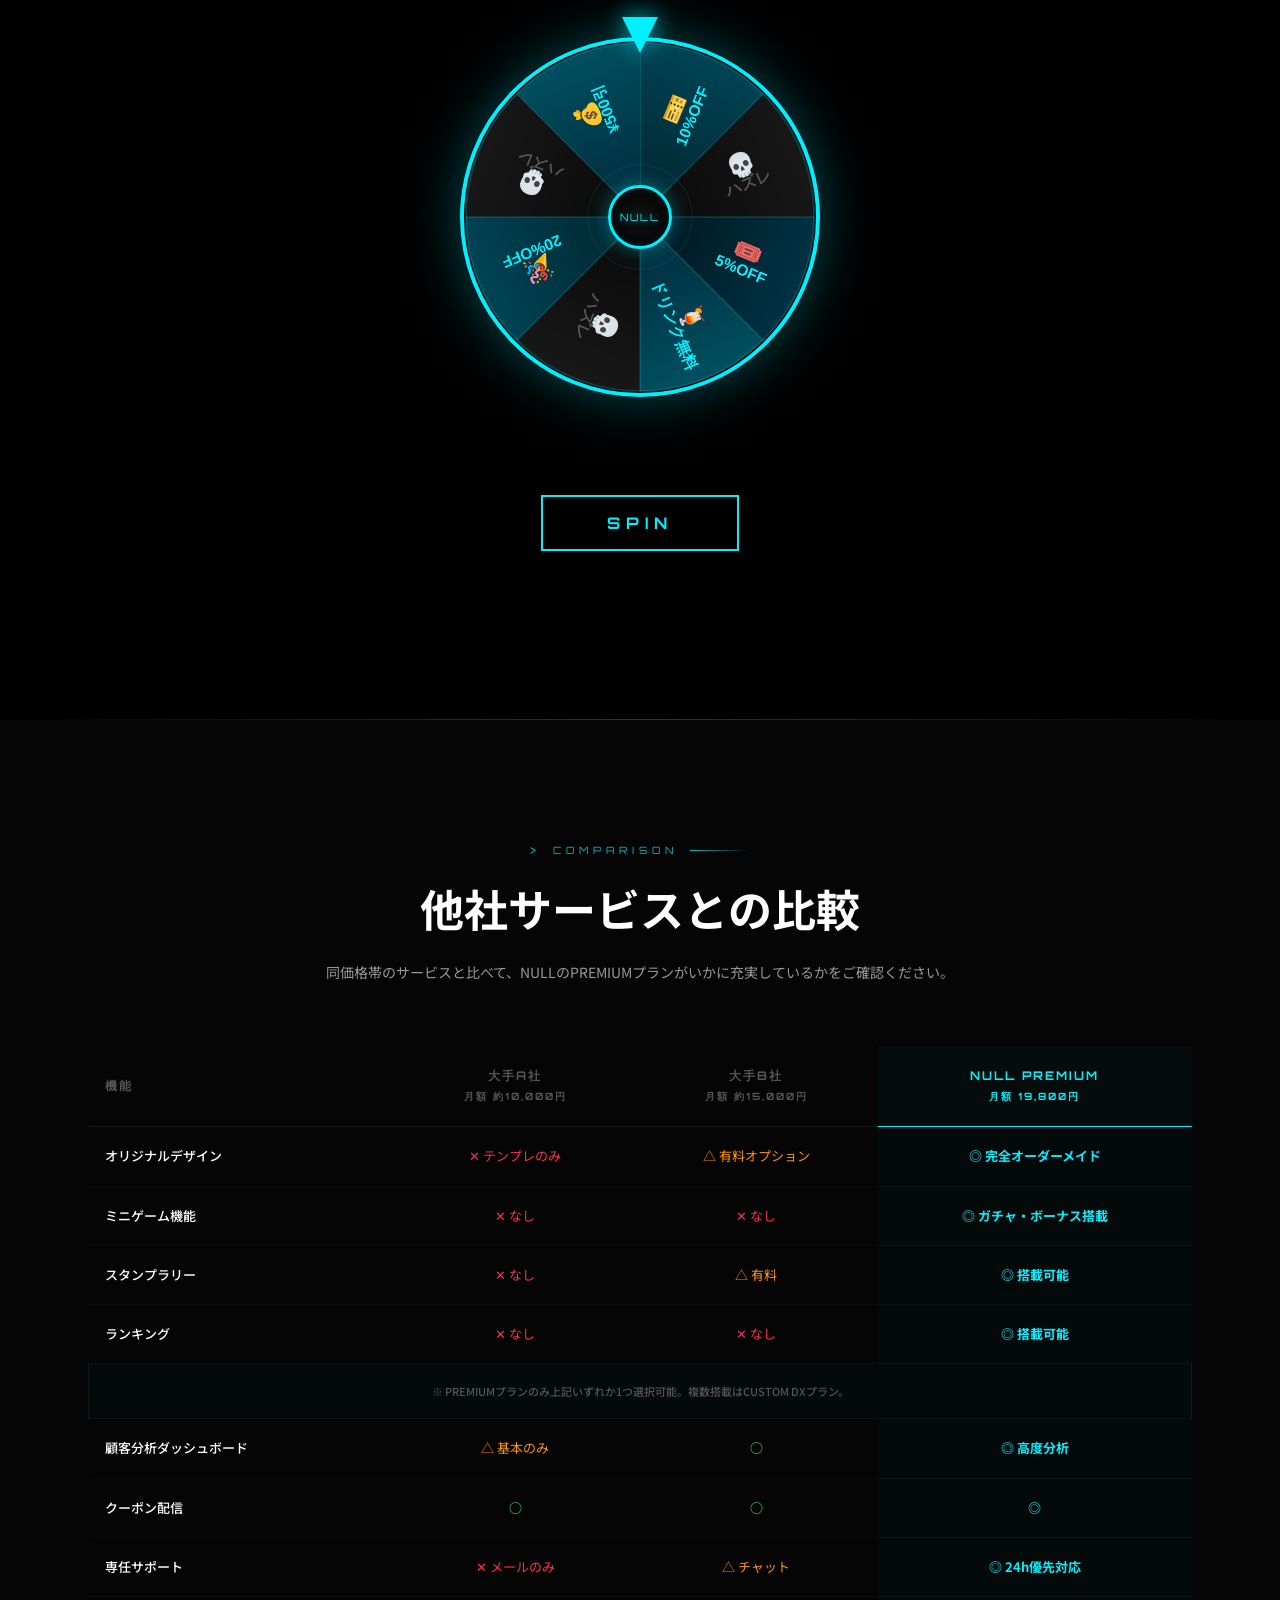
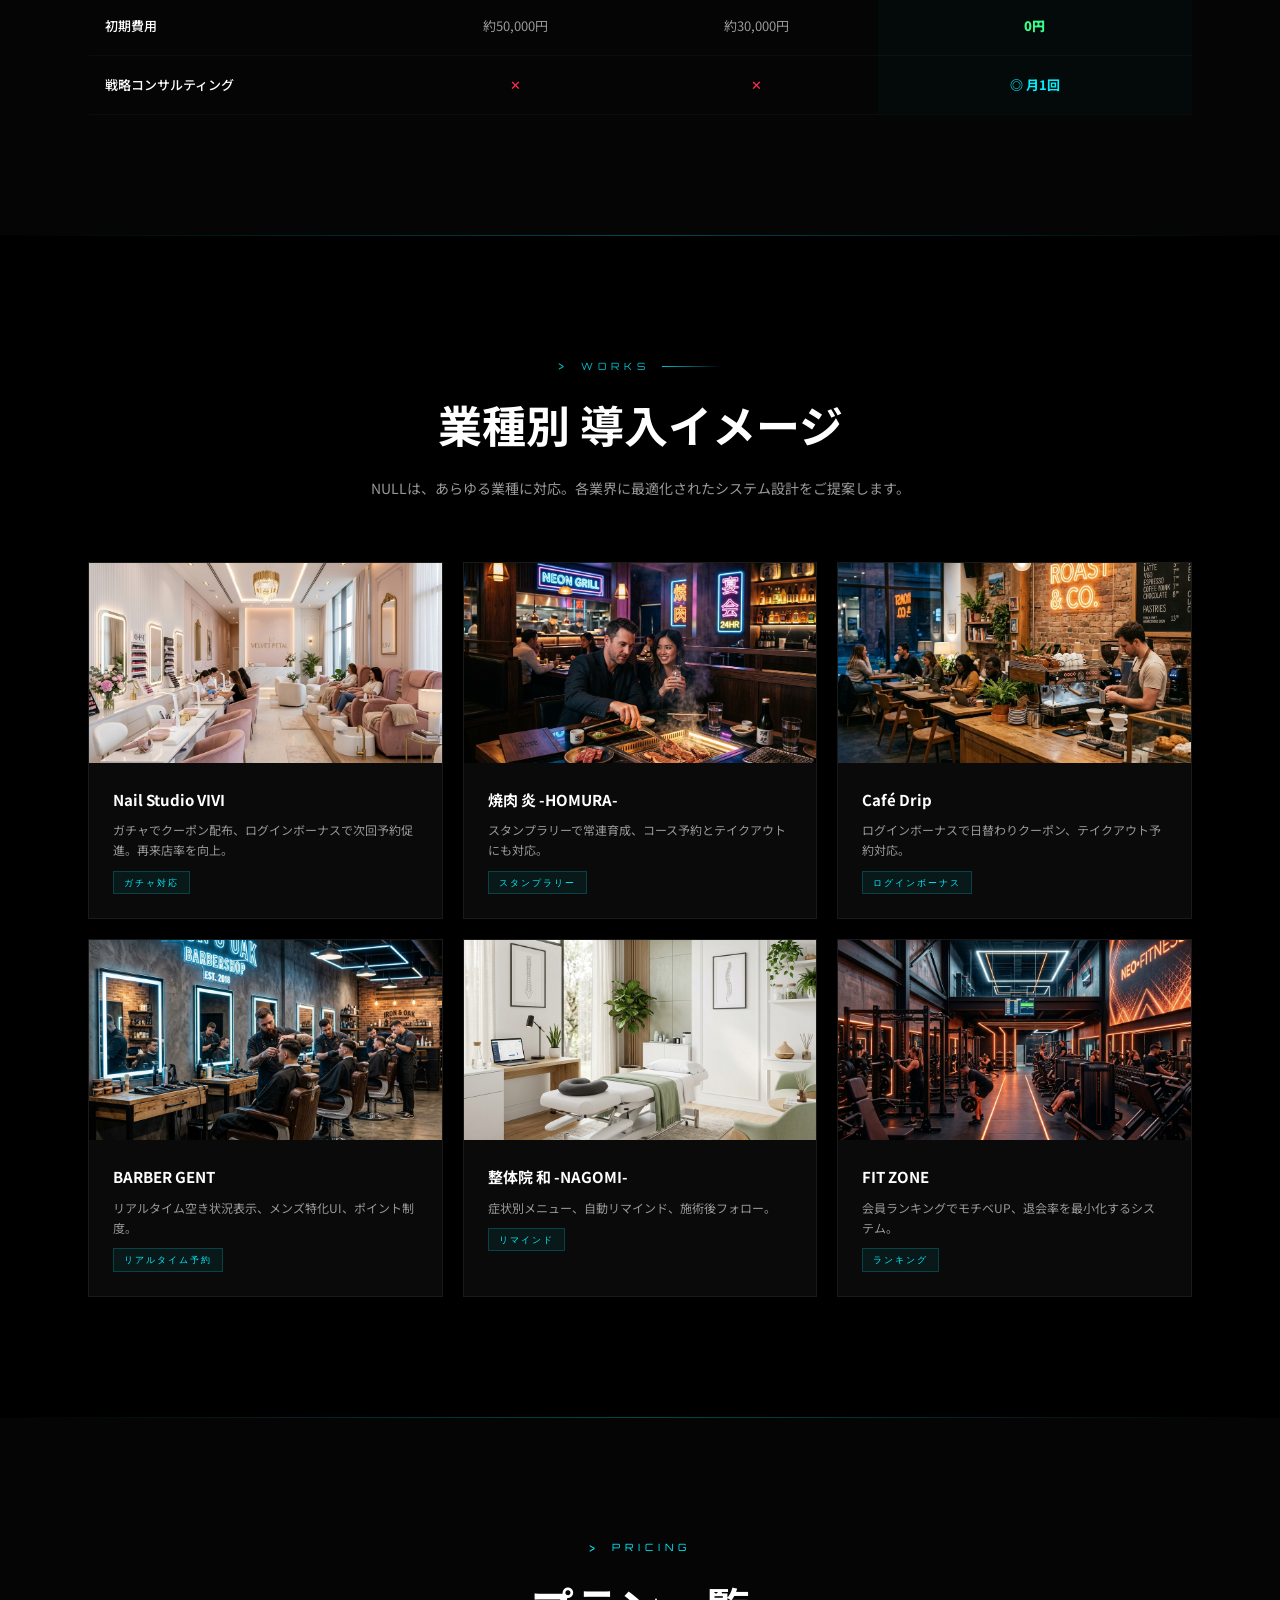
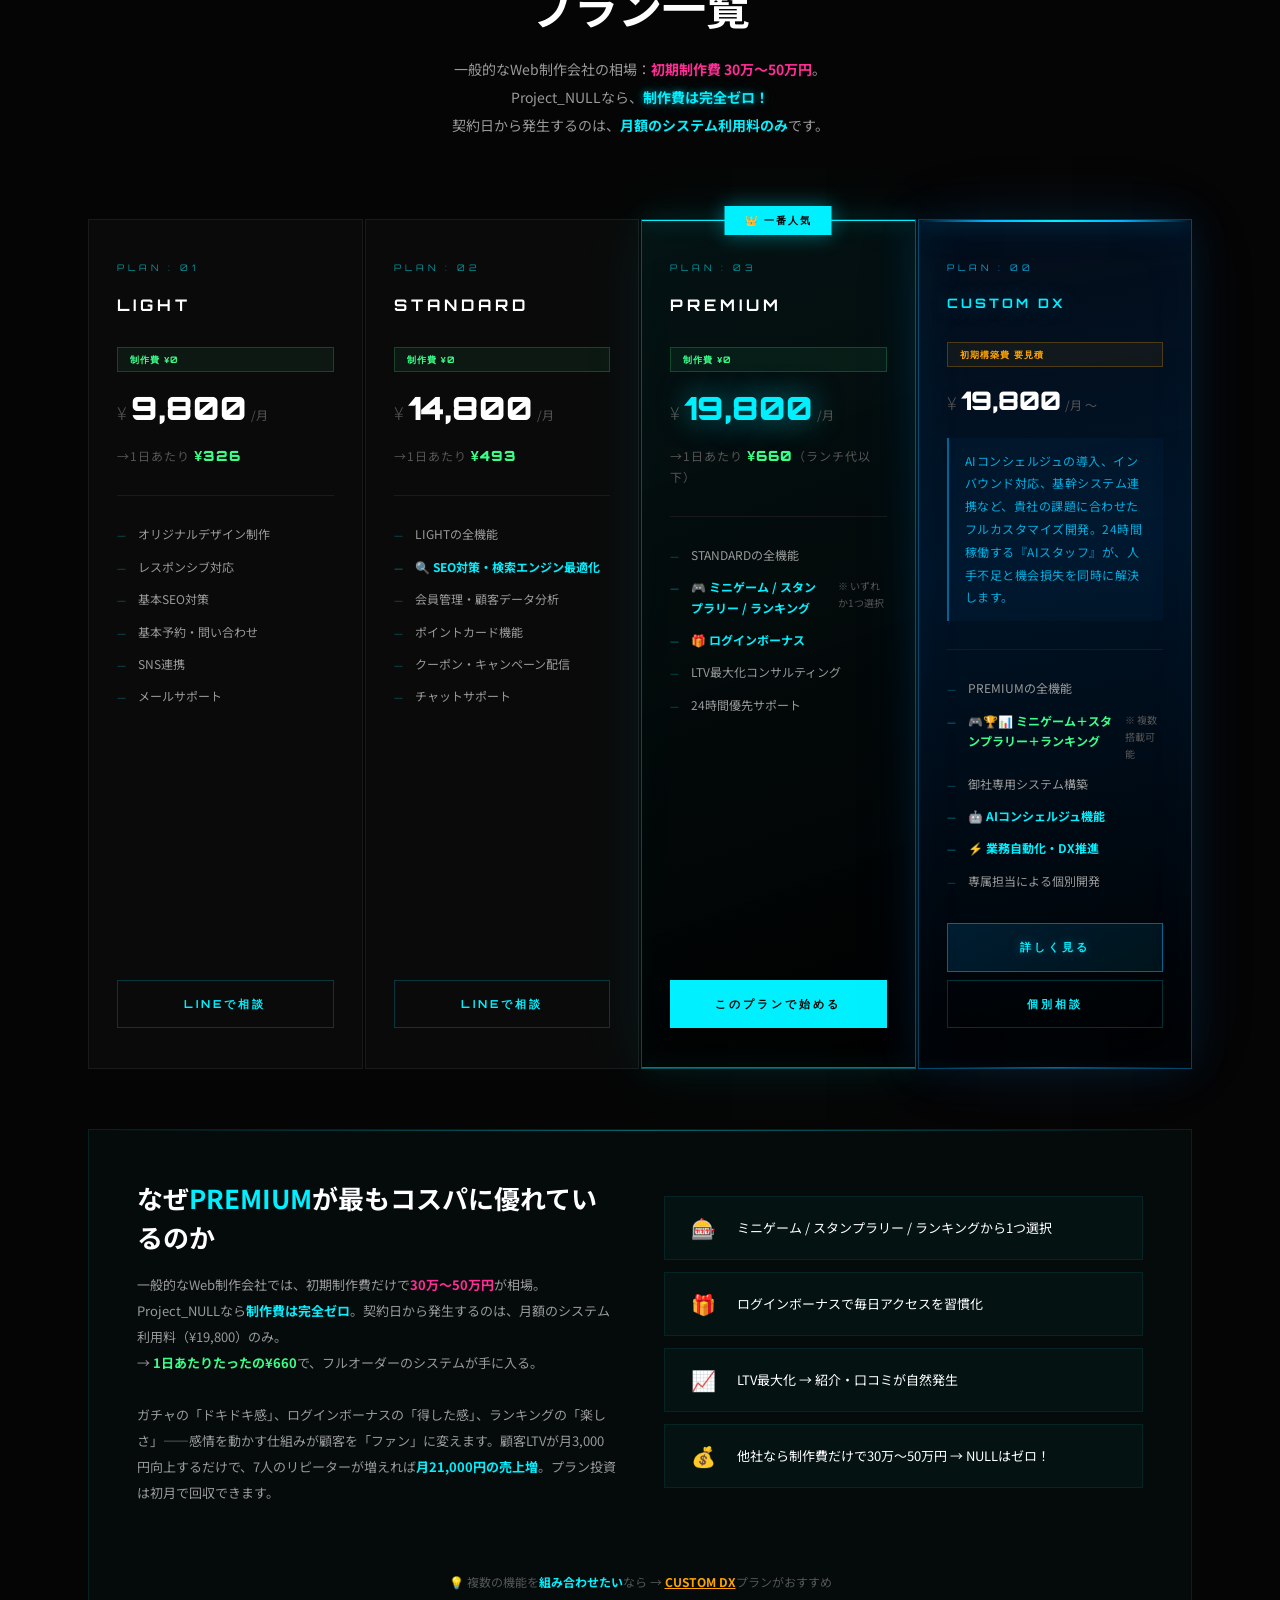
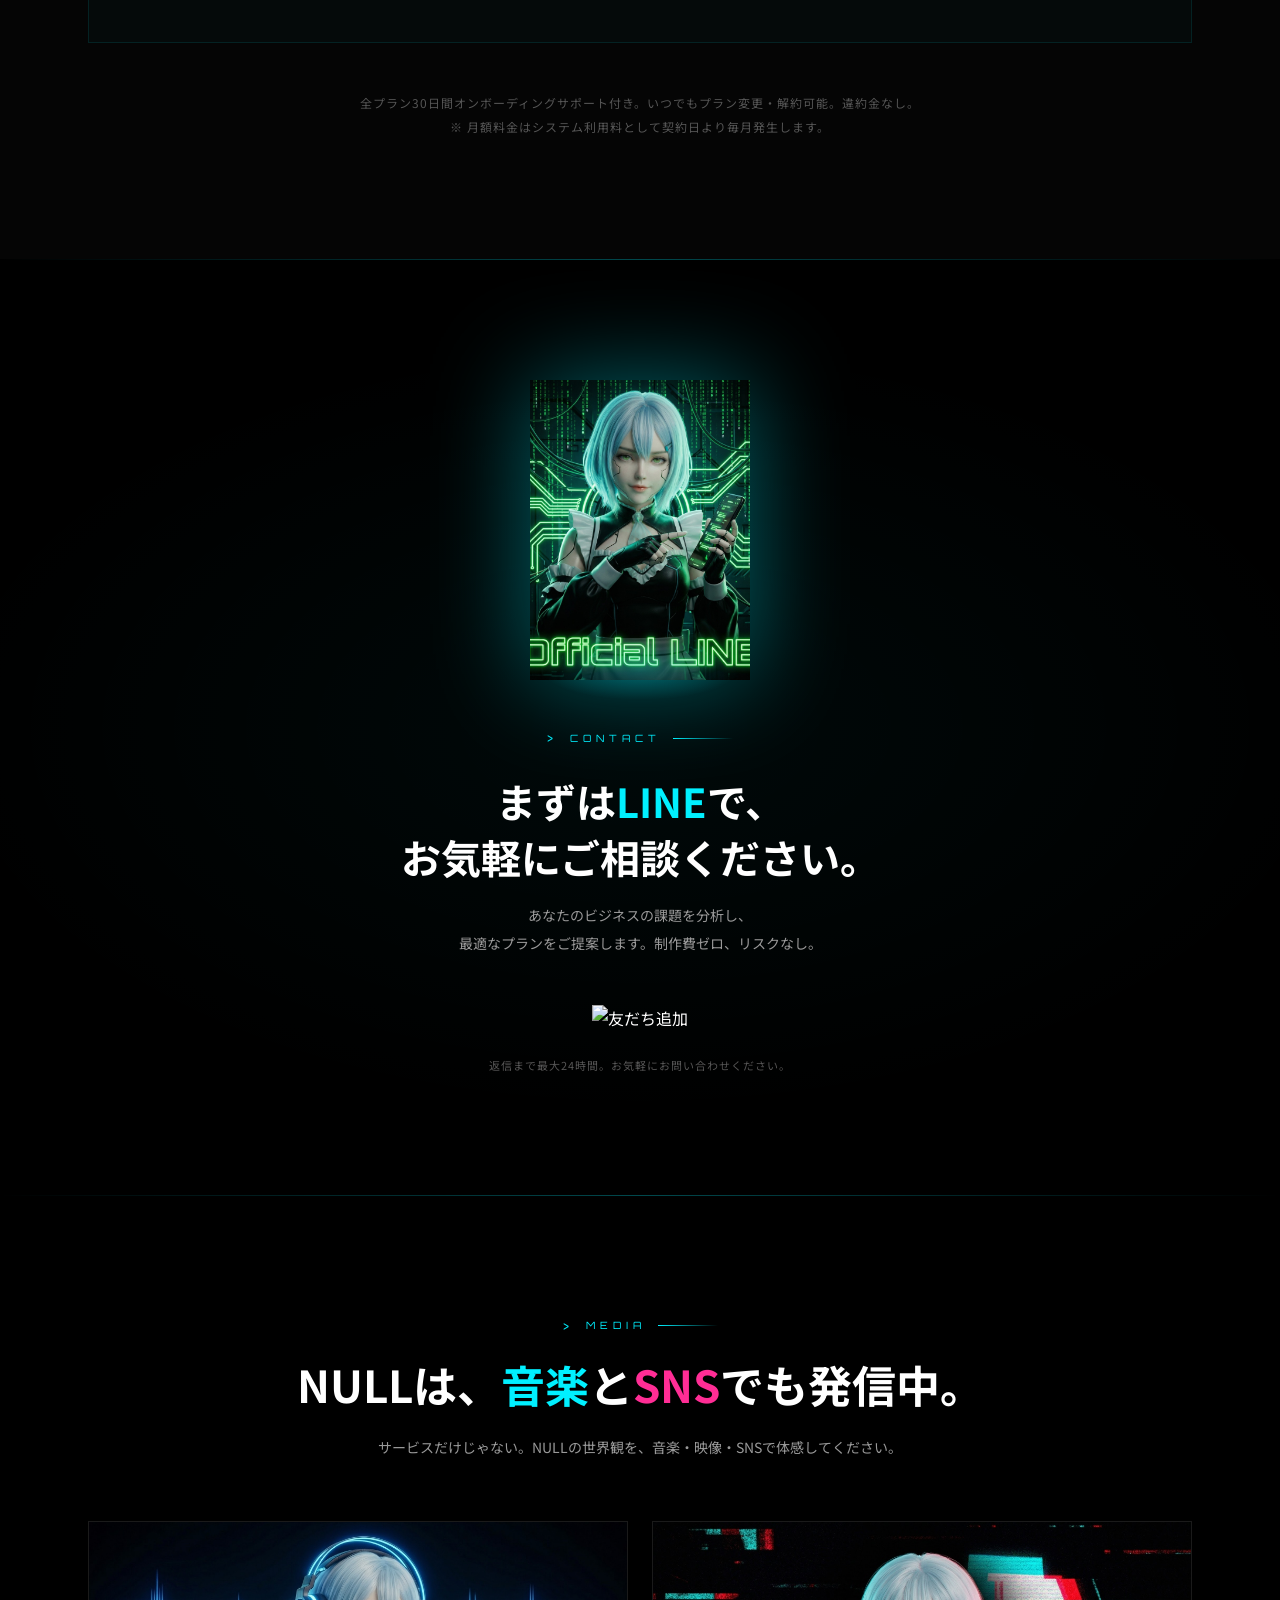
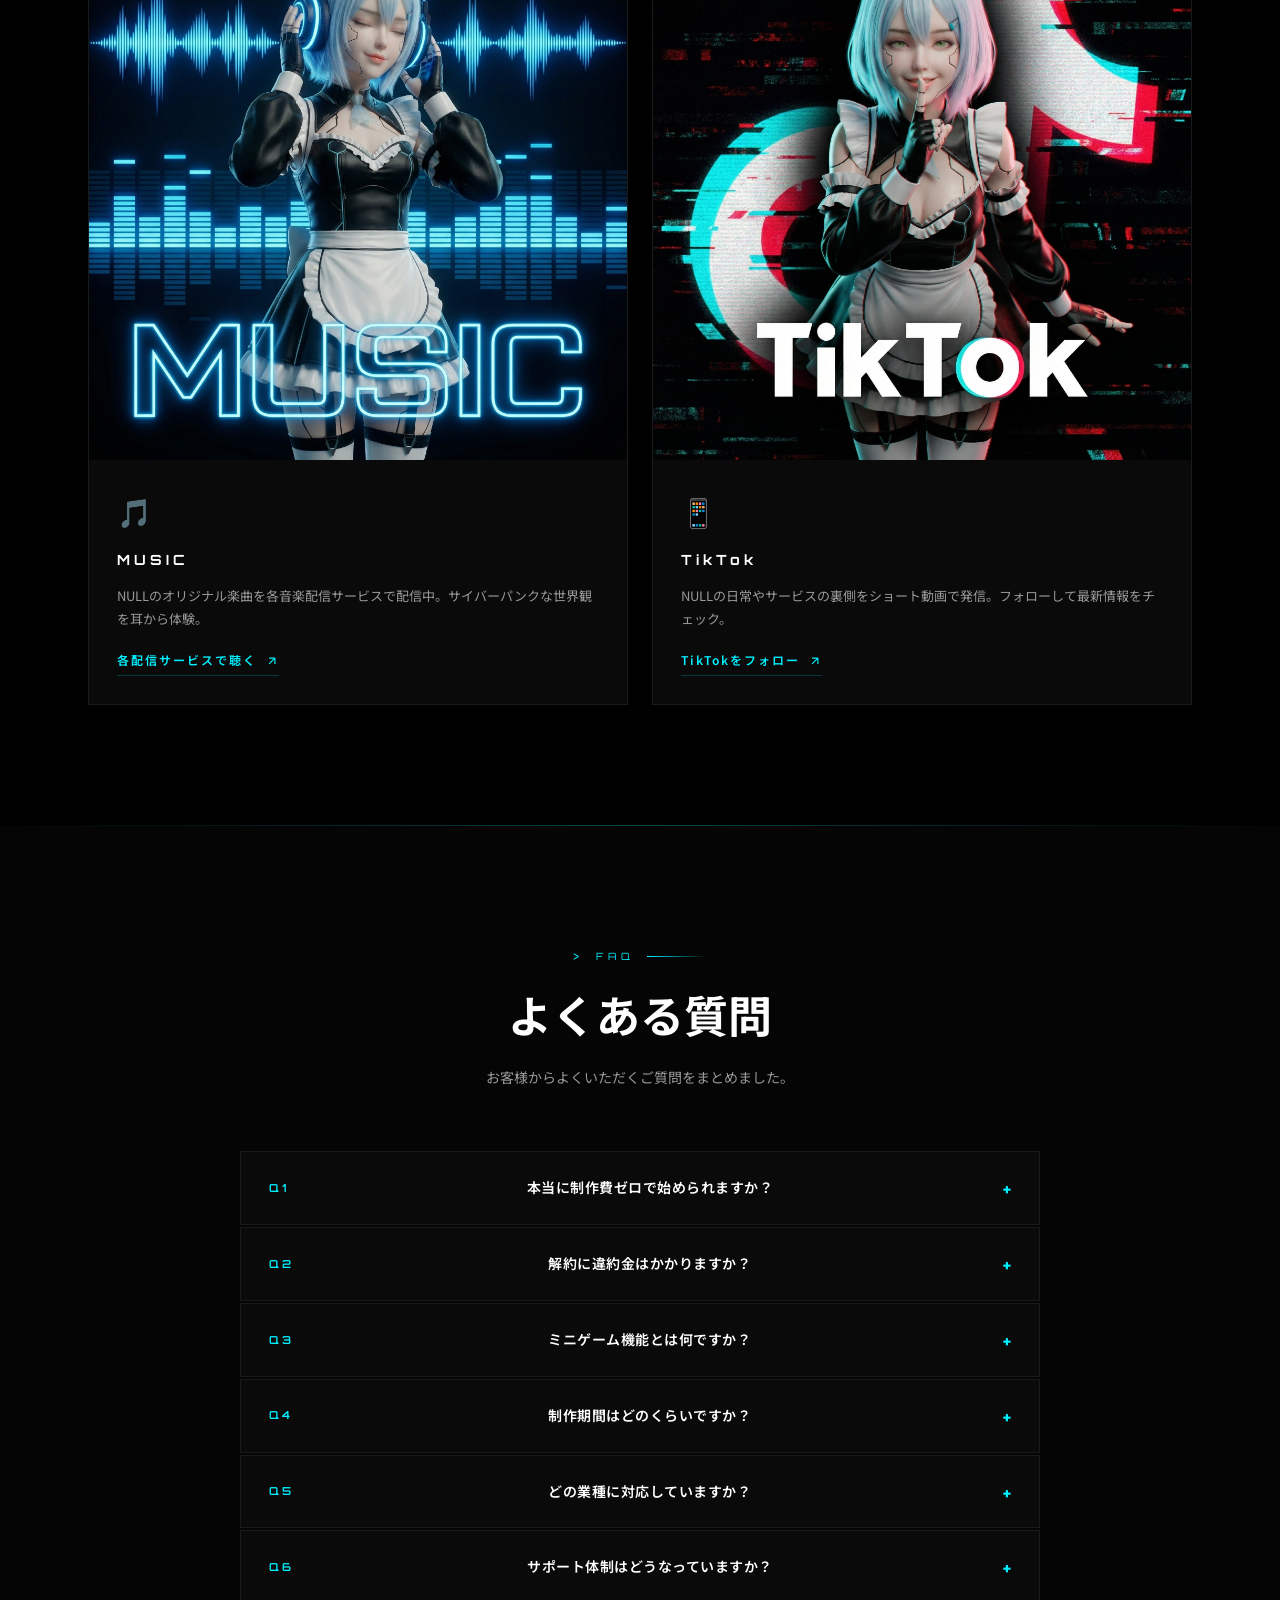
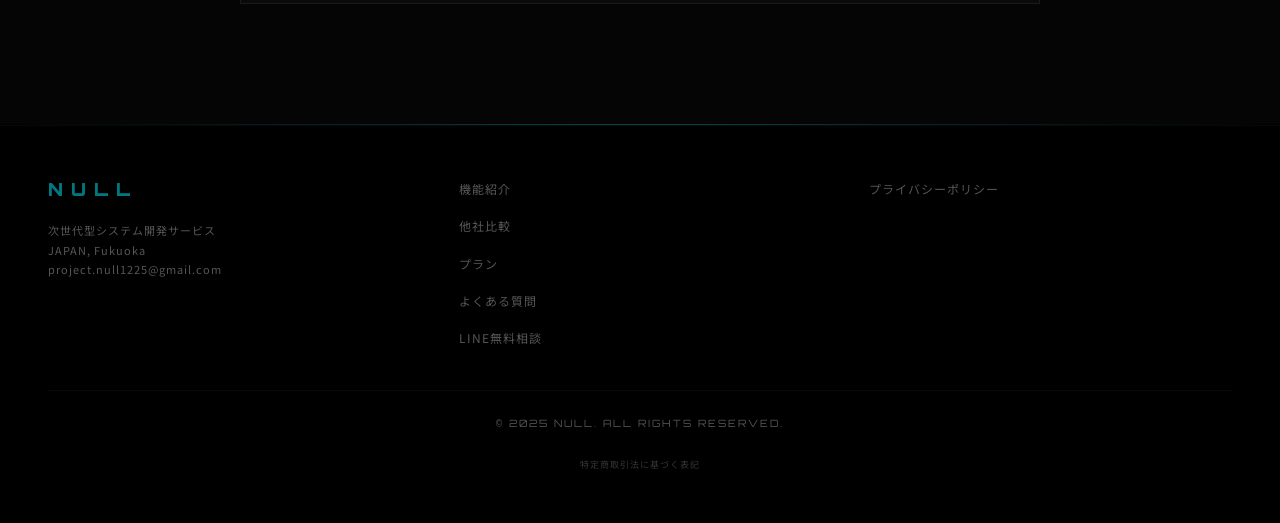
==== commit 19e0fe2b: "CUSTOM DX強化: AIコンシェルジュ訴求テキスト・リンク修正・ネオンブルー発光・モバイルテキスト中央揃え" ====
--- a/index.html
+++ b/index.html
@@ -2,7 +2,7 @@
 <html lang="ja">
 <head>
   <meta charset="UTF-8">
-  <meta name="viewport" content="width=device-width, initial-scale=1.0">
+  <meta name="viewport" content="width=device-width, initial-scale=1.0, maximum-scale=1.0, user-scalable=no, viewport-fit=cover">
   <title>NULL（ヌル） | 次世代システム開発サービス | 制作費ゼロ</title>
   <meta name="description" content="NULLは、お客様のビジネスに最適化されたシステムを制作費0円で提供する次世代型開発サービスです。パーソナライズUI/UX、ミニゲーム機能でリピート率を最大化。">
   <meta name="keywords" content="システム開発,ホームページ制作,初期費用0円,ミニゲーム,ガチャ,リピート率,福岡,NULL">
@@ -15,7 +15,7 @@
   <link rel="preconnect" href="https://fonts.googleapis.com">
   <link rel="preconnect" href="https://fonts.gstatic.com" crossorigin>
   <link href="https://fonts.googleapis.com/css2?family=Noto+Sans+JP:wght@300;400;500;700;900&family=Orbitron:wght@400;700;900&family=Inter:wght@300;400;600;700&display=swap" rel="stylesheet">
-  <link rel="stylesheet" href="style.css">
+  <link rel="stylesheet" href="style.css?ver=202604140924">
 </head>
 <body>
 
@@ -425,22 +425,24 @@
         </ul>
         <a href="https://lin.ee/udlaPc4" class="pricing-cta">このプランで始める</a>
       </div>
-      <!-- CUSTOM DX -->
-      <div class="pricing-card fade-up stagger-4">
+      <!-- CUSTOM DX — AI ENHANCED -->
+      <div class="pricing-card ai-glow fade-up stagger-4">
         <div class="pricing-plan-id">PLAN : 00</div>
         <div class="pricing-plan-name" style="font-size:13px;letter-spacing:3px">CUSTOM DX</div>
         <div class="pricing-price-init" style="background:rgba(255,165,0,0.06);border-color:rgba(255,165,0,0.25);color:orange">初期構築費 要見積</div>
         <div class="pricing-price"><span class="price-currency">¥</span><span class="price-value" style="font-size:clamp(22px,2vw,30px)">19,800</span><span class="price-unit">/月 〜</span></div>
+        <p class="ai-glow-desc">AIコンシェルジュの導入、インバウンド対応、基幹システム連携など、貴社の課題に合わせたフルカスタマイズ開発。24時間稼働する『AIスタッフ』が、人手不足と機会損失を同時に解決します。</p>
         <div class="pricing-divider"></div>
         <ul class="pricing-features">
           <li>PREMIUMの全機能</li>
           <li style="color:var(--neon-green);font-weight:700">🎮🏆📊 ミニゲーム＋スタンプラリー＋ランキング<br><small style="font-weight:400;color:var(--text-muted)">※ 複数搭載可能</small></li>
           <li>御社専用システム構築</li>
-          <li>AIコンシェルジュ機能</li>
-          <li>業務自動化・DX推進</li>
+          <li style="color:var(--neon-blue);font-weight:700">🤖 AIコンシェルジュ機能</li>
+          <li style="color:var(--neon-blue);font-weight:700">⚡ 業務自動化・DX推進</li>
           <li>専属担当による個別開発</li>
         </ul>
-        <a href="https://lin.ee/udlaPc4" class="pricing-cta">個別相談</a>
+        <a href="https://project-null.online/null-concierge/" target="_blank" rel="noopener noreferrer" class="pricing-cta ai-cta">詳しく見る</a>
+        <a href="https://lin.ee/udlaPc4" class="pricing-cta" style="margin-top:8px">個別相談</a>
       </div>
     </div>
 
--- a/style.css
+++ b/style.css
@@ -30,6 +30,7 @@
   align-items: center;
   justify-content: center;
   animation: overlayFadeOut 0.5s ease 2.6s forwards;
+  overflow: hidden;
 }
 #opening-overlay .boot-scanline {
   position: absolute;
@@ -139,7 +140,7 @@
   pointer-events: none;
 }
 
-section, footer, nav {
+section, footer {
   position: relative;
   z-index: 2;
 }
@@ -211,13 +212,18 @@
 }
 
 * { margin: 0; padding: 0; box-sizing: border-box; }
-html { scroll-behavior: smooth; }
+html {
+  scroll-behavior: smooth;
+  overflow-x: hidden;
+  width: 100%;
+}
 
 body {
   background: var(--dark-bg);
   color: var(--text-primary);
   font-family: 'Noto Sans JP', 'Inter', sans-serif;
   overflow-x: hidden;
+  width: 100%;
   line-height: 1.7;
 }
 
@@ -1341,6 +1347,120 @@
 }
 .pricing-card.featured .pricing-cta:hover {
   box-shadow: 0 0 40px rgba(0, 240, 255, 0.4);
+}
+
+/* ============================================================
+   CUSTOM DX — AI GLOW ENHANCEMENT
+   ============================================================ */
+.pricing-card.ai-glow {
+  background: linear-gradient(170deg, rgba(0, 100, 255, 0.08) 0%, rgba(0, 20, 40, 0.95) 40%, rgba(0, 0, 0, 0.98) 100%);
+  border: 1px solid rgba(0, 180, 255, 0.35);
+  box-shadow:
+    0 0 40px rgba(0, 160, 255, 0.12),
+    0 0 80px rgba(0, 120, 255, 0.06),
+    inset 0 0 60px rgba(0, 160, 255, 0.04);
+  position: relative;
+  overflow: hidden;
+  animation: aiCardPulse 4s ease-in-out infinite;
+}
+.pricing-card.ai-glow:hover {
+  border-color: rgba(0, 200, 255, 0.6);
+  box-shadow:
+    0 0 60px rgba(0, 180, 255, 0.25),
+    0 0 120px rgba(0, 120, 255, 0.1),
+    inset 0 0 80px rgba(0, 180, 255, 0.06);
+  transform: translateY(-8px);
+}
+
+/* Top neon glow line */
+.pricing-card.ai-glow::before {
+  content: '';
+  position: absolute;
+  top: 0; left: 0; right: 0;
+  height: 2px;
+  background: linear-gradient(90deg, transparent, #00b4ff, var(--neon-blue), #00b4ff, transparent);
+  box-shadow: 0 0 20px rgba(0, 180, 255, 0.8), 0 0 40px rgba(0, 180, 255, 0.4);
+  animation: aiLineGlow 3s ease-in-out infinite;
+}
+
+/* Bottom neon glow line */
+.pricing-card.ai-glow::after {
+  content: '';
+  position: absolute;
+  bottom: 0; left: 0; right: 0;
+  height: 1px;
+  background: linear-gradient(90deg, transparent, rgba(0, 180, 255, 0.6), transparent);
+  box-shadow: 0 0 12px rgba(0, 180, 255, 0.4);
+}
+
+/* AI Scanline effect */
+@keyframes aiScanline {
+  0%   { top: -10%; opacity: 0; }
+  10%  { opacity: 0.6; }
+  90%  { opacity: 0.6; }
+  100% { top: 110%; opacity: 0; }
+}
+@keyframes aiCardPulse {
+  0%, 100% {
+    box-shadow: 0 0 40px rgba(0, 160, 255, 0.12), 0 0 80px rgba(0, 120, 255, 0.06), inset 0 0 60px rgba(0, 160, 255, 0.04);
+  }
+  50% {
+    box-shadow: 0 0 50px rgba(0, 180, 255, 0.18), 0 0 100px rgba(0, 140, 255, 0.08), inset 0 0 70px rgba(0, 180, 255, 0.06);
+  }
+}
+@keyframes aiLineGlow {
+  0%, 100% { opacity: 0.7; }
+  50% { opacity: 1; }
+}
+
+/* AI description text */
+.ai-glow-desc {
+  font-size: 12px;
+  color: rgba(0, 200, 255, 0.85);
+  line-height: 1.9;
+  margin-top: 12px;
+  padding: 12px 16px;
+  background: rgba(0, 160, 255, 0.04);
+  border-left: 2px solid rgba(0, 180, 255, 0.5);
+  letter-spacing: 0.5px;
+}
+
+/* AI CTA button — special style */
+.pricing-cta.ai-cta {
+  background: linear-gradient(135deg, rgba(0, 160, 255, 0.15), rgba(0, 200, 255, 0.08));
+  border: 1px solid rgba(0, 180, 255, 0.5);
+  color: var(--neon-blue);
+  text-shadow: 0 0 10px rgba(0, 200, 255, 0.4);
+  position: relative;
+  overflow: hidden;
+}
+.pricing-cta.ai-cta::before {
+  content: '';
+  position: absolute;
+  inset: 0;
+  background: linear-gradient(90deg, transparent, rgba(0, 200, 255, 0.12), transparent);
+  transform: translateX(-100%);
+  transition: transform 0.6s;
+}
+.pricing-cta.ai-cta:hover::before {
+  transform: translateX(100%);
+}
+.pricing-cta.ai-cta:hover {
+  background: var(--neon-blue);
+  color: #000;
+  text-shadow: none;
+  border-color: var(--neon-blue);
+  box-shadow: 0 0 30px rgba(0, 200, 255, 0.5), 0 0 60px rgba(0, 160, 255, 0.2);
+}
+
+/* Override plan name color for AI card */
+.pricing-card.ai-glow .pricing-plan-name {
+  color: var(--neon-blue);
+  text-shadow: 0 0 20px rgba(0, 200, 255, 0.4);
+}
+.pricing-card.ai-glow .pricing-plan-id {
+  opacity: 1;
+  color: rgba(0, 200, 255, 0.8);
 }
 
 .pricing-note {
@@ -1820,7 +1940,7 @@
    RESPONSIVE
    ============================================================ */
 @media (max-width: 1024px) {
-  #hero { grid-template-columns: 1fr; }
+  #hero { grid-template-columns: 1fr; min-height: auto; padding-top: 60px; }
   .hero-image-wrap {
     height: auto;
     padding: 0 0 40px;
@@ -1839,7 +1959,7 @@
     filter: drop-shadow(0 0 30px rgba(0, 240, 255, 0.2));
   }
   .hero-image-glow { display: none; }
-  .hero-content { padding: 120px 40px 40px; }
+  .hero-content { padding: 80px 28px 40px; }
   .features-grid, .features-images { grid-template-columns: 1fr; }
   .pricing-grid { grid-template-columns: repeat(2, 1fr); }
   .problem-grid, .premium-highlight, .demo-grid { grid-template-columns: 1fr; }
@@ -1852,17 +1972,146 @@
 }
 
 @media (max-width: 640px) {
-  .section-inner { padding: 80px 24px; }
+  .section-inner { padding: 60px 16px; }
   .pricing-grid, .features-images, .templates-grid { grid-template-columns: 1fr; }
   .cta-btns { flex-direction: column; align-items: center; }
   .compare-table { display: block; overflow-x: auto; }
   .roulette-wheel-wrap { width: 280px; height: 280px; }
   .roulette-wheel { width: 280px; height: 280px; }
   .roulette-btn { padding: 14px 40px; font-size: 14px; letter-spacing: 4px; }
-  .faq-question { padding: 20px 20px; font-size: 13px; }
-  .faq-answer { padding: 0 20px; }
-  .faq-item.active .faq-answer { padding: 0 20px 20px; }
   #opening-overlay .boot-logo { letter-spacing: 8px; }
   .stats-grid { grid-template-columns: 1fr; }
   .media-grid { grid-template-columns: 1fr; }
-}
+  .hero-content { padding: 72px 20px 32px; }
+  .hero-badge { font-size: 9px; letter-spacing: 2px; padding: 6px 14px; }
+  .hero-title { font-size: clamp(36px, 10vw, 48px); }
+  .hero-sub { font-size: 11px; }
+  .hero-catchcopy { font-size: 14px; }
+  .hero-desc { font-size: 12px; }
+  .hero-zero-badge { flex-direction: column; text-align: center; gap: 8px; padding: 16px; }
+  .hero-zero-number { font-size: 36px; }
+  .hero-btns { flex-direction: column; gap: 12px; width: 100%; }
+  .hero-btns a { width: 100%; text-align: center; }
+  .section-title { font-size: clamp(20px, 5vw, 28px); }
+  .section-desc { font-size: 13px; }
+  .section-label { font-size: 9px; letter-spacing: 3px; }
+  nav { padding: 12px 16px; }
+  .nav-logo { font-size: 18px; letter-spacing: 5px; }
+  .nav-cta { padding: 8px 16px; font-size: 10px; letter-spacing: 2px; }
+
+  /* --- FAQ Mobile Optimization --- */
+  .faq-list { gap: 1px; }
+  .faq-question {
+    padding: 18px 16px;
+    font-size: 13px;
+    gap: 10px;
+    line-height: 1.6;
+  }
+  .faq-question .faq-q-label {
+    font-size: 10px;
+    width: 24px;
+    letter-spacing: 2px;
+  }
+  .faq-question .faq-toggle {
+    font-size: 16px;
+  }
+  .faq-answer {
+    padding: 0 16px;
+  }
+  .faq-item.active .faq-answer {
+    padding: 0 16px 18px;
+    max-height: 400px;
+  }
+  .faq-answer p {
+    font-size: 12.5px;
+    line-height: 1.9;
+    padding-left: 14px;
+  }
+
+  /* --- Pricing Mobile --- */
+  .pricing-card { padding: 28px 20px; }
+  .pricing-plan-name { font-size: 14px; }
+  .price-value { font-size: clamp(28px, 7vw, 36px); }
+  .pricing-features li { font-size: 12px; }
+  .premium-highlight { padding: 28px 20px; font-size: 13px; }
+  .premium-features-list li { font-size: 12px; }
+
+  /* --- Feature Cards Mobile --- */
+  .feature-card { padding: 28px 20px; }
+  .feature-title { font-size: 14px; }
+  .feature-text { font-size: 12.5px; }
+
+  /* --- CTA Mobile --- */
+  .cta-title { font-size: clamp(20px, 5vw, 26px); }
+  .cta-desc { font-size: 13px; }
+
+  /* --- Media Cards Mobile --- */
+  .media-card-body { padding: 20px; }
+  .media-card-body h3 { font-size: 13px; }
+  .media-card-body p { font-size: 12px; }
+
+  /* --- Footer Mobile --- */
+  footer { padding: 32px 16px; }
+  .footer-inner { gap: 28px; }
+
+  /* --- Neon line overflow fix --- */
+  .neon-line-h { overflow: hidden; }
+
+  /* --- Text alignment / balance fixes (mobile center) --- */
+  .premium-highlight {
+    text-align: center;
+  }
+  .premium-highlight h3,
+  .premium-highlight p {
+    text-align: center;
+  }
+  .premium-features-list li {
+    justify-content: center;
+    text-align: left;
+  }
+  .solution-banner h3,
+  .solution-banner p {
+    text-align: center;
+  }
+  .demo-info {
+    text-align: center;
+  }
+  .demo-info h3,
+  .demo-info p {
+    text-align: center;
+  }
+  .demo-features-list li {
+    text-align: left;
+  }
+  .pricing-card {
+    text-align: center;
+  }
+  .pricing-features li {
+    text-align: left;
+  }
+  .pricing-price {
+    justify-content: center;
+  }
+  .ai-glow-desc {
+    text-align: left;
+    font-size: 11.5px;
+  }
+  .media-card-body {
+    text-align: center;
+  }
+  .media-link {
+    align-self: center;
+  }
+  .hero-catchcopy {
+    text-align: left;
+  }
+  .problem-point {
+    text-align: left;
+  }
+  .footer-inner {
+    text-align: center;
+  }
+  .footer-links {
+    align-items: center;
+  }
+}
